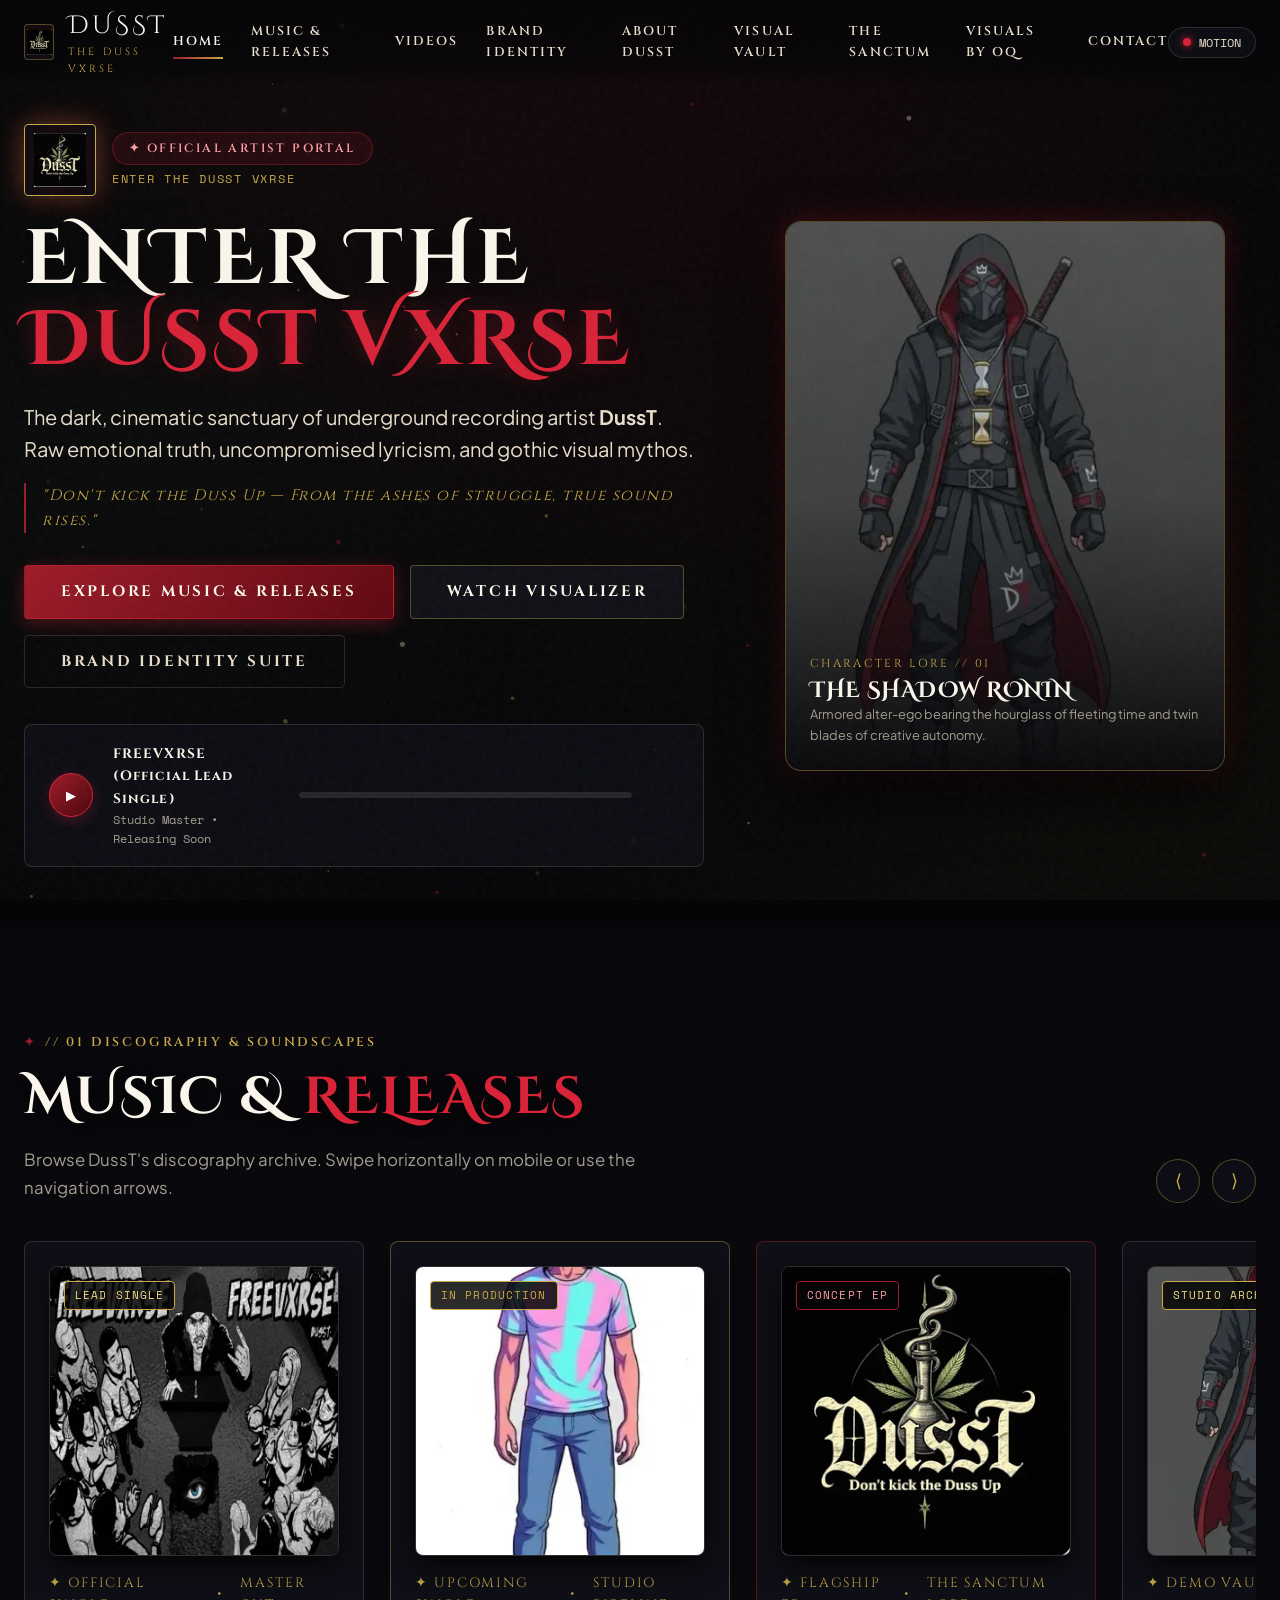
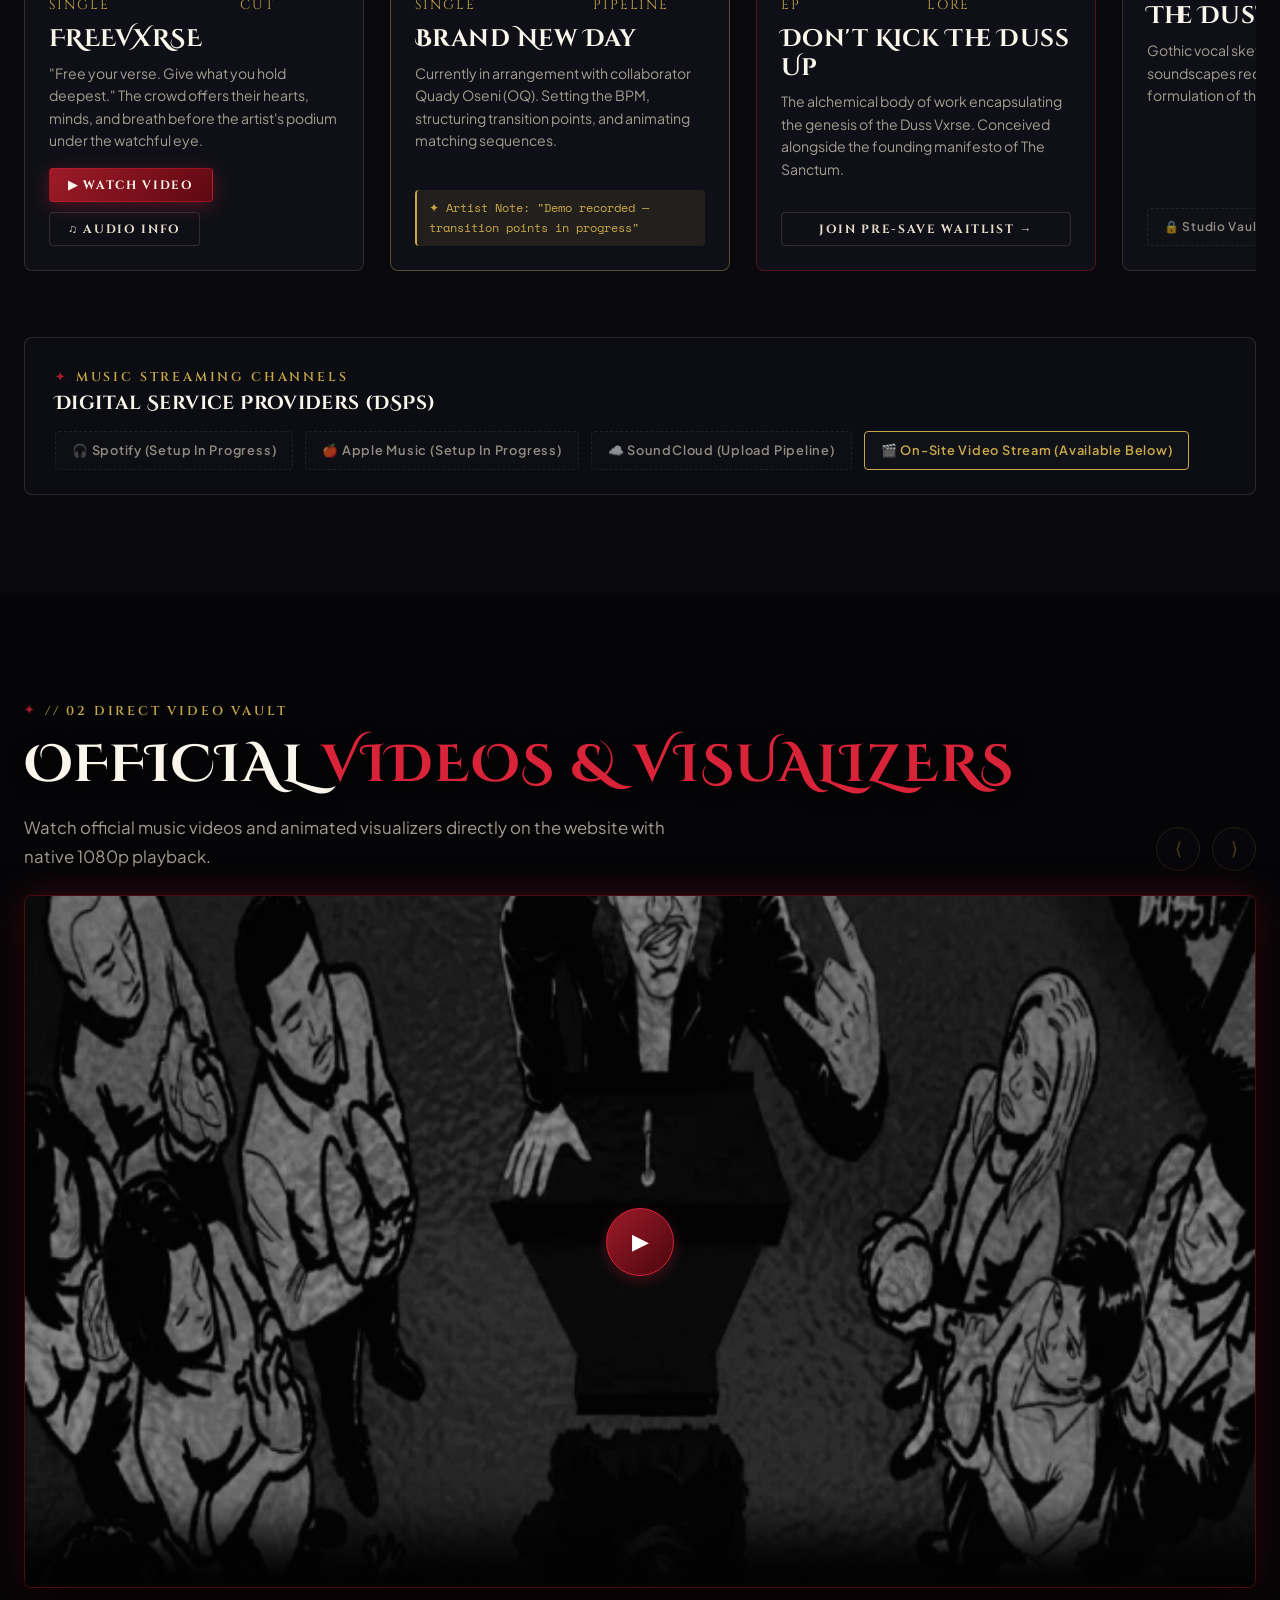
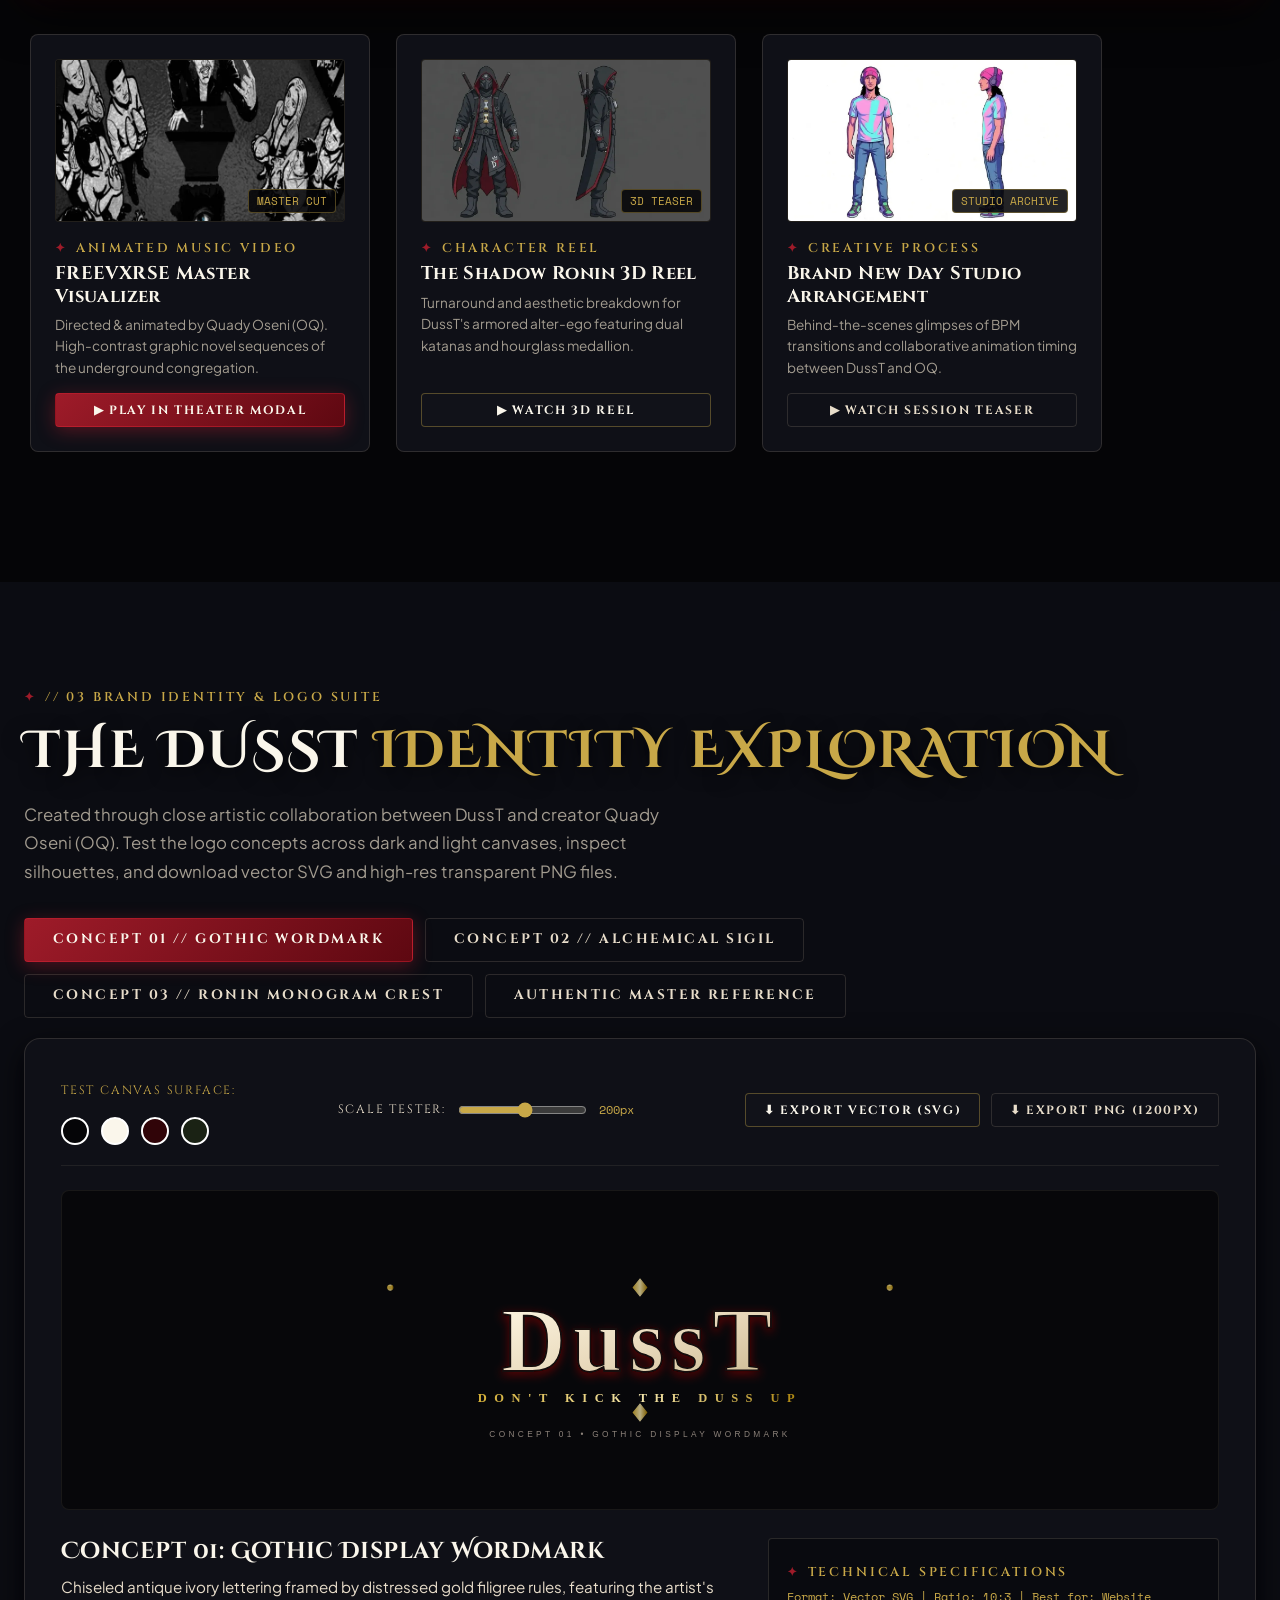
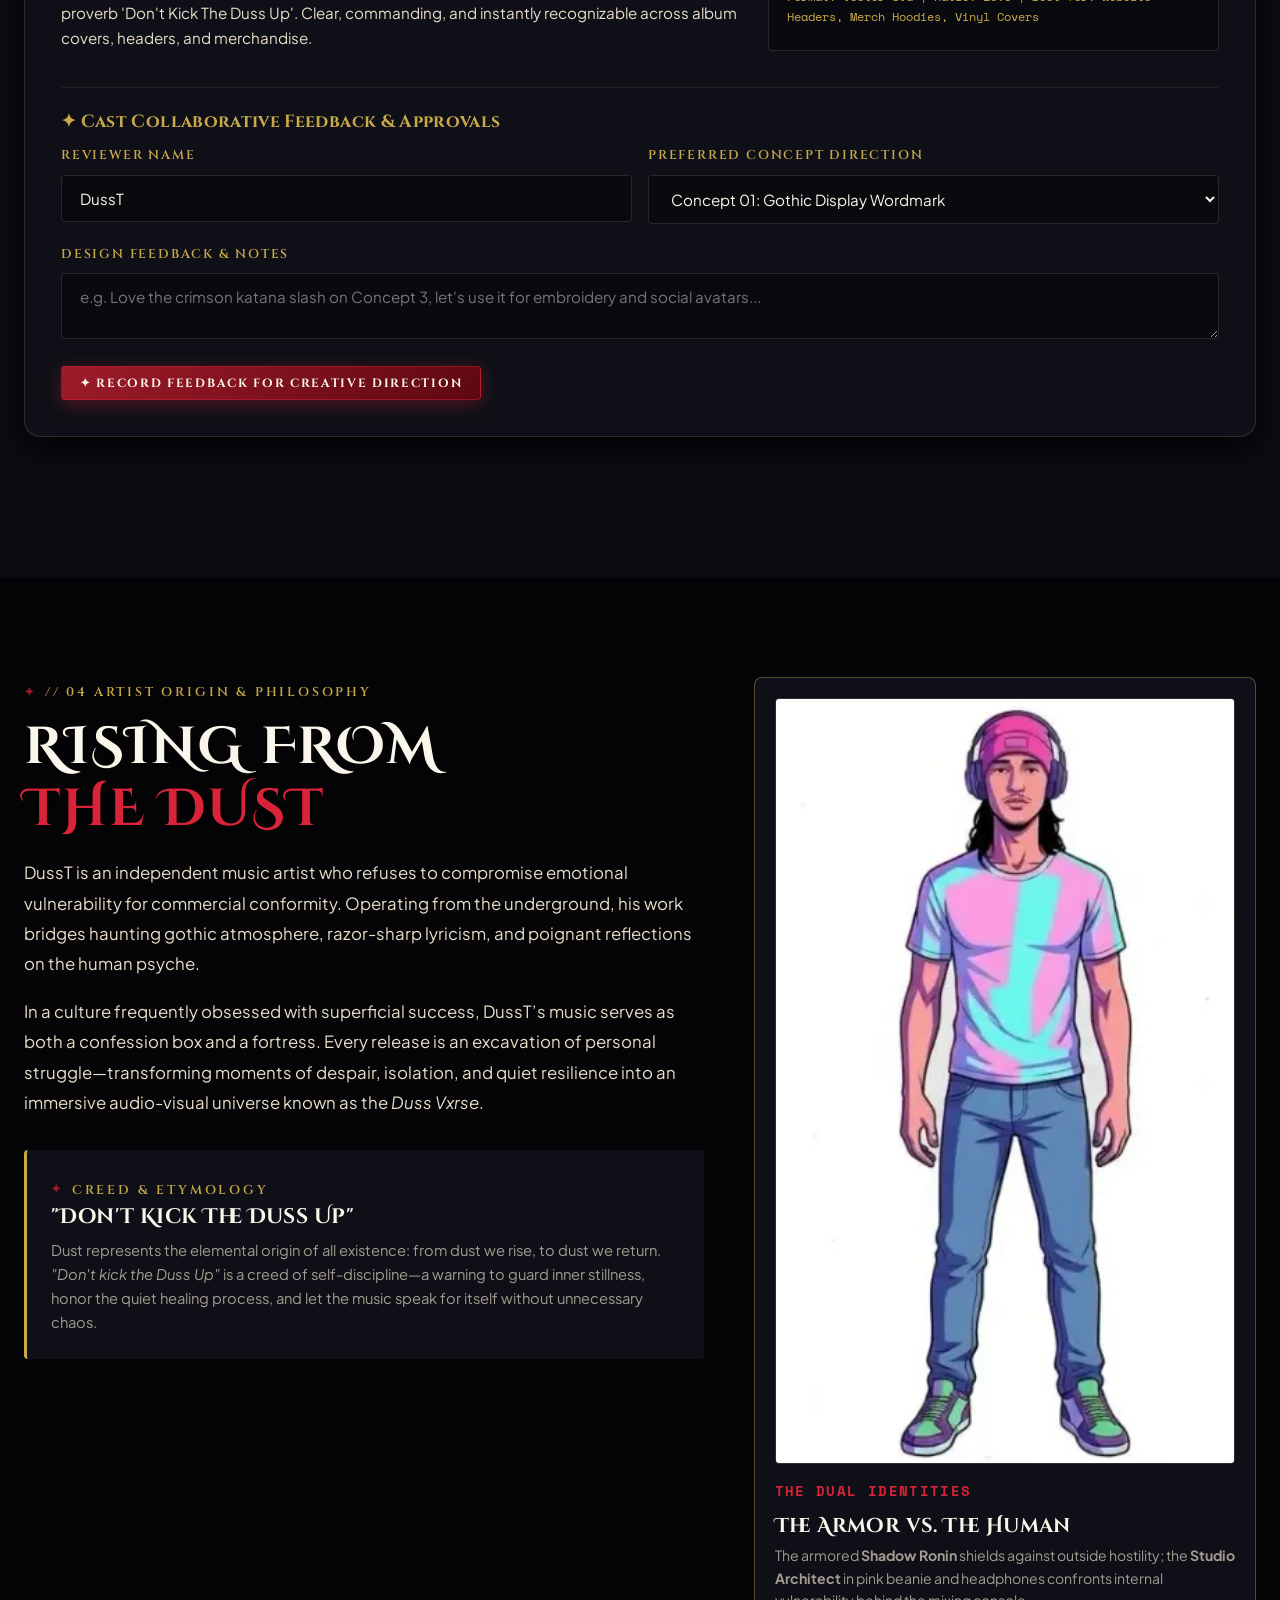
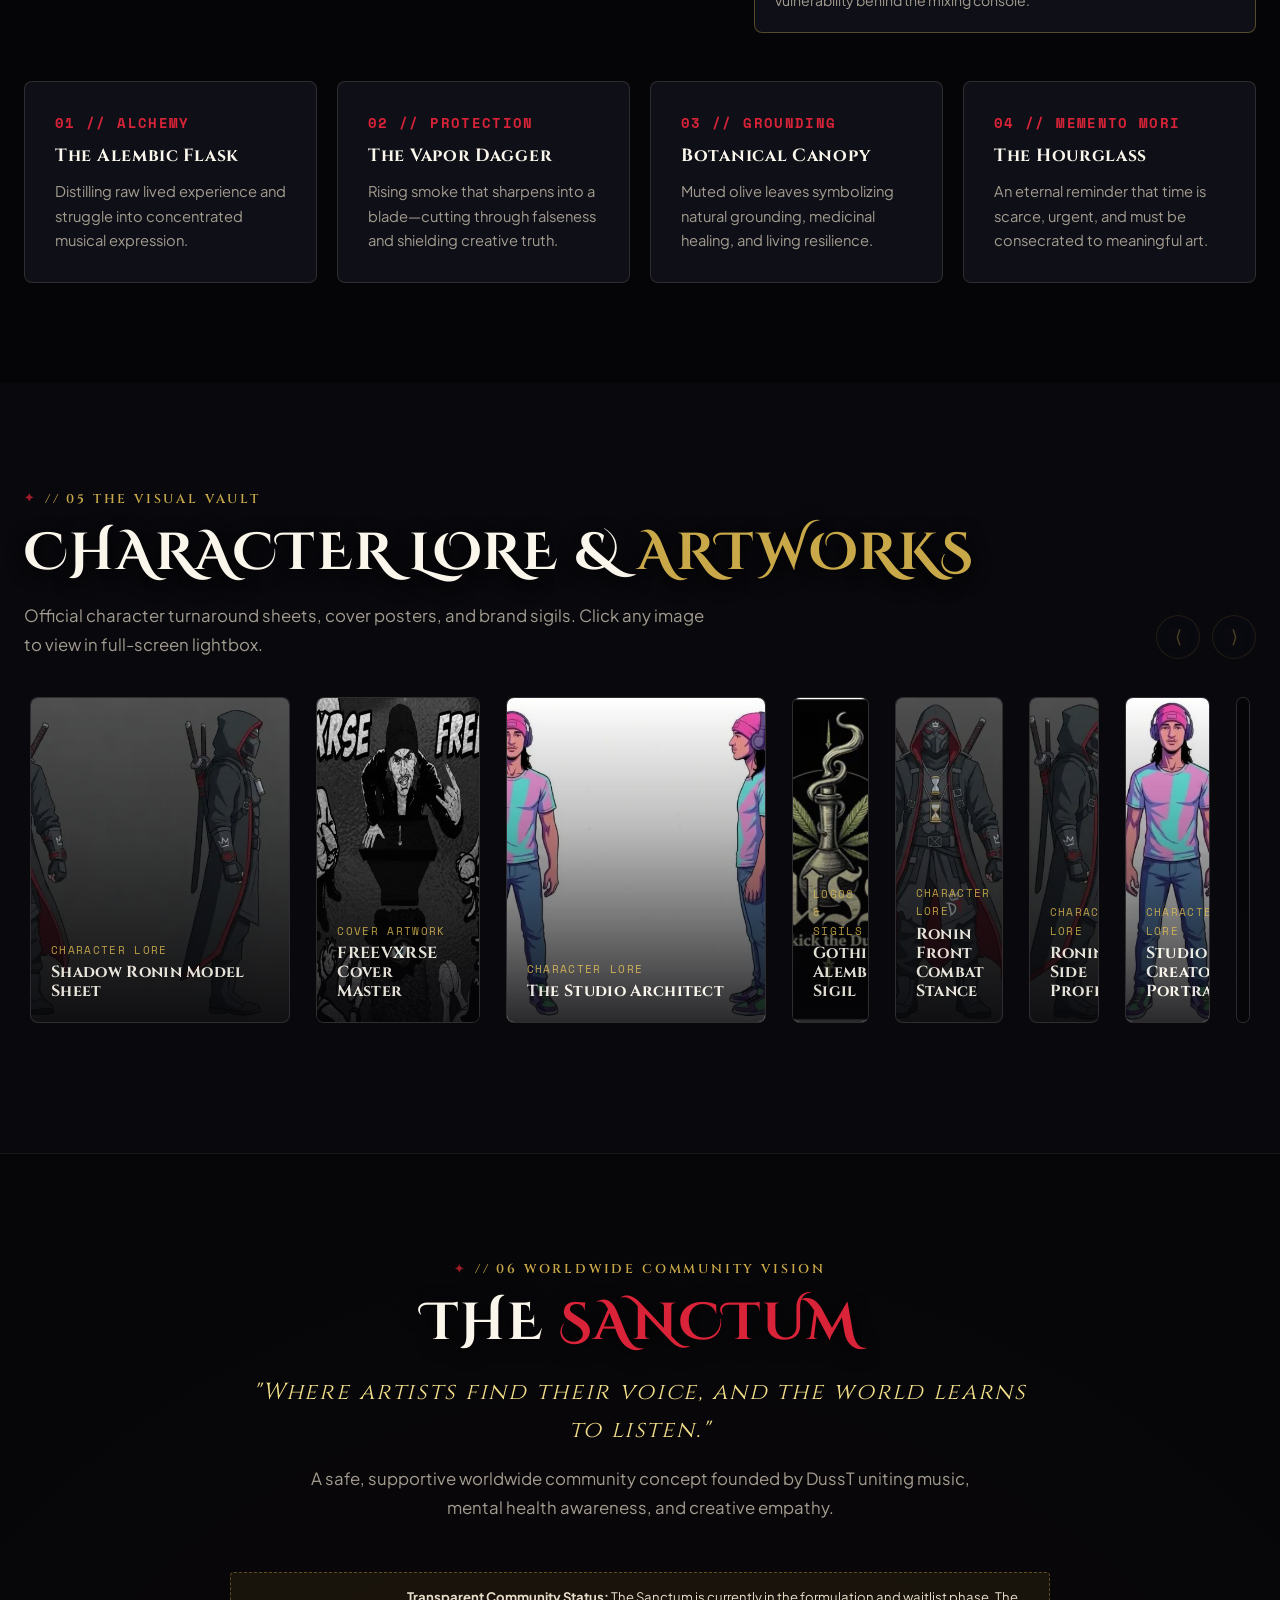
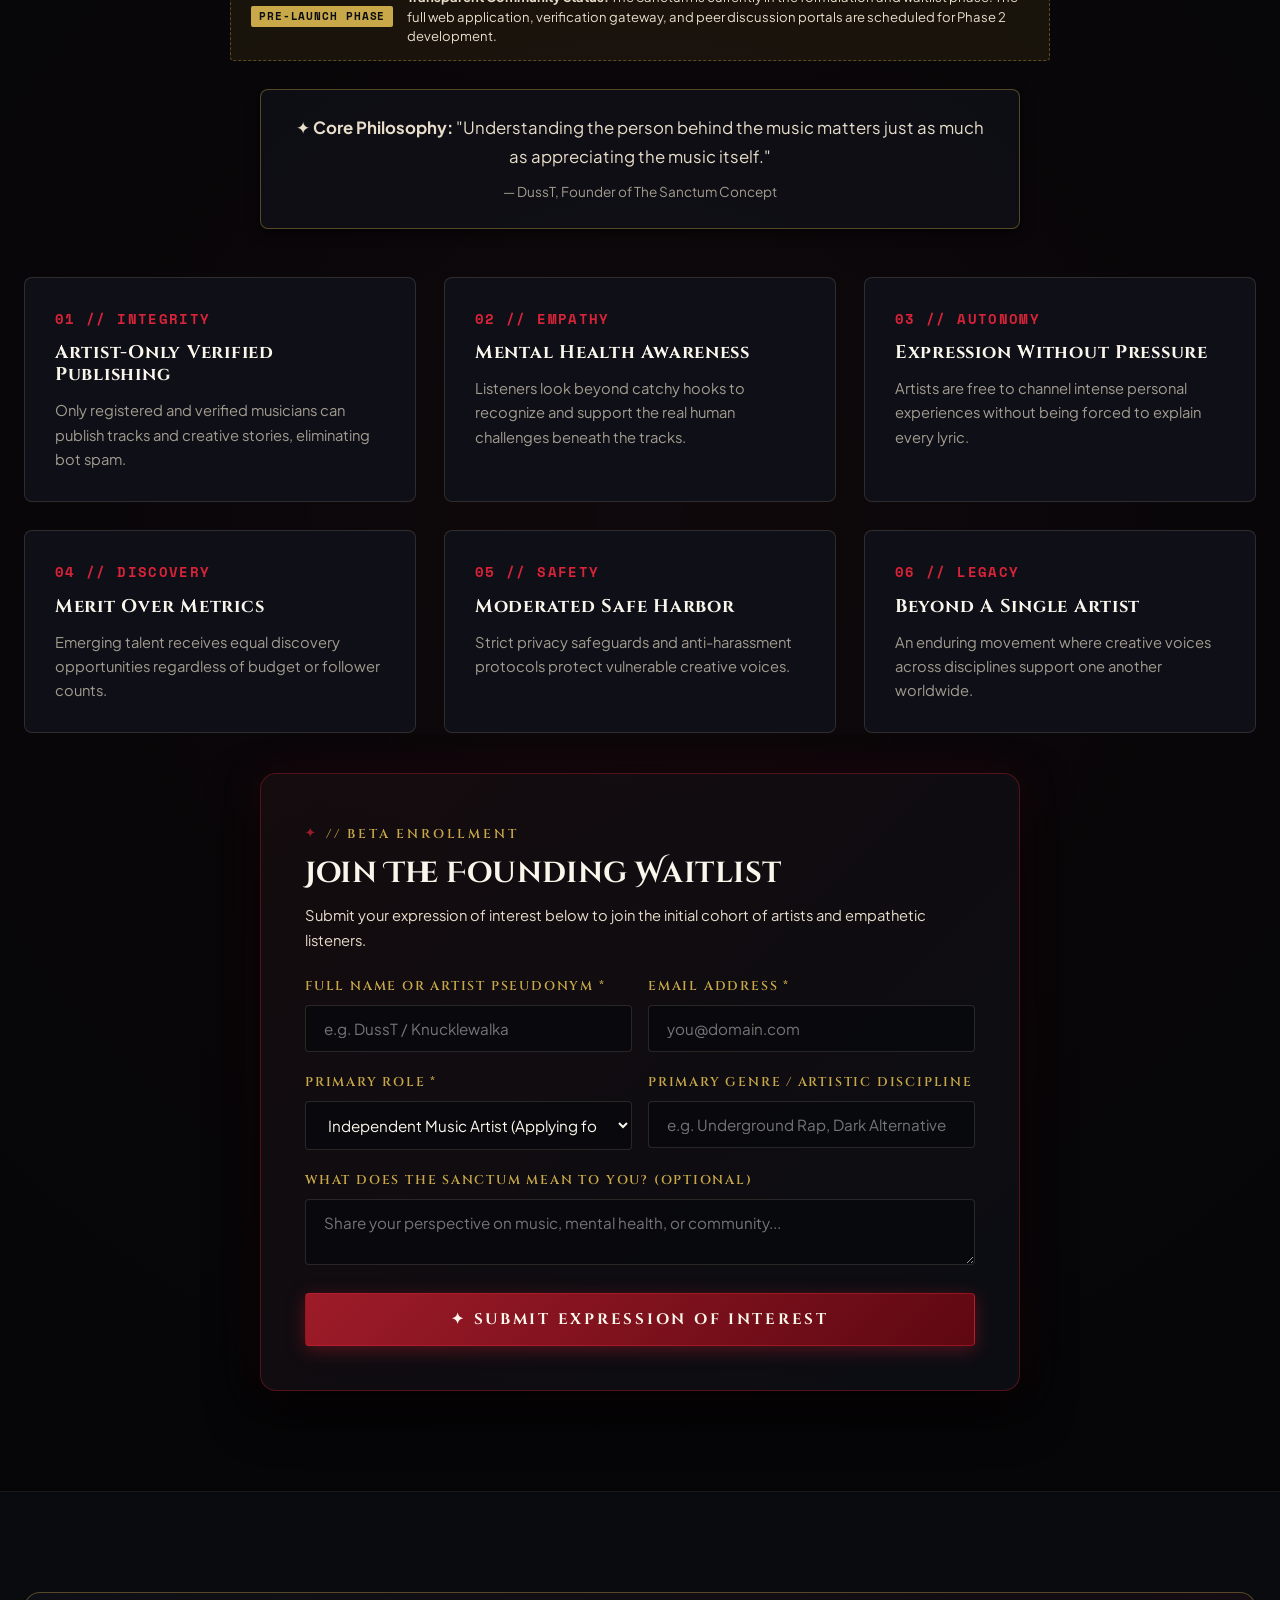
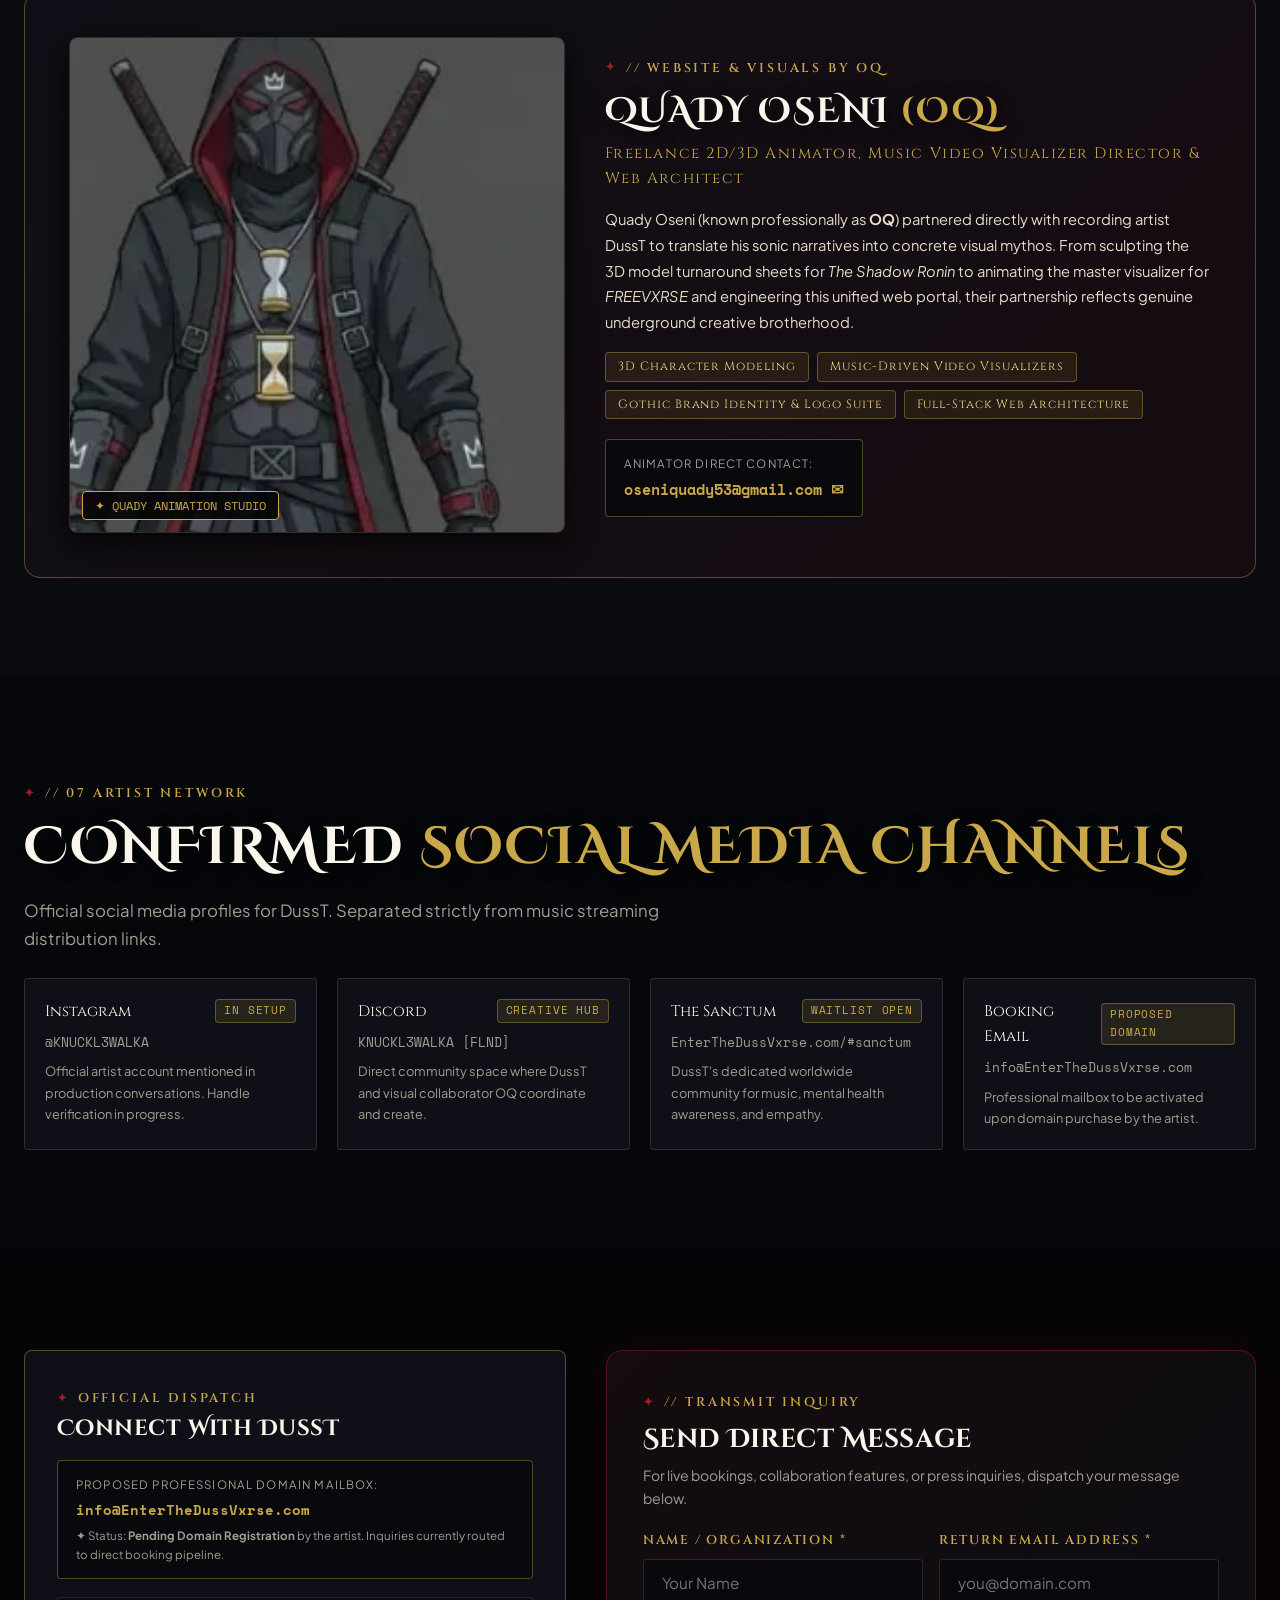
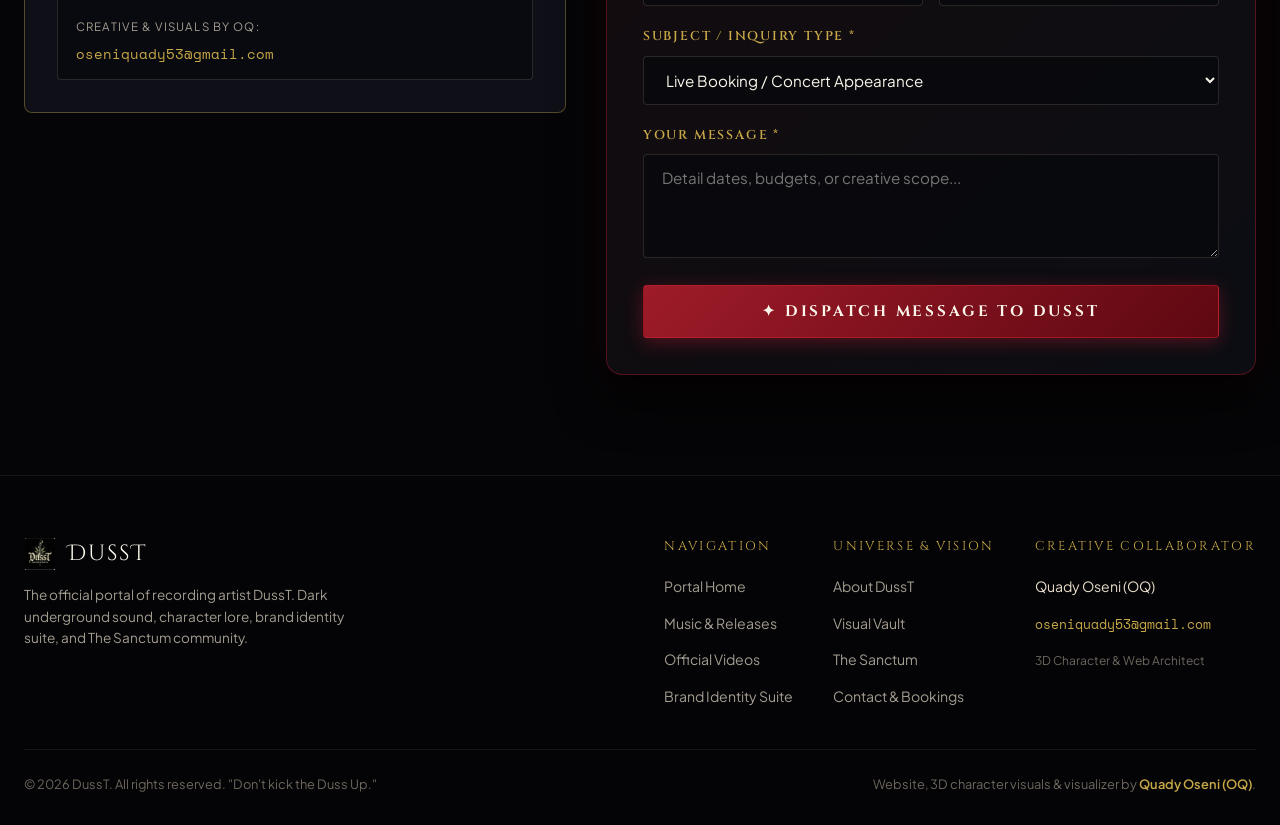
==== index.html @ 06e44403 "feat: complete unified official DussT artist website - Enter The Duss Vxrse v1.0.0" ====
<!DOCTYPE html>
<html lang="en">
<head>
  <meta charset="UTF-8">
  <meta name="viewport" content="width=device-width, initial-scale=1.0">
  <title>DussT — Enter The Duss Vxrse | Official Artist Website</title>
  
  <!-- SEO & Social Meta Tags -->
  <meta name="description" content="Official website of underground recording artist DussT. Enter the Duss Vxrse to explore dark gothic hip-hop, official single FREEVXRSE, visual character lore, brand identity suite, and The Sanctum community.">
  <meta name="keywords" content="DussT, Enter The Duss Vxrse, FREEVXRSE, The Sanctum, underground hip-hop, gothic rap, alternative music, Quady Oseni, OQ animator, DussT logo">
  <meta name="author" content="DussT & Quady Oseni (OQ)">
  
  <!-- Open Graph / Social Sharing -->
  <meta property="og:type" content="music.musician">
  <meta property="og:title" content="DussT — Enter The Duss Vxrse | Official Website">
  <meta property="og:description" content="Official home of underground music artist DussT. Stream FREEVXRSE, explore character lore and logo suite, and join The Sanctum community.">
  <meta property="og:image" content="assets/images/dusst-freevxrse-art.png">
  <meta property="og:url" content="https://enterthedussvxrse.com">
  
  <!-- Favicon -->
  <link rel="icon" type="image/svg+xml" href="assets/logos/dusst-logo-concept-3-monogram.svg">

  <!-- Google Fonts: Cinzel Decorative, Cinzel, Plus Jakarta Sans, Space Mono -->
  <link rel="preconnect" href="https://fonts.googleapis.com">
  <link rel="preconnect" href="https://fonts.gstatic.com" crossorigin>
  <link href="https://fonts.googleapis.com/css2?family=Cinzel+Decorative:wght@700;900&family=Cinzel:wght@500;600;700&family=Plus+Jakarta+Sans:wght@300;400;500;600;700&family=Space+Mono:wght@400;700&display=swap" rel="stylesheet">

  <!-- Master Stylesheets -->
  <link rel="stylesheet" href="css/style.css">
  <link rel="stylesheet" href="css/animations.css">

  <!-- Structured Data (JSON-LD) for Search Engines -->
  <script type="application/ld+json">
  {
    "@context": "https://schema.org",
    "@type": "MusicGroup",
    "name": "DussT",
    "alternateName": "Enter The Duss Vxrse",
    "description": "Independent underground recording artist blending dark gothic aesthetics with raw lyricism.",
    "genre": "Underground / Gothic Hip-Hop / Alternative Rap",
    "url": "https://enterthedussvxrse.com",
    "image": "assets/images/dusst-freevxrse-art.png",
    "logo": "assets/images/dusst-logo-concept-alembic.png",
    "track": [
      {
        "@type": "MusicRecording",
        "name": "FREEVXRSE",
        "url": "https://enterthedussvxrse.com/#music"
      }
    ]
  }
  </script>
</head>
<body class="page-home">
  <!-- Accessibility Skip Link -->
  <a href="#main-content" class="skip-link">Skip to main content</a>

  <!-- Atmospheric Background Canvas (Active in Motion mode) -->
  <canvas id="dusstCanvas" aria-hidden="true"></canvas>

  <!-- Site Header & Navigation -->
  <header class="site-header" role="banner">
    <div class="container nav-container">
      <!-- Unified Brand Logo -->
      <a href="index.html" class="brand-wrapper" aria-label="DussT Home">
        <div class="brand-icon">
          <img src="assets/images/dusst-logo-concept-alembic.png" alt="Official DussT Alembic Emblem">
        </div>
        <div>
          <span class="brand-title">DussT</span>
          <span class="brand-sub">The Duss Vxrse</span>
        </div>
      </a>

      <!-- Navigation Links (One Unified Website) -->
      <nav id="navLinks" class="nav-links" role="navigation" aria-label="Main Navigation">
        <a href="#hero" class="nav-link active">Home</a>
        <a href="#music" class="nav-link">Music &amp; Releases</a>
        <a href="#videos" class="nav-link">Videos</a>
        <a href="#brand-identity" class="nav-link">Brand Identity</a>
        <a href="#about" class="nav-link">About DussT</a>
        <a href="#gallery" class="nav-link">Visual Vault</a>
        <a href="#sanctum" class="nav-link">The Sanctum</a>
        <a href="#creator" class="nav-link">Visuals by OQ</a>
        <a href="#contact" class="nav-link">Contact</a>
      </nav>

      <!-- Header Controls: Motion Switcher -->
      <div class="nav-controls">
        <button id="modeToggleBtn" class="mode-toggle-btn" aria-label="Toggle motion or static mode" title="Switch experience mode">
          <span class="mode-toggle-indicator"></span>
          <span id="modeToggleText">MOTION</span>
        </button>

        <button id="mobileToggle" class="mobile-toggle" aria-label="Toggle Navigation Menu" aria-expanded="false">
          ☰
        </button>
      </div>
    </div>
  </header>

  <!-- Main Content Landmark -->
  <main id="main-content" class="main-content">

    <!-- 1. CINEMATIC HERO SECTION WITH LOGO REVEAL -->
    <section id="hero" class="hero-section" aria-label="Hero Section">
      <div class="container">
        <div class="hero-grid">
          <!-- Hero Text -->
          <div class="hero-content reveal-on-scroll">
            
            <!-- Prominent Logo Reveal -->
            <div class="hero-logo-reveal">
              <div class="hero-logo-crest">
                <img src="assets/images/dusst-logo-concept-alembic.png" alt="Official DussT Logo Alembic Sigil">
              </div>
              <div>
                <span class="hero-badge" style="margin-bottom: 0;">✦ OFFICIAL ARTIST PORTAL</span>
                <div style="font-family: var(--font-mono); font-size: 0.72rem; color: var(--color-gold); letter-spacing: 0.15em; margin-top: 4px;">
                  ENTER THE DUSST VXRSE
                </div>
              </div>
            </div>

            <h1 class="hero-title">
              ENTER THE <br>
              <span class="highlight-crimson">DUSST VXRSE</span>
            </h1>
            <p class="hero-subtitle">
              The dark, cinematic sanctuary of underground recording artist <strong>DussT</strong>. Raw emotional truth, uncompromised lyricism, and gothic visual mythos.
            </p>
            <div class="hero-quote">
              "Don't kick the Duss Up — From the ashes of struggle, true sound rises."
            </div>

            <!-- Primary Actions -->
            <div class="hero-actions">
              <a href="#music" class="btn btn-primary btn-lg">EXPLORE MUSIC &amp; RELEASES</a>
              <a href="#videos" class="btn btn-secondary btn-lg">WATCH VISUALIZER</a>
              <a href="#brand-identity" class="btn btn-outline btn-lg">BRAND IDENTITY SUITE</a>
            </div>

            <!-- Polished Audio Status HUD (Zero Autoplay, Clean State) -->
            <div class="audio-player-bar">
              <div class="player-controls">
                <button id="playerPlayBtn" class="play-toggle-btn" aria-label="Audio player information">
                  <span id="playerPlayIcon">▶</span>
                </button>
              </div>
              <div class="player-track-info">
                <div id="playerTrackTitle" class="player-track-name">FREEVXRSE (Official Lead Single)</div>
                <div id="playerTimeDisplay" class="player-track-time">Studio Master • Releasing Soon</div>
              </div>
              <div class="player-timeline-wrapper">
                <div id="playerTimeline" class="timeline-bar" role="progressbar" aria-valuemin="0" aria-valuemax="100" aria-valuenow="0">
                  <div id="playerTimelineFill" class="timeline-fill"></div>
                </div>
              </div>
              <div class="waveform-indicator" aria-hidden="true" style="display: flex; gap: 3px; align-items: flex-end; height: 18px;">
                <span class="waveform-anim-bar"></span>
                <span class="waveform-anim-bar"></span>
                <span class="waveform-anim-bar"></span>
                <span class="waveform-anim-bar"></span>
                <span class="waveform-anim-bar"></span>
              </div>
            </div>
            <audio id="mainAudio" preload="none"></audio>
          </div>

          <!-- Hero Visual: Character Showcase Card -->
          <div class="hero-visual-card reveal-on-scroll delay-1">
            <div class="hero-card-frame anim-breathe">
              <img 
                src="assets/images/dusst-shadow-ronin-front.png" 
                alt="DussT hooded ninja assassin character with dual katanas and red trim" 
                class="hero-character-img"
              >
              <div class="hero-card-overlay">
                <span class="hero-card-tag">CHARACTER LORE // 01</span>
                <h2 class="hero-card-name">THE SHADOW RONIN</h2>
                <p class="hero-card-desc">Armored alter-ego bearing the hourglass of fleeting time and twin blades of creative autonomy.</p>
              </div>
            </div>
          </div>
        </div>
      </div>
    </section>

    <!-- 2. MUSIC RELEASES — HORIZONTAL MOTION CAROUSEL -->
    <section id="music" class="section" style="background: rgba(10, 11, 16, 0.7);" aria-label="Music Releases">
      <div class="container">
        <div class="carousel-section-header">
          <div>
            <div class="section-tag">// 01 DISCOGRAPHY &amp; SOUNDSCAPES</div>
            <h2 class="section-title">MUSIC &amp; <span class="text-crimson">RELEASES</span></h2>
            <p class="section-desc">
              Browse DussT's discography archive. Swipe horizontally on mobile or use the navigation arrows.
            </p>
          </div>
          <div class="carousel-header-controls">
            <button class="carousel-arrow-btn prev-btn" data-carousel-prev="releasesCarousel" aria-label="Previous Release">⟨</button>
            <button class="carousel-arrow-btn next-btn" data-carousel-next="releasesCarousel" aria-label="Next Release">⟩</button>
          </div>
        </div>

        <!-- Horizontal Carousel Track -->
        <div class="horizontal-carousel-wrapper" data-carousel-id="releasesCarousel">
          <div class="horizontal-carousel-track" id="releasesCarousel">
            
            <!-- Release 1: FREEVXRSE -->
            <div class="carousel-card">
              <div class="release-art-wrapper" style="aspect-ratio: 1; margin-bottom: 16px;">
                <img src="assets/images/dusst-freevxrse-art.png" alt="FREEVXRSE official cover artwork">
                <span class="release-status-badge">LEAD SINGLE</span>
              </div>
              <div class="release-meta" style="margin-bottom: 8px;">
                <span>✦ OFFICIAL SINGLE</span> • <span class="text-gold">MASTER CUT</span>
              </div>
              <h3 style="font-family: var(--font-gothic); font-size: 1.5rem; color: var(--color-text-ivory); margin-bottom: 8px;">
                FREEVXRSE
              </h3>
              <p style="font-size: 0.88rem; color: var(--color-text-muted); line-height: 1.6; margin-bottom: 16px; flex: 1;">
                "Free your verse. Give what you hold deepest." The crowd offers their hearts, minds, and breath before the artist's podium under the watchful eye.
              </p>
              <div style="display: flex; gap: 10px; flex-wrap: wrap;">
                <button class="btn btn-primary btn-sm" data-open-visualizer data-video-url="assets/videos/dusst-visualizer.mp4">
                  ▶ WATCH VIDEO
                </button>
                <button class="btn btn-outline btn-sm" data-play-track data-track-name="FREEVXRSE">
                  ♫ AUDIO INFO
                </button>
              </div>
            </div>

            <!-- Release 2: Brand New Day -->
            <div class="carousel-card" style="border-color: var(--border-gold);">
              <div class="release-art-wrapper" style="aspect-ratio: 1; margin-bottom: 16px;">
                <img src="assets/images/dusst-casual-avatar-front.png" alt="Brand New Day studio visual">
                <span class="release-status-badge" style="border-color: var(--color-gold); color: var(--color-gold);">IN PRODUCTION</span>
              </div>
              <div class="release-meta" style="margin-bottom: 8px;">
                <span>✦ UPCOMING SINGLE</span> • <span class="text-gold">STUDIO PIPELINE</span>
              </div>
              <h3 style="font-family: var(--font-gothic); font-size: 1.5rem; color: var(--color-text-ivory); margin-bottom: 8px;">
                Brand New Day
              </h3>
              <p style="font-size: 0.88rem; color: var(--color-text-muted); line-height: 1.6; margin-bottom: 16px; flex: 1;">
                Currently in arrangement with collaborator Quady Oseni (OQ). Setting the BPM, structuring transition points, and animating matching sequences.
              </p>
              <div style="padding: 8px 12px; background: rgba(200, 168, 72, 0.1); border-radius: var(--radius-sm); border-left: 2px solid var(--color-gold); font-family: var(--font-mono); font-size: 0.75rem; color: var(--color-gold);">
                ✦ Artist Note: "Demo recorded — transition points in progress"
              </div>
            </div>

            <!-- Release 3: Don't Kick The Duss Up EP -->
            <div class="carousel-card" style="border-color: var(--border-crimson);">
              <div class="release-art-wrapper" style="aspect-ratio: 1; margin-bottom: 16px;">
                <img src="assets/images/dusst-logo-concept-alembic.png" alt="Don't Kick The Duss Up EP concept">
                <span class="release-status-badge" style="border-color: var(--color-crimson); color: #ff9da6;">CONCEPT EP</span>
              </div>
              <div class="release-meta" style="margin-bottom: 8px;">
                <span>✦ FLAGSHIP EP</span> • <span class="text-gold">THE SANCTUM LORE</span>
              </div>
              <h3 style="font-family: var(--font-gothic); font-size: 1.5rem; color: var(--color-text-ivory); margin-bottom: 8px;">
                Don't Kick The Duss Up
              </h3>
              <p style="font-size: 0.88rem; color: var(--color-text-muted); line-height: 1.6; margin-bottom: 16px; flex: 1;">
                The alchemical body of work encapsulating the genesis of the Duss Vxrse. Conceived alongside the founding manifesto of The Sanctum.
              </p>
              <a href="#sanctum" class="btn btn-outline btn-sm">JOIN PRE-SAVE WAITLIST →</a>
            </div>

            <!-- Release 4: The Dust Rises Session -->
            <div class="carousel-card">
              <div class="release-art-wrapper" style="aspect-ratio: 1; margin-bottom: 16px;">
                <img src="assets/images/dusst-shadow-ronin-front.png" alt="The Dust Rises studio session">
                <span class="release-status-badge">STUDIO ARCHIVE</span>
              </div>
              <div class="release-meta" style="margin-bottom: 8px;">
                <span>✦ DEMO VAULT</span> • <span class="text-gold">RAW CUTS</span>
              </div>
              <h3 style="font-family: var(--font-gothic); font-size: 1.5rem; color: var(--color-text-ivory); margin-bottom: 8px;">
                The Dust Rises
              </h3>
              <p style="font-size: 0.88rem; color: var(--color-text-muted); line-height: 1.6; margin-bottom: 16px; flex: 1;">
                Gothic vocal sketches and dark atmospheric soundscapes recorded during early formulation of the Duss Vxrse mythos.
              </p>
              <span class="stream-btn disabled" style="font-size: 0.75rem;">🔒 Studio Vault</span>
            </div>

          </div>
        </div>

        <!-- Music Streaming Platforms Hub (Separated from Socials) -->
        <div style="margin-top: 36px; padding: 24px 30px; background: rgba(15, 16, 23, 0.7); border: 1px solid var(--border-card); border-radius: var(--radius-md);">
          <div style="display: flex; justify-content: space-between; align-items: center; flex-wrap: wrap; gap: 16px;">
            <div>
              <span class="section-tag" style="margin-bottom: 4px;">MUSIC STREAMING CHANNELS</span>
              <h4 style="font-family: var(--font-gothic); font-size: 1.2rem; color: var(--color-text-ivory);">
                Digital Service Providers (DSPs)
              </h4>
            </div>
            <div class="streaming-buttons" style="margin-top: 0;">
              <span class="stream-btn disabled" title="Spotify artist profile pending digital distribution">
                🎧 Spotify (Setup In Progress)
              </span>
              <span class="stream-btn disabled" title="Apple Music link pending upload">
                🍎 Apple Music (Setup In Progress)
              </span>
              <span class="stream-btn disabled" title="SoundCloud link pending upload">
                ☁️ SoundCloud (Upload Pipeline)
              </span>
              <span class="stream-btn" style="border-color: var(--color-gold); color: var(--color-gold);">
                🎬 On-Site Video Stream (Available Below)
              </span>
            </div>
          </div>
        </div>
      </div>
    </section>

    <!-- 3. DIRECT VIDEO SHOWCASE & HORIZONTAL CAROUSEL -->
    <section id="videos" class="section" aria-label="Official Videos">
      <div class="container">
        <div class="carousel-section-header">
          <div>
            <div class="section-tag">// 02 DIRECT VIDEO VAULT</div>
            <h2 class="section-title">OFFICIAL <span class="text-crimson">VIDEOS &amp; VISUALIZERS</span></h2>
            <p class="section-desc">
              Watch official music videos and animated visualizers directly on the website with native 1080p playback.
            </p>
          </div>
          <div class="carousel-header-controls">
            <button class="carousel-arrow-btn prev-btn" data-carousel-prev="videosCarousel" aria-label="Previous Video">⟨</button>
            <button class="carousel-arrow-btn next-btn" data-carousel-next="videosCarousel" aria-label="Next Video">⟩</button>
          </div>
        </div>

        <!-- Featured Main Video Player Frame (Direct MP4 Playback, No Google Drive Links) -->
        <div class="cinematic-video-frame" style="margin-bottom: 32px;">
          <video 
            id="featuredVisualizerVideo" 
            controls 
            preload="metadata" 
            poster="assets/images/dusst-freevxrse-art.png"
            title="FREEVXRSE Official Master Visualizer"
          >
            <source src="assets/videos/dusst-visualizer.mp4" type="video/mp4">
            Your browser does not support HTML5 video.
          </video>
          <div id="videoPlayOverlay" class="video-play-overlay">
            <button class="play-toggle-btn" style="width: 68px; height: 68px; font-size: 1.4rem;" aria-label="Play Master Visualizer">
              ▶
            </button>
          </div>
        </div>

        <!-- Horizontal Video Carousel Track -->
        <div class="horizontal-carousel-wrapper" data-carousel-id="videosCarousel">
          <div class="horizontal-carousel-track" id="videosCarousel">
            
            <!-- Video Card 1 -->
            <div class="carousel-card video-card">
              <div class="video-card-thumb">
                <img src="assets/images/dusst-freevxrse-art.png" alt="FREEVXRSE video thumb">
                <span class="video-runtime-pill">MASTER CUT</span>
              </div>
              <span class="section-tag" style="margin-bottom: 4px;">ANIMATED MUSIC VIDEO</span>
              <h3 style="font-family: var(--font-serif-clean); font-size: 1.15rem; color: var(--color-text-ivory); margin-bottom: 6px;">
                FREEVXRSE Master Visualizer
              </h3>
              <p style="font-size: 0.85rem; color: var(--color-text-muted); line-height: 1.6; margin-bottom: 14px; flex: 1;">
                Directed &amp; animated by Quady Oseni (OQ). High-contrast graphic novel sequences of the underground congregation.
              </p>
              <button class="btn btn-primary btn-sm" data-open-visualizer data-video-url="assets/videos/dusst-visualizer.mp4">
                ▶ PLAY IN THEATER MODAL
              </button>
            </div>

            <!-- Video Card 2 -->
            <div class="carousel-card video-card">
              <div class="video-card-thumb">
                <img src="assets/images/dusst-shadow-ronin.png" alt="Shadow Ronin motion reel">
                <span class="video-runtime-pill">3D TEASER</span>
              </div>
              <span class="section-tag" style="margin-bottom: 4px;">CHARACTER REEL</span>
              <h3 style="font-family: var(--font-serif-clean); font-size: 1.15rem; color: var(--color-text-ivory); margin-bottom: 6px;">
                The Shadow Ronin 3D Reel
              </h3>
              <p style="font-size: 0.85rem; color: var(--color-text-muted); line-height: 1.6; margin-bottom: 14px; flex: 1;">
                Turnaround and aesthetic breakdown for DussT's armored alter-ego featuring dual katanas and hourglass medallion.
              </p>
              <button class="btn btn-secondary btn-sm" data-open-visualizer data-video-url="assets/videos/dusst-visualizer.mp4">
                ▶ WATCH 3D REEL
              </button>
            </div>

            <!-- Video Card 3 -->
            <div class="carousel-card video-card">
              <div class="video-card-thumb">
                <img src="assets/images/dusst-casual-avatar.png" alt="Studio sessions teaser">
                <span class="video-runtime-pill">STUDIO ARCHIVE</span>
              </div>
              <span class="section-tag" style="margin-bottom: 4px;">CREATIVE PROCESS</span>
              <h3 style="font-family: var(--font-serif-clean); font-size: 1.15rem; color: var(--color-text-ivory); margin-bottom: 6px;">
                Brand New Day Studio Arrangement
              </h3>
              <p style="font-size: 0.85rem; color: var(--color-text-muted); line-height: 1.6; margin-bottom: 14px; flex: 1;">
                Behind-the-scenes glimpses of BPM transitions and collaborative animation timing between DussT and OQ.
              </p>
              <button class="btn btn-outline btn-sm" data-open-visualizer data-video-url="assets/videos/dusst-visualizer.mp4">
                ▶ WATCH SESSION TEASER
              </button>
            </div>

          </div>
        </div>
      </div>
    </section>

    <!-- 4. INTEGRATED BRAND IDENTITY & LOGO SUITE (Woven Seamlessly Into Main Site) -->
    <section id="brand-identity" class="section" style="background: rgba(14, 15, 23, 0.75);" aria-label="Brand Identity Studio">
      <div class="container">
        <div class="section-tag">// 03 BRAND IDENTITY &amp; LOGO SUITE</div>
        <h2 class="section-title">THE DUSST <span class="text-gold">IDENTITY EXPLORATION</span></h2>
        <p class="section-desc">
          Created through close artistic collaboration between DussT and creator Quady Oseni (OQ). Test the logo concepts across dark and light canvases, inspect silhouettes, and download vector SVG and high-res transparent PNG files.
        </p>

        <!-- Concept Selection Tabs -->
        <div style="display: flex; gap: 12px; flex-wrap: wrap; margin: 32px 0 20px 0;">
          <button class="btn btn-primary concept-tab-btn active" data-concept="concept-1">
            CONCEPT 01 // GOTHIC WORDMARK
          </button>
          <button class="btn btn-outline concept-tab-btn" data-concept="concept-2">
            CONCEPT 02 // ALCHEMICAL SIGIL
          </button>
          <button class="btn btn-outline concept-tab-btn" data-concept="concept-3">
            CONCEPT 03 // RONIN MONOGRAM CREST
          </button>
          <button class="btn btn-outline concept-tab-btn" data-concept="reference">
            AUTHENTIC MASTER REFERENCE
          </button>
        </div>

        <!-- Integrated Studio Card -->
        <div class="logo-studio-card">
          <!-- Toolbar -->
          <div style="display: flex; justify-content: space-between; align-items: center; flex-wrap: wrap; gap: 20px; padding-bottom: 20px; border-bottom: 1px solid var(--border-subtle); margin-bottom: 24px;">
            <!-- Surface Switcher -->
            <div>
              <span style="font-family: var(--font-serif-clean); font-size: 0.75rem; letter-spacing: 0.15em; color: var(--color-gold); text-transform: uppercase;">
                Test Canvas Surface:
              </span>
              <div class="logo-palette-toolbar">
                <button class="palette-swatch active" data-bg="stage-bg-dark" style="background: #050507;" title="Pitch Black (Dark Mode)"></button>
                <button class="palette-swatch" data-bg="stage-bg-cream" style="background: #faf6eb;" title="Antique Parchment (Light Mode)"></button>
                <button class="palette-swatch" data-bg="stage-bg-crimson" style="background: #300408;" title="Burgundy Crimson Velvet"></button>
                <button class="palette-swatch" data-bg="stage-bg-olive" style="background: #1a2214;" title="Muted Olive Green"></button>
              </div>
            </div>

            <!-- Scale Slider -->
            <div style="display: flex; align-items: center; gap: 12px;">
              <label for="logoSizeSlider" style="font-family: var(--font-serif-clean); font-size: 0.75rem; letter-spacing: 0.15em; color: var(--color-text-cream); text-transform: uppercase;">
                Scale Tester:
              </label>
              <input type="range" id="logoSizeSlider" min="70" max="320" value="200" style="cursor: pointer; accent-color: var(--color-gold);">
              <span id="logoSizeValue" style="font-family: var(--font-mono); font-size: 0.75rem; color: var(--color-gold); width: 45px;">200px</span>
            </div>

            <!-- Export Buttons -->
            <div style="display: flex; gap: 10px; flex-wrap: wrap;">
              <a id="downloadSvgBtn" href="assets/logos/dusst-logo-concept-1-wordmark.svg" download="concept-1-dusst.svg" class="btn btn-secondary btn-sm">
                ⬇ EXPORT VECTOR (SVG)
              </a>
              <button id="downloadPngBtn" class="btn btn-outline btn-sm">
                ⬇ EXPORT PNG (1200px)
              </button>
            </div>
          </div>

          <!-- Active Stage -->
          <div id="logoStage" class="logo-display-stage stage-bg-dark">
            <img id="logoStageImg" src="assets/logos/dusst-logo-concept-1-wordmark.svg" alt="Active Logo Display" style="max-height: 200px;">
          </div>

          <!-- Notes & Specs Grid -->
          <div style="margin-top: 28px; display: grid; grid-template-columns: 1.2fr 0.8fr; gap: 30px;">
            <div>
              <h3 id="activeConceptTitle" style="font-family: var(--font-gothic); font-size: 1.45rem; color: var(--color-text-ivory); margin-bottom: 8px;">
                Concept 01: Gothic Display Wordmark
              </h3>
              <p id="activeConceptDesc" style="font-size: 0.95rem; color: var(--color-text-cream); line-height: 1.7;">
                Chiseled antique ivory lettering framed by distressed gold filigree rules, featuring the artist's proverb 'Don't Kick The Duss Up'. Clear, commanding, and instantly recognizable across album covers, headers, and merchandise.
              </p>
            </div>
            <div style="background: rgba(8, 9, 13, 0.7); border: 1px solid var(--border-card); border-radius: var(--radius-sm); padding: 18px;">
              <span class="section-tag" style="margin-bottom: 4px;">TECHNICAL SPECIFICATIONS</span>
              <p id="activeConceptSpecs" style="font-family: var(--font-mono); font-size: 0.78rem; color: var(--color-gold); line-height: 1.6;">
                Format: Vector SVG | Ratio: 10:3 | Best for: Website Headers, Merch Hoodies, Vinyl Covers
              </p>
            </div>
          </div>

          <!-- Feedback Form directly on page -->
          <div style="margin-top: 36px; padding-top: 24px; border-top: 1px solid var(--border-subtle);">
            <h4 style="font-family: var(--font-serif-clean); font-size: 1.1rem; color: var(--color-gold); margin-bottom: 12px;">
              ✦ Cast Collaborative Feedback &amp; Approvals
            </h4>
            <form id="logoFeedbackForm">
              <div class="grid" style="grid-template-columns: 1fr 1fr; gap: 16px;">
                <div class="form-group">
                  <label for="reviewerName" class="form-label">Reviewer Name</label>
                  <input type="text" id="reviewerName" name="reviewerName" class="form-input" value="DussT">
                </div>
                <div class="form-group">
                  <label for="preferredConcept" class="form-label">Preferred Concept Direction</label>
                  <select id="preferredConcept" name="preferredConcept" class="form-select">
                    <option value="Concept 01: Gothic Display Wordmark">Concept 01: Gothic Display Wordmark</option>
                    <option value="Concept 02: Alchemical Alembic Sigil">Concept 02: Alchemical Alembic Sigil</option>
                    <option value="Concept 03: The Ronin Monogram Crest">Concept 03: The Ronin Monogram Crest</option>
                    <option value="Combine Wordmark with Monogram">Combine Wordmark with Monogram</option>
                  </select>
                </div>
              </div>
              <div class="form-group">
                <label for="designNotes" class="form-label">Design Feedback &amp; Notes</label>
                <textarea id="designNotes" name="designNotes" class="form-textarea" rows="2" placeholder="e.g. Love the crimson katana slash on Concept 3, let's use it for embroidery and social avatars..."></textarea>
              </div>
              <button type="submit" class="btn btn-primary btn-sm">
                ✦ RECORD FEEDBACK FOR CREATIVE DIRECTION
              </button>
              <div id="logoFeedbackMsg" class="form-feedback-box" style="display: none; margin-top: 14px;"></div>
            </form>
          </div>
        </div>
      </div>
    </section>

    <!-- 5. ABOUT DUSST & SYMBOLIC LORE -->
    <section id="about" class="section" aria-label="About DussT">
      <div class="container">
        <div class="grid" style="grid-template-columns: 1.15fr 0.85fr; gap: 50px; align-items: start;">
          <div>
            <div class="section-tag">// 04 ARTIST ORIGIN &amp; PHILOSOPHY</div>
            <h2 class="section-title">RISING FROM <br><span class="text-crimson">THE DUST</span></h2>
            <div style="font-size: 1.05rem; line-height: 1.8; color: var(--color-text-cream); display: flex; flex-direction: column; gap: 18px;">
              <p>
                DussT is an independent music artist who refuses to compromise emotional vulnerability for commercial conformity. Operating from the underground, his work bridges haunting gothic atmosphere, razor-sharp lyricism, and poignant reflections on the human psyche.
              </p>
              <p>
                In a culture frequently obsessed with superficial success, DussT’s music serves as both a confession box and a fortress. Every release is an excavation of personal struggle—transforming moments of despair, isolation, and quiet resilience into an immersive audio-visual universe known as the <em>Duss Vxrse</em>.
              </p>
            </div>

            <!-- Proverb breakdown -->
            <div style="margin-top: 32px; padding: 24px; background: var(--color-bg-card); border-left: 3px solid var(--color-gold); border-radius: var(--radius-sm);">
              <div class="section-tag" style="margin-bottom: 4px;">CREED &amp; ETYMOLOGY</div>
              <h3 style="font-family: var(--font-gothic); font-size: 1.3rem; color: var(--color-text-ivory); margin-bottom: 8px;">
                "Don't Kick The Duss Up"
              </h3>
              <p style="font-size: 0.92rem; color: var(--color-text-muted); line-height: 1.65;">
                Dust represents the elemental origin of all existence: from dust we rise, to dust we return. <em>"Don't kick the Duss Up"</em> is a creed of self-discipline—a warning to guard inner stillness, honor the quiet healing process, and let the music speak for itself without unnecessary chaos.
              </p>
            </div>
          </div>

          <!-- Dual Identity Card -->
          <div>
            <div class="pillar-card" style="border-color: var(--border-gold); padding: 20px;">
              <div style="border-radius: var(--radius-sm); overflow: hidden; margin-bottom: 16px; border: 1px solid var(--border-card);">
                <img src="assets/images/dusst-casual-avatar-front.png" alt="DussT Studio Creator visual" style="width: 100%; height: auto; display: block;">
              </div>
              <span class="pillar-num">THE DUAL IDENTITIES</span>
              <h4 style="font-family: var(--font-gothic); font-size: 1.25rem; color: var(--color-text-ivory); margin-bottom: 6px;">
                The Armor vs. The Human
              </h4>
              <p style="font-size: 0.88rem; color: var(--color-text-muted); line-height: 1.6;">
                The armored <strong>Shadow Ronin</strong> shields against outside hostility; the <strong>Studio Architect</strong> in pink beanie and headphones confronts internal vulnerability behind the mixing console.
              </p>
            </div>
          </div>
        </div>

        <!-- 4 Symbols Grid -->
        <div class="grid" style="grid-template-columns: repeat(auto-fit, minmax(260px, 1fr)); gap: 20px; margin-top: 48px;">
          <div class="pillar-card">
            <span class="pillar-num">01 // ALCHEMY</span>
            <h4 class="pillar-title" style="font-size: 1.1rem;">The Alembic Flask</h4>
            <p class="pillar-text">Distilling raw lived experience and struggle into concentrated musical expression.</p>
          </div>
          <div class="pillar-card">
            <span class="pillar-num">02 // PROTECTION</span>
            <h4 class="pillar-title" style="font-size: 1.1rem;">The Vapor Dagger</h4>
            <p class="pillar-text">Rising smoke that sharpens into a blade—cutting through falseness and shielding creative truth.</p>
          </div>
          <div class="pillar-card">
            <span class="pillar-num">03 // GROUNDING</span>
            <h4 class="pillar-title" style="font-size: 1.1rem;">Botanical Canopy</h4>
            <p class="pillar-text">Muted olive leaves symbolizing natural grounding, medicinal healing, and living resilience.</p>
          </div>
          <div class="pillar-card">
            <span class="pillar-num">04 // MEMENTO MORI</span>
            <h4 class="pillar-title" style="font-size: 1.1rem;">The Hourglass</h4>
            <p class="pillar-text">An eternal reminder that time is scarce, urgent, and must be consecrated to meaningful art.</p>
          </div>
        </div>
      </div>
    </section>

    <!-- 6. VISUAL VAULT & ARTWORK — HORIZONTAL MOTION CAROUSEL -->
    <section id="gallery" class="section" style="background: rgba(10, 11, 16, 0.7);" aria-label="Visual Gallery">
      <div class="container">
        <div class="carousel-section-header">
          <div>
            <div class="section-tag">// 05 THE VISUAL VAULT</div>
            <h2 class="section-title">CHARACTER LORE &amp; <span class="text-gold">ARTWORKS</span></h2>
            <p class="section-desc">
              Official character turnaround sheets, cover posters, and brand sigils. Click any image to view in full-screen lightbox.
            </p>
          </div>
          <div class="carousel-header-controls">
            <button class="carousel-arrow-btn prev-btn" data-carousel-prev="galleryCarousel" aria-label="Previous Artwork">⟨</button>
            <button class="carousel-arrow-btn next-btn" data-carousel-next="galleryCarousel" aria-label="Next Artwork">⟩</button>
          </div>
        </div>

        <!-- Horizontal Gallery Carousel Track -->
        <div class="horizontal-carousel-wrapper" data-carousel-id="galleryCarousel">
          <div class="horizontal-carousel-track" id="galleryCarousel">
            
            <!-- Art 1 -->
            <div class="gallery-card" data-lightbox data-src="assets/images/dusst-shadow-ronin.png" data-title="Shadow Ronin Master Model Sheet" data-caption="Full front and side profile model sheet with dual katanas and hourglass. Visuals by Quady Oseni (OQ).">
              <img src="assets/images/dusst-shadow-ronin.png" alt="Shadow Ronin sheet" class="gallery-img">
              <div class="gallery-card-info">
                <span class="gallery-card-cat">Character Lore</span>
                <h3 class="gallery-card-title">Shadow Ronin Model Sheet</h3>
              </div>
            </div>

            <!-- Art 2 -->
            <div class="gallery-card" data-lightbox data-src="assets/images/dusst-freevxrse-art.png" data-title="FREEVXRSE Master Illustrated Poster" data-caption="Graphic novel poster depicting the underground congregation offering their vital organs before the artist podium.">
              <img src="assets/images/dusst-freevxrse-art.png" alt="FREEVXRSE poster" class="gallery-img">
              <div class="gallery-card-info">
                <span class="gallery-card-cat">Cover Artwork</span>
                <h3 class="gallery-card-title">FREEVXRSE Cover Master</h3>
              </div>
            </div>

            <!-- Art 3 -->
            <div class="gallery-card" data-lightbox data-src="assets/images/dusst-casual-avatar.png" data-title="The Studio Architect — Casual Identity Sheet" data-caption="Front and side view of DussT in pink beanie and monitoring headphones.">
              <img src="assets/images/dusst-casual-avatar.png" alt="Casual avatar sheet" class="gallery-img">
              <div class="gallery-card-info">
                <span class="gallery-card-cat">Character Lore</span>
                <h3 class="gallery-card-title">The Studio Architect</h3>
              </div>
            </div>

            <!-- Art 4 -->
            <div class="gallery-card" data-lightbox data-src="assets/images/dusst-logo-concept-alembic.png" data-title="Alchemical Alembic Sigil" data-caption="Original alchemical logo reference: alembic potion flask, vapor dagger, and botanical leaves on solid black.">
              <img src="assets/images/dusst-logo-concept-alembic.png" alt="Alembic sigil" class="gallery-img">
              <div class="gallery-card-info">
                <span class="gallery-card-cat">Logos &amp; Sigils</span>
                <h3 class="gallery-card-title">Gothic Alembic Sigil</h3>
              </div>
            </div>

            <!-- Art 5 -->
            <div class="gallery-card" data-lightbox data-src="assets/images/dusst-shadow-ronin-front.png" data-title="Shadow Ronin — Front Combat Stance" data-caption="Front view highlighting tactical gear, chest straps, and the royal sash cipher.">
              <img src="assets/images/dusst-shadow-ronin-front.png" alt="Ronin front stance" class="gallery-img">
              <div class="gallery-card-info">
                <span class="gallery-card-cat">Character Lore</span>
                <h3 class="gallery-card-title">Ronin Front Combat Stance</h3>
              </div>
            </div>

            <!-- Art 6 -->
            <div class="gallery-card" data-lightbox data-src="assets/images/dusst-shadow-ronin-side.png" data-title="Shadow Ronin — Side Profile" data-caption="Side profile view showing dual katana scabbards and hooded duster silhouette.">
              <img src="assets/images/dusst-shadow-ronin-side.png" alt="Ronin side view" class="gallery-img">
              <div class="gallery-card-info">
                <span class="gallery-card-cat">Character Lore</span>
                <h3 class="gallery-card-title">Ronin Side Profile</h3>
              </div>
            </div>

            <!-- Art 7 -->
            <div class="gallery-card" data-lightbox data-src="assets/images/dusst-casual-avatar-front.png" data-title="Studio Creator — Frontal Portrait" data-caption="Casual identity: graphic tee, studio headphones, and raw creative focus.">
              <img src="assets/images/dusst-casual-avatar-front.png" alt="Studio creator front" class="gallery-img">
              <div class="gallery-card-info">
                <span class="gallery-card-cat">Character Lore</span>
                <h3 class="gallery-card-title">Studio Creator Portrait</h3>
              </div>
            </div>

            <!-- Art 8 -->
            <div class="gallery-card" data-lightbox data-src="assets/logos/dusst-logo-concept-3-monogram.svg" data-title="The Ronin Monogram Crest" data-caption="Vector monogram crest: interlocking ivory D and crimson katana slash T with royal crown.">
              <div style="width: 100%; height: 100%; display: flex; align-items: center; justify-content: center; background: #050507; padding: 24px;">
                <img src="assets/logos/dusst-logo-concept-3-monogram.svg" alt="Ronin Monogram Crest" style="max-height: 85%; max-width: 85%;">
              </div>
              <div class="gallery-card-info">
                <span class="gallery-card-cat">Logos &amp; Sigils</span>
                <h3 class="gallery-card-title">Ronin Monogram Crest</h3>
              </div>
            </div>

          </div>
        </div>
      </div>
    </section>

    <!-- 7. THE SANCTUM — COMMUNITY MANIFESTO & WAITLIST -->
    <section id="sanctum" class="section sanctum-section" aria-label="The Sanctum Community">
      <div class="container">
        <div class="sanctum-header reveal-on-scroll">
          <div class="section-tag">// 06 WORLDWIDE COMMUNITY VISION</div>
          <h2 class="section-title">THE <span class="text-crimson">SANCTUM</span></h2>
          <div class="sanctum-motto">
            "Where artists find their voice, and the world learns to listen."
          </div>
          <p class="section-desc" style="margin-inline: auto;">
            A safe, supportive worldwide community concept founded by DussT uniting music, mental health awareness, and creative empathy.
          </p>
        </div>

        <!-- Honest Pre-launch status banner -->
        <div class="prelaunch-banner" style="max-width: 820px; margin-inline: auto;">
          <span class="badge-pill">PRE-LAUNCH PHASE</span>
          <div>
            <strong>Transparent Community Status:</strong> The Sanctum is currently in the formulation and waitlist phase. The full web application, verification gateway, and peer discussion portals are scheduled for Phase 2 development.
          </div>
        </div>

        <div class="sanctum-philosophy-card reveal-on-scroll" style="margin-top: 28px;">
          <p>
            ✦ <strong>Core Philosophy:</strong> "Understanding the person behind the music matters just as much as appreciating the music itself."
          </p>
          <div style="margin-top: 10px; font-size: 0.85rem; color: var(--color-text-muted);">
            — DussT, Founder of The Sanctum Concept
          </div>
        </div>

        <!-- 6 Pillars -->
        <div class="pillars-grid" style="margin: 40px 0;">
          <div class="pillar-card">
            <span class="pillar-num">01 // INTEGRITY</span>
            <h3 class="pillar-title">Artist-Only Verified Publishing</h3>
            <p class="pillar-text">Only registered and verified musicians can publish tracks and creative stories, eliminating bot spam.</p>
          </div>
          <div class="pillar-card">
            <span class="pillar-num">02 // EMPATHY</span>
            <h3 class="pillar-title">Mental Health Awareness</h3>
            <p class="pillar-text">Listeners look beyond catchy hooks to recognize and support the real human challenges beneath the tracks.</p>
          </div>
          <div class="pillar-card">
            <span class="pillar-num">03 // AUTONOMY</span>
            <h3 class="pillar-title">Expression Without Pressure</h3>
            <p class="pillar-text">Artists are free to channel intense personal experiences without being forced to explain every lyric.</p>
          </div>
          <div class="pillar-card">
            <span class="pillar-num">04 // DISCOVERY</span>
            <h3 class="pillar-title">Merit Over Metrics</h3>
            <p class="pillar-text">Emerging talent receives equal discovery opportunities regardless of budget or follower counts.</p>
          </div>
          <div class="pillar-card">
            <span class="pillar-num">05 // SAFETY</span>
            <h3 class="pillar-title">Moderated Safe Harbor</h3>
            <p class="pillar-text">Strict privacy safeguards and anti-harassment protocols protect vulnerable creative voices.</p>
          </div>
          <div class="pillar-card">
            <span class="pillar-num">06 // LEGACY</span>
            <h3 class="pillar-title">Beyond A Single Artist</h3>
            <p class="pillar-text">An enduring movement where creative voices across disciplines support one another worldwide.</p>
          </div>
        </div>

        <!-- Waitlist Form -->
        <div class="sanctum-enrollment-box">
          <div class="section-tag">// BETA ENROLLMENT</div>
          <h3 style="font-family: var(--font-gothic); font-size: 1.8rem; color: var(--color-text-ivory); margin-bottom: 12px;">
            Join The Founding Waitlist
          </h3>
          <p style="font-size: 0.92rem; color: var(--color-text-cream); margin-bottom: 24px;">
            Submit your expression of interest below to join the initial cohort of artists and empathetic listeners.
          </p>

          <form id="sanctumWaitlistForm" novalidate>
            <div class="grid" style="grid-template-columns: 1fr 1fr; gap: 16px;">
              <div class="form-group">
                <label for="fullName" class="form-label">Full Name or Artist Pseudonym *</label>
                <input type="text" id="fullName" name="fullName" class="form-input" placeholder="e.g. DussT / Knucklewalka" required>
              </div>
              <div class="form-group">
                <label for="email" class="form-label">Email Address *</label>
                <input type="email" id="email" name="email" class="form-input" placeholder="you@domain.com" required>
              </div>
            </div>
            <div class="grid" style="grid-template-columns: 1fr 1fr; gap: 16px;">
              <div class="form-group">
                <label for="role" class="form-label">Primary Role *</label>
                <select id="role" name="role" class="form-select" required>
                  <option value="Independent Music Artist">Independent Music Artist (Applying for Verification)</option>
                  <option value="Empathetic Listener">Empathetic Listener (Discover &amp; Support)</option>
                  <option value="Visual Artist / Animator">Visual Artist / Animator (Creative Collaborator)</option>
                  <option value="Audio Engineer / Producer">Audio Engineer / Music Producer</option>
                </select>
              </div>
              <div class="form-group">
                <label for="genre" class="form-label">Primary Genre / Artistic Discipline</label>
                <input type="text" id="genre" name="genre" class="form-input" placeholder="e.g. Underground Rap, Dark Alternative">
              </div>
            </div>
            <div class="form-group">
              <label for="notes" class="form-label">What Does The Sanctum Mean To You? (Optional)</label>
              <textarea id="notes" name="notes" class="form-textarea" rows="2" placeholder="Share your perspective on music, mental health, or community..."></textarea>
            </div>
            <button type="submit" class="btn btn-primary btn-lg" style="width: 100%;">
              ✦ SUBMIT EXPRESSION OF INTEREST
            </button>
            <div id="sanctumStatusMsg" class="form-feedback-box" style="display: none; margin-top: 18px;"></div>
          </form>
        </div>
      </div>
    </section>

    <!-- 8. CREATOR & COLLABORATOR SPOTLIGHT (Quady Oseni / OQ — ONLY Email Shown, No Instagram) -->
    <section id="creator" class="section" style="background: rgba(14, 15, 23, 0.6);" aria-label="Creative Collaborator">
      <div class="container">
        <div class="creator-showcase" style="border-color: var(--border-gold);">
          <div class="creator-avatar-frame">
            <img src="assets/images/dusst-shadow-ronin-bust.png" alt="Character visual designed by Quady Oseni">
            <div style="position: absolute; bottom: 12px; left: 12px; background: rgba(5, 5, 7, 0.9); border: 1px solid var(--color-gold); padding: 4px 12px; border-radius: var(--radius-sm); font-family: var(--font-mono); font-size: 0.72rem; color: var(--color-gold);">
              ✦ QUADY ANIMATION STUDIO
            </div>
          </div>
          <div>
            <div class="section-tag">// WEBSITE &amp; VISUALS BY OQ</div>
            <h2 class="section-title" style="font-size: 2.2rem; margin-bottom: 8px;">
              QUADY OSENI <span class="text-gold">(OQ)</span>
            </h2>
            <p style="font-family: var(--font-serif-clean); font-size: 0.95rem; color: var(--color-gold); letter-spacing: 0.1em; margin-bottom: 16px;">
              Freelance 2D/3D Animator, Music Video Visualizer Director &amp; Web Architect
            </p>
            <div style="font-size: 0.92rem; line-height: 1.75; color: var(--color-text-cream); display: flex; flex-direction: column; gap: 12px;">
              <p>
                Quady Oseni (known professionally as <strong>OQ</strong>) partnered directly with recording artist DussT to translate his sonic narratives into concrete visual mythos. From sculpting the 3D model turnaround sheets for <em>The Shadow Ronin</em> to animating the master visualizer for <em>FREEVXRSE</em> and engineering this unified web portal, their partnership reflects genuine underground creative brotherhood.
              </p>
            </div>
            <div class="creator-disciplines-list" style="margin: 16px 0 20px 0;">
              <span class="discipline-badge">3D Character Modeling</span>
              <span class="discipline-badge">Music-Driven Video Visualizers</span>
              <span class="discipline-badge">Gothic Brand Identity &amp; Logo Suite</span>
              <span class="discipline-badge">Full-Stack Web Architecture</span>
            </div>
            
            <!-- Contact: ONLY Email Shown as Requested -->
            <div style="padding: 14px 18px; background: rgba(8, 9, 13, 0.85); border: 1px solid var(--border-gold); border-radius: var(--radius-sm); display: inline-flex; flex-direction: column; gap: 4px;">
              <span style="font-size: 0.72rem; color: var(--color-text-muted); text-transform: uppercase; letter-spacing: 0.1em;">
                Animator Direct Contact:
              </span>
              <a href="mailto:oseniquady53@gmail.com" style="font-family: var(--font-mono); font-size: 0.95rem; color: var(--color-gold); font-weight: 700; text-decoration: none;">
                oseniquady53@gmail.com ✉
              </a>
            </div>
          </div>
        </div>
      </div>
    </section>

    <!-- 9. SEPARATED ARTIST SOCIAL MEDIA HUB -->
    <section id="social" class="section" style="background: rgba(8, 9, 13, 0.7);" aria-label="Social Media">
      <div class="container">
        <div class="section-tag">// 07 ARTIST NETWORK</div>
        <h2 class="section-title">CONFIRMED <span class="text-gold">SOCIAL MEDIA CHANNELS</span></h2>
        <p class="section-desc">
          Official social media profiles for DussT. Separated strictly from music streaming distribution links.
        </p>

        <div class="social-hub-grid">
          <!-- Instagram -->
          <div class="social-card">
            <div class="social-platform-title">
              <span>Instagram</span>
              <span class="social-status-tag">In Setup</span>
            </div>
            <div class="social-handle">@KNUCKL3WALKA</div>
            <p style="font-size: 0.8rem; color: var(--color-text-muted);">
              Official artist account mentioned in production conversations. Handle verification in progress.
            </p>
          </div>

          <!-- Discord -->
          <div class="social-card">
            <div class="social-platform-title">
              <span>Discord</span>
              <span class="social-status-tag">Creative Hub</span>
            </div>
            <div class="social-handle">KNUCKL3WALKA [FLND]</div>
            <p style="font-size: 0.8rem; color: var(--color-text-muted);">
              Direct community space where DussT and visual collaborator OQ coordinate and create.
            </p>
          </div>

          <!-- The Sanctum -->
          <div class="social-card">
            <div class="social-platform-title">
              <span>The Sanctum</span>
              <span class="social-status-tag">Waitlist Open</span>
            </div>
            <div class="social-handle">EnterTheDussVxrse.com/#sanctum</div>
            <p style="font-size: 0.8rem; color: var(--color-text-muted);">
              DussT's dedicated worldwide community for music, mental health awareness, and empathy.
            </p>
          </div>

          <!-- Booking Dispatch -->
          <div class="social-card">
            <div class="social-platform-title">
              <span>Booking Email</span>
              <span class="social-status-tag">Proposed Domain</span>
            </div>
            <div class="social-handle">info@EnterTheDussVxrse.com</div>
            <p style="font-size: 0.8rem; color: var(--color-text-muted);">
              Professional mailbox to be activated upon domain purchase by the artist.
            </p>
          </div>
        </div>
      </div>
    </section>

    <!-- 10. CONTACT & BOOKINGS DISPATCH -->
    <section id="contact" class="section" aria-label="Contact and Bookings">
      <div class="container">
        <div class="contact-grid">
          <div>
            <div class="contact-info-card" style="border-color: var(--border-gold);">
              <span class="section-tag" style="margin-bottom: 6px;">OFFICIAL DISPATCH</span>
              <h3 style="font-family: var(--font-gothic); font-size: 1.4rem; color: var(--color-text-ivory); margin-bottom: 12px;">
                Connect With DussT
              </h3>
              
              <div class="contact-email-badge">
                <span style="font-size: 0.72rem; color: var(--color-text-muted); text-transform: uppercase; letter-spacing: 0.1em;">
                  Proposed Professional Domain Mailbox:
                </span>
                <span class="contact-email-addr">info@EnterTheDussVxrse.com</span>
                <span class="contact-email-note">
                  ✦ Status: <strong>Pending Domain Registration</strong> by the artist. Inquiries currently routed to direct booking pipeline.
                </span>
              </div>

              <!-- Animator Contact: ONLY Email -->
              <div style="margin-top: 18px; padding: 14px 18px; background: rgba(8, 9, 13, 0.7); border: 1px solid var(--border-card); border-radius: var(--radius-sm);">
                <span style="font-size: 0.72rem; color: var(--color-text-muted); text-transform: uppercase; letter-spacing: 0.1em;">
                  Creative &amp; Visuals by OQ:
                </span>
                <div style="font-family: var(--font-mono); font-size: 0.88rem; color: var(--color-gold); margin-top: 4px;">
                  oseniquady53@gmail.com
                </div>
              </div>
            </div>
          </div>

          <div>
            <div class="sanctum-enrollment-box" style="padding: 36px; border-color: var(--border-crimson);">
              <div class="section-tag">// TRANSMIT INQUIRY</div>
              <h3 style="font-family: var(--font-gothic); font-size: 1.6rem; color: var(--color-text-ivory); margin-bottom: 8px;">
                Send Direct Message
              </h3>
              <p style="font-size: 0.88rem; color: var(--color-text-muted); margin-bottom: 20px;">
                For live bookings, collaboration features, or press inquiries, dispatch your message below.
              </p>

              <form id="contactForm" novalidate>
                <div class="grid" style="grid-template-columns: 1fr 1fr; gap: 16px;">
                  <div class="form-group">
                    <label for="contactName" class="form-label">Name / Organization *</label>
                    <input type="text" id="contactName" name="contactName" class="form-input" placeholder="Your Name" required>
                  </div>
                  <div class="form-group">
                    <label for="contactEmail" class="form-label">Return Email Address *</label>
                    <input type="email" id="contactEmail" name="contactEmail" class="form-input" placeholder="you@domain.com" required>
                  </div>
                </div>

                <div class="form-group">
                  <label for="subject" class="form-label">Subject / Inquiry Type *</label>
                  <select id="subject" name="subject" class="form-select" required>
                    <option value="Live Booking Inquiry">Live Booking / Concert Appearance</option>
                    <option value="Collaboration / Feature Request">Music Collaboration / Feature Verse</option>
                    <option value="Animation & Visual Inquiry (with OQ)">Animation &amp; Visuals with OQ</option>
                    <option value="Press / Media Coverage">Press &amp; Media Coverage</option>
                    <option value="General Inquiry">General Artist Management</option>
                  </select>
                </div>

                <div class="form-group">
                  <label for="message" class="form-label">Your Message *</label>
                  <textarea id="message" name="message" class="form-textarea" rows="4" placeholder="Detail dates, budgets, or creative scope..." required></textarea>
                </div>

                <button type="submit" class="btn btn-primary btn-lg" style="width: 100%;">
                  ✦ DISPATCH MESSAGE TO DUSST
                </button>
                <div id="contactStatusMsg" class="form-feedback-box" style="display: none; margin-top: 18px;"></div>
              </form>
            </div>
          </div>
        </div>
      </div>
    </section>

  </main>

  <!-- LIGHTBOX MODAL -->
  <div id="lightboxModal" class="lightbox-modal" role="dialog" aria-modal="true" aria-label="Image Lightbox">
    <div class="lightbox-container">
      <button id="lightboxClose" class="lightbox-close-btn" aria-label="Close Lightbox">✕</button>
      <div class="lightbox-img-wrapper">
        <img id="lightboxImg" src="" alt="Enlarged Artwork">
      </div>
      <div class="lightbox-caption">
        <h4 id="lightboxTitle" style="color: var(--color-gold); font-family: var(--font-serif-clean); font-size: 1.1rem;"></h4>
        <p id="lightboxCaption" style="font-size: 0.85rem; color: var(--color-text-muted); margin-top: 4px;"></p>
      </div>
    </div>
  </div>

  <!-- NATIVE DIRECT VIDEO MODAL (Zero Google Drive Links) -->
  <div id="videoModal" class="lightbox-modal" role="dialog" aria-modal="true" aria-label="Video Player">
    <div class="lightbox-container" style="max-width: 940px;">
      <button id="videoModalClose" class="lightbox-close-btn" aria-label="Close Video Player">✕</button>
      <div style="width: 100%; aspect-ratio: 16/9; border-radius: var(--radius-md); overflow: hidden; border: 1px solid var(--border-crimson); background: #000;">
        <video id="modalNativeVideo" controls playsinline style="width: 100%; height: 100%; object-fit: cover;">
          <source src="assets/videos/dusst-visualizer.mp4" type="video/mp4">
          Your browser does not support HTML5 video.
        </video>
      </div>
      <div style="margin-top: 14px; text-align: center;">
        <h4 style="color: var(--color-gold); font-family: var(--font-serif-clean);">FREEVXRSE — Official Master Visualizer</h4>
        <p style="font-size: 0.82rem; color: var(--color-text-muted); margin-top: 4px;">
          Music by DussT • Directed &amp; Animated by Quady Oseni (OQ)
        </p>
      </div>
    </div>
  </div>

  <!-- SITE FOOTER -->
  <footer class="site-footer" role="contentinfo">
    <div class="container">
      <div class="footer-top">
        <div class="footer-brand">
          <div style="display: flex; align-items: center; gap: 12px; margin-bottom: 12px;">
            <img src="assets/images/dusst-logo-concept-alembic.png" alt="Official DussT Logo" style="width: 32px; height: 32px; object-fit: contain;">
            <span style="font-family: var(--font-gothic); font-size: 1.35rem; letter-spacing: 0.1em; color: var(--color-text-ivory);">DussT</span>
          </div>
          <p style="font-size: 0.85rem; color: var(--color-text-muted); line-height: 1.6;">
            The official portal of recording artist DussT. Dark underground sound, character lore, brand identity suite, and The Sanctum community.
          </p>
        </div>

        <div class="footer-nav">
          <div>
            <div class="footer-col-title">Navigation</div>
            <ul class="footer-links-list">
              <li><a href="#hero">Portal Home</a></li>
              <li><a href="#music">Music &amp; Releases</a></li>
              <li><a href="#videos">Official Videos</a></li>
              <li><a href="#brand-identity">Brand Identity Suite</a></li>
            </ul>
          </div>
          <div>
            <div class="footer-col-title">Universe &amp; Vision</div>
            <ul class="footer-links-list">
              <li><a href="#about">About DussT</a></li>
              <li><a href="#gallery">Visual Vault</a></li>
              <li><a href="#sanctum">The Sanctum</a></li>
              <li><a href="#contact">Contact &amp; Bookings</a></li>
            </ul>
          </div>
          <div>
            <div class="footer-col-title">Creative Collaborator</div>
            <ul class="footer-links-list">
              <li><span style="color: var(--color-text-cream); font-size: 0.88rem;">Quady Oseni (OQ)</span></li>
              <li><a href="mailto:oseniquady53@gmail.com" style="color: var(--color-gold); font-family: var(--font-mono); font-size: 0.8rem;">oseniquady53@gmail.com</a></li>
              <li><span style="color: var(--color-text-dim); font-size: 0.75rem;">3D Character &amp; Web Architect</span></li>
            </ul>
          </div>
        </div>
      </div>

      <div class="footer-bottom">
        <div>
          &copy; <span id="currentYear">2026</span> DussT. All rights reserved. "Don't kick the Duss Up."
        </div>
        <div>
          Website, 3D character visuals &amp; visualizer by <a href="#creator" style="color: var(--color-gold); font-weight: 600;">Quady Oseni (OQ)</a>.
        </div>
      </div>
    </div>
  </footer>

  <!-- Scripts -->
  <script src="js/content-config.js"></script>
  <script src="js/main.js"></script>
  <script src="js/audio-player.js"></script>
</body>
</html>
---- css/style.css ----
/* ==========================================================================
   ENTER THE DUSST VXRSE — GOTHIC ARTIST DESIGN SYSTEM
   Official Website for Recording Artist DussT
   Co-created with Quady Oseni / OQ
   ========================================================================== */

/* --- 1. CSS VARIABLES & THEME ENGINE --- */
:root {
  /* Dark Cosmic Gothic Palette — Refined Cinematic Spectrum */
  --color-bg-base: #050507;
  --color-bg-surface: #0a0b10;
  --color-bg-card: #0f1017;
  --color-bg-card-hover: #161822;
  --color-bg-card-glass: rgba(15, 16, 23, 0.82);
  --color-bg-elevated: #1a1c28;

  /* Typography Colors — Antique Ivory & Distressed Cream */
  --color-text-ivory: #faf6eb;
  --color-text-cream: #e8ddca;
  --color-text-muted: #a39c90;
  --color-text-dim: #6d675e;

  /* Gothic Accents — Deep Burgundy & Vivid Crimson */
  --color-burgundy: #520810;
  --color-burgundy-deep: #300408;
  --color-crimson: #9e1b29;
  --color-crimson-bright: #d92338;
  --color-crimson-glow: rgba(217, 35, 56, 0.28);

  /* Botanical & Earth Accents — Muted Olive */
  --color-olive: #5b6b46;
  --color-olive-light: #7c9160;
  --color-olive-deep: #2e3623;
  --color-olive-glow: rgba(91, 107, 70, 0.25);

  /* Gold Filigree — Antique Gold */
  --color-gold: #c8a848;
  --color-gold-light: #f0dc88;
  --color-gold-dark: #78601c;
  --color-gold-glow: rgba(200, 168, 72, 0.24);

  /* Borders & Rules */
  --border-subtle: rgba(240, 220, 190, 0.08);
  --border-card: rgba(240, 220, 190, 0.14);
  --border-gold: rgba(200, 168, 72, 0.38);
  --border-crimson: rgba(158, 27, 41, 0.48);
  --border-olive: rgba(91, 107, 70, 0.4);

  /* Typography Families */
  --font-gothic: 'Cinzel Decorative', 'UnifrakturMaguntia', 'Pirata One', 'MedievalSharp', 'Georgia', serif;
  --font-serif-clean: 'Cinzel', 'Trajan Pro', 'Georgia', serif;
  --font-sans: 'Plus Jakarta Sans', -apple-system, BlinkMacSystemFont, 'Segoe UI', Roboto, sans-serif;
  --font-mono: 'Space Mono', 'Consolas', monospace;

  /* Elevation Shadows */
  --shadow-sm: 0 4px 12px rgba(0, 0, 0, 0.6);
  --shadow-md: 0 10px 30px rgba(0, 0, 0, 0.8);
  --shadow-lg: 0 20px 50px rgba(0, 0, 0, 0.92);
  --shadow-crimson: 0 0 30px var(--color-crimson-glow);
  --shadow-gold: 0 0 25px var(--color-gold-glow);

  /* Layout Spacing */
  --container-max: 1280px;
  --nav-height: 84px;
  --radius-sm: 4px;
  --radius-md: 8px;
  --radius-lg: 16px;
  --radius-full: 9999px;

  /* Transitions */
  --transition-fast: 0.18s cubic-bezier(0.4, 0, 0.2, 1);
  --transition-normal: 0.35s cubic-bezier(0.16, 1, 0.3, 1);
  --transition-slow: 0.65s cubic-bezier(0.16, 1, 0.3, 1);
}

/* --- 2. GLOBAL RESET & BASE STYLES --- */
*, *::before, *::after {
  box-sizing: border-box;
  margin: 0;
  padding: 0;
}

html {
  font-size: 16px;
  scroll-behavior: smooth;
  background-color: var(--color-bg-base);
  color: var(--color-text-cream);
  font-family: var(--font-sans);
  -webkit-font-smoothing: antialiased;
  -moz-osx-font-smoothing: grayscale;
  overflow-x: hidden;
}

body {
  min-height: 100vh;
  position: relative;
  line-height: 1.65;
  background-color: var(--color-bg-base);
  background-image: 
    radial-gradient(circle at 50% 0%, rgba(166, 28, 44, 0.09) 0%, transparent 60%),
    radial-gradient(circle at 10% 50%, rgba(101, 117, 81, 0.05) 0%, transparent 50%),
    radial-gradient(circle at 90% 80%, rgba(212, 175, 55, 0.04) 0%, transparent 50%);
  background-attachment: fixed;
}

/* Subtle Film Grain Texture Overlay */
body::before {
  content: '';
  position: fixed;
  inset: 0;
  pointer-events: none;
  z-index: 999;
  opacity: 0.035;
  background-image: url("data:image/svg+xml,%3Csvg viewBox='0 0 200 200' xmlns='http://www.w3.org/2000/svg'%3E%3Cfilter id='noiseFilter'%3E%3CfeTurbulence type='fractalNoise' baseFrequency='0.8' numOctaves='3' stitchTiles='stitch'/%3E%3C/filter%3E%3Crect width='100%25' height='100%25' filter='url(%23noiseFilter)'/%3E%3C/svg%3E");
}

/* Canvas Particle Backdrop (Active in Motion Mode) */
#dusstCanvas {
  position: fixed;
  inset: 0;
  width: 100%;
  height: 100%;
  pointer-events: none;
  z-index: 0;
  opacity: 0.85;
}

/* --- 3. ACCESSIBILITY & FOCUS STYLES --- */
:focus-visible {
  outline: 2px solid var(--color-gold);
  outline-offset: 3px;
}

.skip-link {
  position: absolute;
  top: -60px;
  left: 20px;
  background: var(--color-crimson);
  color: var(--color-text-ivory);
  padding: 10px 18px;
  z-index: 10000;
  border-radius: var(--radius-sm);
  font-weight: 600;
  transition: top var(--transition-fast);
}
.skip-link:focus {
  top: 15px;
}

/* --- 4. TYPOGRAPHY HIERARCHY --- */
h1, h2, h3, h4, h5, h6 {
  color: var(--color-text-ivory);
  font-weight: 700;
  line-height: 1.2;
  letter-spacing: 0.02em;
}

.font-gothic {
  font-family: var(--font-gothic);
}

.font-serif {
  font-family: var(--font-serif-clean);
}

.section-tag {
  display: inline-flex;
  align-items: center;
  gap: 8px;
  font-family: var(--font-serif-clean);
  font-size: 0.8rem;
  font-weight: 600;
  letter-spacing: 0.22em;
  text-transform: uppercase;
  color: var(--color-gold);
  margin-bottom: 12px;
}

.section-tag::before {
  content: '✦';
  font-size: 0.75rem;
  color: var(--color-crimson);
}

.section-title {
  font-family: var(--font-gothic);
  font-size: clamp(2rem, 4.5vw, 3.25rem);
  letter-spacing: 0.04em;
  margin-bottom: 18px;
  text-shadow: 0 4px 18px rgba(0, 0, 0, 0.8);
}

.section-desc {
  font-size: 1.05rem;
  color: var(--color-text-muted);
  max-width: 680px;
  line-height: 1.7;
}

.text-gold { color: var(--color-gold); }
.text-crimson { color: var(--color-crimson-bright); }
.text-olive { color: var(--color-olive-light); }
.text-cream { color: var(--color-text-cream); }
.text-ivory { color: var(--color-text-ivory); }

/* --- 5. CONTAINER & LAYOUT UTILITIES --- */
.container {
  width: 100%;
  max-width: var(--container-max);
  margin-inline: auto;
  padding-inline: 24px;
  position: relative;
  z-index: 1;
}

.section {
  padding: 100px 0;
  position: relative;
  z-index: 1;
}

@media (max-width: 768px) {
  .section {
    padding: 64px 0;
  }
}

.grid {
  display: grid;
  gap: 32px;
}

/* --- 6. BUTTONS & INTERACTIVE ELEMENTS --- */
.btn {
  display: inline-flex;
  align-items: center;
  justify-content: center;
  gap: 10px;
  padding: 14px 28px;
  font-family: var(--font-serif-clean);
  font-size: 0.85rem;
  font-weight: 700;
  letter-spacing: 0.18em;
  text-transform: uppercase;
  text-decoration: none;
  border-radius: var(--radius-sm);
  cursor: pointer;
  border: 1px solid transparent;
  transition: all var(--transition-normal);
  position: relative;
  overflow: hidden;
  line-height: 1;
  white-space: nowrap;
}

.btn-primary {
  background: linear-gradient(135deg, var(--color-crimson) 0%, #5e0811 100%);
  color: var(--color-text-ivory);
  border-color: rgba(230, 35, 53, 0.4);
  box-shadow: 0 4px 18px rgba(166, 28, 44, 0.45);
}

.btn-primary:hover {
  background: linear-gradient(135deg, var(--color-crimson-bright) 0%, #7d0d17 100%);
  border-color: var(--color-gold);
  box-shadow: 0 6px 24px var(--color-crimson-glow);
  transform: translateY(-2px);
  color: #fff;
}

.btn-secondary {
  background: rgba(18, 19, 26, 0.85);
  color: var(--color-text-ivory);
  border-color: var(--border-gold);
  backdrop-filter: blur(8px);
}

.btn-secondary:hover {
  background: rgba(212, 175, 55, 0.12);
  border-color: var(--color-gold);
  box-shadow: var(--shadow-gold);
  transform: translateY(-2px);
  color: var(--color-gold-light);
}

.btn-outline {
  background: transparent;
  color: var(--color-text-cream);
  border-color: var(--border-card);
}

.btn-outline:hover {
  border-color: var(--color-text-ivory);
  background: rgba(255, 255, 255, 0.05);
  color: var(--color-text-ivory);
  transform: translateY(-2px);
}

.btn-sm {
  padding: 10px 18px;
  font-size: 0.75rem;
  letter-spacing: 0.14em;
}

.btn-lg {
  padding: 18px 36px;
  font-size: 0.95rem;
}

/* --- 7. SITE HEADER & NAVIGATION --- */
.site-header {
  position: fixed;
  top: 0;
  left: 0;
  width: 100%;
  height: var(--nav-height);
  z-index: 1000;
  transition: all var(--transition-normal);
  background: linear-gradient(to bottom, rgba(6, 6, 8, 0.92) 0%, rgba(6, 6, 8, 0.7) 80%, transparent 100%);
}

.site-header.scrolled {
  background: rgba(8, 9, 13, 0.94);
  backdrop-filter: blur(16px);
  border-bottom: 1px solid var(--border-subtle);
  height: 72px;
  box-shadow: 0 4px 20px rgba(0, 0, 0, 0.6);
}

.nav-container {
  display: flex;
  align-items: center;
  justify-content: space-between;
  height: 100%;
}

.brand-wrapper {
  display: flex;
  align-items: center;
  gap: 14px;
  text-decoration: none;
}

.brand-icon {
  width: 36px;
  height: 36px;
  border-radius: var(--radius-sm);
  background: radial-gradient(circle, #25070a 0%, #0c0d12 100%);
  border: 1px solid var(--border-gold);
  display: flex;
  align-items: center;
  justify-content: center;
  overflow: hidden;
  transition: all var(--transition-normal);
}

.brand-icon svg, .brand-icon img {
  width: 26px;
  height: 26px;
  object-fit: contain;
}

.brand-wrapper:hover .brand-icon {
  border-color: var(--color-crimson-bright);
  box-shadow: 0 0 15px var(--color-crimson-glow);
}

.brand-title {
  font-family: var(--font-gothic);
  font-size: 1.55rem;
  letter-spacing: 0.12em;
  color: var(--color-text-ivory);
  text-transform: uppercase;
}

.brand-sub {
  display: block;
  font-family: var(--font-serif-clean);
  font-size: 0.65rem;
  letter-spacing: 0.28em;
  color: var(--color-gold);
  text-transform: uppercase;
  margin-top: -3px;
}

.nav-links {
  display: flex;
  align-items: center;
  gap: 28px;
  list-style: none;
}

.nav-link {
  font-family: var(--font-serif-clean);
  font-size: 0.8rem;
  font-weight: 600;
  letter-spacing: 0.16em;
  text-transform: uppercase;
  color: var(--color-text-cream);
  text-decoration: none;
  position: relative;
  padding: 6px 0;
  transition: color var(--transition-fast);
}

.nav-link::after {
  content: '';
  position: absolute;
  bottom: 0;
  left: 0;
  width: 0%;
  height: 2px;
  background: linear-gradient(90deg, var(--color-crimson) 0%, var(--color-gold) 100%);
  transition: width var(--transition-normal);
}

.nav-link:hover, .nav-link.active {
  color: var(--color-text-ivory);
}

.nav-link:hover::after, .nav-link.active::after {
  width: 100%;
}

.nav-controls {
  display: flex;
  align-items: center;
  gap: 14px;
}

/* Experience Mode Switcher (Motion vs Static) */
.mode-toggle-btn {
  display: inline-flex;
  align-items: center;
  gap: 8px;
  padding: 6px 14px;
  background: rgba(18, 19, 26, 0.7);
  border: 1px solid var(--border-card);
  border-radius: var(--radius-full);
  color: var(--color-text-cream);
  font-family: var(--font-mono);
  font-size: 0.72rem;
  cursor: pointer;
  transition: all var(--transition-normal);
}

.mode-toggle-btn:hover {
  border-color: var(--color-gold);
  color: var(--color-gold-light);
}

.mode-toggle-indicator {
  width: 8px;
  height: 8px;
  border-radius: 50%;
  background: var(--color-crimson-bright);
  box-shadow: 0 0 8px var(--color-crimson-bright);
  transition: background var(--transition-fast);
}

.mode-static .mode-toggle-indicator {
  background: var(--color-olive-light);
  box-shadow: 0 0 8px var(--color-olive-light);
}

/* Ambient Audio Soundscape Toggle */
.ambient-sound-btn {
  display: inline-flex;
  align-items: center;
  justify-content: center;
  width: 36px;
  height: 36px;
  border-radius: 50%;
  background: rgba(18, 19, 26, 0.7);
  border: 1px solid var(--border-card);
  color: var(--color-text-cream);
  cursor: pointer;
  transition: all var(--transition-fast);
}

.ambient-sound-btn:hover {
  border-color: var(--color-gold);
  color: var(--color-gold);
}

.ambient-sound-btn.playing {
  border-color: var(--color-crimson-bright);
  color: var(--color-crimson-bright);
  box-shadow: 0 0 12px var(--color-crimson-glow);
}

/* Mobile Nav Hamburger */
.mobile-toggle {
  display: none;
  background: transparent;
  border: none;
  color: var(--color-text-ivory);
  font-size: 1.5rem;
  cursor: pointer;
  padding: 6px;
}

@media (max-width: 1024px) {
  .mobile-toggle {
    display: block;
  }
  .nav-links {
    position: fixed;
    top: var(--nav-height);
    right: -100%;
    width: 300px;
    height: calc(100vh - var(--nav-height));
    background: rgba(10, 11, 16, 0.98);
    backdrop-filter: blur(20px);
    border-left: 1px solid var(--border-card);
    flex-direction: column;
    align-items: flex-start;
    padding: 36px 28px;
    gap: 20px;
    transition: right var(--transition-normal);
  }
  .nav-links.open {
    right: 0;
  }
}

/* --- 8. HERO SECTION --- */
.hero-section {
  min-height: 100vh;
  display: flex;
  align-items: center;
  padding-top: calc(var(--nav-height) + 40px);
  padding-bottom: 60px;
  position: relative;
  overflow: hidden;
}

.hero-grid {
  display: grid;
  grid-template-columns: 1.15fr 0.85fr;
  align-items: center;
  gap: 50px;
}

@media (max-width: 960px) {
  .hero-grid {
    grid-template-columns: 1fr;
    text-align: center;
    gap: 40px;
  }
}

.hero-content {
  position: relative;
  z-index: 2;
}

.hero-badge {
  display: inline-flex;
  align-items: center;
  gap: 10px;
  padding: 6px 16px;
  border-radius: var(--radius-full);
  background: rgba(166, 28, 44, 0.15);
  border: 1px solid var(--border-crimson);
  font-family: var(--font-serif-clean);
  font-size: 0.75rem;
  font-weight: 600;
  letter-spacing: 0.2em;
  text-transform: uppercase;
  color: #ff9da6;
  margin-bottom: 24px;
}

.hero-title {
  font-family: var(--font-gothic);
  font-size: clamp(2.8rem, 6.5vw, 4.8rem);
  line-height: 1.05;
  letter-spacing: 0.05em;
  margin-bottom: 20px;
  text-transform: uppercase;
  color: var(--color-text-ivory);
  text-shadow: 0 4px 30px rgba(0, 0, 0, 0.9);
}

.hero-title .highlight-crimson {
  color: var(--color-crimson-bright);
  text-shadow: 0 0 25px var(--color-crimson-glow);
}

.hero-subtitle {
  font-size: clamp(1.05rem, 1.8vw, 1.25rem);
  color: var(--color-text-cream);
  margin-bottom: 18px;
  line-height: 1.6;
  font-weight: 400;
}

.hero-quote {
  font-family: var(--font-serif-clean);
  font-size: 0.95rem;
  color: var(--color-gold);
  letter-spacing: 0.1em;
  margin-bottom: 32px;
  padding-left: 16px;
  border-left: 2px solid var(--color-crimson);
  font-style: italic;
}

@media (max-width: 960px) {
  .hero-quote {
    padding-left: 0;
    border-left: none;
    border-bottom: 1px solid var(--border-crimson);
    padding-bottom: 12px;
    display: inline-block;
  }
}

.hero-actions {
  display: flex;
  align-items: center;
  gap: 16px;
  flex-wrap: wrap;
  margin-bottom: 36px;
}

@media (max-width: 960px) {
  .hero-actions {
    justify-content: center;
  }
}

/* Hero Character Showcase Card */
.hero-visual-card {
  position: relative;
  display: flex;
  justify-content: center;
  align-items: center;
}

.hero-card-frame {
  position: relative;
  width: 100%;
  max-width: 440px;
  aspect-ratio: 4 / 5;
  border-radius: var(--radius-lg);
  overflow: hidden;
  background: radial-gradient(circle at 50% 30%, #20070b 0%, #0c0d12 70%);
  border: 1px solid var(--border-gold);
  box-shadow: 0 25px 60px rgba(0, 0, 0, 0.9), 0 0 30px var(--color-crimson-glow);
  transition: transform var(--transition-normal);
}

.hero-card-frame:hover {
  transform: translateY(-6px);
  border-color: var(--color-crimson-bright);
}

.hero-character-img {
  width: 100%;
  height: 100%;
  object-fit: cover;
  object-position: top center;
  transition: transform var(--transition-slow);
}

.hero-card-frame:hover .hero-character-img {
  transform: scale(1.04);
}

.hero-card-overlay {
  position: absolute;
  inset: 0;
  background: linear-gradient(to top, rgba(6, 6, 8, 0.95) 0%, rgba(6, 6, 8, 0.2) 50%, transparent 100%);
  display: flex;
  flex-direction: column;
  justify-content: flex-end;
  padding: 24px;
}

.hero-card-tag {
  font-family: var(--font-serif-clean);
  font-size: 0.72rem;
  letter-spacing: 0.2em;
  color: var(--color-gold);
  text-transform: uppercase;
  margin-bottom: 4px;
}

.hero-card-name {
  font-family: var(--font-gothic);
  font-size: 1.4rem;
  color: var(--color-text-ivory);
}

.hero-card-desc {
  font-size: 0.8rem;
  color: var(--color-text-muted);
}

/* --- 9. MUSIC & RELEASE CARDS --- */
.release-featured-card {
  background: linear-gradient(135deg, rgba(22, 14, 18, 0.8) 0%, rgba(12, 13, 18, 0.9) 100%);
  border: 1px solid var(--border-crimson);
  border-radius: var(--radius-lg);
  padding: 36px;
  display: grid;
  grid-template-columns: 340px 1fr;
  gap: 40px;
  align-items: center;
  box-shadow: var(--shadow-lg), 0 0 40px rgba(166, 28, 44, 0.15);
  position: relative;
  overflow: hidden;
}

@media (max-width: 900px) {
  .release-featured-card {
    grid-template-columns: 1fr;
    padding: 24px;
  }
}

.release-art-wrapper {
  position: relative;
  border-radius: var(--radius-md);
  overflow: hidden;
  aspect-ratio: 1;
  box-shadow: var(--shadow-md);
  border: 1px solid var(--border-card);
}

.release-art-wrapper img {
  width: 100%;
  height: 100%;
  object-fit: cover;
  transition: transform var(--transition-normal);
}

.release-art-wrapper:hover img {
  transform: scale(1.05);
}

.release-status-badge {
  position: absolute;
  top: 14px;
  left: 14px;
  background: rgba(6, 6, 8, 0.85);
  border: 1px solid var(--color-gold);
  color: var(--color-gold-light);
  padding: 4px 10px;
  border-radius: var(--radius-sm);
  font-family: var(--font-mono);
  font-size: 0.7rem;
  letter-spacing: 0.1em;
  text-transform: uppercase;
}

.release-details h3 {
  font-family: var(--font-gothic);
  font-size: clamp(1.8rem, 3.5vw, 2.6rem);
  letter-spacing: 0.05em;
  color: var(--color-text-ivory);
  margin-bottom: 8px;
}

.release-meta {
  display: flex;
  align-items: center;
  gap: 16px;
  font-family: var(--font-serif-clean);
  font-size: 0.85rem;
  color: var(--color-gold);
  letter-spacing: 0.14em;
  text-transform: uppercase;
  margin-bottom: 16px;
}

.release-desc {
  font-size: 0.95rem;
  color: var(--color-text-cream);
  line-height: 1.7;
  margin-bottom: 24px;
}

/* Streaming Links Hub */
.streaming-buttons {
  display: flex;
  align-items: center;
  gap: 12px;
  flex-wrap: wrap;
  margin-top: 20px;
}

.stream-btn {
  display: inline-flex;
  align-items: center;
  gap: 8px;
  padding: 8px 16px;
  border-radius: var(--radius-sm);
  background: rgba(18, 19, 26, 0.8);
  border: 1px solid var(--border-card);
  color: var(--color-text-cream);
  text-decoration: none;
  font-size: 0.8rem;
  font-weight: 600;
  letter-spacing: 0.06em;
  transition: all var(--transition-fast);
}

.stream-btn:hover {
  border-color: var(--color-gold);
  background: rgba(212, 175, 55, 0.1);
  color: var(--color-text-ivory);
}

.stream-btn.disabled {
  opacity: 0.6;
  cursor: help;
  border-style: dashed;
}

/* --- 10. INTERACTIVE AUDIO PLAYER --- */
.audio-player-bar {
  background: rgba(14, 15, 22, 0.9);
  border: 1px solid var(--border-card);
  border-radius: var(--radius-md);
  padding: 18px 24px;
  margin-top: 24px;
  display: flex;
  align-items: center;
  gap: 20px;
  backdrop-filter: blur(12px);
}

@media (max-width: 640px) {
  .audio-player-bar {
    flex-direction: column;
    align-items: stretch;
    gap: 14px;
  }
}

.player-controls {
  display: flex;
  align-items: center;
  gap: 12px;
}

.play-toggle-btn {
  width: 44px;
  height: 44px;
  border-radius: 50%;
  background: linear-gradient(135deg, var(--color-crimson) 0%, #4a060d 100%);
  border: 1px solid var(--color-crimson-bright);
  color: #fff;
  display: flex;
  align-items: center;
  justify-content: center;
  cursor: pointer;
  transition: all var(--transition-fast);
  box-shadow: 0 4px 14px var(--color-crimson-glow);
}

.play-toggle-btn:hover {
  transform: scale(1.08);
  border-color: var(--color-gold);
}

.player-track-info {
  flex: 1;
}

.player-track-name {
  font-family: var(--font-serif-clean);
  font-size: 0.85rem;
  font-weight: 700;
  color: var(--color-text-ivory);
  letter-spacing: 0.08em;
}

.player-track-time {
  font-family: var(--font-mono);
  font-size: 0.72rem;
  color: var(--color-text-muted);
}

.player-timeline-wrapper {
  flex: 2;
  display: flex;
  align-items: center;
  gap: 10px;
}

.timeline-bar {
  flex: 1;
  height: 6px;
  background: rgba(255, 255, 255, 0.1);
  border-radius: 3px;
  position: relative;
  cursor: pointer;
  overflow: hidden;
}

.timeline-fill {
  position: absolute;
  top: 0;
  left: 0;
  height: 100%;
  width: 0%;
  background: linear-gradient(90deg, var(--color-crimson) 0%, var(--color-gold) 100%);
  transition: width 0.1s linear;
}

/* --- 11. THE SANCTUM COMMUNITY SECTION --- */
.sanctum-section {
  position: relative;
  background: radial-gradient(circle at 50% 50%, rgba(20, 10, 14, 0.7) 0%, rgba(6, 6, 8, 0.98) 80%);
  border-top: 1px solid var(--border-subtle);
  border-bottom: 1px solid var(--border-subtle);
}

.sanctum-header {
  text-align: center;
  max-width: 800px;
  margin-inline: auto;
  margin-bottom: 50px;
}

.sanctum-motto {
  font-family: var(--font-serif-clean);
  font-size: clamp(1.1rem, 2.2vw, 1.45rem);
  color: var(--color-gold-light);
  font-style: italic;
  letter-spacing: 0.08em;
  margin-top: 12px;
  margin-bottom: 16px;
}

.sanctum-philosophy-card {
  background: rgba(18, 20, 28, 0.6);
  border: 1px solid var(--border-gold);
  border-radius: var(--radius-md);
  padding: 24px 32px;
  max-width: 760px;
  margin-inline: auto;
  text-align: center;
  box-shadow: var(--shadow-sm);
  margin-bottom: 48px;
}

.sanctum-philosophy-card p {
  font-size: 1.05rem;
  color: var(--color-text-cream);
  line-height: 1.7;
}

.pillars-grid {
  display: grid;
  grid-template-columns: repeat(auto-fit, minmax(320px, 1fr));
  gap: 28px;
  margin-bottom: 60px;
}

.pillar-card {
  background: var(--color-bg-card);
  border: 1px solid var(--border-card);
  border-radius: var(--radius-md);
  padding: 30px;
  position: relative;
  transition: all var(--transition-normal);
  display: flex;
  flex-direction: column;
}

.pillar-card:hover {
  transform: translateY(-4px);
  border-color: var(--border-gold);
  background: var(--color-bg-card-hover);
  box-shadow: var(--shadow-md);
}

.pillar-num {
  font-family: var(--font-mono);
  font-size: 0.85rem;
  color: var(--color-crimson-bright);
  font-weight: 700;
  margin-bottom: 12px;
  letter-spacing: 0.1em;
}

.pillar-title {
  font-family: var(--font-serif-clean);
  font-size: 1.15rem;
  color: var(--color-text-ivory);
  margin-bottom: 12px;
  letter-spacing: 0.04em;
}

.pillar-text {
  font-size: 0.92rem;
  color: var(--color-text-muted);
  line-height: 1.65;
}

/* Sanctum Waitlist Form */
.sanctum-enrollment-box {
  background: linear-gradient(135deg, rgba(22, 13, 16, 0.9) 0%, rgba(12, 14, 20, 0.95) 100%);
  border: 1px solid var(--border-crimson);
  border-radius: var(--radius-lg);
  padding: 44px;
  max-width: 760px;
  margin-inline: auto;
  box-shadow: var(--shadow-lg), 0 0 40px rgba(166, 28, 44, 0.15);
}

@media (max-width: 640px) {
  .sanctum-enrollment-box {
    padding: 24px;
  }
}

.form-group {
  margin-bottom: 20px;
}

.form-label {
  display: block;
  font-family: var(--font-serif-clean);
  font-size: 0.8rem;
  font-weight: 600;
  letter-spacing: 0.14em;
  text-transform: uppercase;
  color: var(--color-gold);
  margin-bottom: 8px;
}

.form-input, .form-select, .form-textarea {
  width: 100%;
  padding: 13px 18px;
  background: rgba(8, 9, 13, 0.8);
  border: 1px solid var(--border-card);
  border-radius: var(--radius-sm);
  color: var(--color-text-ivory);
  font-family: var(--font-sans);
  font-size: 0.95rem;
  transition: all var(--transition-fast);
}

.form-input:focus, .form-select:focus, .form-textarea:focus {
  border-color: var(--color-gold);
  background: rgba(14, 15, 22, 0.95);
  box-shadow: 0 0 12px var(--color-gold-glow);
  outline: none;
}

.form-select {
  cursor: pointer;
}
.form-select option {
  background: #0d0e14;
  color: #fff;
}

/* Status Banner (Clarifies pre-launch phase) */
.prelaunch-banner {
  display: flex;
  align-items: center;
  gap: 14px;
  background: rgba(212, 175, 55, 0.08);
  border: 1px dashed var(--border-gold);
  border-radius: var(--radius-sm);
  padding: 14px 20px;
  margin-bottom: 24px;
  font-size: 0.82rem;
  color: var(--color-text-cream);
  line-height: 1.5;
}

.prelaunch-banner .badge-pill {
  background: var(--color-gold);
  color: #0c0d12;
  font-weight: 800;
  padding: 2px 8px;
  border-radius: 2px;
  font-family: var(--font-mono);
  font-size: 0.7rem;
  letter-spacing: 0.08em;
  white-space: nowrap;
}

/* --- 12. VISUAL GALLERY & LIGHTBOX --- */
.gallery-grid {
  display: grid;
  grid-template-columns: repeat(auto-fill, minmax(280px, 1fr));
  gap: 24px;
}

.gallery-card {
  position: relative;
  border-radius: var(--radius-md);
  overflow: hidden;
  background: var(--color-bg-card);
  border: 1px solid var(--border-card);
  cursor: pointer;
  aspect-ratio: 4 / 5;
  transition: all var(--transition-normal);
}

.gallery-card:hover {
  transform: translateY(-5px);
  border-color: var(--color-gold);
  box-shadow: var(--shadow-md), 0 0 20px rgba(212, 175, 55, 0.15);
}

.gallery-img {
  width: 100%;
  height: 100%;
  object-fit: cover;
  transition: transform var(--transition-slow);
}

.gallery-card:hover .gallery-img {
  transform: scale(1.05);
}

.gallery-card-info {
  position: absolute;
  inset: 0;
  background: linear-gradient(to top, rgba(6, 6, 8, 0.95) 0%, rgba(6, 6, 8, 0.3) 60%, transparent 100%);
  display: flex;
  flex-direction: column;
  justify-content: flex-end;
  padding: 20px;
  opacity: 0.9;
  transition: opacity var(--transition-fast);
}

.gallery-card:hover .gallery-card-info {
  opacity: 1;
}

.gallery-card-cat {
  font-family: var(--font-mono);
  font-size: 0.7rem;
  letter-spacing: 0.12em;
  color: var(--color-gold);
  text-transform: uppercase;
}

.gallery-card-title {
  font-family: var(--font-serif-clean);
  font-size: 1rem;
  color: var(--color-text-ivory);
  margin-top: 4px;
}

/* Lightbox Modal */
.lightbox-modal {
  position: fixed;
  inset: 0;
  z-index: 10000;
  background: rgba(4, 5, 7, 0.94);
  backdrop-filter: blur(16px);
  display: none;
  align-items: center;
  justify-content: center;
  padding: 30px;
}

.lightbox-modal.active {
  display: flex;
}

.lightbox-container {
  max-width: 1000px;
  width: 100%;
  max-height: 90vh;
  display: flex;
  flex-direction: column;
  align-items: center;
  position: relative;
}

.lightbox-img-wrapper {
  max-width: 100%;
  max-height: 70vh;
  border-radius: var(--radius-md);
  overflow: hidden;
  border: 1px solid var(--border-gold);
  box-shadow: var(--shadow-lg);
  background: #000;
}

.lightbox-img-wrapper img {
  max-width: 100%;
  max-height: 70vh;
  object-fit: contain;
  display: block;
}

.lightbox-caption {
  margin-top: 18px;
  text-align: center;
  color: var(--color-text-cream);
  max-width: 650px;
  font-size: 0.9rem;
}

.lightbox-close-btn {
  position: absolute;
  top: -45px;
  right: 0;
  background: transparent;
  border: none;
  color: var(--color-text-ivory);
  font-size: 1.8rem;
  cursor: pointer;
}

/* --- 13. LOGO EXPLORATION STUDIO --- */
.logo-studio-card {
  background: var(--color-bg-card);
  border: 1px solid var(--border-card);
  border-radius: var(--radius-lg);
  padding: 36px;
  box-shadow: var(--shadow-md);
  margin-bottom: 40px;
}

.logo-display-stage {
  min-height: 320px;
  border-radius: var(--radius-md);
  border: 1px solid var(--border-subtle);
  display: flex;
  align-items: center;
  justify-content: center;
  padding: 40px;
  transition: background-color var(--transition-normal);
  position: relative;
}

.logo-display-stage svg, .logo-display-stage img {
  max-width: 80%;
  max-height: 240px;
  transition: transform var(--transition-normal);
}

.stage-bg-dark { background: #07070a; }
.stage-bg-cream { background: #fbf5e6; }
.stage-bg-crimson { background: #26050a; }
.stage-bg-olive { background: #192014; }

.logo-palette-toolbar {
  display: flex;
  align-items: center;
  gap: 12px;
  margin-top: 16px;
}

.palette-swatch {
  width: 28px;
  height: 28px;
  border-radius: 50%;
  border: 2px solid #fff;
  cursor: pointer;
  transition: transform var(--transition-fast);
}

.palette-swatch:hover {
  transform: scale(1.15);
}

/* --- 14. CREATOR & COLLABORATOR SECTION --- */
.creator-showcase {
  background: linear-gradient(135deg, rgba(16, 17, 24, 0.9) 0%, rgba(26, 12, 17, 0.8) 100%);
  border: 1px solid var(--border-gold);
  border-radius: var(--radius-lg);
  padding: 44px;
  display: grid;
  grid-template-columns: 0.9fr 1.1fr;
  gap: 40px;
  align-items: center;
}

@media (max-width: 860px) {
  .creator-showcase {
    grid-template-columns: 1fr;
    padding: 24px;
  }
}

.creator-avatar-frame {
  position: relative;
  border-radius: var(--radius-md);
  overflow: hidden;
  aspect-ratio: 1;
  border: 1px solid var(--border-card);
  box-shadow: var(--shadow-md);
}

.creator-avatar-frame img {
  width: 100%;
  height: 100%;
  object-fit: cover;
}

.creator-disciplines-list {
  display: flex;
  flex-wrap: wrap;
  gap: 8px;
  margin: 18px 0 24px 0;
}

.discipline-badge {
  background: rgba(212, 175, 55, 0.1);
  border: 1px solid var(--border-gold);
  color: var(--color-gold-light);
  font-family: var(--font-serif-clean);
  font-size: 0.75rem;
  padding: 4px 12px;
  border-radius: var(--radius-sm);
  letter-spacing: 0.08em;
}

/* --- 15. CONTACT & BOOKING --- */
.contact-grid {
  display: grid;
  grid-template-columns: 1fr 1.2fr;
  gap: 40px;
}

@media (max-width: 860px) {
  .contact-grid {
    grid-template-columns: 1fr;
  }
}

.contact-info-card {
  background: var(--color-bg-card);
  border: 1px solid var(--border-card);
  border-radius: var(--radius-md);
  padding: 32px;
}

.contact-email-badge {
  background: rgba(8, 9, 13, 0.9);
  border: 1px solid var(--border-gold);
  border-radius: var(--radius-sm);
  padding: 14px 18px;
  margin-top: 18px;
  display: flex;
  flex-direction: column;
  gap: 4px;
}

.contact-email-addr {
  font-family: var(--font-mono);
  font-size: 0.9rem;
  color: var(--color-gold);
  font-weight: 700;
}

.contact-email-note {
  font-size: 0.72rem;
  color: var(--color-text-muted);
}

/* --- 16. FOOTER --- */
.site-footer {
  background: #040406;
  border-top: 1px solid var(--border-subtle);
  padding: 60px 0 30px 0;
  position: relative;
  z-index: 1;
}

.footer-top {
  display: flex;
  justify-content: space-between;
  align-items: flex-start;
  flex-wrap: wrap;
  gap: 40px;
  padding-bottom: 40px;
  border-bottom: 1px solid var(--border-subtle);
}

.footer-brand {
  max-width: 320px;
}

.footer-nav {
  display: flex;
  gap: 40px;
  flex-wrap: wrap;
}

.footer-col-title {
  font-family: var(--font-serif-clean);
  font-size: 0.8rem;
  letter-spacing: 0.18em;
  color: var(--color-gold);
  text-transform: uppercase;
  margin-bottom: 16px;
}

.footer-links-list {
  list-style: none;
  display: flex;
  flex-direction: column;
  gap: 10px;
}

.footer-links-list a {
  color: var(--color-text-muted);
  text-decoration: none;
  font-size: 0.88rem;
  transition: color var(--transition-fast);
}

.footer-links-list a:hover {
  color: var(--color-text-ivory);
}

.footer-bottom {
  display: flex;
  justify-content: space-between;
  align-items: center;
  padding-top: 24px;
  font-size: 0.8rem;
  color: var(--color-text-dim);
  flex-wrap: wrap;
  gap: 16px;
}

.footer-bottom a {
  color: var(--color-text-muted);
  text-decoration: none;
}
.footer-bottom a:hover {
  color: var(--color-gold);
}

/* Form Feedback Notifications */
.form-feedback-box {
  padding: 16px 20px;
  border-radius: var(--radius-sm);
  font-size: 0.9rem;
  line-height: 1.6;
  margin-top: 18px;
  animation: fadeInUp 0.4s ease forwards;
}

.form-feedback-box.success {
  background: rgba(101, 117, 81, 0.15);
  border: 1px solid var(--color-olive-light);
  color: #d8e6c5;
}

.form-feedback-box.error {
  background: rgba(166, 28, 44, 0.18);
  border: 1px solid var(--color-crimson-bright);
  color: #ffd6da;
}

/* --- 17. STATIC EDITORIAL MODE OVERRIDES --- */
body.mode-static {
  background-image: none !important;
  background-color: #060608 !important;
}

body.mode-static #dusstCanvas {
  display: none !important;
}

body.mode-static * {
  animation: none !important;
  transition: color 0.1s linear, background-color 0.1s linear, border-color 0.1s linear !important;
  box-shadow: none !important;
  text-shadow: none !important;
}

body.mode-static .hero-card-frame,
body.mode-static .release-featured-card,
body.mode-static .sanctum-enrollment-box,
body.mode-static .creator-showcase {
  border: 1px solid rgba(230, 219, 202, 0.25) !important;
  box-shadow: none !important;
}

/* Reduced Motion system query */
@media (prefers-reduced-motion: reduce) {
  * {
    animation-duration: 0.01ms !important;
    animation-iteration-count: 1 !important;
    transition-duration: 0.01ms !important;
    scroll-behavior: auto !important;
  }
  #dusstCanvas {
    display: none !important;
  }
}

/* ==========================================================================
   HORIZONTAL MOTION CAROUSELS & TOUCH-SWIPE ENGINE
   Smooth horizontal sliding for releases, videos, and visual vault.
   Natural vertical page scrolling is 100% preserved.
   ========================================================================== */

.carousel-section-header {
  display: flex;
  justify-content: space-between;
  align-items: flex-end;
  flex-wrap: wrap;
  gap: 20px;
  margin-bottom: 24px;
}

.carousel-header-controls {
  display: flex;
  align-items: center;
  gap: 12px;
}

.carousel-arrow-btn {
  width: 44px;
  height: 44px;
  border-radius: 50%;
  background: rgba(14, 15, 23, 0.9);
  border: 1px solid var(--border-gold);
  color: var(--color-gold);
  font-size: 1.15rem;
  display: inline-flex;
  align-items: center;
  justify-content: center;
  cursor: pointer;
  transition: all var(--transition-fast);
  backdrop-filter: blur(8px);
  user-select: none;
}

.carousel-arrow-btn:hover {
  background: var(--color-crimson);
  color: #fff;
  border-color: var(--color-gold-light);
  box-shadow: 0 0 16px var(--color-crimson-glow);
  transform: translateY(-2px);
}

.carousel-arrow-btn:active {
  transform: translateY(0);
}

.carousel-arrow-btn:disabled {
  opacity: 0.35;
  cursor: not-allowed;
  pointer-events: none;
}

.horizontal-carousel-wrapper {
  position: relative;
  width: 100%;
  margin-top: 10px;
}

.horizontal-carousel-track {
  display: flex;
  gap: 26px;
  overflow-x: auto;
  overflow-y: hidden;
  scroll-snap-type: x mandatory;
  scroll-behavior: smooth;
  -webkit-overflow-scrolling: touch;
  scrollbar-width: none;
  padding: 14px 6px 30px 6px;
  cursor: grab;
}

.horizontal-carousel-track::-webkit-scrollbar {
  display: none;
}

.horizontal-carousel-track.is-dragging {
  cursor: grabbing;
  scroll-snap-type: none;
  scroll-behavior: auto;
}

.carousel-card {
  flex: 0 0 340px;
  max-width: 380px;
  scroll-snap-align: start;
  background: var(--color-bg-card);
  border: 1px solid var(--border-card);
  border-radius: var(--radius-md);
  padding: 24px;
  display: flex;
  flex-direction: column;
  transition: all var(--transition-normal);
  position: relative;
}

.carousel-card:hover {
  transform: translateY(-5px);
  border-color: var(--border-gold);
  background: var(--color-bg-card-hover);
  box-shadow: var(--shadow-md), 0 0 24px rgba(200, 168, 72, 0.12);
}

@media (max-width: 768px) {
  .carousel-card {
    flex: 0 0 84vw;
    max-width: 320px;
    padding: 20px;
  }
}

/* Video Player Showcase */
.cinematic-video-frame {
  position: relative;
  width: 100%;
  aspect-ratio: 16 / 9;
  border-radius: var(--radius-md);
  overflow: hidden;
  background: #000;
  border: 1px solid var(--border-crimson);
  box-shadow: var(--shadow-lg), 0 0 35px var(--color-crimson-glow);
}

.cinematic-video-frame video {
  width: 100%;
  height: 100%;
  object-fit: cover;
  display: block;
}

.video-play-overlay {
  position: absolute;
  inset: 0;
  background: rgba(5, 5, 7, 0.45);
  display: flex;
  align-items: center;
  justify-content: center;
  cursor: pointer;
  transition: opacity var(--transition-normal);
}

.cinematic-video-frame:hover .video-play-overlay {
  background: rgba(5, 5, 7, 0.25);
}

.cinematic-video-frame.is-playing .video-play-overlay {
  opacity: 0;
  pointer-events: none;
}

.video-card-thumb {
  position: relative;
  aspect-ratio: 16 / 9;
  border-radius: var(--radius-sm);
  overflow: hidden;
  margin-bottom: 16px;
  border: 1px solid var(--border-card);
  background: #000;
}

.video-card-thumb img {
  width: 100%;
  height: 100%;
  object-fit: cover;
  transition: transform var(--transition-normal);
}

.video-card:hover .video-card-thumb img {
  transform: scale(1.05);
}

.video-runtime-pill {
  position: absolute;
  bottom: 8px;
  right: 8px;
  background: rgba(5, 5, 7, 0.88);
  border: 1px solid var(--border-gold);
  color: var(--color-gold);
  font-family: var(--font-mono);
  font-size: 0.7rem;
  padding: 2px 8px;
  border-radius: var(--radius-sm);
}

/* Tasteful Hero Logo Reveal */
.hero-logo-reveal {
  display: flex;
  align-items: center;
  gap: 16px;
  margin-bottom: 24px;
}

.hero-logo-crest {
  width: 72px;
  height: 72px;
  border-radius: var(--radius-sm);
  background: radial-gradient(circle, #25060b 0%, #0a0b10 100%);
  border: 1.5px solid var(--color-gold);
  padding: 8px;
  box-shadow: 0 0 25px var(--color-gold-glow), 0 0 35px var(--color-crimson-glow);
  display: flex;
  align-items: center;
  justify-content: center;
  animation: dussFloat 6s ease-in-out infinite;
}

.hero-logo-crest img {
  width: 100%;
  height: 100%;
  object-fit: contain;
}

/* Separated Social Media & Streaming Sections */
.social-hub-grid {
  display: grid;
  grid-template-columns: repeat(auto-fit, minmax(260px, 1fr));
  gap: 20px;
  margin-top: 24px;
}

.social-card {
  background: var(--color-bg-card);
  border: 1px solid var(--border-card);
  border-radius: var(--radius-sm);
  padding: 20px;
  display: flex;
  flex-direction: column;
  gap: 8px;
  transition: all var(--transition-fast);
}

.social-card:hover {
  border-color: var(--color-gold);
  background: var(--color-bg-card-hover);
  transform: translateY(-3px);
}

.social-platform-title {
  display: flex;
  align-items: center;
  justify-content: space-between;
  font-family: var(--font-serif-clean);
  font-size: 0.95rem;
  color: var(--color-text-ivory);
}

.social-status-tag {
  font-family: var(--font-mono);
  font-size: 0.68rem;
  padding: 2px 8px;
  border-radius: var(--radius-sm);
  text-transform: uppercase;
  letter-spacing: 0.08em;
  background: rgba(200, 168, 72, 0.12);
  border: 1px solid var(--border-gold);
  color: var(--color-gold);
}

.social-handle {
  font-family: var(--font-mono);
  font-size: 0.82rem;
  color: var(--color-text-muted);
}
---- css/animations.css ----
/* ==========================================================================
   ENTER THE DUSST VXRSE — GOTHIC ANIMATION & MOTION SYSTEM
   Crafted for Cinematic Atmospheric Visuals
   ========================================================================== */

/* Keyframe: Ambient Breathing Glow for Crimson and Gold Accents */
@keyframes dussBreathe {
  0%, 100% {
    filter: drop-shadow(0 0 12px rgba(166, 28, 44, 0.35)) drop-shadow(0 0 24px rgba(212, 175, 55, 0.15));
  }
  50% {
    filter: drop-shadow(0 0 20px rgba(230, 35, 53, 0.6)) drop-shadow(0 0 35px rgba(212, 175, 55, 0.3));
  }
}

/* Keyframe: Floating Ethereal Elevation */
@keyframes dussFloat {
  0%, 100% {
    transform: translateY(0px) rotate(0deg);
  }
  50% {
    transform: translateY(-8px) rotate(0.4deg);
  }
}

/* Keyframe: Smoke Vapor Ascent */
@keyframes smokeRise {
  0% {
    opacity: 0.3;
    transform: translateY(0) scale(1);
  }
  50% {
    opacity: 0.7;
    transform: translateY(-15px) scale(1.05);
  }
  100% {
    opacity: 0.3;
    transform: translateY(-30px) scale(1.1);
  }
}

/* Keyframe: Subtle Pulse for Status Dots */
@keyframes pulseDot {
  0%, 100% {
    opacity: 1;
    transform: scale(1);
  }
  50% {
    opacity: 0.45;
    transform: scale(0.85);
  }
}

/* Keyframe: Reveal Fade In Up */
@keyframes fadeInUp {
  from {
    opacity: 0;
    transform: translateY(28px);
  }
  to {
    opacity: 1;
    transform: translateY(0);
  }
}

/* Utility Animation Classes (Active in Motion Mode) */
.anim-breathe {
  animation: dussBreathe 6s ease-in-out infinite;
}

.anim-float {
  animation: dussFloat 7s ease-in-out infinite;
}

.anim-pulse {
  animation: pulseDot 2.2s ease-in-out infinite;
}

/* Reveal On Scroll Utility */
.reveal-on-scroll {
  opacity: 0;
  transform: translateY(24px);
  transition: opacity 0.7s cubic-bezier(0.16, 1, 0.3, 1), transform 0.7s cubic-bezier(0.16, 1, 0.3, 1);
  will-change: opacity, transform;
}

.reveal-on-scroll.is-revealed {
  opacity: 1;
  transform: translateY(0);
}

/* Staggered Delay Helpers */
.delay-1 { transition-delay: 0.1s; }
.delay-2 { transition-delay: 0.2s; }
.delay-3 { transition-delay: 0.3s; }
.delay-4 { transition-delay: 0.4s; }

/* Interactive Waveform Visualizer Animation */
@keyframes waveBar {
  0%, 100% {
    height: 18%;
  }
  50% {
    height: 90%;
  }
}

.waveform-anim-bar {
  width: 3px;
  background: var(--color-crimson-bright);
  border-radius: 2px;
  display: inline-block;
  animation: waveBar 1.2s ease-in-out infinite;
}

.waveform-anim-bar:nth-child(2) { animation-delay: 0.15s; background: var(--color-gold); }
.waveform-anim-bar:nth-child(3) { animation-delay: 0.3s; }
.waveform-anim-bar:nth-child(4) { animation-delay: 0.45s; background: var(--color-gold); }
.waveform-anim-bar:nth-child(5) { animation-delay: 0.6s; }
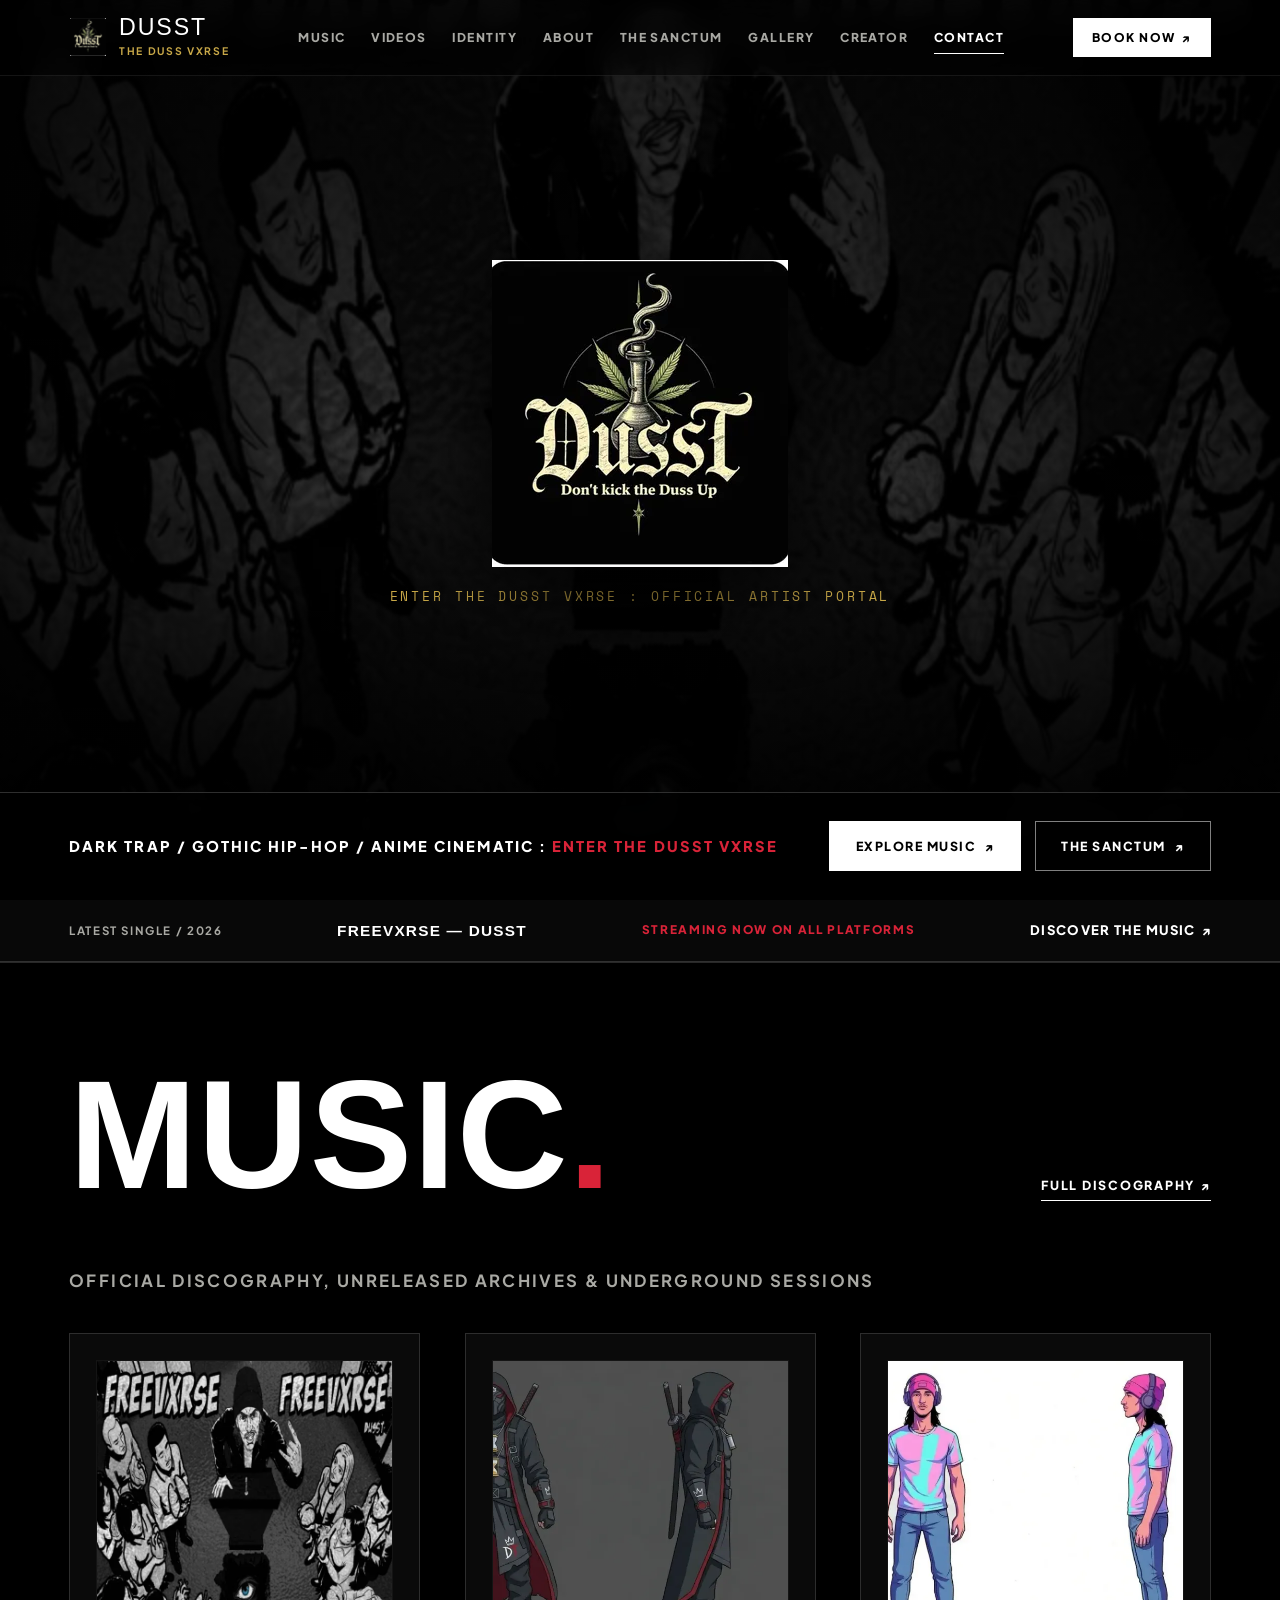
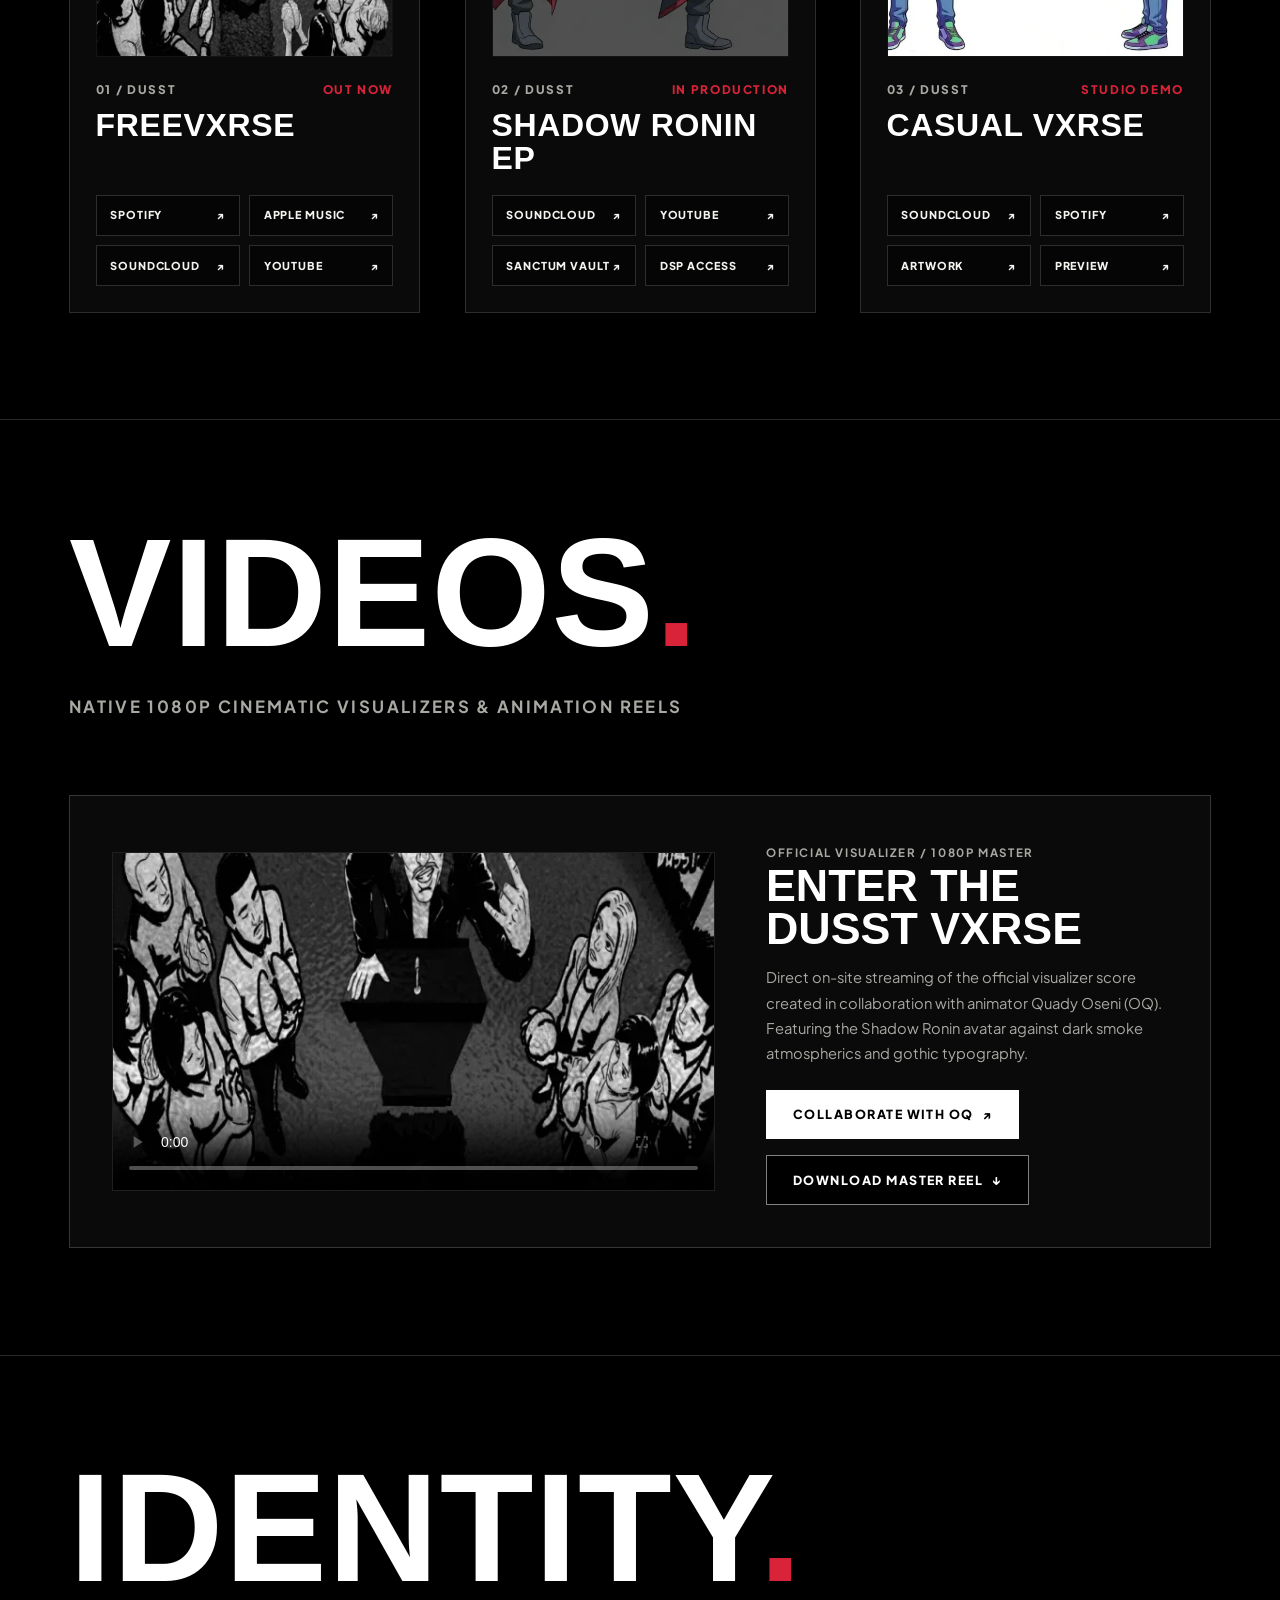
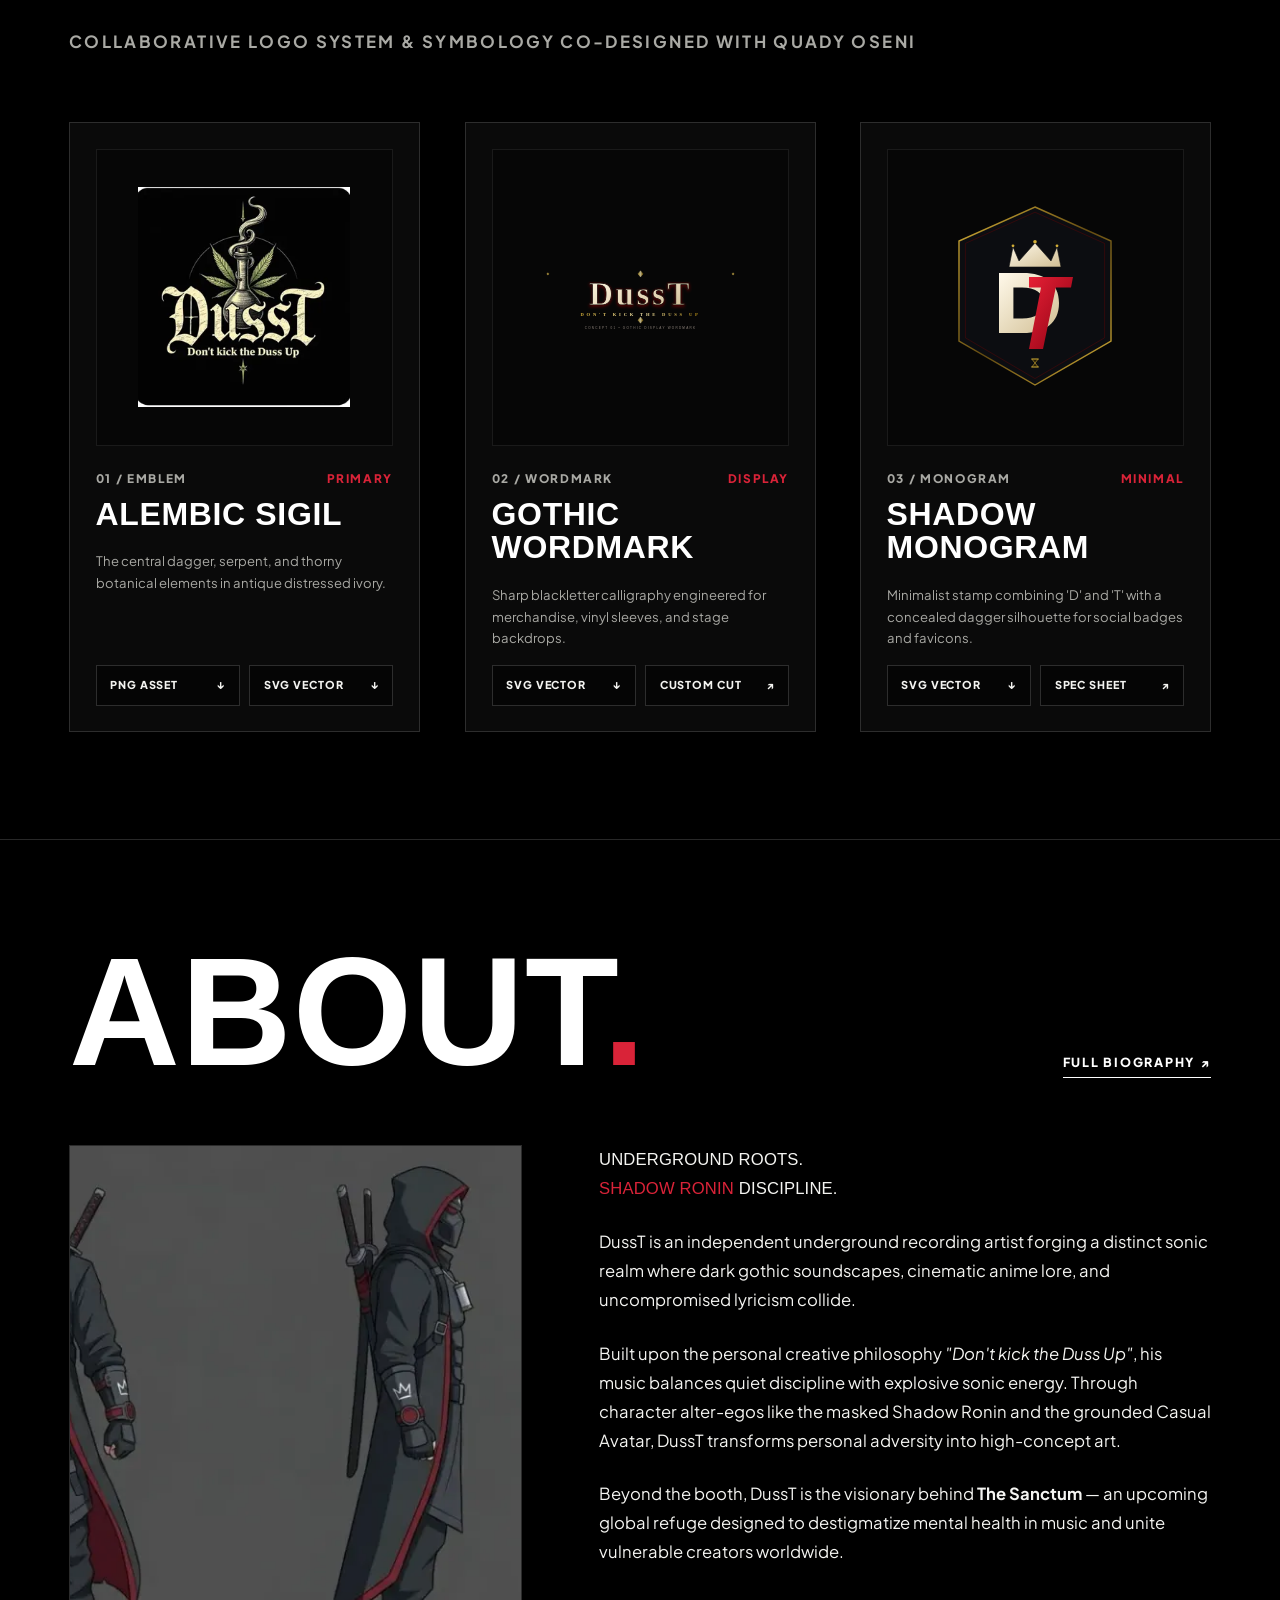
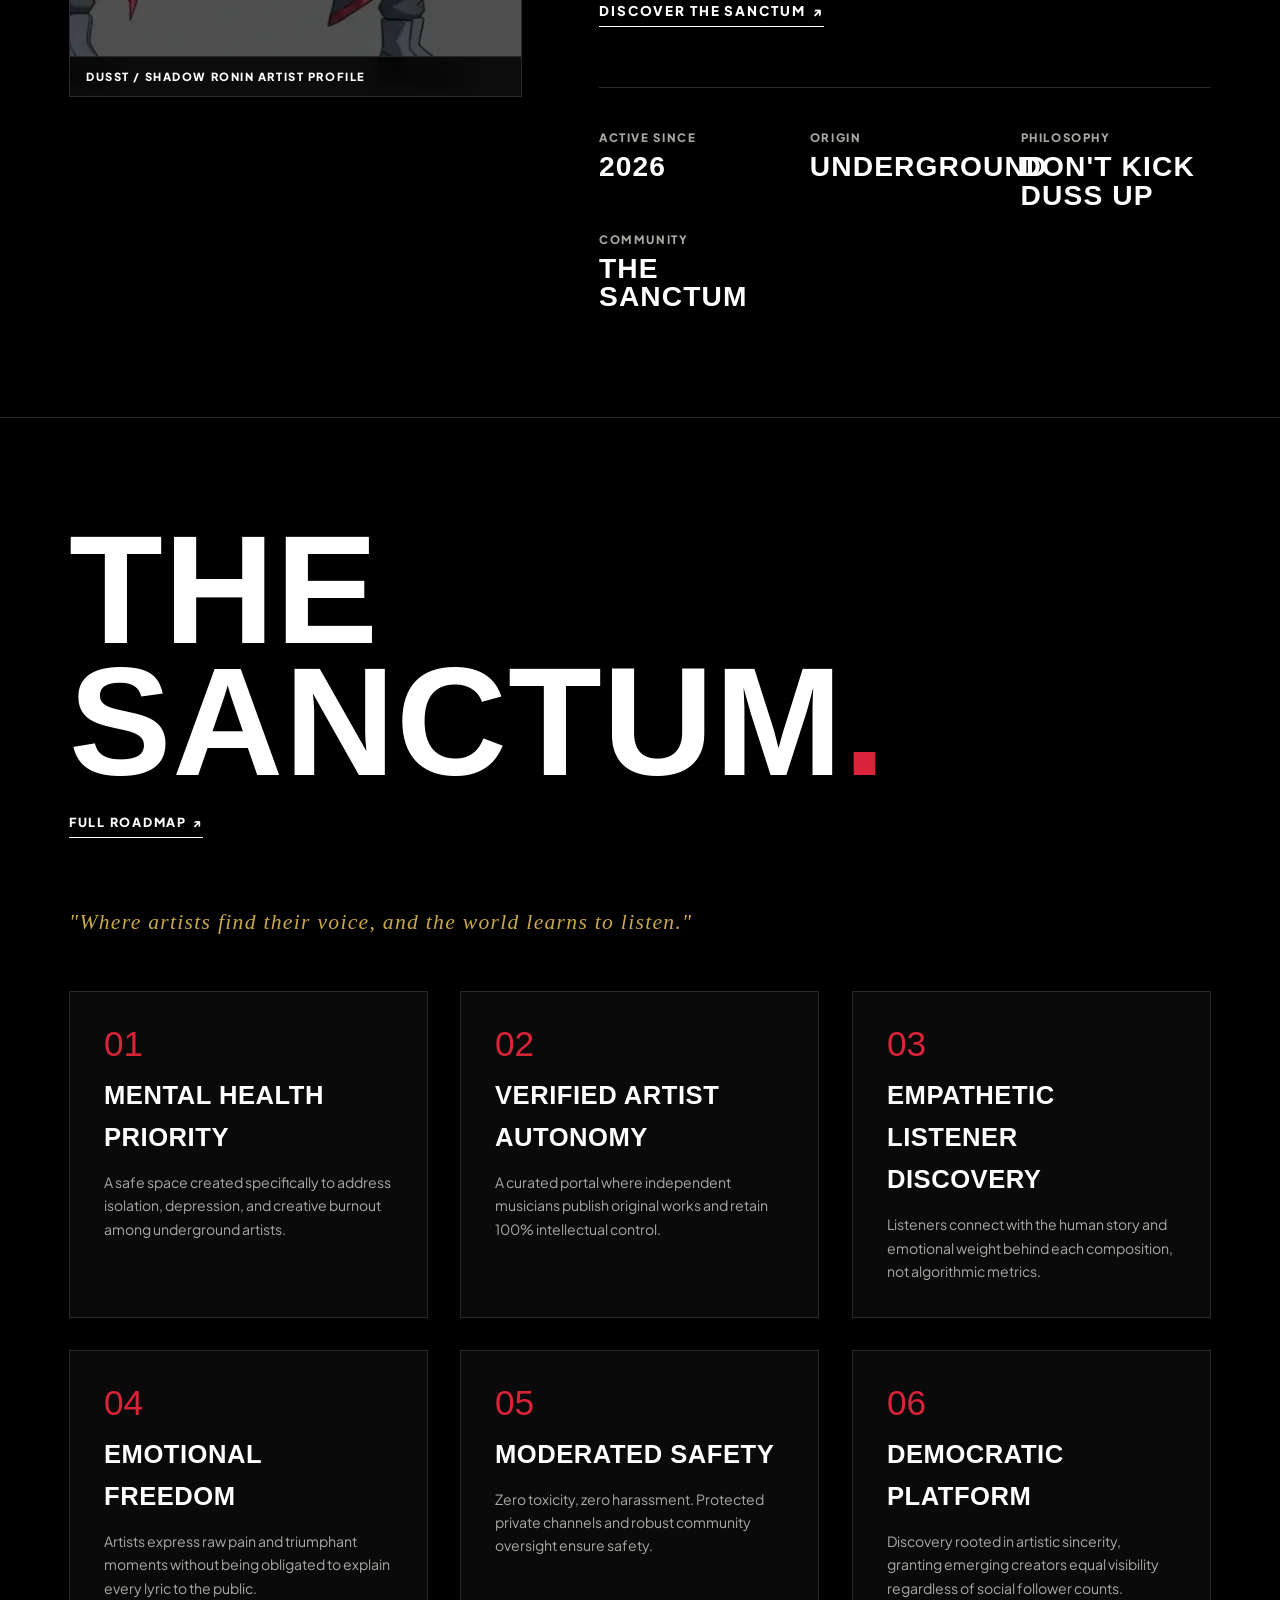
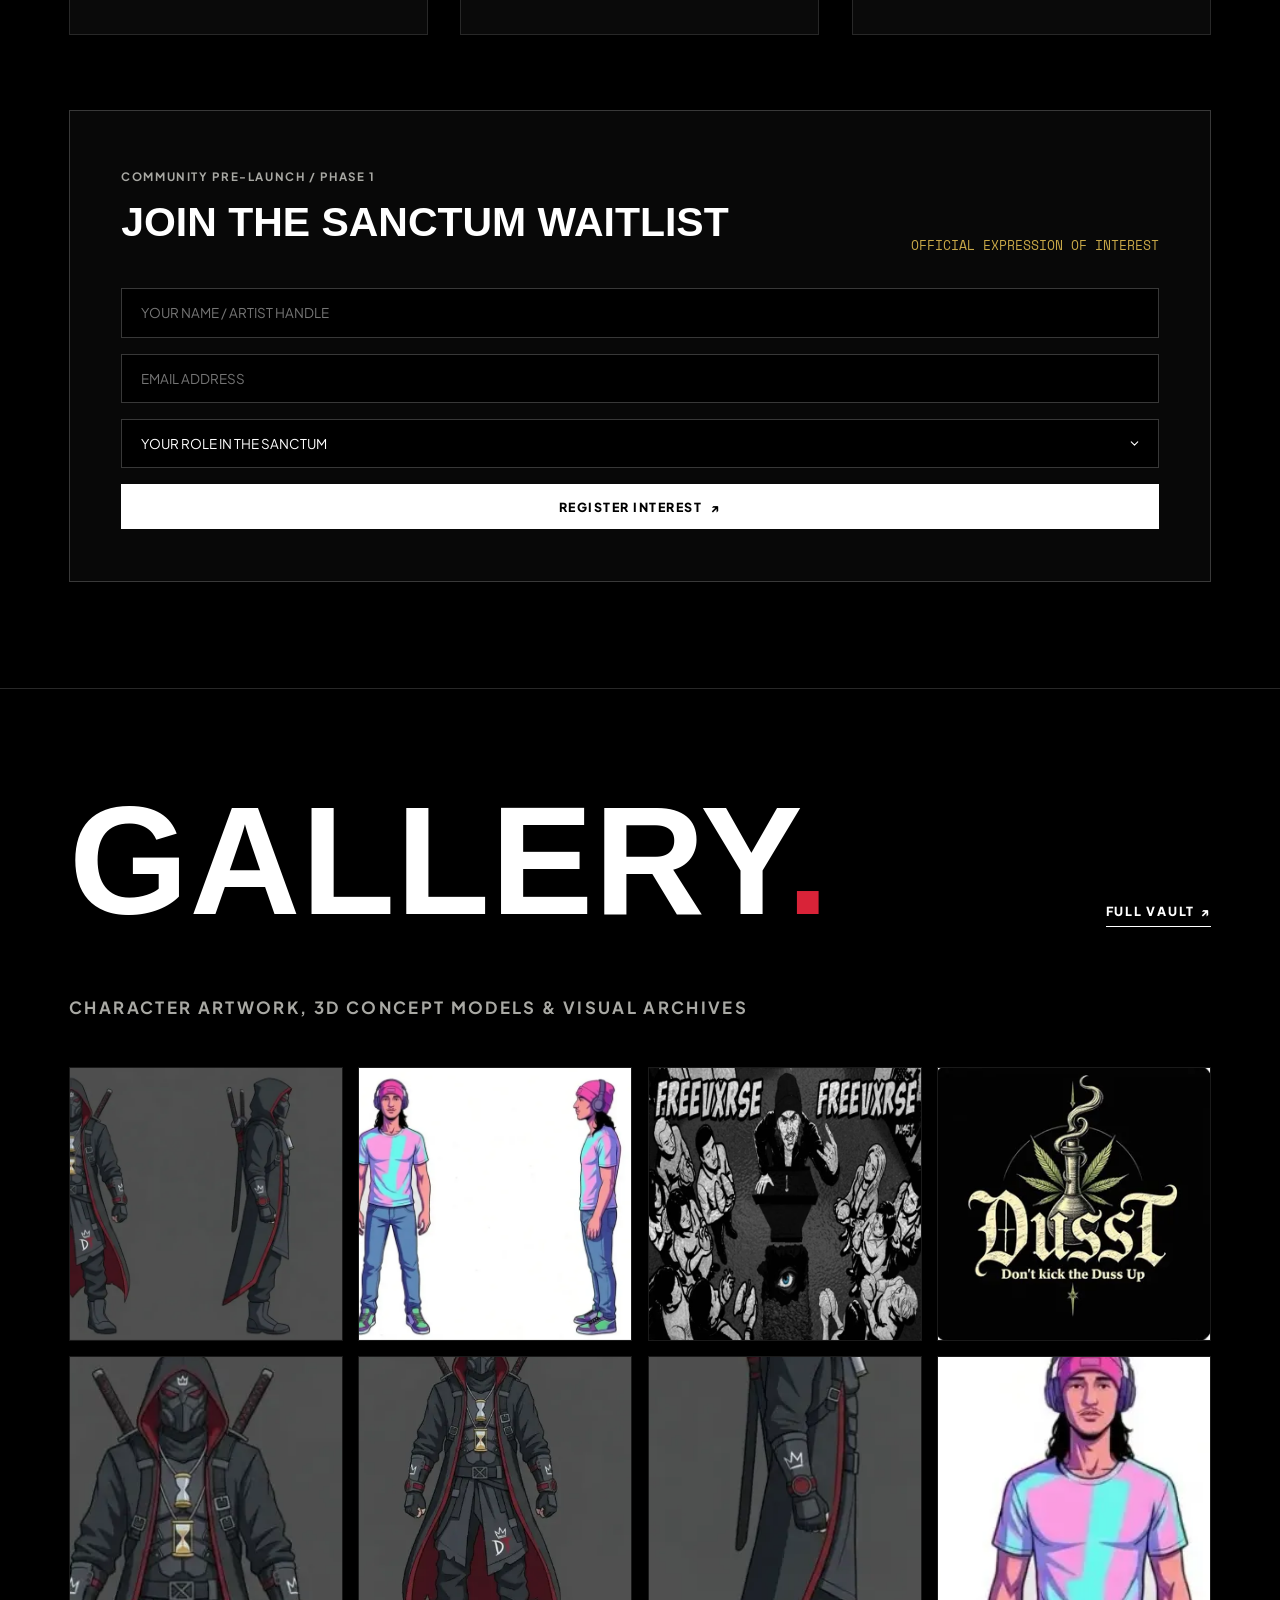
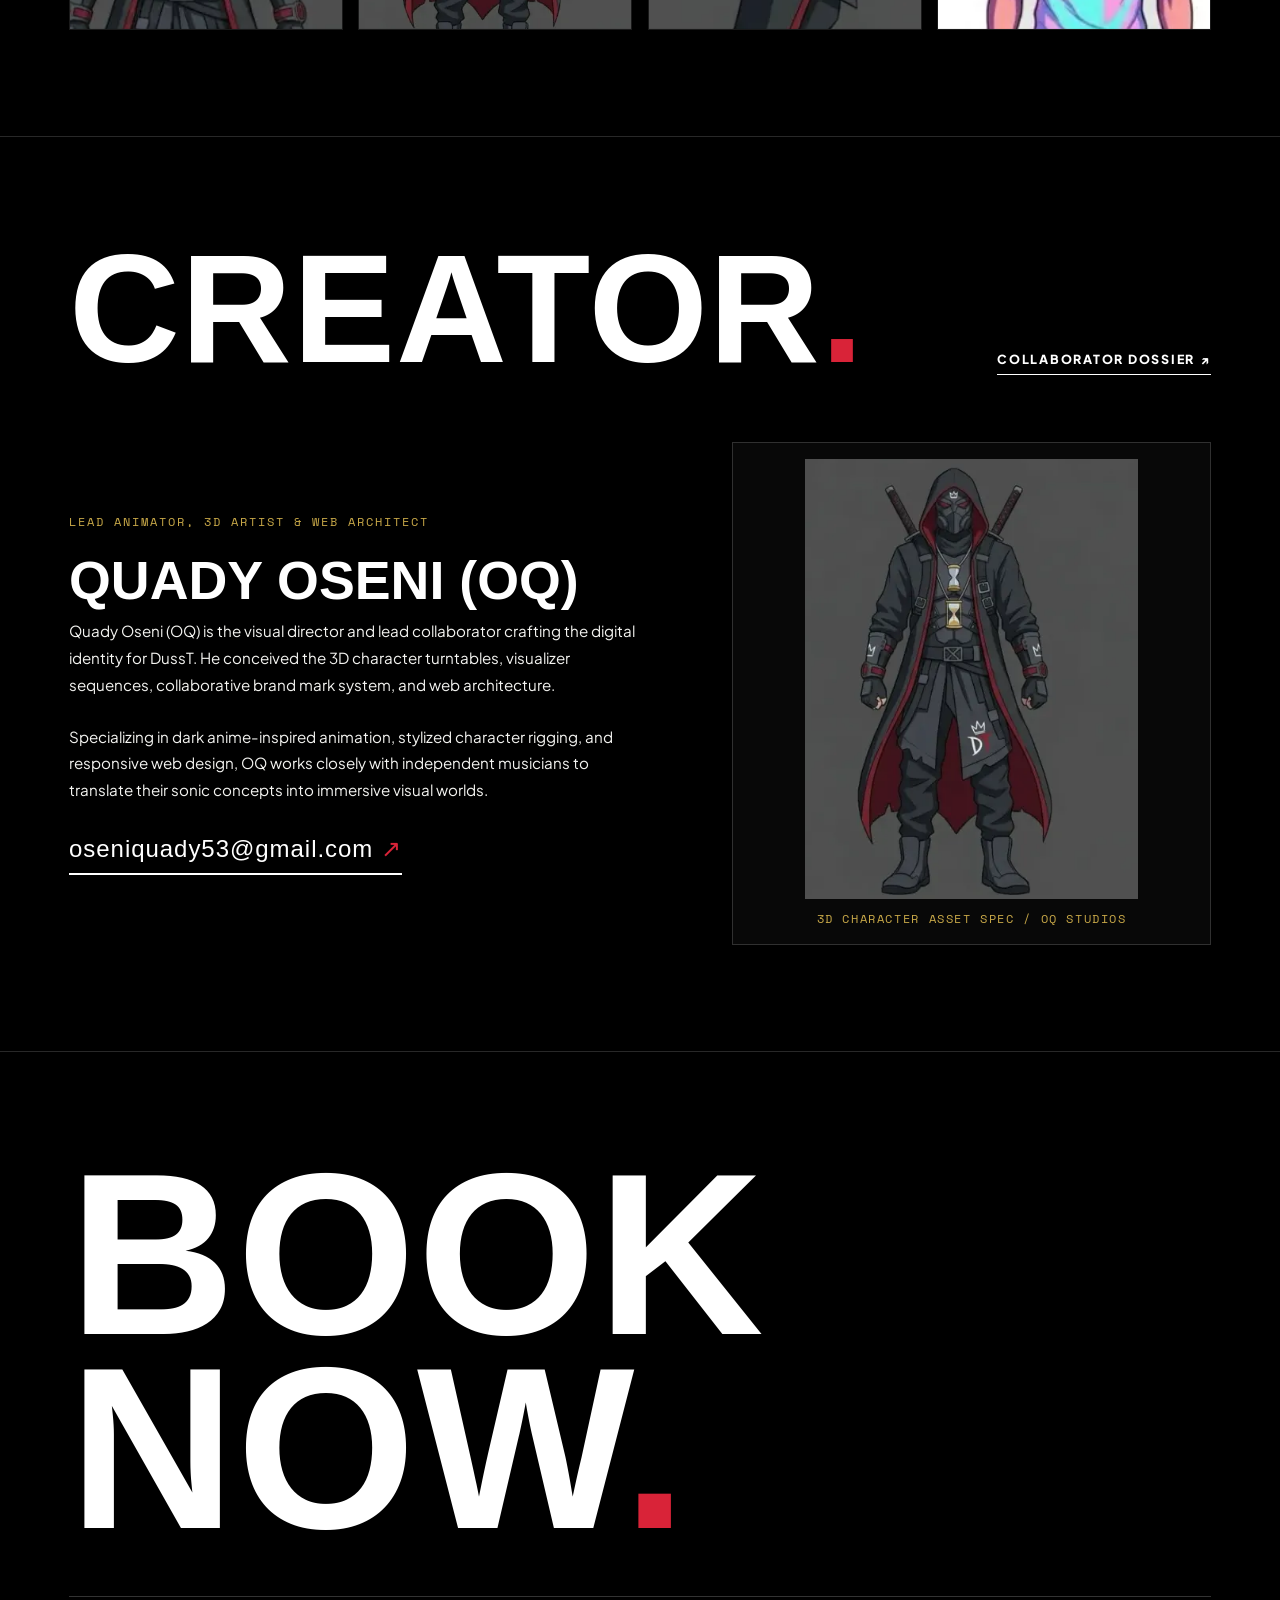
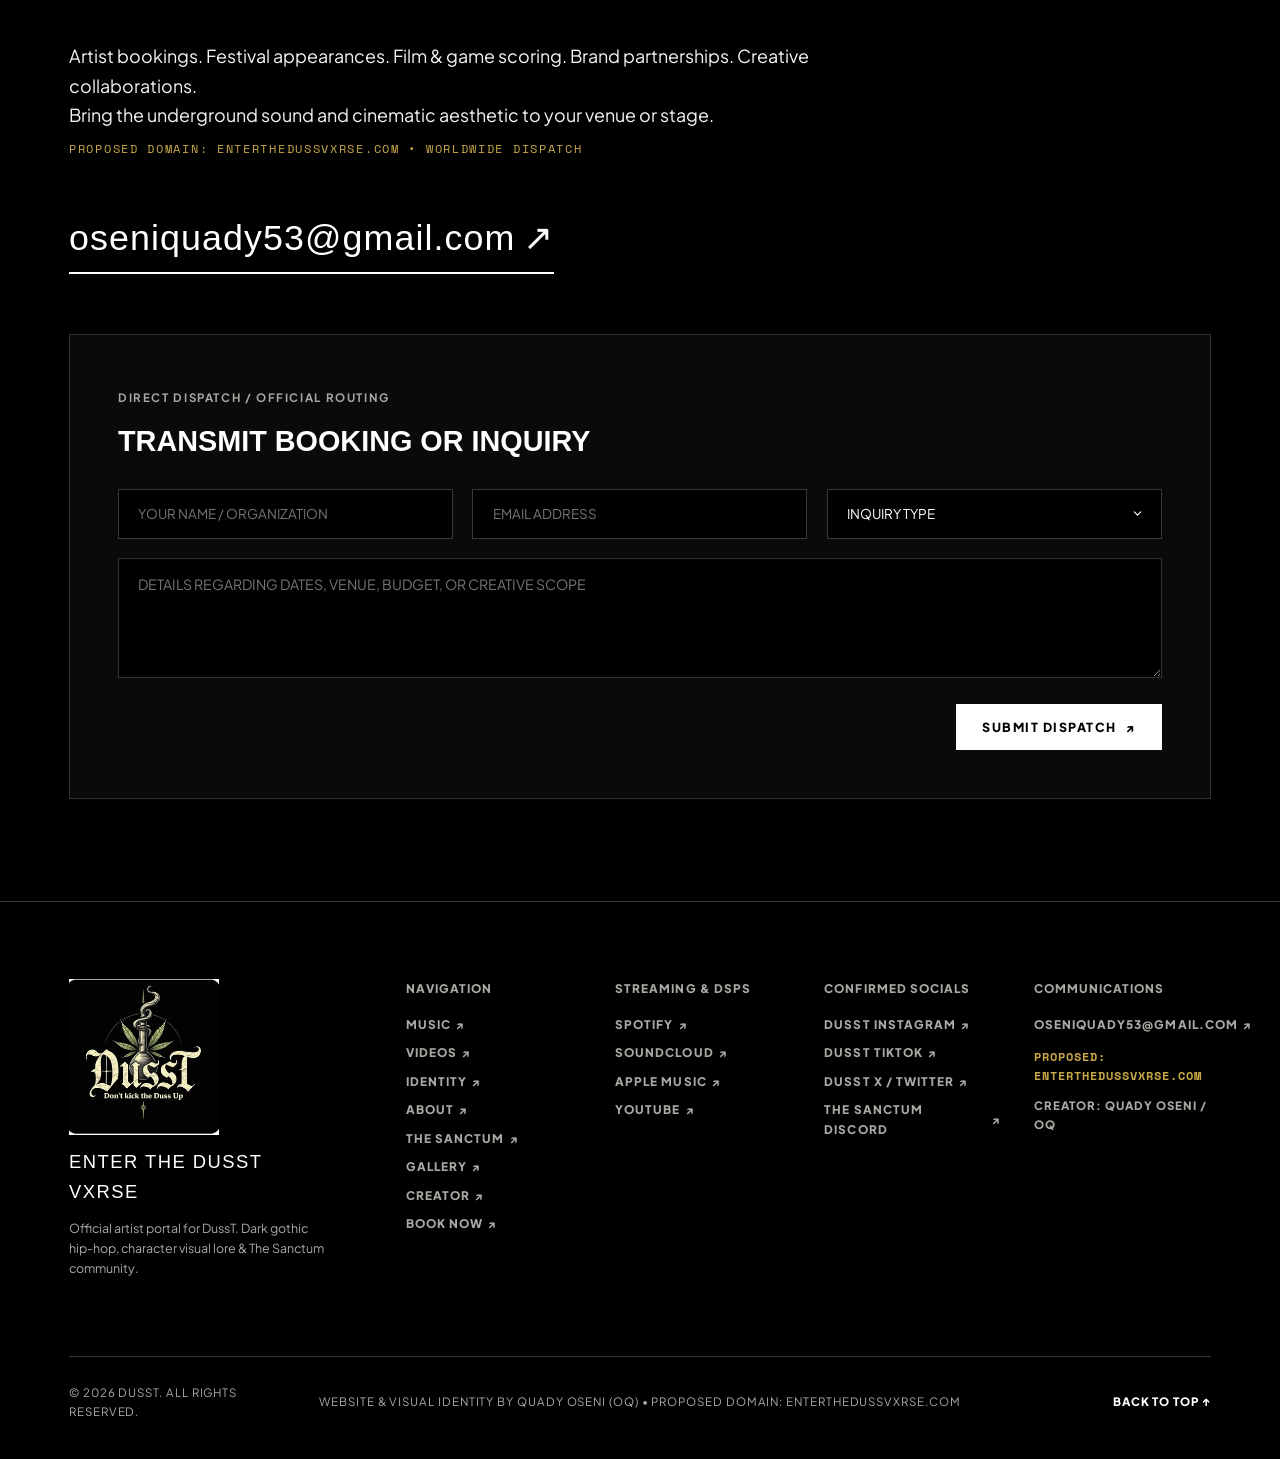
==== commit d32c4a94: "feat: implement Klein (UK) editorial design architecture and motion system across all pages" ====
--- a/index.html
+++ b/index.html
@@ -3,33 +3,32 @@
 <head>
   <meta charset="UTF-8">
   <meta name="viewport" content="width=device-width, initial-scale=1.0">
-  <title>DussT — Enter The Duss Vxrse | Official Artist Website</title>
+  <title>DussT | Official Underground Artist Website | Enter The Duss Vxrse</title>
   
   <!-- SEO & Social Meta Tags -->
-  <meta name="description" content="Official website of underground recording artist DussT. Enter the Duss Vxrse to explore dark gothic hip-hop, official single FREEVXRSE, visual character lore, brand identity suite, and The Sanctum community.">
-  <meta name="keywords" content="DussT, Enter The Duss Vxrse, FREEVXRSE, The Sanctum, underground hip-hop, gothic rap, alternative music, Quady Oseni, OQ animator, DussT logo">
+  <meta name="description" content="Official website of underground recording artist DussT. Enter the Duss Vxrse to explore dark gothic hip-hop, official release FREEVXRSE, visual character lore, and The Sanctum worldwide community.">
+  <meta name="keywords" content="DussT, Enter The Duss Vxrse, FREEVXRSE, The Sanctum, underground hip-hop, gothic rap, Quady Oseni, OQ animator, DussT logo">
   <meta name="author" content="DussT & Quady Oseni (OQ)">
   
   <!-- Open Graph / Social Sharing -->
   <meta property="og:type" content="music.musician">
-  <meta property="og:title" content="DussT — Enter The Duss Vxrse | Official Website">
-  <meta property="og:description" content="Official home of underground music artist DussT. Stream FREEVXRSE, explore character lore and logo suite, and join The Sanctum community.">
+  <meta property="og:title" content="DussT | Enter The Duss Vxrse">
+  <meta property="og:description" content="Official home of underground music artist DussT. Stream FREEVXRSE, explore character lore, and join The Sanctum community.">
   <meta property="og:image" content="assets/images/dusst-freevxrse-art.png">
   <meta property="og:url" content="https://enterthedussvxrse.com">
   
   <!-- Favicon -->
   <link rel="icon" type="image/svg+xml" href="assets/logos/dusst-logo-concept-3-monogram.svg">
 
-  <!-- Google Fonts: Cinzel Decorative, Cinzel, Plus Jakarta Sans, Space Mono -->
+  <!-- Typography: Plus Jakarta Sans & Space Mono -->
   <link rel="preconnect" href="https://fonts.googleapis.com">
   <link rel="preconnect" href="https://fonts.gstatic.com" crossorigin>
-  <link href="https://fonts.googleapis.com/css2?family=Cinzel+Decorative:wght@700;900&family=Cinzel:wght@500;600;700&family=Plus+Jakarta+Sans:wght@300;400;500;600;700&family=Space+Mono:wght@400;700&display=swap" rel="stylesheet">
-
-  <!-- Master Stylesheets -->
+  <link href="https://fonts.googleapis.com/css2?family=Plus+Jakarta+Sans:wght@300;400;500;600;700;800&family=Space+Mono:wght@400;700&display=swap" rel="stylesheet">
+
+  <!-- Master Stylesheet (Klein Editorial Architecture) -->
   <link rel="stylesheet" href="css/style.css">
-  <link rel="stylesheet" href="css/animations.css">
-
-  <!-- Structured Data (JSON-LD) for Search Engines -->
+
+  <!-- Structured Data (JSON-LD) -->
   <script type="application/ld+json">
   {
     "@context": "https://schema.org",
@@ -40,1069 +39,691 @@
     "genre": "Underground / Gothic Hip-Hop / Alternative Rap",
     "url": "https://enterthedussvxrse.com",
     "image": "assets/images/dusst-freevxrse-art.png",
-    "logo": "assets/images/dusst-logo-concept-alembic.png",
-    "track": [
-      {
-        "@type": "MusicRecording",
-        "name": "FREEVXRSE",
-        "url": "https://enterthedussvxrse.com/#music"
-      }
-    ]
+    "logo": "assets/images/dusst-logo-concept-alembic.png"
   }
   </script>
 </head>
-<body class="page-home">
-  <!-- Accessibility Skip Link -->
-  <a href="#main-content" class="skip-link">Skip to main content</a>
-
-  <!-- Atmospheric Background Canvas (Active in Motion mode) -->
-  <canvas id="dusstCanvas" aria-hidden="true"></canvas>
-
-  <!-- Site Header & Navigation -->
+<body class="editorial-v7">
+  <!-- Skip Navigation -->
+  <a href="#main" class="visually-hidden">Skip to main content</a>
+
+  <!-- SITE HEADER (KLEIN STICKY NAV) -->
   <header class="site-header" role="banner">
-    <div class="container nav-container">
-      <!-- Unified Brand Logo -->
-      <a href="index.html" class="brand-wrapper" aria-label="DussT Home">
-        <div class="brand-icon">
-          <img src="assets/images/dusst-logo-concept-alembic.png" alt="Official DussT Alembic Emblem">
-        </div>
-        <div>
-          <span class="brand-title">DussT</span>
-          <span class="brand-sub">The Duss Vxrse</span>
-        </div>
-      </a>
-
-      <!-- Navigation Links (One Unified Website) -->
-      <nav id="navLinks" class="nav-links" role="navigation" aria-label="Main Navigation">
-        <a href="#hero" class="nav-link active">Home</a>
-        <a href="#music" class="nav-link">Music &amp; Releases</a>
-        <a href="#videos" class="nav-link">Videos</a>
-        <a href="#brand-identity" class="nav-link">Brand Identity</a>
-        <a href="#about" class="nav-link">About DussT</a>
-        <a href="#gallery" class="nav-link">Visual Vault</a>
-        <a href="#sanctum" class="nav-link">The Sanctum</a>
-        <a href="#creator" class="nav-link">Visuals by OQ</a>
-        <a href="#contact" class="nav-link">Contact</a>
-      </nav>
-
-      <!-- Header Controls: Motion Switcher -->
-      <div class="nav-controls">
-        <button id="modeToggleBtn" class="mode-toggle-btn" aria-label="Toggle motion or static mode" title="Switch experience mode">
-          <span class="mode-toggle-indicator"></span>
-          <span id="modeToggleText">MOTION</span>
-        </button>
-
-        <button id="mobileToggle" class="mobile-toggle" aria-label="Toggle Navigation Menu" aria-expanded="false">
-          ☰
-        </button>
-      </div>
-    </div>
+    <a aria-label="DussT | back to home" class="brand-wordmark" href="#top">
+      <img alt="DussT Alembic Sigil" class="header-vector-logo" height="38" width="38" src="assets/images/dusst-logo-concept-alembic.png">
+      <div>
+        <span class="brand-title-text">DUSST</span>
+        <span class="brand-title-sub">THE DUSS VXRSE</span>
+      </div>
+    </a>
+
+    <nav aria-label="Primary" class="desktop-nav">
+      <a href="#releases">MUSIC</a>
+      <a href="#videos">VIDEOS</a>
+      <a href="#brand-identity">IDENTITY</a>
+      <a href="#about">ABOUT</a>
+      <a href="#sanctum">THE SANCTUM</a>
+      <a href="#gallery">GALLERY</a>
+      <a href="#creator">CREATOR</a>
+      <a href="#contact">CONTACT</a>
+    </nav>
+
+    <a class="header-cta" href="#contact">
+      BOOK NOW <span>↗</span>
+    </a>
+
+    <button aria-controls="mobile-menu" aria-expanded="false" class="menu-toggle" type="button">
+      Menu
+    </button>
   </header>
 
-  <!-- Main Content Landmark -->
-  <main id="main-content" class="main-content">
-
-    <!-- 1. CINEMATIC HERO SECTION WITH LOGO REVEAL -->
-    <section id="hero" class="hero-section" aria-label="Hero Section">
-      <div class="container">
-        <div class="hero-grid">
-          <!-- Hero Text -->
-          <div class="hero-content reveal-on-scroll">
-            
-            <!-- Prominent Logo Reveal -->
-            <div class="hero-logo-reveal">
-              <div class="hero-logo-crest">
-                <img src="assets/images/dusst-logo-concept-alembic.png" alt="Official DussT Logo Alembic Sigil">
-              </div>
-              <div>
-                <span class="hero-badge" style="margin-bottom: 0;">✦ OFFICIAL ARTIST PORTAL</span>
-                <div style="font-family: var(--font-mono); font-size: 0.72rem; color: var(--color-gold); letter-spacing: 0.15em; margin-top: 4px;">
-                  ENTER THE DUSST VXRSE
-                </div>
-              </div>
-            </div>
-
-            <h1 class="hero-title">
-              ENTER THE <br>
-              <span class="highlight-crimson">DUSST VXRSE</span>
-            </h1>
-            <p class="hero-subtitle">
-              The dark, cinematic sanctuary of underground recording artist <strong>DussT</strong>. Raw emotional truth, uncompromised lyricism, and gothic visual mythos.
-            </p>
-            <div class="hero-quote">
-              "Don't kick the Duss Up — From the ashes of struggle, true sound rises."
-            </div>
-
-            <!-- Primary Actions -->
-            <div class="hero-actions">
-              <a href="#music" class="btn btn-primary btn-lg">EXPLORE MUSIC &amp; RELEASES</a>
-              <a href="#videos" class="btn btn-secondary btn-lg">WATCH VISUALIZER</a>
-              <a href="#brand-identity" class="btn btn-outline btn-lg">BRAND IDENTITY SUITE</a>
-            </div>
-
-            <!-- Polished Audio Status HUD (Zero Autoplay, Clean State) -->
-            <div class="audio-player-bar">
-              <div class="player-controls">
-                <button id="playerPlayBtn" class="play-toggle-btn" aria-label="Audio player information">
-                  <span id="playerPlayIcon">▶</span>
-                </button>
-              </div>
-              <div class="player-track-info">
-                <div id="playerTrackTitle" class="player-track-name">FREEVXRSE (Official Lead Single)</div>
-                <div id="playerTimeDisplay" class="player-track-time">Studio Master • Releasing Soon</div>
-              </div>
-              <div class="player-timeline-wrapper">
-                <div id="playerTimeline" class="timeline-bar" role="progressbar" aria-valuemin="0" aria-valuemax="100" aria-valuenow="0">
-                  <div id="playerTimelineFill" class="timeline-fill"></div>
-                </div>
-              </div>
-              <div class="waveform-indicator" aria-hidden="true" style="display: flex; gap: 3px; align-items: flex-end; height: 18px;">
-                <span class="waveform-anim-bar"></span>
-                <span class="waveform-anim-bar"></span>
-                <span class="waveform-anim-bar"></span>
-                <span class="waveform-anim-bar"></span>
-                <span class="waveform-anim-bar"></span>
-              </div>
-            </div>
-            <audio id="mainAudio" preload="none"></audio>
-          </div>
-
-          <!-- Hero Visual: Character Showcase Card -->
-          <div class="hero-visual-card reveal-on-scroll delay-1">
-            <div class="hero-card-frame anim-breathe">
-              <img 
-                src="assets/images/dusst-shadow-ronin-front.png" 
-                alt="DussT hooded ninja assassin character with dual katanas and red trim" 
-                class="hero-character-img"
-              >
-              <div class="hero-card-overlay">
-                <span class="hero-card-tag">CHARACTER LORE // 01</span>
-                <h2 class="hero-card-name">THE SHADOW RONIN</h2>
-                <p class="hero-card-desc">Armored alter-ego bearing the hourglass of fleeting time and twin blades of creative autonomy.</p>
-              </div>
-            </div>
-          </div>
-        </div>
-      </div>
-    </section>
-
-    <!-- 2. MUSIC RELEASES — HORIZONTAL MOTION CAROUSEL -->
-    <section id="music" class="section" style="background: rgba(10, 11, 16, 0.7);" aria-label="Music Releases">
-      <div class="container">
-        <div class="carousel-section-header">
-          <div>
-            <div class="section-tag">// 01 DISCOGRAPHY &amp; SOUNDSCAPES</div>
-            <h2 class="section-title">MUSIC &amp; <span class="text-crimson">RELEASES</span></h2>
-            <p class="section-desc">
-              Browse DussT's discography archive. Swipe horizontally on mobile or use the navigation arrows.
-            </p>
-          </div>
-          <div class="carousel-header-controls">
-            <button class="carousel-arrow-btn prev-btn" data-carousel-prev="releasesCarousel" aria-label="Previous Release">⟨</button>
-            <button class="carousel-arrow-btn next-btn" data-carousel-next="releasesCarousel" aria-label="Next Release">⟩</button>
-          </div>
-        </div>
-
-        <!-- Horizontal Carousel Track -->
-        <div class="horizontal-carousel-wrapper" data-carousel-id="releasesCarousel">
-          <div class="horizontal-carousel-track" id="releasesCarousel">
-            
-            <!-- Release 1: FREEVXRSE -->
-            <div class="carousel-card">
-              <div class="release-art-wrapper" style="aspect-ratio: 1; margin-bottom: 16px;">
-                <img src="assets/images/dusst-freevxrse-art.png" alt="FREEVXRSE official cover artwork">
-                <span class="release-status-badge">LEAD SINGLE</span>
-              </div>
-              <div class="release-meta" style="margin-bottom: 8px;">
-                <span>✦ OFFICIAL SINGLE</span> • <span class="text-gold">MASTER CUT</span>
-              </div>
-              <h3 style="font-family: var(--font-gothic); font-size: 1.5rem; color: var(--color-text-ivory); margin-bottom: 8px;">
-                FREEVXRSE
-              </h3>
-              <p style="font-size: 0.88rem; color: var(--color-text-muted); line-height: 1.6; margin-bottom: 16px; flex: 1;">
-                "Free your verse. Give what you hold deepest." The crowd offers their hearts, minds, and breath before the artist's podium under the watchful eye.
-              </p>
-              <div style="display: flex; gap: 10px; flex-wrap: wrap;">
-                <button class="btn btn-primary btn-sm" data-open-visualizer data-video-url="assets/videos/dusst-visualizer.mp4">
-                  ▶ WATCH VIDEO
-                </button>
-                <button class="btn btn-outline btn-sm" data-play-track data-track-name="FREEVXRSE">
-                  ♫ AUDIO INFO
-                </button>
-              </div>
-            </div>
-
-            <!-- Release 2: Brand New Day -->
-            <div class="carousel-card" style="border-color: var(--border-gold);">
-              <div class="release-art-wrapper" style="aspect-ratio: 1; margin-bottom: 16px;">
-                <img src="assets/images/dusst-casual-avatar-front.png" alt="Brand New Day studio visual">
-                <span class="release-status-badge" style="border-color: var(--color-gold); color: var(--color-gold);">IN PRODUCTION</span>
-              </div>
-              <div class="release-meta" style="margin-bottom: 8px;">
-                <span>✦ UPCOMING SINGLE</span> • <span class="text-gold">STUDIO PIPELINE</span>
-              </div>
-              <h3 style="font-family: var(--font-gothic); font-size: 1.5rem; color: var(--color-text-ivory); margin-bottom: 8px;">
-                Brand New Day
-              </h3>
-              <p style="font-size: 0.88rem; color: var(--color-text-muted); line-height: 1.6; margin-bottom: 16px; flex: 1;">
-                Currently in arrangement with collaborator Quady Oseni (OQ). Setting the BPM, structuring transition points, and animating matching sequences.
-              </p>
-              <div style="padding: 8px 12px; background: rgba(200, 168, 72, 0.1); border-radius: var(--radius-sm); border-left: 2px solid var(--color-gold); font-family: var(--font-mono); font-size: 0.75rem; color: var(--color-gold);">
-                ✦ Artist Note: "Demo recorded — transition points in progress"
-              </div>
-            </div>
-
-            <!-- Release 3: Don't Kick The Duss Up EP -->
-            <div class="carousel-card" style="border-color: var(--border-crimson);">
-              <div class="release-art-wrapper" style="aspect-ratio: 1; margin-bottom: 16px;">
-                <img src="assets/images/dusst-logo-concept-alembic.png" alt="Don't Kick The Duss Up EP concept">
-                <span class="release-status-badge" style="border-color: var(--color-crimson); color: #ff9da6;">CONCEPT EP</span>
-              </div>
-              <div class="release-meta" style="margin-bottom: 8px;">
-                <span>✦ FLAGSHIP EP</span> • <span class="text-gold">THE SANCTUM LORE</span>
-              </div>
-              <h3 style="font-family: var(--font-gothic); font-size: 1.5rem; color: var(--color-text-ivory); margin-bottom: 8px;">
-                Don't Kick The Duss Up
-              </h3>
-              <p style="font-size: 0.88rem; color: var(--color-text-muted); line-height: 1.6; margin-bottom: 16px; flex: 1;">
-                The alchemical body of work encapsulating the genesis of the Duss Vxrse. Conceived alongside the founding manifesto of The Sanctum.
-              </p>
-              <a href="#sanctum" class="btn btn-outline btn-sm">JOIN PRE-SAVE WAITLIST →</a>
-            </div>
-
-            <!-- Release 4: The Dust Rises Session -->
-            <div class="carousel-card">
-              <div class="release-art-wrapper" style="aspect-ratio: 1; margin-bottom: 16px;">
-                <img src="assets/images/dusst-shadow-ronin-front.png" alt="The Dust Rises studio session">
-                <span class="release-status-badge">STUDIO ARCHIVE</span>
-              </div>
-              <div class="release-meta" style="margin-bottom: 8px;">
-                <span>✦ DEMO VAULT</span> • <span class="text-gold">RAW CUTS</span>
-              </div>
-              <h3 style="font-family: var(--font-gothic); font-size: 1.5rem; color: var(--color-text-ivory); margin-bottom: 8px;">
-                The Dust Rises
-              </h3>
-              <p style="font-size: 0.88rem; color: var(--color-text-muted); line-height: 1.6; margin-bottom: 16px; flex: 1;">
-                Gothic vocal sketches and dark atmospheric soundscapes recorded during early formulation of the Duss Vxrse mythos.
-              </p>
-              <span class="stream-btn disabled" style="font-size: 0.75rem;">🔒 Studio Vault</span>
-            </div>
-
-          </div>
-        </div>
-
-        <!-- Music Streaming Platforms Hub (Separated from Socials) -->
-        <div style="margin-top: 36px; padding: 24px 30px; background: rgba(15, 16, 23, 0.7); border: 1px solid var(--border-card); border-radius: var(--radius-md);">
-          <div style="display: flex; justify-content: space-between; align-items: center; flex-wrap: wrap; gap: 16px;">
-            <div>
-              <span class="section-tag" style="margin-bottom: 4px;">MUSIC STREAMING CHANNELS</span>
-              <h4 style="font-family: var(--font-gothic); font-size: 1.2rem; color: var(--color-text-ivory);">
-                Digital Service Providers (DSPs)
-              </h4>
-            </div>
-            <div class="streaming-buttons" style="margin-top: 0;">
-              <span class="stream-btn disabled" title="Spotify artist profile pending digital distribution">
-                🎧 Spotify (Setup In Progress)
-              </span>
-              <span class="stream-btn disabled" title="Apple Music link pending upload">
-                🍎 Apple Music (Setup In Progress)
-              </span>
-              <span class="stream-btn disabled" title="SoundCloud link pending upload">
-                ☁️ SoundCloud (Upload Pipeline)
-              </span>
-              <span class="stream-btn" style="border-color: var(--color-gold); color: var(--color-gold);">
-                🎬 On-Site Video Stream (Available Below)
-              </span>
-            </div>
-          </div>
-        </div>
-      </div>
-    </section>
-
-    <!-- 3. DIRECT VIDEO SHOWCASE & HORIZONTAL CAROUSEL -->
-    <section id="videos" class="section" aria-label="Official Videos">
-      <div class="container">
-        <div class="carousel-section-header">
-          <div>
-            <div class="section-tag">// 02 DIRECT VIDEO VAULT</div>
-            <h2 class="section-title">OFFICIAL <span class="text-crimson">VIDEOS &amp; VISUALIZERS</span></h2>
-            <p class="section-desc">
-              Watch official music videos and animated visualizers directly on the website with native 1080p playback.
-            </p>
-          </div>
-          <div class="carousel-header-controls">
-            <button class="carousel-arrow-btn prev-btn" data-carousel-prev="videosCarousel" aria-label="Previous Video">⟨</button>
-            <button class="carousel-arrow-btn next-btn" data-carousel-next="videosCarousel" aria-label="Next Video">⟩</button>
-          </div>
-        </div>
-
-        <!-- Featured Main Video Player Frame (Direct MP4 Playback, No Google Drive Links) -->
-        <div class="cinematic-video-frame" style="margin-bottom: 32px;">
-          <video 
-            id="featuredVisualizerVideo" 
-            controls 
-            preload="metadata" 
-            poster="assets/images/dusst-freevxrse-art.png"
-            title="FREEVXRSE Official Master Visualizer"
-          >
-            <source src="assets/videos/dusst-visualizer.mp4" type="video/mp4">
-            Your browser does not support HTML5 video.
-          </video>
-          <div id="videoPlayOverlay" class="video-play-overlay">
-            <button class="play-toggle-btn" style="width: 68px; height: 68px; font-size: 1.4rem;" aria-label="Play Master Visualizer">
-              ▶
-            </button>
-          </div>
-        </div>
-
-        <!-- Horizontal Video Carousel Track -->
-        <div class="horizontal-carousel-wrapper" data-carousel-id="videosCarousel">
-          <div class="horizontal-carousel-track" id="videosCarousel">
-            
-            <!-- Video Card 1 -->
-            <div class="carousel-card video-card">
-              <div class="video-card-thumb">
-                <img src="assets/images/dusst-freevxrse-art.png" alt="FREEVXRSE video thumb">
-                <span class="video-runtime-pill">MASTER CUT</span>
-              </div>
-              <span class="section-tag" style="margin-bottom: 4px;">ANIMATED MUSIC VIDEO</span>
-              <h3 style="font-family: var(--font-serif-clean); font-size: 1.15rem; color: var(--color-text-ivory); margin-bottom: 6px;">
-                FREEVXRSE Master Visualizer
-              </h3>
-              <p style="font-size: 0.85rem; color: var(--color-text-muted); line-height: 1.6; margin-bottom: 14px; flex: 1;">
-                Directed &amp; animated by Quady Oseni (OQ). High-contrast graphic novel sequences of the underground congregation.
-              </p>
-              <button class="btn btn-primary btn-sm" data-open-visualizer data-video-url="assets/videos/dusst-visualizer.mp4">
-                ▶ PLAY IN THEATER MODAL
-              </button>
-            </div>
-
-            <!-- Video Card 2 -->
-            <div class="carousel-card video-card">
-              <div class="video-card-thumb">
-                <img src="assets/images/dusst-shadow-ronin.png" alt="Shadow Ronin motion reel">
-                <span class="video-runtime-pill">3D TEASER</span>
-              </div>
-              <span class="section-tag" style="margin-bottom: 4px;">CHARACTER REEL</span>
-              <h3 style="font-family: var(--font-serif-clean); font-size: 1.15rem; color: var(--color-text-ivory); margin-bottom: 6px;">
-                The Shadow Ronin 3D Reel
-              </h3>
-              <p style="font-size: 0.85rem; color: var(--color-text-muted); line-height: 1.6; margin-bottom: 14px; flex: 1;">
-                Turnaround and aesthetic breakdown for DussT's armored alter-ego featuring dual katanas and hourglass medallion.
-              </p>
-              <button class="btn btn-secondary btn-sm" data-open-visualizer data-video-url="assets/videos/dusst-visualizer.mp4">
-                ▶ WATCH 3D REEL
-              </button>
-            </div>
-
-            <!-- Video Card 3 -->
-            <div class="carousel-card video-card">
-              <div class="video-card-thumb">
-                <img src="assets/images/dusst-casual-avatar.png" alt="Studio sessions teaser">
-                <span class="video-runtime-pill">STUDIO ARCHIVE</span>
-              </div>
-              <span class="section-tag" style="margin-bottom: 4px;">CREATIVE PROCESS</span>
-              <h3 style="font-family: var(--font-serif-clean); font-size: 1.15rem; color: var(--color-text-ivory); margin-bottom: 6px;">
-                Brand New Day Studio Arrangement
-              </h3>
-              <p style="font-size: 0.85rem; color: var(--color-text-muted); line-height: 1.6; margin-bottom: 14px; flex: 1;">
-                Behind-the-scenes glimpses of BPM transitions and collaborative animation timing between DussT and OQ.
-              </p>
-              <button class="btn btn-outline btn-sm" data-open-visualizer data-video-url="assets/videos/dusst-visualizer.mp4">
-                ▶ WATCH SESSION TEASER
-              </button>
-            </div>
-
-          </div>
-        </div>
-      </div>
-    </section>
-
-    <!-- 4. INTEGRATED BRAND IDENTITY & LOGO SUITE (Woven Seamlessly Into Main Site) -->
-    <section id="brand-identity" class="section" style="background: rgba(14, 15, 23, 0.75);" aria-label="Brand Identity Studio">
-      <div class="container">
-        <div class="section-tag">// 03 BRAND IDENTITY &amp; LOGO SUITE</div>
-        <h2 class="section-title">THE DUSST <span class="text-gold">IDENTITY EXPLORATION</span></h2>
-        <p class="section-desc">
-          Created through close artistic collaboration between DussT and creator Quady Oseni (OQ). Test the logo concepts across dark and light canvases, inspect silhouettes, and download vector SVG and high-res transparent PNG files.
-        </p>
-
-        <!-- Concept Selection Tabs -->
-        <div style="display: flex; gap: 12px; flex-wrap: wrap; margin: 32px 0 20px 0;">
-          <button class="btn btn-primary concept-tab-btn active" data-concept="concept-1">
-            CONCEPT 01 // GOTHIC WORDMARK
-          </button>
-          <button class="btn btn-outline concept-tab-btn" data-concept="concept-2">
-            CONCEPT 02 // ALCHEMICAL SIGIL
-          </button>
-          <button class="btn btn-outline concept-tab-btn" data-concept="concept-3">
-            CONCEPT 03 // RONIN MONOGRAM CREST
-          </button>
-          <button class="btn btn-outline concept-tab-btn" data-concept="reference">
-            AUTHENTIC MASTER REFERENCE
-          </button>
-        </div>
-
-        <!-- Integrated Studio Card -->
-        <div class="logo-studio-card">
-          <!-- Toolbar -->
-          <div style="display: flex; justify-content: space-between; align-items: center; flex-wrap: wrap; gap: 20px; padding-bottom: 20px; border-bottom: 1px solid var(--border-subtle); margin-bottom: 24px;">
-            <!-- Surface Switcher -->
-            <div>
-              <span style="font-family: var(--font-serif-clean); font-size: 0.75rem; letter-spacing: 0.15em; color: var(--color-gold); text-transform: uppercase;">
-                Test Canvas Surface:
-              </span>
-              <div class="logo-palette-toolbar">
-                <button class="palette-swatch active" data-bg="stage-bg-dark" style="background: #050507;" title="Pitch Black (Dark Mode)"></button>
-                <button class="palette-swatch" data-bg="stage-bg-cream" style="background: #faf6eb;" title="Antique Parchment (Light Mode)"></button>
-                <button class="palette-swatch" data-bg="stage-bg-crimson" style="background: #300408;" title="Burgundy Crimson Velvet"></button>
-                <button class="palette-swatch" data-bg="stage-bg-olive" style="background: #1a2214;" title="Muted Olive Green"></button>
-              </div>
-            </div>
-
-            <!-- Scale Slider -->
-            <div style="display: flex; align-items: center; gap: 12px;">
-              <label for="logoSizeSlider" style="font-family: var(--font-serif-clean); font-size: 0.75rem; letter-spacing: 0.15em; color: var(--color-text-cream); text-transform: uppercase;">
-                Scale Tester:
-              </label>
-              <input type="range" id="logoSizeSlider" min="70" max="320" value="200" style="cursor: pointer; accent-color: var(--color-gold);">
-              <span id="logoSizeValue" style="font-family: var(--font-mono); font-size: 0.75rem; color: var(--color-gold); width: 45px;">200px</span>
-            </div>
-
-            <!-- Export Buttons -->
-            <div style="display: flex; gap: 10px; flex-wrap: wrap;">
-              <a id="downloadSvgBtn" href="assets/logos/dusst-logo-concept-1-wordmark.svg" download="concept-1-dusst.svg" class="btn btn-secondary btn-sm">
-                ⬇ EXPORT VECTOR (SVG)
-              </a>
-              <button id="downloadPngBtn" class="btn btn-outline btn-sm">
-                ⬇ EXPORT PNG (1200px)
-              </button>
-            </div>
-          </div>
-
-          <!-- Active Stage -->
-          <div id="logoStage" class="logo-display-stage stage-bg-dark">
-            <img id="logoStageImg" src="assets/logos/dusst-logo-concept-1-wordmark.svg" alt="Active Logo Display" style="max-height: 200px;">
-          </div>
-
-          <!-- Notes & Specs Grid -->
-          <div style="margin-top: 28px; display: grid; grid-template-columns: 1.2fr 0.8fr; gap: 30px;">
-            <div>
-              <h3 id="activeConceptTitle" style="font-family: var(--font-gothic); font-size: 1.45rem; color: var(--color-text-ivory); margin-bottom: 8px;">
-                Concept 01: Gothic Display Wordmark
-              </h3>
-              <p id="activeConceptDesc" style="font-size: 0.95rem; color: var(--color-text-cream); line-height: 1.7;">
-                Chiseled antique ivory lettering framed by distressed gold filigree rules, featuring the artist's proverb 'Don't Kick The Duss Up'. Clear, commanding, and instantly recognizable across album covers, headers, and merchandise.
-              </p>
-            </div>
-            <div style="background: rgba(8, 9, 13, 0.7); border: 1px solid var(--border-card); border-radius: var(--radius-sm); padding: 18px;">
-              <span class="section-tag" style="margin-bottom: 4px;">TECHNICAL SPECIFICATIONS</span>
-              <p id="activeConceptSpecs" style="font-family: var(--font-mono); font-size: 0.78rem; color: var(--color-gold); line-height: 1.6;">
-                Format: Vector SVG | Ratio: 10:3 | Best for: Website Headers, Merch Hoodies, Vinyl Covers
-              </p>
-            </div>
-          </div>
-
-          <!-- Feedback Form directly on page -->
-          <div style="margin-top: 36px; padding-top: 24px; border-top: 1px solid var(--border-subtle);">
-            <h4 style="font-family: var(--font-serif-clean); font-size: 1.1rem; color: var(--color-gold); margin-bottom: 12px;">
-              ✦ Cast Collaborative Feedback &amp; Approvals
-            </h4>
-            <form id="logoFeedbackForm">
-              <div class="grid" style="grid-template-columns: 1fr 1fr; gap: 16px;">
-                <div class="form-group">
-                  <label for="reviewerName" class="form-label">Reviewer Name</label>
-                  <input type="text" id="reviewerName" name="reviewerName" class="form-input" value="DussT">
-                </div>
-                <div class="form-group">
-                  <label for="preferredConcept" class="form-label">Preferred Concept Direction</label>
-                  <select id="preferredConcept" name="preferredConcept" class="form-select">
-                    <option value="Concept 01: Gothic Display Wordmark">Concept 01: Gothic Display Wordmark</option>
-                    <option value="Concept 02: Alchemical Alembic Sigil">Concept 02: Alchemical Alembic Sigil</option>
-                    <option value="Concept 03: The Ronin Monogram Crest">Concept 03: The Ronin Monogram Crest</option>
-                    <option value="Combine Wordmark with Monogram">Combine Wordmark with Monogram</option>
-                  </select>
-                </div>
-              </div>
-              <div class="form-group">
-                <label for="designNotes" class="form-label">Design Feedback &amp; Notes</label>
-                <textarea id="designNotes" name="designNotes" class="form-textarea" rows="2" placeholder="e.g. Love the crimson katana slash on Concept 3, let's use it for embroidery and social avatars..."></textarea>
-              </div>
-              <button type="submit" class="btn btn-primary btn-sm">
-                ✦ RECORD FEEDBACK FOR CREATIVE DIRECTION
-              </button>
-              <div id="logoFeedbackMsg" class="form-feedback-box" style="display: none; margin-top: 14px;"></div>
-            </form>
-          </div>
-        </div>
-      </div>
-    </section>
-
-    <!-- 5. ABOUT DUSST & SYMBOLIC LORE -->
-    <section id="about" class="section" aria-label="About DussT">
-      <div class="container">
-        <div class="grid" style="grid-template-columns: 1.15fr 0.85fr; gap: 50px; align-items: start;">
-          <div>
-            <div class="section-tag">// 04 ARTIST ORIGIN &amp; PHILOSOPHY</div>
-            <h2 class="section-title">RISING FROM <br><span class="text-crimson">THE DUST</span></h2>
-            <div style="font-size: 1.05rem; line-height: 1.8; color: var(--color-text-cream); display: flex; flex-direction: column; gap: 18px;">
-              <p>
-                DussT is an independent music artist who refuses to compromise emotional vulnerability for commercial conformity. Operating from the underground, his work bridges haunting gothic atmosphere, razor-sharp lyricism, and poignant reflections on the human psyche.
-              </p>
-              <p>
-                In a culture frequently obsessed with superficial success, DussT’s music serves as both a confession box and a fortress. Every release is an excavation of personal struggle—transforming moments of despair, isolation, and quiet resilience into an immersive audio-visual universe known as the <em>Duss Vxrse</em>.
-              </p>
-            </div>
-
-            <!-- Proverb breakdown -->
-            <div style="margin-top: 32px; padding: 24px; background: var(--color-bg-card); border-left: 3px solid var(--color-gold); border-radius: var(--radius-sm);">
-              <div class="section-tag" style="margin-bottom: 4px;">CREED &amp; ETYMOLOGY</div>
-              <h3 style="font-family: var(--font-gothic); font-size: 1.3rem; color: var(--color-text-ivory); margin-bottom: 8px;">
-                "Don't Kick The Duss Up"
-              </h3>
-              <p style="font-size: 0.92rem; color: var(--color-text-muted); line-height: 1.65;">
-                Dust represents the elemental origin of all existence: from dust we rise, to dust we return. <em>"Don't kick the Duss Up"</em> is a creed of self-discipline—a warning to guard inner stillness, honor the quiet healing process, and let the music speak for itself without unnecessary chaos.
-              </p>
-            </div>
-          </div>
-
-          <!-- Dual Identity Card -->
-          <div>
-            <div class="pillar-card" style="border-color: var(--border-gold); padding: 20px;">
-              <div style="border-radius: var(--radius-sm); overflow: hidden; margin-bottom: 16px; border: 1px solid var(--border-card);">
-                <img src="assets/images/dusst-casual-avatar-front.png" alt="DussT Studio Creator visual" style="width: 100%; height: auto; display: block;">
-              </div>
-              <span class="pillar-num">THE DUAL IDENTITIES</span>
-              <h4 style="font-family: var(--font-gothic); font-size: 1.25rem; color: var(--color-text-ivory); margin-bottom: 6px;">
-                The Armor vs. The Human
-              </h4>
-              <p style="font-size: 0.88rem; color: var(--color-text-muted); line-height: 1.6;">
-                The armored <strong>Shadow Ronin</strong> shields against outside hostility; the <strong>Studio Architect</strong> in pink beanie and headphones confronts internal vulnerability behind the mixing console.
-              </p>
-            </div>
-          </div>
-        </div>
-
-        <!-- 4 Symbols Grid -->
-        <div class="grid" style="grid-template-columns: repeat(auto-fit, minmax(260px, 1fr)); gap: 20px; margin-top: 48px;">
-          <div class="pillar-card">
-            <span class="pillar-num">01 // ALCHEMY</span>
-            <h4 class="pillar-title" style="font-size: 1.1rem;">The Alembic Flask</h4>
-            <p class="pillar-text">Distilling raw lived experience and struggle into concentrated musical expression.</p>
-          </div>
-          <div class="pillar-card">
-            <span class="pillar-num">02 // PROTECTION</span>
-            <h4 class="pillar-title" style="font-size: 1.1rem;">The Vapor Dagger</h4>
-            <p class="pillar-text">Rising smoke that sharpens into a blade—cutting through falseness and shielding creative truth.</p>
-          </div>
-          <div class="pillar-card">
-            <span class="pillar-num">03 // GROUNDING</span>
-            <h4 class="pillar-title" style="font-size: 1.1rem;">Botanical Canopy</h4>
-            <p class="pillar-text">Muted olive leaves symbolizing natural grounding, medicinal healing, and living resilience.</p>
-          </div>
-          <div class="pillar-card">
-            <span class="pillar-num">04 // MEMENTO MORI</span>
-            <h4 class="pillar-title" style="font-size: 1.1rem;">The Hourglass</h4>
-            <p class="pillar-text">An eternal reminder that time is scarce, urgent, and must be consecrated to meaningful art.</p>
-          </div>
-        </div>
-      </div>
-    </section>
-
-    <!-- 6. VISUAL VAULT & ARTWORK — HORIZONTAL MOTION CAROUSEL -->
-    <section id="gallery" class="section" style="background: rgba(10, 11, 16, 0.7);" aria-label="Visual Gallery">
-      <div class="container">
-        <div class="carousel-section-header">
-          <div>
-            <div class="section-tag">// 05 THE VISUAL VAULT</div>
-            <h2 class="section-title">CHARACTER LORE &amp; <span class="text-gold">ARTWORKS</span></h2>
-            <p class="section-desc">
-              Official character turnaround sheets, cover posters, and brand sigils. Click any image to view in full-screen lightbox.
-            </p>
-          </div>
-          <div class="carousel-header-controls">
-            <button class="carousel-arrow-btn prev-btn" data-carousel-prev="galleryCarousel" aria-label="Previous Artwork">⟨</button>
-            <button class="carousel-arrow-btn next-btn" data-carousel-next="galleryCarousel" aria-label="Next Artwork">⟩</button>
-          </div>
-        </div>
-
-        <!-- Horizontal Gallery Carousel Track -->
-        <div class="horizontal-carousel-wrapper" data-carousel-id="galleryCarousel">
-          <div class="horizontal-carousel-track" id="galleryCarousel">
-            
-            <!-- Art 1 -->
-            <div class="gallery-card" data-lightbox data-src="assets/images/dusst-shadow-ronin.png" data-title="Shadow Ronin Master Model Sheet" data-caption="Full front and side profile model sheet with dual katanas and hourglass. Visuals by Quady Oseni (OQ).">
-              <img src="assets/images/dusst-shadow-ronin.png" alt="Shadow Ronin sheet" class="gallery-img">
-              <div class="gallery-card-info">
-                <span class="gallery-card-cat">Character Lore</span>
-                <h3 class="gallery-card-title">Shadow Ronin Model Sheet</h3>
-              </div>
-            </div>
-
-            <!-- Art 2 -->
-            <div class="gallery-card" data-lightbox data-src="assets/images/dusst-freevxrse-art.png" data-title="FREEVXRSE Master Illustrated Poster" data-caption="Graphic novel poster depicting the underground congregation offering their vital organs before the artist podium.">
-              <img src="assets/images/dusst-freevxrse-art.png" alt="FREEVXRSE poster" class="gallery-img">
-              <div class="gallery-card-info">
-                <span class="gallery-card-cat">Cover Artwork</span>
-                <h3 class="gallery-card-title">FREEVXRSE Cover Master</h3>
-              </div>
-            </div>
-
-            <!-- Art 3 -->
-            <div class="gallery-card" data-lightbox data-src="assets/images/dusst-casual-avatar.png" data-title="The Studio Architect — Casual Identity Sheet" data-caption="Front and side view of DussT in pink beanie and monitoring headphones.">
-              <img src="assets/images/dusst-casual-avatar.png" alt="Casual avatar sheet" class="gallery-img">
-              <div class="gallery-card-info">
-                <span class="gallery-card-cat">Character Lore</span>
-                <h3 class="gallery-card-title">The Studio Architect</h3>
-              </div>
-            </div>
-
-            <!-- Art 4 -->
-            <div class="gallery-card" data-lightbox data-src="assets/images/dusst-logo-concept-alembic.png" data-title="Alchemical Alembic Sigil" data-caption="Original alchemical logo reference: alembic potion flask, vapor dagger, and botanical leaves on solid black.">
-              <img src="assets/images/dusst-logo-concept-alembic.png" alt="Alembic sigil" class="gallery-img">
-              <div class="gallery-card-info">
-                <span class="gallery-card-cat">Logos &amp; Sigils</span>
-                <h3 class="gallery-card-title">Gothic Alembic Sigil</h3>
-              </div>
-            </div>
-
-            <!-- Art 5 -->
-            <div class="gallery-card" data-lightbox data-src="assets/images/dusst-shadow-ronin-front.png" data-title="Shadow Ronin — Front Combat Stance" data-caption="Front view highlighting tactical gear, chest straps, and the royal sash cipher.">
-              <img src="assets/images/dusst-shadow-ronin-front.png" alt="Ronin front stance" class="gallery-img">
-              <div class="gallery-card-info">
-                <span class="gallery-card-cat">Character Lore</span>
-                <h3 class="gallery-card-title">Ronin Front Combat Stance</h3>
-              </div>
-            </div>
-
-            <!-- Art 6 -->
-            <div class="gallery-card" data-lightbox data-src="assets/images/dusst-shadow-ronin-side.png" data-title="Shadow Ronin — Side Profile" data-caption="Side profile view showing dual katana scabbards and hooded duster silhouette.">
-              <img src="assets/images/dusst-shadow-ronin-side.png" alt="Ronin side view" class="gallery-img">
-              <div class="gallery-card-info">
-                <span class="gallery-card-cat">Character Lore</span>
-                <h3 class="gallery-card-title">Ronin Side Profile</h3>
-              </div>
-            </div>
-
-            <!-- Art 7 -->
-            <div class="gallery-card" data-lightbox data-src="assets/images/dusst-casual-avatar-front.png" data-title="Studio Creator — Frontal Portrait" data-caption="Casual identity: graphic tee, studio headphones, and raw creative focus.">
-              <img src="assets/images/dusst-casual-avatar-front.png" alt="Studio creator front" class="gallery-img">
-              <div class="gallery-card-info">
-                <span class="gallery-card-cat">Character Lore</span>
-                <h3 class="gallery-card-title">Studio Creator Portrait</h3>
-              </div>
-            </div>
-
-            <!-- Art 8 -->
-            <div class="gallery-card" data-lightbox data-src="assets/logos/dusst-logo-concept-3-monogram.svg" data-title="The Ronin Monogram Crest" data-caption="Vector monogram crest: interlocking ivory D and crimson katana slash T with royal crown.">
-              <div style="width: 100%; height: 100%; display: flex; align-items: center; justify-content: center; background: #050507; padding: 24px;">
-                <img src="assets/logos/dusst-logo-concept-3-monogram.svg" alt="Ronin Monogram Crest" style="max-height: 85%; max-width: 85%;">
-              </div>
-              <div class="gallery-card-info">
-                <span class="gallery-card-cat">Logos &amp; Sigils</span>
-                <h3 class="gallery-card-title">Ronin Monogram Crest</h3>
-              </div>
-            </div>
-
-          </div>
-        </div>
-      </div>
-    </section>
-
-    <!-- 7. THE SANCTUM — COMMUNITY MANIFESTO & WAITLIST -->
-    <section id="sanctum" class="section sanctum-section" aria-label="The Sanctum Community">
-      <div class="container">
-        <div class="sanctum-header reveal-on-scroll">
-          <div class="section-tag">// 06 WORLDWIDE COMMUNITY VISION</div>
-          <h2 class="section-title">THE <span class="text-crimson">SANCTUM</span></h2>
-          <div class="sanctum-motto">
-            "Where artists find their voice, and the world learns to listen."
-          </div>
-          <p class="section-desc" style="margin-inline: auto;">
-            A safe, supportive worldwide community concept founded by DussT uniting music, mental health awareness, and creative empathy.
-          </p>
-        </div>
-
-        <!-- Honest Pre-launch status banner -->
-        <div class="prelaunch-banner" style="max-width: 820px; margin-inline: auto;">
-          <span class="badge-pill">PRE-LAUNCH PHASE</span>
-          <div>
-            <strong>Transparent Community Status:</strong> The Sanctum is currently in the formulation and waitlist phase. The full web application, verification gateway, and peer discussion portals are scheduled for Phase 2 development.
-          </div>
-        </div>
-
-        <div class="sanctum-philosophy-card reveal-on-scroll" style="margin-top: 28px;">
-          <p>
-            ✦ <strong>Core Philosophy:</strong> "Understanding the person behind the music matters just as much as appreciating the music itself."
-          </p>
-          <div style="margin-top: 10px; font-size: 0.85rem; color: var(--color-text-muted);">
-            — DussT, Founder of The Sanctum Concept
-          </div>
-        </div>
-
-        <!-- 6 Pillars -->
-        <div class="pillars-grid" style="margin: 40px 0;">
-          <div class="pillar-card">
-            <span class="pillar-num">01 // INTEGRITY</span>
-            <h3 class="pillar-title">Artist-Only Verified Publishing</h3>
-            <p class="pillar-text">Only registered and verified musicians can publish tracks and creative stories, eliminating bot spam.</p>
-          </div>
-          <div class="pillar-card">
-            <span class="pillar-num">02 // EMPATHY</span>
-            <h3 class="pillar-title">Mental Health Awareness</h3>
-            <p class="pillar-text">Listeners look beyond catchy hooks to recognize and support the real human challenges beneath the tracks.</p>
-          </div>
-          <div class="pillar-card">
-            <span class="pillar-num">03 // AUTONOMY</span>
-            <h3 class="pillar-title">Expression Without Pressure</h3>
-            <p class="pillar-text">Artists are free to channel intense personal experiences without being forced to explain every lyric.</p>
-          </div>
-          <div class="pillar-card">
-            <span class="pillar-num">04 // DISCOVERY</span>
-            <h3 class="pillar-title">Merit Over Metrics</h3>
-            <p class="pillar-text">Emerging talent receives equal discovery opportunities regardless of budget or follower counts.</p>
-          </div>
-          <div class="pillar-card">
-            <span class="pillar-num">05 // SAFETY</span>
-            <h3 class="pillar-title">Moderated Safe Harbor</h3>
-            <p class="pillar-text">Strict privacy safeguards and anti-harassment protocols protect vulnerable creative voices.</p>
-          </div>
-          <div class="pillar-card">
-            <span class="pillar-num">06 // LEGACY</span>
-            <h3 class="pillar-title">Beyond A Single Artist</h3>
-            <p class="pillar-text">An enduring movement where creative voices across disciplines support one another worldwide.</p>
-          </div>
-        </div>
-
-        <!-- Waitlist Form -->
-        <div class="sanctum-enrollment-box">
-          <div class="section-tag">// BETA ENROLLMENT</div>
-          <h3 style="font-family: var(--font-gothic); font-size: 1.8rem; color: var(--color-text-ivory); margin-bottom: 12px;">
-            Join The Founding Waitlist
-          </h3>
-          <p style="font-size: 0.92rem; color: var(--color-text-cream); margin-bottom: 24px;">
-            Submit your expression of interest below to join the initial cohort of artists and empathetic listeners.
-          </p>
-
-          <form id="sanctumWaitlistForm" novalidate>
-            <div class="grid" style="grid-template-columns: 1fr 1fr; gap: 16px;">
-              <div class="form-group">
-                <label for="fullName" class="form-label">Full Name or Artist Pseudonym *</label>
-                <input type="text" id="fullName" name="fullName" class="form-input" placeholder="e.g. DussT / Knucklewalka" required>
-              </div>
-              <div class="form-group">
-                <label for="email" class="form-label">Email Address *</label>
-                <input type="email" id="email" name="email" class="form-input" placeholder="you@domain.com" required>
-              </div>
-            </div>
-            <div class="grid" style="grid-template-columns: 1fr 1fr; gap: 16px;">
-              <div class="form-group">
-                <label for="role" class="form-label">Primary Role *</label>
-                <select id="role" name="role" class="form-select" required>
-                  <option value="Independent Music Artist">Independent Music Artist (Applying for Verification)</option>
-                  <option value="Empathetic Listener">Empathetic Listener (Discover &amp; Support)</option>
-                  <option value="Visual Artist / Animator">Visual Artist / Animator (Creative Collaborator)</option>
-                  <option value="Audio Engineer / Producer">Audio Engineer / Music Producer</option>
-                </select>
-              </div>
-              <div class="form-group">
-                <label for="genre" class="form-label">Primary Genre / Artistic Discipline</label>
-                <input type="text" id="genre" name="genre" class="form-input" placeholder="e.g. Underground Rap, Dark Alternative">
-              </div>
-            </div>
-            <div class="form-group">
-              <label for="notes" class="form-label">What Does The Sanctum Mean To You? (Optional)</label>
-              <textarea id="notes" name="notes" class="form-textarea" rows="2" placeholder="Share your perspective on music, mental health, or community..."></textarea>
-            </div>
-            <button type="submit" class="btn btn-primary btn-lg" style="width: 100%;">
-              ✦ SUBMIT EXPRESSION OF INTEREST
-            </button>
-            <div id="sanctumStatusMsg" class="form-feedback-box" style="display: none; margin-top: 18px;"></div>
-          </form>
-        </div>
-      </div>
-    </section>
-
-    <!-- 8. CREATOR & COLLABORATOR SPOTLIGHT (Quady Oseni / OQ — ONLY Email Shown, No Instagram) -->
-    <section id="creator" class="section" style="background: rgba(14, 15, 23, 0.6);" aria-label="Creative Collaborator">
-      <div class="container">
-        <div class="creator-showcase" style="border-color: var(--border-gold);">
-          <div class="creator-avatar-frame">
-            <img src="assets/images/dusst-shadow-ronin-bust.png" alt="Character visual designed by Quady Oseni">
-            <div style="position: absolute; bottom: 12px; left: 12px; background: rgba(5, 5, 7, 0.9); border: 1px solid var(--color-gold); padding: 4px 12px; border-radius: var(--radius-sm); font-family: var(--font-mono); font-size: 0.72rem; color: var(--color-gold);">
-              ✦ QUADY ANIMATION STUDIO
-            </div>
-          </div>
-          <div>
-            <div class="section-tag">// WEBSITE &amp; VISUALS BY OQ</div>
-            <h2 class="section-title" style="font-size: 2.2rem; margin-bottom: 8px;">
-              QUADY OSENI <span class="text-gold">(OQ)</span>
-            </h2>
-            <p style="font-family: var(--font-serif-clean); font-size: 0.95rem; color: var(--color-gold); letter-spacing: 0.1em; margin-bottom: 16px;">
-              Freelance 2D/3D Animator, Music Video Visualizer Director &amp; Web Architect
-            </p>
-            <div style="font-size: 0.92rem; line-height: 1.75; color: var(--color-text-cream); display: flex; flex-direction: column; gap: 12px;">
-              <p>
-                Quady Oseni (known professionally as <strong>OQ</strong>) partnered directly with recording artist DussT to translate his sonic narratives into concrete visual mythos. From sculpting the 3D model turnaround sheets for <em>The Shadow Ronin</em> to animating the master visualizer for <em>FREEVXRSE</em> and engineering this unified web portal, their partnership reflects genuine underground creative brotherhood.
-              </p>
-            </div>
-            <div class="creator-disciplines-list" style="margin: 16px 0 20px 0;">
-              <span class="discipline-badge">3D Character Modeling</span>
-              <span class="discipline-badge">Music-Driven Video Visualizers</span>
-              <span class="discipline-badge">Gothic Brand Identity &amp; Logo Suite</span>
-              <span class="discipline-badge">Full-Stack Web Architecture</span>
-            </div>
-            
-            <!-- Contact: ONLY Email Shown as Requested -->
-            <div style="padding: 14px 18px; background: rgba(8, 9, 13, 0.85); border: 1px solid var(--border-gold); border-radius: var(--radius-sm); display: inline-flex; flex-direction: column; gap: 4px;">
-              <span style="font-size: 0.72rem; color: var(--color-text-muted); text-transform: uppercase; letter-spacing: 0.1em;">
-                Animator Direct Contact:
-              </span>
-              <a href="mailto:oseniquady53@gmail.com" style="font-family: var(--font-mono); font-size: 0.95rem; color: var(--color-gold); font-weight: 700; text-decoration: none;">
-                oseniquady53@gmail.com ✉
-              </a>
-            </div>
-          </div>
-        </div>
-      </div>
-    </section>
-
-    <!-- 9. SEPARATED ARTIST SOCIAL MEDIA HUB -->
-    <section id="social" class="section" style="background: rgba(8, 9, 13, 0.7);" aria-label="Social Media">
-      <div class="container">
-        <div class="section-tag">// 07 ARTIST NETWORK</div>
-        <h2 class="section-title">CONFIRMED <span class="text-gold">SOCIAL MEDIA CHANNELS</span></h2>
-        <p class="section-desc">
-          Official social media profiles for DussT. Separated strictly from music streaming distribution links.
-        </p>
-
-        <div class="social-hub-grid">
-          <!-- Instagram -->
-          <div class="social-card">
-            <div class="social-platform-title">
-              <span>Instagram</span>
-              <span class="social-status-tag">In Setup</span>
-            </div>
-            <div class="social-handle">@KNUCKL3WALKA</div>
-            <p style="font-size: 0.8rem; color: var(--color-text-muted);">
-              Official artist account mentioned in production conversations. Handle verification in progress.
-            </p>
-          </div>
-
-          <!-- Discord -->
-          <div class="social-card">
-            <div class="social-platform-title">
-              <span>Discord</span>
-              <span class="social-status-tag">Creative Hub</span>
-            </div>
-            <div class="social-handle">KNUCKL3WALKA [FLND]</div>
-            <p style="font-size: 0.8rem; color: var(--color-text-muted);">
-              Direct community space where DussT and visual collaborator OQ coordinate and create.
-            </p>
-          </div>
-
-          <!-- The Sanctum -->
-          <div class="social-card">
-            <div class="social-platform-title">
-              <span>The Sanctum</span>
-              <span class="social-status-tag">Waitlist Open</span>
-            </div>
-            <div class="social-handle">EnterTheDussVxrse.com/#sanctum</div>
-            <p style="font-size: 0.8rem; color: var(--color-text-muted);">
-              DussT's dedicated worldwide community for music, mental health awareness, and empathy.
-            </p>
-          </div>
-
-          <!-- Booking Dispatch -->
-          <div class="social-card">
-            <div class="social-platform-title">
-              <span>Booking Email</span>
-              <span class="social-status-tag">Proposed Domain</span>
-            </div>
-            <div class="social-handle">info@EnterTheDussVxrse.com</div>
-            <p style="font-size: 0.8rem; color: var(--color-text-muted);">
-              Professional mailbox to be activated upon domain purchase by the artist.
-            </p>
-          </div>
-        </div>
-      </div>
-    </section>
-
-    <!-- 10. CONTACT & BOOKINGS DISPATCH -->
-    <section id="contact" class="section" aria-label="Contact and Bookings">
-      <div class="container">
-        <div class="contact-grid">
-          <div>
-            <div class="contact-info-card" style="border-color: var(--border-gold);">
-              <span class="section-tag" style="margin-bottom: 6px;">OFFICIAL DISPATCH</span>
-              <h3 style="font-family: var(--font-gothic); font-size: 1.4rem; color: var(--color-text-ivory); margin-bottom: 12px;">
-                Connect With DussT
-              </h3>
-              
-              <div class="contact-email-badge">
-                <span style="font-size: 0.72rem; color: var(--color-text-muted); text-transform: uppercase; letter-spacing: 0.1em;">
-                  Proposed Professional Domain Mailbox:
-                </span>
-                <span class="contact-email-addr">info@EnterTheDussVxrse.com</span>
-                <span class="contact-email-note">
-                  ✦ Status: <strong>Pending Domain Registration</strong> by the artist. Inquiries currently routed to direct booking pipeline.
-                </span>
-              </div>
-
-              <!-- Animator Contact: ONLY Email -->
-              <div style="margin-top: 18px; padding: 14px 18px; background: rgba(8, 9, 13, 0.7); border: 1px solid var(--border-card); border-radius: var(--radius-sm);">
-                <span style="font-size: 0.72rem; color: var(--color-text-muted); text-transform: uppercase; letter-spacing: 0.1em;">
-                  Creative &amp; Visuals by OQ:
-                </span>
-                <div style="font-family: var(--font-mono); font-size: 0.88rem; color: var(--color-gold); margin-top: 4px;">
-                  oseniquady53@gmail.com
-                </div>
-              </div>
-            </div>
-          </div>
-
-          <div>
-            <div class="sanctum-enrollment-box" style="padding: 36px; border-color: var(--border-crimson);">
-              <div class="section-tag">// TRANSMIT INQUIRY</div>
-              <h3 style="font-family: var(--font-gothic); font-size: 1.6rem; color: var(--color-text-ivory); margin-bottom: 8px;">
-                Send Direct Message
-              </h3>
-              <p style="font-size: 0.88rem; color: var(--color-text-muted); margin-bottom: 20px;">
-                For live bookings, collaboration features, or press inquiries, dispatch your message below.
-              </p>
-
-              <form id="contactForm" novalidate>
-                <div class="grid" style="grid-template-columns: 1fr 1fr; gap: 16px;">
-                  <div class="form-group">
-                    <label for="contactName" class="form-label">Name / Organization *</label>
-                    <input type="text" id="contactName" name="contactName" class="form-input" placeholder="Your Name" required>
-                  </div>
-                  <div class="form-group">
-                    <label for="contactEmail" class="form-label">Return Email Address *</label>
-                    <input type="email" id="contactEmail" name="contactEmail" class="form-input" placeholder="you@domain.com" required>
-                  </div>
-                </div>
-
-                <div class="form-group">
-                  <label for="subject" class="form-label">Subject / Inquiry Type *</label>
-                  <select id="subject" name="subject" class="form-select" required>
-                    <option value="Live Booking Inquiry">Live Booking / Concert Appearance</option>
-                    <option value="Collaboration / Feature Request">Music Collaboration / Feature Verse</option>
-                    <option value="Animation & Visual Inquiry (with OQ)">Animation &amp; Visuals with OQ</option>
-                    <option value="Press / Media Coverage">Press &amp; Media Coverage</option>
-                    <option value="General Inquiry">General Artist Management</option>
-                  </select>
-                </div>
-
-                <div class="form-group">
-                  <label for="message" class="form-label">Your Message *</label>
-                  <textarea id="message" name="message" class="form-textarea" rows="4" placeholder="Detail dates, budgets, or creative scope..." required></textarea>
-                </div>
-
-                <button type="submit" class="btn btn-primary btn-lg" style="width: 100%;">
-                  ✦ DISPATCH MESSAGE TO DUSST
-                </button>
-                <div id="contactStatusMsg" class="form-feedback-box" style="display: none; margin-top: 18px;"></div>
-              </form>
-            </div>
-          </div>
-        </div>
-      </div>
-    </section>
-
-  </main>
-
-  <!-- LIGHTBOX MODAL -->
-  <div id="lightboxModal" class="lightbox-modal" role="dialog" aria-modal="true" aria-label="Image Lightbox">
-    <div class="lightbox-container">
-      <button id="lightboxClose" class="lightbox-close-btn" aria-label="Close Lightbox">✕</button>
-      <div class="lightbox-img-wrapper">
-        <img id="lightboxImg" src="" alt="Enlarged Artwork">
-      </div>
-      <div class="lightbox-caption">
-        <h4 id="lightboxTitle" style="color: var(--color-gold); font-family: var(--font-serif-clean); font-size: 1.1rem;"></h4>
-        <p id="lightboxCaption" style="font-size: 0.85rem; color: var(--color-text-muted); margin-top: 4px;"></p>
-      </div>
+  <!-- MOBILE MENU DRAWER -->
+  <div class="mobile-menu" id="mobile-menu" aria-hidden="true">
+    <nav aria-label="Mobile Navigation">
+      <a href="#top">HOME <span>↗</span></a>
+      <a href="#releases">MUSIC <span>↗</span></a>
+      <a href="#videos">VIDEOS <span>↗</span></a>
+      <a href="#brand-identity">IDENTITY <span>↗</span></a>
+      <a href="#about">ABOUT <span>↗</span></a>
+      <a href="#sanctum">THE SANCTUM <span>↗</span></a>
+      <a href="#gallery">GALLERY <span>↗</span></a>
+      <a href="#creator">CREATOR <span>↗</span></a>
+      <a href="#contact">BOOK NOW <span>↗</span></a>
+    </nav>
+    <div class="mobile-menu-meta">
+      <span>DUSST OFFICIAL</span>
+      <a href="mailto:oseniquady53@gmail.com">oseniquady53@gmail.com ↗</a>
     </div>
   </div>
 
-  <!-- NATIVE DIRECT VIDEO MODAL (Zero Google Drive Links) -->
-  <div id="videoModal" class="lightbox-modal" role="dialog" aria-modal="true" aria-label="Video Player">
-    <div class="lightbox-container" style="max-width: 940px;">
-      <button id="videoModalClose" class="lightbox-close-btn" aria-label="Close Video Player">✕</button>
-      <div style="width: 100%; aspect-ratio: 16/9; border-radius: var(--radius-md); overflow: hidden; border: 1px solid var(--border-crimson); background: #000;">
-        <video id="modalNativeVideo" controls playsinline style="width: 100%; height: 100%; object-fit: cover;">
+  <!-- MAIN CONTENT -->
+  <main id="main">
+
+    <!-- HERO SECTION (KLEIN BRAND HERO WITH CINEMATIC VIDEO) -->
+    <section aria-labelledby="hero-title" class="hero brand-hero brand-hero--video" id="top">
+      <div aria-hidden="true" class="brand-hero__media">
+        <video loop muted playsinline poster="assets/images/dusst-freevxrse-art.png">
           <source src="assets/videos/dusst-visualizer.mp4" type="video/mp4">
-          Your browser does not support HTML5 video.
         </video>
-      </div>
-      <div style="margin-top: 14px; text-align: center;">
-        <h4 style="color: var(--color-gold); font-family: var(--font-serif-clean);">FREEVXRSE — Official Master Visualizer</h4>
-        <p style="font-size: 0.82rem; color: var(--color-text-muted); margin-top: 4px;">
-          Music by DussT • Directed &amp; Animated by Quady Oseni (OQ)
+        <div class="brand-hero__film-overlay"></div>
+      </div>
+
+      <div class="brand-hero__brand">
+        <h1 class="brand-hero__title" id="hero-title">
+          <span class="visually-hidden">DussT — Enter The Duss Vxrse</span>
+          <img alt="DussT Official Emblem" class="hero-vector-logo" height="420" width="420" src="assets/images/dusst-logo-concept-alembic.png">
+        </h1>
+        <p class="hero-logo-caption">ENTER THE DUSST VXRSE : OFFICIAL ARTIST PORTAL</p>
+      </div>
+
+      <div class="brand-hero__meta">
+        <p class="brand-hero__entity">
+          DARK TRAP / GOTHIC HIP-HOP / ANIME CINEMATIC : <span>ENTER THE DUSST VXRSE</span>
         </p>
-      </div>
+        <div class="brand-hero__actions">
+          <a class="button button--solid" href="#releases">
+            EXPLORE MUSIC <span>↗</span>
+          </a>
+          <a class="button" href="#sanctum">
+            THE SANCTUM <span>↗</span>
+          </a>
+        </div>
+      </div>
+    </section>
+
+    <!-- FORTHCOMING / LATEST RELEASE PROMO BAR (KLEIN EDITORIAL) -->
+    <aside aria-label="Latest release announcement" class="release-promo">
+      <div class="release-promo-inner">
+        <span class="release-promo-eyebrow">
+          LATEST SINGLE / 2026
+        </span>
+        <strong>
+          FREEVXRSE — DUSST
+        </strong>
+        <span class="release-promo-status">
+          STREAMING NOW ON ALL PLATFORMS
+        </span>
+        <a aria-label="See latest release by DussT" href="#releases">
+          DISCOVER THE MUSIC <span>↗</span>
+        </a>
+      </div>
+    </aside>
+
+    <!-- SECTION 1: MUSIC & DISCOGRAPHY (KLEIN NEW-MUSIC-GRID) -->
+    <section aria-labelledby="music-title" class="section music-section v7-home-music" id="releases">
+      <div class="section-inner">
+        <div class="editorial-heading">
+          <h2 id="music-title">
+            MUSIC<span class="punctuation">.</span>
+          </h2>
+          <a class="section-header-link" href="music.html">
+            FULL DISCOGRAPHY <span>↗</span>
+          </a>
+        </div>
+        <p class="section-lead">OFFICIAL DISCOGRAPHY, UNRELEASED ARCHIVES &amp; UNDERGROUND SESSIONS</p>
+
+        <div class="new-music-grid">
+          <!-- Release 01: FREEVXRSE -->
+          <article class="new-music-card">
+            <div class="new-music-art">
+              <img alt="Cover artwork for FREEVXRSE by DussT" decoding="async" height="640" width="640" loading="lazy" src="assets/images/dusst-freevxrse-art.png">
+            </div>
+            <div class="new-music-meta">
+              <span>01 / DUSST</span>
+              <span class="status-tag">OUT NOW</span>
+            </div>
+            <h3>FREEVXRSE</h3>
+            <div aria-label="Streaming and artist profiles" class="stream-links">
+              <a href="https://open.spotify.com" rel="noopener noreferrer" target="_blank">
+                SPOTIFY <span>↗</span>
+              </a>
+              <a href="https://music.apple.com" rel="noopener noreferrer" target="_blank">
+                APPLE MUSIC <span>↗</span>
+              </a>
+              <a href="https://soundcloud.com" rel="noopener noreferrer" target="_blank">
+                SOUNDCLOUD <span>↗</span>
+              </a>
+              <a href="https://youtube.com" rel="noopener noreferrer" target="_blank">
+                YOUTUBE <span>↗</span>
+              </a>
+            </div>
+          </article>
+
+          <!-- Release 02: SHADOW RONIN EP -->
+          <article class="new-music-card">
+            <div class="new-music-art">
+              <img alt="Character concept art for Shadow Ronin EP by DussT" decoding="async" height="640" width="640" loading="lazy" src="assets/images/dusst-shadow-ronin.png">
+            </div>
+            <div class="new-music-meta">
+              <span>02 / DUSST</span>
+              <span class="status-tag">IN PRODUCTION</span>
+            </div>
+            <h3>SHADOW RONIN EP</h3>
+            <div aria-label="Streaming and artist profiles" class="stream-links">
+              <a href="https://soundcloud.com" rel="noopener noreferrer" target="_blank">
+                SOUNDCLOUD <span>↗</span>
+              </a>
+              <a href="https://youtube.com" rel="noopener noreferrer" target="_blank">
+                YOUTUBE <span>↗</span>
+              </a>
+              <a href="#sanctum">
+                SANCTUM VAULT <span>↗</span>
+              </a>
+              <a href="#contact">
+                DSP ACCESS <span>↗</span>
+              </a>
+            </div>
+          </article>
+
+          <!-- Release 03: CASUAL VXRSE -->
+          <article class="new-music-card">
+            <div class="new-music-art">
+              <img alt="Casual DussT character artwork for Casual Vxrse demo" decoding="async" height="640" width="640" loading="lazy" src="assets/images/dusst-casual-avatar.png">
+            </div>
+            <div class="new-music-meta">
+              <span>03 / DUSST</span>
+              <span class="status-tag">STUDIO DEMO</span>
+            </div>
+            <h3>CASUAL VXRSE</h3>
+            <div aria-label="Streaming and artist profiles" class="stream-links">
+              <a href="https://soundcloud.com" rel="noopener noreferrer" target="_blank">
+                SOUNDCLOUD <span>↗</span>
+              </a>
+              <a href="https://open.spotify.com" rel="noopener noreferrer" target="_blank">
+                SPOTIFY <span>↗</span>
+              </a>
+              <a href="#gallery">
+                ARTWORK <span>↗</span>
+              </a>
+              <a href="#sanctum">
+                PREVIEW <span>↗</span>
+              </a>
+            </div>
+          </article>
+        </div>
+      </div>
+    </section>
+
+    <!-- SECTION 2: VIDEOS & VISUALIZERS -->
+    <section aria-labelledby="videos-title" class="section video-section" id="videos">
+      <div class="section-inner">
+        <div class="editorial-heading">
+          <h2 id="videos-title">
+            VIDEOS<span class="punctuation">.</span>
+          </h2>
+          <span class="section-lead">NATIVE 1080P CINEMATIC VISUALIZERS &amp; ANIMATION REELS</span>
+        </div>
+
+        <div class="video-feature-card">
+          <div class="video-container">
+            <video controls playsinline preload="metadata" poster="assets/images/dusst-freevxrse-art.png">
+              <source src="assets/videos/dusst-visualizer.mp4" type="video/mp4">
+              Your browser does not support the video tag.
+            </video>
+          </div>
+          <div class="video-feature-info">
+            <span class="release-promo-eyebrow">OFFICIAL VISUALIZER / 1080P MASTER</span>
+            <h3>ENTER THE DUSST VXRSE</h3>
+            <p>
+              Direct on-site streaming of the official visualizer score created in collaboration with animator Quady Oseni (OQ). Featuring the Shadow Ronin avatar against dark smoke atmospherics and gothic typography.
+            </p>
+            <div style="display: flex; gap: 1rem; flex-wrap: wrap;">
+              <a class="button button--solid" href="#contact">
+                COLLABORATE WITH OQ <span>↗</span>
+              </a>
+              <a class="button" href="assets/videos/dusst-visualizer.mp4" download>
+                DOWNLOAD MASTER REEL <span>↓</span>
+              </a>
+            </div>
+          </div>
+        </div>
+      </div>
+    </section>
+
+    <!-- SECTION 3: BRAND IDENTITY & LOGO SUITE -->
+    <section aria-labelledby="brand-title" class="section brand-section" id="brand-identity">
+      <div class="section-inner">
+        <div class="editorial-heading">
+          <h2 id="brand-title">
+            IDENTITY<span class="punctuation">.</span>
+          </h2>
+          <span class="section-lead">COLLABORATIVE LOGO SYSTEM &amp; SYMBOLOGY CO-DESIGNED WITH QUADY OSENI</span>
+        </div>
+
+        <div class="new-music-grid">
+          <!-- Logo 1: Alembic Sigil -->
+          <article class="new-music-card">
+            <div class="new-music-art" style="padding: 1.5rem; display: grid; place-items: center; background: #060606;">
+              <img alt="DussT Alembic Sigil with Dagger, Snake, and Botanical Filigree" src="assets/images/dusst-logo-concept-alembic.png" style="max-height: 220px; width: auto; object-fit: contain;">
+            </div>
+            <div class="new-music-meta">
+              <span>01 / EMBLEM</span>
+              <span class="status-tag">PRIMARY</span>
+            </div>
+            <h3>ALEMBIC SIGIL</h3>
+            <p style="color: var(--muted); font-size: 0.82rem; margin-bottom: 1rem;">
+              The central dagger, serpent, and thorny botanical elements in antique distressed ivory.
+            </p>
+            <div class="stream-links">
+              <a href="assets/images/dusst-logo-concept-alembic.png" download>
+                PNG ASSET <span>↓</span>
+              </a>
+              <a href="assets/logos/dusst-logo-concept-2-sigil.svg" download>
+                SVG VECTOR <span>↓</span>
+              </a>
+            </div>
+          </article>
+
+          <!-- Logo 2: Gothic Wordmark -->
+          <article class="new-music-card">
+            <div class="new-music-art" style="padding: 1.5rem; display: grid; place-items: center; background: #060606;">
+              <img alt="DussT Gothic Wordmark Vector" src="assets/logos/dusst-logo-concept-1-wordmark.svg" style="max-height: 200px; width: auto; object-fit: contain;">
+            </div>
+            <div class="new-music-meta">
+              <span>02 / WORDMARK</span>
+              <span class="status-tag">DISPLAY</span>
+            </div>
+            <h3>GOTHIC WORDMARK</h3>
+            <p style="color: var(--muted); font-size: 0.82rem; margin-bottom: 1rem;">
+              Sharp blackletter calligraphy engineered for merchandise, vinyl sleeves, and stage backdrops.
+            </p>
+            <div class="stream-links">
+              <a href="assets/logos/dusst-logo-concept-1-wordmark.svg" download>
+                SVG VECTOR <span>↓</span>
+              </a>
+              <a href="#contact">
+                CUSTOM CUT <span>↗</span>
+              </a>
+            </div>
+          </article>
+
+          <!-- Logo 3: Monogram -->
+          <article class="new-music-card">
+            <div class="new-music-art" style="padding: 1.5rem; display: grid; place-items: center; background: #060606;">
+              <img alt="DussT Character Monogram" src="assets/logos/dusst-logo-concept-3-monogram.svg" style="max-height: 200px; width: auto; object-fit: contain;">
+            </div>
+            <div class="new-music-meta">
+              <span>03 / MONOGRAM</span>
+              <span class="status-tag">MINIMAL</span>
+            </div>
+            <h3>SHADOW MONOGRAM</h3>
+            <p style="color: var(--muted); font-size: 0.82rem; margin-bottom: 1rem;">
+              Minimalist stamp combining 'D' and 'T' with a concealed dagger silhouette for social badges and favicons.
+            </p>
+            <div class="stream-links">
+              <a href="assets/logos/dusst-logo-concept-3-monogram.svg" download>
+                SVG VECTOR <span>↓</span>
+              </a>
+              <a href="#contact">
+                SPEC SHEET <span>↗</span>
+              </a>
+            </div>
+          </article>
+        </div>
+      </div>
+    </section>
+
+    <!-- SECTION 4: ABOUT DUSST (KLEIN 2-COLUMN EDITORIAL) -->
+    <section aria-labelledby="about-title" class="section about-section v7-home-about" id="about">
+      <div class="section-inner">
+        <div class="editorial-heading">
+          <h2 id="about-title">
+            ABOUT<span class="punctuation">.</span>
+          </h2>
+          <a class="section-header-link" href="about.html">
+            FULL BIOGRAPHY <span>↗</span>
+          </a>
+        </div>
+
+        <div class="about-editorial">
+          <div class="about-image">
+            <img alt="Editorial portrait of DussT in Shadow Ronin attire" decoding="async" height="1448" width="1086" loading="lazy" src="assets/images/dusst-shadow-ronin.png">
+            <span class="image-notation">
+              DUSST / SHADOW RONIN ARTIST PROFILE
+            </span>
+          </div>
+
+          <div class="about-statement">
+            <p class="about-lead">
+              UNDERGROUND ROOTS.<br>
+              <span>SHADOW RONIN</span> DISCIPLINE.
+            </p>
+            <p>
+              DussT is an independent underground recording artist forging a distinct sonic realm where dark gothic soundscapes, cinematic anime lore, and uncompromised lyricism collide.
+            </p>
+            <p>
+              Built upon the personal creative philosophy <em>"Don't kick the Duss Up"</em>, his music balances quiet discipline with explosive sonic energy. Through character alter-egos like the masked Shadow Ronin and the grounded Casual Avatar, DussT transforms personal adversity into high-concept art.
+            </p>
+            <p>
+              Beyond the booth, DussT is the visionary behind <strong>The Sanctum</strong> — an upcoming global refuge designed to destigmatize mental health in music and unite vulnerable creators worldwide.
+            </p>
+
+            <a class="text-arrow" href="#sanctum">
+              DISCOVER THE SANCTUM <span>↗</span>
+            </a>
+
+            <div class="about-stats">
+              <span>
+                ACTIVE SINCE
+                <strong>2026</strong>
+              </span>
+              <span>
+                ORIGIN
+                <strong>UNDERGROUND</strong>
+              </span>
+              <span>
+                PHILOSOPHY
+                <strong>DON'T KICK DUSS UP</strong>
+              </span>
+              <span>
+                COMMUNITY
+                <strong>THE SANCTUM</strong>
+              </span>
+            </div>
+          </div>
+        </div>
+      </div>
+    </section>
+
+    <!-- SECTION 5: THE SANCTUM (COMMUNITY MANIFESTO & WAITLIST) -->
+    <section aria-labelledby="sanctum-title" class="section sanctum-section v7-home-sanctum" id="sanctum">
+      <div class="section-inner">
+        <div class="editorial-heading">
+          <h2 id="sanctum-title">
+            THE SANCTUM<span class="punctuation">.</span>
+          </h2>
+          <a class="section-header-link" href="sanctum.html">
+            FULL ROADMAP <span>↗</span>
+          </a>
+        </div>
+        <p class="section-motto">"Where artists find their voice, and the world learns to listen."</p>
+
+        <!-- 6 Pillars Grid -->
+        <div class="sanctum-pillars-grid">
+          <div class="sanctum-pillar-card">
+            <span class="pillar-number">01</span>
+            <h3>MENTAL HEALTH PRIORITY</h3>
+            <p>A safe space created specifically to address isolation, depression, and creative burnout among underground artists.</p>
+          </div>
+          <div class="sanctum-pillar-card">
+            <span class="pillar-number">02</span>
+            <h3>VERIFIED ARTIST AUTONOMY</h3>
+            <p>A curated portal where independent musicians publish original works and retain 100% intellectual control.</p>
+          </div>
+          <div class="sanctum-pillar-card">
+            <span class="pillar-number">03</span>
+            <h3>EMPATHETIC LISTENER DISCOVERY</h3>
+            <p>Listeners connect with the human story and emotional weight behind each composition, not algorithmic metrics.</p>
+          </div>
+          <div class="sanctum-pillar-card">
+            <span class="pillar-number">04</span>
+            <h3>EMOTIONAL FREEDOM</h3>
+            <p>Artists express raw pain and triumphant moments without being obligated to explain every lyric to the public.</p>
+          </div>
+          <div class="sanctum-pillar-card">
+            <span class="pillar-number">05</span>
+            <h3>MODERATED SAFETY</h3>
+            <p>Zero toxicity, zero harassment. Protected private channels and robust community oversight ensure safety.</p>
+          </div>
+          <div class="sanctum-pillar-card">
+            <span class="pillar-number">06</span>
+            <h3>DEMOCRATIC PLATFORM</h3>
+            <p>Discovery rooted in artistic sincerity, granting emerging creators equal visibility regardless of social follower counts.</p>
+          </div>
+        </div>
+
+        <!-- Pre-Launch Waitlist Action Box -->
+        <div class="sanctum-waitlist-box">
+          <div class="sanctum-waitlist-header">
+            <div>
+              <span class="release-promo-eyebrow">COMMUNITY PRE-LAUNCH / PHASE 1</span>
+              <h3>JOIN THE SANCTUM WAITLIST</h3>
+            </div>
+            <span style="font-size: 0.8rem; color: var(--gold); font-family: var(--mono);">OFFICIAL EXPRESSION OF INTEREST</span>
+          </div>
+
+          <form id="sanctumWaitlistForm" class="waitlist-form-grid">
+            <input type="text" class="form-input" placeholder="YOUR NAME / ARTIST HANDLE" required>
+            <input type="email" class="form-input" placeholder="EMAIL ADDRESS" required>
+            <select class="form-input form-select" required>
+              <option value="" disabled selected>YOUR ROLE IN THE SANCTUM</option>
+              <option value="Artist">Independent Recording Artist</option>
+              <option value="Listener">Empathetic Listener &amp; Supporter</option>
+              <option value="Collaborator">Visual Artist / Producer</option>
+            </select>
+            <button type="submit" class="button button--solid">
+              REGISTER INTEREST <span>↗</span>
+            </button>
+          </form>
+          <div id="waitlistStatus" style="display: none; margin-top: 1rem; font-size: 0.84rem;"></div>
+        </div>
+      </div>
+    </section>
+
+    <!-- SECTION 6: VISUAL GALLERY -->
+    <section aria-labelledby="gallery-title" class="section gallery-section v7-home-gallery" id="gallery">
+      <div class="section-inner">
+        <div class="editorial-heading">
+          <h2 id="gallery-title">
+            GALLERY<span class="punctuation">.</span>
+          </h2>
+          <a class="section-header-link" href="gallery.html">
+            FULL VAULT <span>↗</span>
+          </a>
+        </div>
+        <p class="section-lead">CHARACTER ARTWORK, 3D CONCEPT MODELS &amp; VISUAL ARCHIVES</p>
+
+        <div class="gallery-grid">
+          <div class="gallery-item" tabindex="0">
+            <img alt="DussT Shadow Ronin Full Body Avatar" src="assets/images/dusst-shadow-ronin.png">
+            <div class="gallery-item-caption">SHADOW RONIN / FULL MODEL ↗</div>
+          </div>
+          <div class="gallery-item" tabindex="0">
+            <img alt="DussT Casual Avatar Portrait" src="assets/images/dusst-casual-avatar.png">
+            <div class="gallery-item-caption">CASUAL AVATAR / PROFILE ↗</div>
+          </div>
+          <div class="gallery-item" tabindex="0">
+            <img alt="FREEVXRSE Master Single Artwork" src="assets/images/dusst-freevxrse-art.png">
+            <div class="gallery-item-caption">FREEVXRSE / COVER ART ↗</div>
+          </div>
+          <div class="gallery-item" tabindex="0">
+            <img alt="DussT Official Alembic Emblem on Black" src="assets/images/dusst-logo-concept-alembic.png">
+            <div class="gallery-item-caption">ALEMBIC SIGIL / VECTOR ↗</div>
+          </div>
+          <div class="gallery-item" tabindex="0">
+            <img alt="Shadow Ronin Bust Character Model" src="assets/images/dusst-shadow-ronin-bust.png">
+            <div class="gallery-item-caption">RONIN BUST / 3D SCULPT ↗</div>
+          </div>
+          <div class="gallery-item" tabindex="0">
+            <img alt="Shadow Ronin Front View Model" src="assets/images/dusst-shadow-ronin-front.png">
+            <div class="gallery-item-caption">RONIN ORTHOGRAPHIC / FRONT ↗</div>
+          </div>
+          <div class="gallery-item" tabindex="0">
+            <img alt="Shadow Ronin Side View Profile" src="assets/images/dusst-shadow-ronin-side.png">
+            <div class="gallery-item-caption">RONIN PROFILE / LATERAL ↗</div>
+          </div>
+          <div class="gallery-item" tabindex="0">
+            <img alt="DussT Casual Avatar Bust Closeup" src="assets/images/dusst-casual-avatar-bust.png">
+            <div class="gallery-item-caption">CASUAL BUST / CLOSEUP ↗</div>
+          </div>
+        </div>
+      </div>
+    </section>
+
+    <!-- SECTION 7: CREATOR / COLLABORATOR (OQ) -->
+    <section aria-labelledby="creator-title" class="section creator-section v7-home-creator" id="creator">
+      <div class="section-inner">
+        <div class="editorial-heading">
+          <h2 id="creator-title">
+            CREATOR<span class="punctuation">.</span>
+          </h2>
+          <a class="section-header-link" href="creator.html">
+            COLLABORATOR DOSSIER <span>↗</span>
+          </a>
+        </div>
+
+        <div class="creator-editorial">
+          <div class="creator-info">
+            <span class="creator-role">LEAD ANIMATOR, 3D ARTIST &amp; WEB ARCHITECT</span>
+            <h3>QUADY OSENI (OQ)</h3>
+            <p>
+              Quady Oseni (OQ) is the visual director and lead collaborator crafting the digital identity for DussT. He conceived the 3D character turntables, visualizer sequences, collaborative brand mark system, and web architecture.
+            </p>
+            <p>
+              Specializing in dark anime-inspired animation, stylized character rigging, and responsive web design, OQ works closely with independent musicians to translate their sonic concepts into immersive visual worlds.
+            </p>
+
+            <a class="creator-contact-mail" href="mailto:oseniquady53@gmail.com?subject=Creative%20Collaboration%20Enquiry%20via%20DussT%20Website">
+              oseniquady53@gmail.com <span>↗</span>
+            </a>
+          </div>
+
+          <div class="creator-media" style="border: 1px solid rgba(255, 255, 255, 0.16); background: #080808; padding: 1rem;">
+            <img alt="3D character turntable showcase created by Quady Oseni (OQ)" src="assets/images/dusst-shadow-ronin-front.png" style="width: 100%; max-height: 440px; object-fit: contain;">
+            <div style="font-size: 0.72rem; letter-spacing: 0.14em; color: var(--gold); text-align: center; margin-top: 10px; font-family: var(--mono); text-transform: uppercase;">
+              3D CHARACTER ASSET SPEC / OQ STUDIOS
+            </div>
+          </div>
+        </div>
+      </div>
+    </section>
+
+    <!-- SECTION 8: BOOKING & CONTACT (KLEIN TYPOGRAPHIC LAYOUT) -->
+    <section aria-labelledby="booking-title" class="section booking-section v7-home-booking" id="contact">
+      <div class="section-inner booking-inner">
+        <h2 id="booking-title">
+          BOOK<br>
+          NOW<span class="punctuation">.</span>
+        </h2>
+
+        <div class="booking-bottom">
+          <p>
+            Artist bookings. Festival appearances. Film &amp; game scoring. Brand partnerships. Creative collaborations.<br>
+            Bring the underground sound and cinematic aesthetic to your venue or stage.<br>
+            <span class="booking-location-hint">PROPOSED DOMAIN: ENTERTHEDUSSVXRSE.COM • WORLDWIDE DISPATCH</span>
+          </p>
+
+          <a aria-label="Email DussT and Quady Oseni for bookings" class="booking-mail" href="mailto:oseniquady53@gmail.com?subject=DussT%20Booking%20%26%20Creative%20Enquiry">
+            oseniquady53@gmail.com <span>↗</span>
+          </a>
+        </div>
+
+        <div class="booking-form-box">
+          <span class="release-promo-eyebrow">DIRECT DISPATCH / OFFICIAL ROUTING</span>
+          <h3 style="font-family: var(--display); font-size: 1.8rem; color: #fff; margin: 0.5rem 0 1.5rem; text-transform: uppercase;">
+            TRANSMIT BOOKING OR INQUIRY
+          </h3>
+
+          <form id="bookingForm">
+            <div class="booking-form-grid">
+              <input type="text" class="form-input" placeholder="YOUR NAME / ORGANIZATION" required>
+              <input type="email" class="form-input" placeholder="EMAIL ADDRESS" required>
+              <select class="form-input form-select" required>
+                <option value="" disabled selected>INQUIRY TYPE</option>
+                <option value="Live Booking">Live Performance / Festival Booking</option>
+                <option value="Music Collaboration">Music Feature / Production Collaboration</option>
+                <option value="Visual Direction">Animation / Visuals (Quady Oseni)</option>
+                <option value="Sanctum Project">The Sanctum Community Partnership</option>
+                <option value="Press / Media">Press / Interview / Media</option>
+              </select>
+            </div>
+            <textarea class="booking-textarea" placeholder="DETAILS REGARDING DATES, VENUE, BUDGET, OR CREATIVE SCOPE" required></textarea>
+            <div style="margin-top: 1.2rem; display: flex; justify-content: flex-end;">
+              <button type="submit" class="button button--solid">
+                SUBMIT DISPATCH <span>↗</span>
+              </button>
+            </div>
+          </form>
+          <div id="bookingStatus" style="display: none; margin-top: 1rem; font-size: 0.85rem;"></div>
+        </div>
+      </div>
+    </section>
+
+  </main>
+
+  <!-- SITE FOOTER (KLEIN EDITORIAL DIRECTORY) -->
+  <footer class="site-footer" role="contentinfo">
+    <div class="footer-top">
+      <div class="footer-brand">
+        <img src="assets/images/dusst-logo-concept-alembic.png" alt="DussT Emblem" width="130" height="130">
+        <span class="footer-brand-title">ENTER THE DUSST VXRSE</span>
+        <p class="footer-brand-tagline">
+          Official artist portal for DussT. Dark gothic hip-hop, character visual lore &amp; The Sanctum community.
+        </p>
+      </div>
+
+      <div class="footer-navs">
+        <!-- Col 1: Navigation -->
+        <div class="footer-col">
+          <span class="footer-col-title">NAVIGATION</span>
+          <nav>
+            <a href="#releases">MUSIC <span>↗</span></a>
+            <a href="#videos">VIDEOS <span>↗</span></a>
+            <a href="#brand-identity">IDENTITY <span>↗</span></a>
+            <a href="#about">ABOUT <span>↗</span></a>
+            <a href="#sanctum">THE SANCTUM <span>↗</span></a>
+            <a href="#gallery">GALLERY <span>↗</span></a>
+            <a href="#creator">CREATOR <span>↗</span></a>
+            <a href="#contact">BOOK NOW <span>↗</span></a>
+          </nav>
+        </div>
+
+        <!-- Col 2: Streaming DSPs -->
+        <div class="footer-col">
+          <span class="footer-col-title">STREAMING &amp; DSPs</span>
+          <nav>
+            <a href="https://open.spotify.com" target="_blank" rel="noopener">SPOTIFY <span>↗</span></a>
+            <a href="https://soundcloud.com" target="_blank" rel="noopener">SOUNDCLOUD <span>↗</span></a>
+            <a href="https://music.apple.com" target="_blank" rel="noopener">APPLE MUSIC <span>↗</span></a>
+            <a href="https://youtube.com" target="_blank" rel="noopener">YOUTUBE <span>↗</span></a>
+          </nav>
+        </div>
+
+        <!-- Col 3: Confirmed Socials -->
+        <div class="footer-col">
+          <span class="footer-col-title">CONFIRMED SOCIALS</span>
+          <nav>
+            <a href="https://instagram.com" target="_blank" rel="noopener">DUSST INSTAGRAM <span>↗</span></a>
+            <a href="https://tiktok.com" target="_blank" rel="noopener">DUSST TIKTOK <span>↗</span></a>
+            <a href="https://twitter.com" target="_blank" rel="noopener">DUSST X / TWITTER <span>↗</span></a>
+            <a href="https://discord.com" target="_blank" rel="noopener">THE SANCTUM DISCORD <span>↗</span></a>
+          </nav>
+        </div>
+
+        <!-- Col 4: Contact & Creator -->
+        <div class="footer-col">
+          <span class="footer-col-title">COMMUNICATIONS</span>
+          <nav>
+            <a href="mailto:oseniquady53@gmail.com">oseniquady53@gmail.com <span>↗</span></a>
+            <span style="font-size: 0.72rem; color: var(--gold); font-family: var(--mono); margin-top: 4px;">
+              PROPOSED: EnterTheDussVxrse.com
+            </span>
+            <span style="font-size: 0.72rem; color: var(--muted); margin-top: 2px;">
+              CREATOR: QUADY OSENI / OQ
+            </span>
+          </nav>
+        </div>
+      </div>
+    </div>
+
+    <div class="footer-bottom">
+      <span>© 2026 DUSST. ALL RIGHTS RESERVED.</span>
+      <p>
+        WEBSITE &amp; VISUAL IDENTITY BY QUADY OSENI (OQ) • PROPOSED DOMAIN: ENTERTHEDUSSVXRSE.COM
+      </p>
+      <a href="#top">BACK TO TOP ↑</a>
+    </div>
+  </footer>
+
+  <!-- LIGHTBOX MODAL -->
+  <div class="lightbox-modal" id="galleryLightbox" role="dialog" aria-modal="true" aria-label="Visual Vault Lightbox">
+    <button class="modal-close-btn" aria-label="Close Lightbox">✕</button>
+    <div class="lightbox-content">
+      <img src="" alt="Enlarged Visual Preview">
     </div>
   </div>
 
-  <!-- SITE FOOTER -->
-  <footer class="site-footer" role="contentinfo">
-    <div class="container">
-      <div class="footer-top">
-        <div class="footer-brand">
-          <div style="display: flex; align-items: center; gap: 12px; margin-bottom: 12px;">
-            <img src="assets/images/dusst-logo-concept-alembic.png" alt="Official DussT Logo" style="width: 32px; height: 32px; object-fit: contain;">
-            <span style="font-family: var(--font-gothic); font-size: 1.35rem; letter-spacing: 0.1em; color: var(--color-text-ivory);">DussT</span>
-          </div>
-          <p style="font-size: 0.85rem; color: var(--color-text-muted); line-height: 1.6;">
-            The official portal of recording artist DussT. Dark underground sound, character lore, brand identity suite, and The Sanctum community.
-          </p>
-        </div>
-
-        <div class="footer-nav">
-          <div>
-            <div class="footer-col-title">Navigation</div>
-            <ul class="footer-links-list">
-              <li><a href="#hero">Portal Home</a></li>
-              <li><a href="#music">Music &amp; Releases</a></li>
-              <li><a href="#videos">Official Videos</a></li>
-              <li><a href="#brand-identity">Brand Identity Suite</a></li>
-            </ul>
-          </div>
-          <div>
-            <div class="footer-col-title">Universe &amp; Vision</div>
-            <ul class="footer-links-list">
-              <li><a href="#about">About DussT</a></li>
-              <li><a href="#gallery">Visual Vault</a></li>
-              <li><a href="#sanctum">The Sanctum</a></li>
-              <li><a href="#contact">Contact &amp; Bookings</a></li>
-            </ul>
-          </div>
-          <div>
-            <div class="footer-col-title">Creative Collaborator</div>
-            <ul class="footer-links-list">
-              <li><span style="color: var(--color-text-cream); font-size: 0.88rem;">Quady Oseni (OQ)</span></li>
-              <li><a href="mailto:oseniquady53@gmail.com" style="color: var(--color-gold); font-family: var(--font-mono); font-size: 0.8rem;">oseniquady53@gmail.com</a></li>
-              <li><span style="color: var(--color-text-dim); font-size: 0.75rem;">3D Character &amp; Web Architect</span></li>
-            </ul>
-          </div>
-        </div>
-      </div>
-
-      <div class="footer-bottom">
-        <div>
-          &copy; <span id="currentYear">2026</span> DussT. All rights reserved. "Don't kick the Duss Up."
-        </div>
-        <div>
-          Website, 3D character visuals &amp; visualizer by <a href="#creator" style="color: var(--color-gold); font-weight: 600;">Quady Oseni (OQ)</a>.
-        </div>
-      </div>
-    </div>
-  </footer>
-
-  <!-- Scripts -->
-  <script src="js/content-config.js"></script>
-  <script src="js/main.js"></script>
-  <script src="js/audio-player.js"></script>
+  <!-- EDITORIAL MOTION SCRIPT -->
+  <script src="js/editorial-motion.js"></script>
 </body>
 </html>
--- a/css/style.css
+++ b/css/style.css
@@ -1,79 +1,53 @@
 /* ==========================================================================
-   ENTER THE DUSST VXRSE — GOTHIC ARTIST DESIGN SYSTEM
-   Official Website for Recording Artist DussT
-   Co-created with Quady Oseni / OQ
+   DUSST — ENTER THE DUSST VXRSE
+   EDITORIAL MOTION & DESIGN SYSTEM
+   Inspired by Klein (UK) Architectural Framework
+   Integrated with DussT Gothic Underground Identity
+   Co-Created with Quady Oseni / OQ
    ========================================================================== */
 
-/* --- 1. CSS VARIABLES & THEME ENGINE --- */
+/* --- 1. DESIGN TOKENS & ROOT VARIABLES --- */
 :root {
-  /* Dark Cosmic Gothic Palette — Refined Cinematic Spectrum */
-  --color-bg-base: #050507;
-  --color-bg-surface: #0a0b10;
-  --color-bg-card: #0f1017;
-  --color-bg-card-hover: #161822;
-  --color-bg-card-glass: rgba(15, 16, 23, 0.82);
-  --color-bg-elevated: #1a1c28;
-
-  /* Typography Colors — Antique Ivory & Distressed Cream */
-  --color-text-ivory: #faf6eb;
-  --color-text-cream: #e8ddca;
-  --color-text-muted: #a39c90;
-  --color-text-dim: #6d675e;
-
-  /* Gothic Accents — Deep Burgundy & Vivid Crimson */
-  --color-burgundy: #520810;
-  --color-burgundy-deep: #300408;
-  --color-crimson: #9e1b29;
-  --color-crimson-bright: #d92338;
-  --color-crimson-glow: rgba(217, 35, 56, 0.28);
-
-  /* Botanical & Earth Accents — Muted Olive */
-  --color-olive: #5b6b46;
-  --color-olive-light: #7c9160;
-  --color-olive-deep: #2e3623;
-  --color-olive-glow: rgba(91, 107, 70, 0.25);
-
-  /* Gold Filigree — Antique Gold */
-  --color-gold: #c8a848;
-  --color-gold-light: #f0dc88;
-  --color-gold-dark: #78601c;
-  --color-gold-glow: rgba(200, 168, 72, 0.24);
+  /* Editorial Palette: Pure Inks, Antique Ivory & Gothic Accents */
+  --ink: #000000;
+  --black: #050505;
+  --surface: #0a0a0a;
+  --panel: #101010;
+  --panel-card: #141414;
+  --panel-hover: #1b1b1b;
+
+  --white: #ffffff;
+  --ivory: #faf6eb;
+  --cream: #f4f4f1;
+  --muted: #a9a9a4;
+  --dim: #5c5c58;
+
+  /* Signature DussT Accents */
+  --crimson: #d92338;
+  --burgundy: #660f1b;
+  --gold: #c8a848;
+  --gold-glow: rgba(200, 168, 72, 0.22);
+  --olive: #5b6b46;
 
   /* Borders & Rules */
-  --border-subtle: rgba(240, 220, 190, 0.08);
-  --border-card: rgba(240, 220, 190, 0.14);
-  --border-gold: rgba(200, 168, 72, 0.38);
-  --border-crimson: rgba(158, 27, 41, 0.48);
-  --border-olive: rgba(91, 107, 70, 0.4);
-
-  /* Typography Families */
-  --font-gothic: 'Cinzel Decorative', 'UnifrakturMaguntia', 'Pirata One', 'MedievalSharp', 'Georgia', serif;
-  --font-serif-clean: 'Cinzel', 'Trajan Pro', 'Georgia', serif;
-  --font-sans: 'Plus Jakarta Sans', -apple-system, BlinkMacSystemFont, 'Segoe UI', Roboto, sans-serif;
-  --font-mono: 'Space Mono', 'Consolas', monospace;
-
-  /* Elevation Shadows */
-  --shadow-sm: 0 4px 12px rgba(0, 0, 0, 0.6);
-  --shadow-md: 0 10px 30px rgba(0, 0, 0, 0.8);
-  --shadow-lg: 0 20px 50px rgba(0, 0, 0, 0.92);
-  --shadow-crimson: 0 0 30px var(--color-crimson-glow);
-  --shadow-gold: 0 0 25px var(--color-gold-glow);
-
-  /* Layout Spacing */
-  --container-max: 1280px;
-  --nav-height: 84px;
-  --radius-sm: 4px;
-  --radius-md: 8px;
-  --radius-lg: 16px;
-  --radius-full: 9999px;
-
-  /* Transitions */
-  --transition-fast: 0.18s cubic-bezier(0.4, 0, 0.2, 1);
-  --transition-normal: 0.35s cubic-bezier(0.16, 1, 0.3, 1);
-  --transition-slow: 0.65s cubic-bezier(0.16, 1, 0.3, 1);
-}
-
-/* --- 2. GLOBAL RESET & BASE STYLES --- */
+  --line: rgba(255, 255, 255, 0.14);
+  --line-strong: rgba(255, 255, 255, 0.28);
+  --line-crimson: rgba(217, 35, 56, 0.4);
+
+  /* Container & Layout */
+  --max: 1320px;
+  --pad: clamp(20px, 5.4vw, 86px);
+  --space-section: clamp(74px, 8.3vw, 132px);
+  --header-height: 76px;
+
+  /* Typography */
+  --display: Impact, "Arial Narrow Bold", "Helvetica Neue Condensed Black", "Cinzel Decorative", sans-serif;
+  --body: "Plus Jakarta Sans", "Helvetica Neue", Helvetica, Arial, sans-serif;
+  --mono: "Space Mono", monospace;
+  --gothic: "Cinzel Decorative", "Cinzel", serif;
+}
+
+/* --- 2. GLOBAL RESET & BASE RULES --- */
 *, *::before, *::after {
   box-sizing: border-box;
   margin: 0;
@@ -83,9 +57,9 @@
 html {
   font-size: 16px;
   scroll-behavior: smooth;
-  background-color: var(--color-bg-base);
-  color: var(--color-text-cream);
-  font-family: var(--font-sans);
+  background-color: var(--ink);
+  color: var(--cream);
+  font-family: var(--body);
   -webkit-font-smoothing: antialiased;
   -moz-osx-font-smoothing: grayscale;
   overflow-x: hidden;
@@ -94,1676 +68,1407 @@
 body {
   min-height: 100vh;
   position: relative;
+  background-color: var(--ink);
+  color: var(--cream);
   line-height: 1.65;
-  background-color: var(--color-bg-base);
-  background-image: 
-    radial-gradient(circle at 50% 0%, rgba(166, 28, 44, 0.09) 0%, transparent 60%),
-    radial-gradient(circle at 10% 50%, rgba(101, 117, 81, 0.05) 0%, transparent 50%),
-    radial-gradient(circle at 90% 80%, rgba(212, 175, 55, 0.04) 0%, transparent 50%);
-  background-attachment: fixed;
-}
-
-/* Subtle Film Grain Texture Overlay */
-body::before {
-  content: '';
-  position: fixed;
-  inset: 0;
-  pointer-events: none;
-  z-index: 999;
-  opacity: 0.035;
-  background-image: url("data:image/svg+xml,%3Csvg viewBox='0 0 200 200' xmlns='http://www.w3.org/2000/svg'%3E%3Cfilter id='noiseFilter'%3E%3CfeTurbulence type='fractalNoise' baseFrequency='0.8' numOctaves='3' stitchTiles='stitch'/%3E%3C/filter%3E%3Crect width='100%25' height='100%25' filter='url(%23noiseFilter)'/%3E%3C/svg%3E");
-}
-
-/* Canvas Particle Backdrop (Active in Motion Mode) */
-#dusstCanvas {
-  position: fixed;
-  inset: 0;
-  width: 100%;
-  height: 100%;
-  pointer-events: none;
-  z-index: 0;
-  opacity: 0.85;
-}
-
-/* --- 3. ACCESSIBILITY & FOCUS STYLES --- */
-:focus-visible {
-  outline: 2px solid var(--color-gold);
-  outline-offset: 3px;
-}
-
-.skip-link {
+  overflow-x: hidden;
+}
+
+body.menu-open {
+  overflow: hidden;
+}
+
+a {
+  color: inherit;
+  text-decoration: none;
+  -webkit-tap-highlight-color: transparent;
+}
+
+img, video {
+  max-width: 100%;
+  height: auto;
+  display: block;
+}
+
+button {
+  font-family: inherit;
+  cursor: pointer;
+  border: none;
+  background: none;
+  color: inherit;
+  -webkit-tap-highlight-color: transparent;
+}
+
+.visually-hidden {
   position: absolute;
-  top: -60px;
-  left: 20px;
-  background: var(--color-crimson);
-  color: var(--color-text-ivory);
-  padding: 10px 18px;
-  z-index: 10000;
-  border-radius: var(--radius-sm);
-  font-weight: 600;
-  transition: top var(--transition-fast);
-}
-.skip-link:focus {
-  top: 15px;
-}
-
-/* --- 4. TYPOGRAPHY HIERARCHY --- */
-h1, h2, h3, h4, h5, h6 {
-  color: var(--color-text-ivory);
-  font-weight: 700;
-  line-height: 1.2;
-  letter-spacing: 0.02em;
-}
-
-.font-gothic {
-  font-family: var(--font-gothic);
-}
-
-.font-serif {
-  font-family: var(--font-serif-clean);
-}
-
-.section-tag {
-  display: inline-flex;
-  align-items: center;
-  gap: 8px;
-  font-family: var(--font-serif-clean);
-  font-size: 0.8rem;
-  font-weight: 600;
-  letter-spacing: 0.22em;
-  text-transform: uppercase;
-  color: var(--color-gold);
-  margin-bottom: 12px;
-}
-
-.section-tag::before {
-  content: '✦';
-  font-size: 0.75rem;
-  color: var(--color-crimson);
-}
-
-.section-title {
-  font-family: var(--font-gothic);
-  font-size: clamp(2rem, 4.5vw, 3.25rem);
-  letter-spacing: 0.04em;
-  margin-bottom: 18px;
-  text-shadow: 0 4px 18px rgba(0, 0, 0, 0.8);
-}
-
-.section-desc {
-  font-size: 1.05rem;
-  color: var(--color-text-muted);
-  max-width: 680px;
-  line-height: 1.7;
-}
-
-.text-gold { color: var(--color-gold); }
-.text-crimson { color: var(--color-crimson-bright); }
-.text-olive { color: var(--color-olive-light); }
-.text-cream { color: var(--color-text-cream); }
-.text-ivory { color: var(--color-text-ivory); }
-
-/* --- 5. CONTAINER & LAYOUT UTILITIES --- */
-.container {
-  width: 100%;
-  max-width: var(--container-max);
-  margin-inline: auto;
-  padding-inline: 24px;
-  position: relative;
-  z-index: 1;
-}
-
-.section {
-  padding: 100px 0;
-  position: relative;
-  z-index: 1;
-}
-
-@media (max-width: 768px) {
-  .section {
-    padding: 64px 0;
-  }
-}
-
-.grid {
-  display: grid;
-  gap: 32px;
-}
-
-/* --- 6. BUTTONS & INTERACTIVE ELEMENTS --- */
-.btn {
-  display: inline-flex;
-  align-items: center;
-  justify-content: center;
-  gap: 10px;
-  padding: 14px 28px;
-  font-family: var(--font-serif-clean);
-  font-size: 0.85rem;
-  font-weight: 700;
-  letter-spacing: 0.18em;
-  text-transform: uppercase;
-  text-decoration: none;
-  border-radius: var(--radius-sm);
-  cursor: pointer;
-  border: 1px solid transparent;
-  transition: all var(--transition-normal);
-  position: relative;
+  width: 1px;
+  height: 1px;
+  padding: 0;
+  margin: -1px;
   overflow: hidden;
-  line-height: 1;
+  clip: rect(0, 0, 0, 0);
   white-space: nowrap;
-}
-
-.btn-primary {
-  background: linear-gradient(135deg, var(--color-crimson) 0%, #5e0811 100%);
-  color: var(--color-text-ivory);
-  border-color: rgba(230, 35, 53, 0.4);
-  box-shadow: 0 4px 18px rgba(166, 28, 44, 0.45);
-}
-
-.btn-primary:hover {
-  background: linear-gradient(135deg, var(--color-crimson-bright) 0%, #7d0d17 100%);
-  border-color: var(--color-gold);
-  box-shadow: 0 6px 24px var(--color-crimson-glow);
-  transform: translateY(-2px);
-  color: #fff;
-}
-
-.btn-secondary {
-  background: rgba(18, 19, 26, 0.85);
-  color: var(--color-text-ivory);
-  border-color: var(--border-gold);
-  backdrop-filter: blur(8px);
-}
-
-.btn-secondary:hover {
-  background: rgba(212, 175, 55, 0.12);
-  border-color: var(--color-gold);
-  box-shadow: var(--shadow-gold);
-  transform: translateY(-2px);
-  color: var(--color-gold-light);
-}
-
-.btn-outline {
-  background: transparent;
-  color: var(--color-text-cream);
-  border-color: var(--border-card);
-}
-
-.btn-outline:hover {
-  border-color: var(--color-text-ivory);
-  background: rgba(255, 255, 255, 0.05);
-  color: var(--color-text-ivory);
-  transform: translateY(-2px);
-}
-
-.btn-sm {
-  padding: 10px 18px;
-  font-size: 0.75rem;
-  letter-spacing: 0.14em;
-}
-
-.btn-lg {
-  padding: 18px 36px;
-  font-size: 0.95rem;
-}
-
-/* --- 7. SITE HEADER & NAVIGATION --- */
+  border: 0;
+}
+
+/* --- 3. SITE HEADER & NAVIGATION (KLEIN ARCHITECTURE) --- */
 .site-header {
   position: fixed;
   top: 0;
   left: 0;
-  width: 100%;
-  height: var(--nav-height);
+  right: 0;
+  height: var(--header-height);
   z-index: 1000;
-  transition: all var(--transition-normal);
-  background: linear-gradient(to bottom, rgba(6, 6, 8, 0.92) 0%, rgba(6, 6, 8, 0.7) 80%, transparent 100%);
-}
-
-.site-header.scrolled {
-  background: rgba(8, 9, 13, 0.94);
-  backdrop-filter: blur(16px);
-  border-bottom: 1px solid var(--border-subtle);
-  height: 72px;
-  box-shadow: 0 4px 20px rgba(0, 0, 0, 0.6);
-}
-
-.nav-container {
   display: flex;
   align-items: center;
   justify-content: space-between;
-  height: 100%;
-}
-
-.brand-wrapper {
-  display: flex;
-  align-items: center;
-  gap: 14px;
+  padding: 0 var(--pad);
+  background: rgba(0, 0, 0, 0.45);
+  backdrop-filter: blur(14px);
+  -webkit-backdrop-filter: blur(14px);
+  border-bottom: 1px solid rgba(255, 255, 255, 0.08);
+  transition: background-color 0.3s ease, border-color 0.3s ease, height 0.3s ease;
+}
+
+.site-header.is-scrolled {
+  background: rgba(0, 0, 0, 0.92);
+  border-bottom-color: rgba(255, 255, 255, 0.16);
+  height: 68px;
+}
+
+/* Brand Wordmark */
+.brand-wordmark {
+  display: inline-flex;
+  align-items: center;
+  gap: 12px;
   text-decoration: none;
 }
 
-.brand-icon {
-  width: 36px;
-  height: 36px;
-  border-radius: var(--radius-sm);
-  background: radial-gradient(circle, #25070a 0%, #0c0d12 100%);
-  border: 1px solid var(--border-gold);
-  display: flex;
-  align-items: center;
-  justify-content: center;
-  overflow: hidden;
-  transition: all var(--transition-normal);
-}
-
-.brand-icon svg, .brand-icon img {
-  width: 26px;
-  height: 26px;
+.header-vector-logo {
+  width: 38px;
+  height: 38px;
   object-fit: contain;
-}
-
-.brand-wrapper:hover .brand-icon {
-  border-color: var(--color-crimson-bright);
-  box-shadow: 0 0 15px var(--color-crimson-glow);
-}
-
-.brand-title {
-  font-family: var(--font-gothic);
-  font-size: 1.55rem;
+  transition: transform 0.3s ease;
+}
+
+.brand-wordmark:hover .header-vector-logo {
+  transform: rotate(6deg) scale(1.08);
+}
+
+.brand-title-text {
+  font-family: var(--display);
+  font-size: 1.45rem;
+  letter-spacing: 0.08em;
+  color: var(--white);
+  line-height: 1;
+}
+
+.brand-title-sub {
+  display: block;
+  font-size: 0.65rem;
+  font-weight: 700;
+  letter-spacing: 0.16em;
+  color: var(--gold);
+  text-transform: uppercase;
+}
+
+/* Desktop Navigation */
+.desktop-nav {
+  display: flex;
+  align-items: center;
+  gap: clamp(16px, 2vw, 32px);
+}
+
+.desktop-nav a {
+  font-size: 0.76rem;
+  font-weight: 800;
   letter-spacing: 0.12em;
-  color: var(--color-text-ivory);
-  text-transform: uppercase;
-}
-
-.brand-sub {
-  display: block;
-  font-family: var(--font-serif-clean);
-  font-size: 0.65rem;
-  letter-spacing: 0.28em;
-  color: var(--color-gold);
-  text-transform: uppercase;
-  margin-top: -3px;
-}
-
-.nav-links {
-  display: flex;
-  align-items: center;
-  gap: 28px;
-  list-style: none;
-}
-
-.nav-link {
-  font-family: var(--font-serif-clean);
-  font-size: 0.8rem;
-  font-weight: 600;
-  letter-spacing: 0.16em;
-  text-transform: uppercase;
-  color: var(--color-text-cream);
-  text-decoration: none;
+  text-transform: uppercase;
+  color: var(--muted);
   position: relative;
   padding: 6px 0;
-  transition: color var(--transition-fast);
-}
-
-.nav-link::after {
+  transition: color 0.2s ease;
+}
+
+.desktop-nav a:hover,
+.desktop-nav a[aria-current="true"] {
+  color: var(--white);
+}
+
+.desktop-nav a::after {
   content: '';
   position: absolute;
   bottom: 0;
   left: 0;
-  width: 0%;
-  height: 2px;
-  background: linear-gradient(90deg, var(--color-crimson) 0%, var(--color-gold) 100%);
-  transition: width var(--transition-normal);
-}
-
-.nav-link:hover, .nav-link.active {
-  color: var(--color-text-ivory);
-}
-
-.nav-link:hover::after, .nav-link.active::after {
+  width: 0;
+  height: 1px;
+  background: var(--white);
+  transition: width 0.25s ease;
+}
+
+.desktop-nav a:hover::after,
+.desktop-nav a[aria-current="true"]::after {
   width: 100%;
 }
 
-.nav-controls {
-  display: flex;
-  align-items: center;
-  gap: 14px;
-}
-
-/* Experience Mode Switcher (Motion vs Static) */
-.mode-toggle-btn {
+/* Header CTA Button */
+.header-cta {
   display: inline-flex;
   align-items: center;
-  gap: 8px;
-  padding: 6px 14px;
-  background: rgba(18, 19, 26, 0.7);
-  border: 1px solid var(--border-card);
-  border-radius: var(--radius-full);
-  color: var(--color-text-cream);
-  font-family: var(--font-mono);
-  font-size: 0.72rem;
-  cursor: pointer;
-  transition: all var(--transition-normal);
-}
-
-.mode-toggle-btn:hover {
-  border-color: var(--color-gold);
-  color: var(--color-gold-light);
-}
-
-.mode-toggle-indicator {
-  width: 8px;
-  height: 8px;
-  border-radius: 50%;
-  background: var(--color-crimson-bright);
-  box-shadow: 0 0 8px var(--color-crimson-bright);
-  transition: background var(--transition-fast);
-}
-
-.mode-static .mode-toggle-indicator {
-  background: var(--color-olive-light);
-  box-shadow: 0 0 8px var(--color-olive-light);
-}
-
-/* Ambient Audio Soundscape Toggle */
-.ambient-sound-btn {
-  display: inline-flex;
-  align-items: center;
   justify-content: center;
-  width: 36px;
-  height: 36px;
-  border-radius: 50%;
-  background: rgba(18, 19, 26, 0.7);
-  border: 1px solid var(--border-card);
-  color: var(--color-text-cream);
-  cursor: pointer;
-  transition: all var(--transition-fast);
-}
-
-.ambient-sound-btn:hover {
-  border-color: var(--color-gold);
-  color: var(--color-gold);
-}
-
-.ambient-sound-btn.playing {
-  border-color: var(--color-crimson-bright);
-  color: var(--color-crimson-bright);
-  box-shadow: 0 0 12px var(--color-crimson-glow);
-}
-
-/* Mobile Nav Hamburger */
-.mobile-toggle {
+  gap: 6px;
+  padding: 9px 18px;
+  background: var(--white);
+  color: var(--ink);
+  font-size: 0.75rem;
+  font-weight: 800;
+  letter-spacing: 0.12em;
+  text-transform: uppercase;
+  border: 1px solid var(--white);
+  transition: all 0.25s ease;
+}
+
+.header-cta:hover {
+  background: var(--ink);
+  color: var(--white);
+  transform: translateY(-2px);
+}
+
+/* Mobile Menu Toggle */
+.menu-toggle {
   display: none;
+  font-size: 0.82rem;
+  font-weight: 800;
+  letter-spacing: 0.14em;
+  text-transform: uppercase;
+  padding: 8px 14px;
+  border: 1px solid var(--line-strong);
+  color: var(--white);
   background: transparent;
-  border: none;
-  color: var(--color-text-ivory);
+  transition: all 0.2s ease;
+}
+
+.menu-toggle:hover {
+  background: var(--white);
+  color: var(--ink);
+}
+
+/* Mobile Navigation Drawer */
+.mobile-menu {
+  position: fixed;
+  inset: var(--header-height) 0 0 0;
+  background: rgba(0, 0, 0, 0.98);
+  backdrop-filter: blur(20px);
+  -webkit-backdrop-filter: blur(20px);
+  z-index: 999;
+  display: flex;
+  flex-direction: column;
+  justify-content: space-between;
+  padding: clamp(2rem, 6vw, 4rem) var(--pad);
+  opacity: 0;
+  pointer-events: none;
+  transform: translateY(-16px);
+  transition: opacity 0.3s ease, transform 0.3s ease;
+}
+
+.mobile-menu.open {
+  opacity: 1;
+  pointer-events: auto;
+  transform: translateY(0);
+}
+
+.mobile-menu nav {
+  display: flex;
+  flex-direction: column;
+  gap: 1.4rem;
+}
+
+.mobile-menu nav a {
+  font-family: var(--display);
+  font-size: clamp(2rem, 7vw, 3.2rem);
+  line-height: 0.95;
+  color: var(--white);
+  display: flex;
+  align-items: center;
+  justify-content: space-between;
+  border-bottom: 1px solid rgba(255, 255, 255, 0.1);
+  padding-bottom: 0.6rem;
+}
+
+.mobile-menu nav a span {
   font-size: 1.5rem;
-  cursor: pointer;
-  padding: 6px;
-}
-
-@media (max-width: 1024px) {
-  .mobile-toggle {
-    display: block;
-  }
-  .nav-links {
-    position: fixed;
-    top: var(--nav-height);
-    right: -100%;
-    width: 300px;
-    height: calc(100vh - var(--nav-height));
-    background: rgba(10, 11, 16, 0.98);
-    backdrop-filter: blur(20px);
-    border-left: 1px solid var(--border-card);
-    flex-direction: column;
-    align-items: flex-start;
-    padding: 36px 28px;
-    gap: 20px;
-    transition: right var(--transition-normal);
-  }
-  .nav-links.open {
-    right: 0;
-  }
-}
-
-/* --- 8. HERO SECTION --- */
-.hero-section {
-  min-height: 100vh;
-  display: flex;
-  align-items: center;
-  padding-top: calc(var(--nav-height) + 40px);
-  padding-bottom: 60px;
+  color: var(--crimson);
+}
+
+.mobile-menu-meta {
+  display: flex;
+  justify-content: space-between;
+  align-items: center;
+  padding-top: 1.5rem;
+  border-top: 1px solid var(--line);
+  font-size: 0.78rem;
+  letter-spacing: 0.1em;
+  color: var(--muted);
+}
+
+.mobile-menu-meta a {
+  color: var(--white);
+}
+
+/* --- 4. BRAND HERO SECTION (KLEIN IMMERSIVE VIDEO) --- */
+.hero.brand-hero {
+  min-height: 100svh;
+  display: grid;
+  grid-template-rows: minmax(0, 1fr) auto;
+  background: var(--ink);
+  padding-top: var(--header-height);
   position: relative;
   overflow: hidden;
 }
 
-.hero-grid {
-  display: grid;
-  grid-template-columns: 1.15fr 0.85fr;
-  align-items: center;
-  gap: 50px;
-}
-
-@media (max-width: 960px) {
-  .hero-grid {
-    grid-template-columns: 1fr;
-    text-align: center;
-    gap: 40px;
-  }
-}
-
-.hero-content {
-  position: relative;
-  z-index: 2;
-}
-
-.hero-badge {
-  display: inline-flex;
-  align-items: center;
-  gap: 10px;
-  padding: 6px 16px;
-  border-radius: var(--radius-full);
-  background: rgba(166, 28, 44, 0.15);
-  border: 1px solid var(--border-crimson);
-  font-family: var(--font-serif-clean);
-  font-size: 0.75rem;
-  font-weight: 600;
-  letter-spacing: 0.2em;
-  text-transform: uppercase;
-  color: #ff9da6;
-  margin-bottom: 24px;
-}
-
-.hero-title {
-  font-family: var(--font-gothic);
-  font-size: clamp(2.8rem, 6.5vw, 4.8rem);
-  line-height: 1.05;
-  letter-spacing: 0.05em;
-  margin-bottom: 20px;
-  text-transform: uppercase;
-  color: var(--color-text-ivory);
-  text-shadow: 0 4px 30px rgba(0, 0, 0, 0.9);
-}
-
-.hero-title .highlight-crimson {
-  color: var(--color-crimson-bright);
-  text-shadow: 0 0 25px var(--color-crimson-glow);
-}
-
-.hero-subtitle {
-  font-size: clamp(1.05rem, 1.8vw, 1.25rem);
-  color: var(--color-text-cream);
-  margin-bottom: 18px;
-  line-height: 1.6;
-  font-weight: 400;
-}
-
-.hero-quote {
-  font-family: var(--font-serif-clean);
-  font-size: 0.95rem;
-  color: var(--color-gold);
-  letter-spacing: 0.1em;
-  margin-bottom: 32px;
-  padding-left: 16px;
-  border-left: 2px solid var(--color-crimson);
-  font-style: italic;
-}
-
-@media (max-width: 960px) {
-  .hero-quote {
-    padding-left: 0;
-    border-left: none;
-    border-bottom: 1px solid var(--border-crimson);
-    padding-bottom: 12px;
-    display: inline-block;
-  }
-}
-
-.hero-actions {
-  display: flex;
-  align-items: center;
-  gap: 16px;
-  flex-wrap: wrap;
-  margin-bottom: 36px;
-}
-
-@media (max-width: 960px) {
-  .hero-actions {
-    justify-content: center;
-  }
-}
-
-/* Hero Character Showcase Card */
-.hero-visual-card {
-  position: relative;
-  display: flex;
-  justify-content: center;
-  align-items: center;
-}
-
-.hero-card-frame {
-  position: relative;
-  width: 100%;
-  max-width: 440px;
-  aspect-ratio: 4 / 5;
-  border-radius: var(--radius-lg);
+.brand-hero__media {
+  position: absolute;
+  inset: 0;
   overflow: hidden;
-  background: radial-gradient(circle at 50% 30%, #20070b 0%, #0c0d12 70%);
-  border: 1px solid var(--border-gold);
-  box-shadow: 0 25px 60px rgba(0, 0, 0, 0.9), 0 0 30px var(--color-crimson-glow);
-  transition: transform var(--transition-normal);
-}
-
-.hero-card-frame:hover {
-  transform: translateY(-6px);
-  border-color: var(--color-crimson-bright);
-}
-
-.hero-character-img {
+  z-index: 1;
+}
+
+.brand-hero__media video {
   width: 100%;
   height: 100%;
   object-fit: cover;
-  object-position: top center;
-  transition: transform var(--transition-slow);
-}
-
-.hero-card-frame:hover .hero-character-img {
-  transform: scale(1.04);
-}
-
-.hero-card-overlay {
+  opacity: 0.44;
+}
+
+.brand-hero__film-overlay {
   position: absolute;
   inset: 0;
-  background: linear-gradient(to top, rgba(6, 6, 8, 0.95) 0%, rgba(6, 6, 8, 0.2) 50%, transparent 100%);
+  background: 
+    radial-gradient(circle at center, rgba(0, 0, 0, 0.15) 0%, rgba(0, 0, 0, 0.85) 100%),
+    linear-gradient(180deg, rgba(0, 0, 0, 0.5) 0%, rgba(0, 0, 0, 0.2) 50%, var(--ink) 98%);
+  pointer-events: none;
+}
+
+.brand-hero__brand {
+  position: relative;
+  z-index: 2;
   display: flex;
   flex-direction: column;
-  justify-content: flex-end;
-  padding: 24px;
-}
-
-.hero-card-tag {
-  font-family: var(--font-serif-clean);
+  align-items: center;
+  justify-content: center;
+  padding: clamp(2rem, 5vw, 4rem) var(--pad);
+  text-align: center;
+}
+
+.hero-vector-logo {
+  max-width: min(88vw, 720px);
+  max-height: 46vh;
+  width: auto;
+  height: auto;
+  display: block;
+  margin: 0 auto;
+  filter: drop-shadow(0 20px 45px rgba(0, 0, 0, 0.95));
+}
+
+.hero-logo-caption {
+  font-family: var(--mono);
+  font-size: clamp(0.68rem, 1.2vw, 0.82rem);
+  letter-spacing: 0.22em;
+  color: var(--gold);
+  text-transform: uppercase;
+  margin-top: 1.2rem;
+}
+
+.brand-hero__meta {
+  position: relative;
+  z-index: 2;
+  display: flex;
+  align-items: center;
+  justify-content: space-between;
+  flex-wrap: wrap;
+  gap: 1.5rem;
+  padding: 1.8rem var(--pad);
+  border-top: 1px solid rgba(255, 255, 255, 0.18);
+  background: rgba(0, 0, 0, 0.65);
+  backdrop-filter: blur(12px);
+  -webkit-backdrop-filter: blur(12px);
+}
+
+.brand-hero__entity {
+  font-family: var(--body);
+  font-weight: 800;
+  font-size: clamp(0.72rem, 1.3vw, 0.92rem);
+  letter-spacing: 0.14em;
+  text-transform: uppercase;
+  color: var(--white);
+  margin: 0;
+}
+
+.brand-hero__entity span {
+  color: var(--crimson);
+}
+
+.brand-hero__actions {
+  display: flex;
+  gap: 0.85rem;
+  align-items: center;
+  flex-wrap: wrap;
+}
+
+/* Buttons System */
+.button {
+  display: inline-flex;
+  align-items: center;
+  justify-content: center;
+  gap: 0.5rem;
+  padding: 0.85rem 1.6rem;
+  font-family: var(--body);
+  font-size: 0.78rem;
+  font-weight: 800;
+  letter-spacing: 0.12em;
+  text-transform: uppercase;
+  text-decoration: none;
+  background: #000000;
+  color: #ffffff;
+  border: 1px solid rgba(255, 255, 255, 0.5);
+  transition: background-color 0.25s ease, color 0.25s ease, border-color 0.25s ease, transform 0.2s ease;
+  cursor: pointer;
+  white-space: nowrap;
+}
+
+.button--solid {
+  background: #ffffff;
+  color: #000000;
+  border-color: #ffffff;
+}
+
+.button--solid:hover {
+  background: #000000;
+  color: #ffffff;
+  border-color: #ffffff;
+  transform: translateY(-2px);
+}
+
+.button:hover {
+  background: #ffffff;
+  color: #000000;
+  border-color: #ffffff;
+  transform: translateY(-2px);
+}
+
+/* --- 5. LATEST RELEASE PROMO STRIP (KLEIN EDITORIAL) --- */
+.release-promo {
+  border-bottom: 1px solid rgba(255, 255, 255, 0.16);
+  background: #080808;
+  padding: 1.1rem var(--pad);
+}
+
+.release-promo-inner {
+  max-width: var(--max);
+  margin: 0 auto;
+  display: flex;
+  align-items: center;
+  justify-content: space-between;
+  gap: 1.5rem;
+  flex-wrap: wrap;
+  font-size: 0.82rem;
+  letter-spacing: 0.1em;
+  text-transform: uppercase;
+}
+
+.release-promo-eyebrow {
+  color: var(--muted);
+  font-weight: 700;
   font-size: 0.72rem;
-  letter-spacing: 0.2em;
-  color: var(--color-gold);
-  text-transform: uppercase;
-  margin-bottom: 4px;
-}
-
-.hero-card-name {
-  font-family: var(--font-gothic);
-  font-size: 1.4rem;
-  color: var(--color-text-ivory);
-}
-
-.hero-card-desc {
-  font-size: 0.8rem;
-  color: var(--color-text-muted);
-}
-
-/* --- 9. MUSIC & RELEASE CARDS --- */
-.release-featured-card {
-  background: linear-gradient(135deg, rgba(22, 14, 18, 0.8) 0%, rgba(12, 13, 18, 0.9) 100%);
-  border: 1px solid var(--border-crimson);
-  border-radius: var(--radius-lg);
-  padding: 36px;
+  letter-spacing: 0.14em;
+}
+
+.release-promo strong {
+  font-size: 0.96rem;
+  font-family: var(--display);
+  letter-spacing: 0.08em;
+  color: var(--white);
+}
+
+.release-promo-status {
+  color: var(--crimson);
+  font-weight: 800;
+  font-size: 0.74rem;
+  letter-spacing: 0.14em;
+}
+
+.release-promo a {
+  color: var(--white);
+  text-decoration: none;
+  font-weight: 800;
+  display: inline-flex;
+  align-items: center;
+  gap: 5px;
+  transition: opacity 0.2s ease;
+}
+
+.release-promo a:hover {
+  opacity: 0.75;
+}
+
+.release-promo a span {
+  transition: transform 0.2s ease;
+}
+
+.release-promo a:hover span {
+  transform: translate(3px, -3px);
+}
+
+/* --- 6. SECTION FOUNDATIONS & EDITORIAL HEADINGS --- */
+.section {
+  padding: var(--space-section) var(--pad);
+  border-top: 1px solid #282828;
+  position: relative;
+}
+
+.section-inner {
+  width: 100%;
+  max-width: var(--max);
+  margin-inline: auto;
+}
+
+.editorial-heading {
+  margin-bottom: clamp(40px, 5.2vw, 74px);
+  display: flex;
+  justify-content: space-between;
+  align-items: flex-end;
+  flex-wrap: wrap;
+  gap: 1.5rem;
+}
+
+.editorial-heading h2 {
+  font-family: var(--display);
+  font-size: clamp(68px, 12vw, 172px);
+  line-height: 0.86;
+  letter-spacing: 0.006em;
+  margin: 0;
+  color: var(--white);
+  text-transform: uppercase;
+}
+
+.editorial-heading .punctuation {
+  color: var(--crimson);
+}
+
+.section-header-link {
+  font-size: 0.78rem;
+  font-weight: 800;
+  letter-spacing: 0.14em;
+  text-transform: uppercase;
+  color: var(--white);
+  display: inline-flex;
+  align-items: center;
+  gap: 5px;
+  padding-bottom: 4px;
+  border-bottom: 1px solid var(--white);
+  transition: opacity 0.2s ease, transform 0.2s ease;
+}
+
+.section-header-link:hover {
+  opacity: 0.7;
+  transform: translateX(3px);
+}
+
+.section-lead {
+  font-size: clamp(0.85rem, 1.4vw, 1.05rem);
+  font-weight: 700;
+  letter-spacing: 0.14em;
+  color: var(--muted);
+  text-transform: uppercase;
+  margin-top: 10px;
+}
+
+.section-motto {
+  font-family: var(--gothic);
+  font-size: clamp(1rem, 2vw, 1.35rem);
+  color: var(--gold);
+  letter-spacing: 0.06em;
+  font-style: italic;
+  margin-top: 12px;
+}
+
+/* --- 7. MUSIC SECTION & EDITORIAL CARDS (KLEIN NEW-MUSIC-GRID) --- */
+.new-music-grid {
   display: grid;
-  grid-template-columns: 340px 1fr;
-  gap: 40px;
-  align-items: center;
-  box-shadow: var(--shadow-lg), 0 0 40px rgba(166, 28, 44, 0.15);
+  grid-template-columns: repeat(auto-fit, minmax(310px, 1fr));
+  gap: clamp(24px, 3.5vw, 48px);
+  margin-top: clamp(25px, 3vw, 45px);
+}
+
+.new-music-card {
+  border: 1px solid rgba(255, 255, 255, 0.14);
+  background: var(--surface);
+  padding: clamp(16px, 2vw, 26px);
+  display: flex;
+  flex-direction: column;
+  transition: border-color 0.3s ease, transform 0.3s ease;
+}
+
+.new-music-card:hover {
+  border-color: rgba(255, 255, 255, 0.38);
+  transform: translateY(-4px);
+}
+
+.new-music-art {
+  aspect-ratio: 1 / 1;
+  overflow: hidden;
+  background: #000;
+  margin-bottom: 1.4rem;
   position: relative;
-  overflow: hidden;
-}
-
-@media (max-width: 900px) {
-  .release-featured-card {
-    grid-template-columns: 1fr;
-    padding: 24px;
-  }
-}
-
-.release-art-wrapper {
-  position: relative;
-  border-radius: var(--radius-md);
-  overflow: hidden;
-  aspect-ratio: 1;
-  box-shadow: var(--shadow-md);
-  border: 1px solid var(--border-card);
-}
-
-.release-art-wrapper img {
+  border: 1px solid rgba(255, 255, 255, 0.08);
+}
+
+.new-music-art img {
   width: 100%;
   height: 100%;
   object-fit: cover;
-  transition: transform var(--transition-normal);
-}
-
-.release-art-wrapper:hover img {
-  transform: scale(1.05);
-}
-
-.release-status-badge {
-  position: absolute;
-  top: 14px;
-  left: 14px;
-  background: rgba(6, 6, 8, 0.85);
-  border: 1px solid var(--color-gold);
-  color: var(--color-gold-light);
-  padding: 4px 10px;
-  border-radius: var(--radius-sm);
-  font-family: var(--font-mono);
-  font-size: 0.7rem;
-  letter-spacing: 0.1em;
-  text-transform: uppercase;
-}
-
-.release-details h3 {
-  font-family: var(--font-gothic);
-  font-size: clamp(1.8rem, 3.5vw, 2.6rem);
-  letter-spacing: 0.05em;
-  color: var(--color-text-ivory);
-  margin-bottom: 8px;
-}
-
-.release-meta {
-  display: flex;
-  align-items: center;
-  gap: 16px;
-  font-family: var(--font-serif-clean);
-  font-size: 0.85rem;
-  color: var(--color-gold);
+  transition: transform 0.8s cubic-bezier(0.2, 0.75, 0.2, 1);
+}
+
+.new-music-card:hover .new-music-art img {
+  transform: scale(1.04);
+}
+
+.new-music-meta {
+  display: flex;
+  justify-content: space-between;
+  align-items: center;
+  font-size: 0.74rem;
   letter-spacing: 0.14em;
   text-transform: uppercase;
-  margin-bottom: 16px;
-}
-
-.release-desc {
-  font-size: 0.95rem;
-  color: var(--color-text-cream);
-  line-height: 1.7;
-  margin-bottom: 24px;
-}
-
-/* Streaming Links Hub */
-.streaming-buttons {
-  display: flex;
-  align-items: center;
-  gap: 12px;
-  flex-wrap: wrap;
-  margin-top: 20px;
-}
-
-.stream-btn {
+  color: var(--muted);
+  margin-bottom: 0.6rem;
+  font-weight: 800;
+}
+
+.new-music-meta .status-tag {
+  color: var(--crimson);
+}
+
+.new-music-card h3 {
+  font-family: var(--display);
+  font-size: clamp(1.6rem, 2.5vw, 2.2rem);
+  letter-spacing: 0.02em;
+  color: var(--white);
+  margin: 0 0 1.2rem;
+  line-height: 1.05;
+  text-transform: uppercase;
+}
+
+.stream-links {
+  display: grid;
+  grid-template-columns: repeat(2, 1fr);
+  gap: 0.6rem;
+  margin-top: auto;
+}
+
+.stream-links a {
   display: inline-flex;
   align-items: center;
-  gap: 8px;
-  padding: 8px 16px;
-  border-radius: var(--radius-sm);
-  background: rgba(18, 19, 26, 0.8);
-  border: 1px solid var(--border-card);
-  color: var(--color-text-cream);
+  justify-content: space-between;
+  padding: 0.65rem 0.85rem;
+  background: #050505;
+  border: 1px solid rgba(255, 255, 255, 0.16);
+  color: var(--cream);
+  font-size: 0.68rem;
+  font-weight: 800;
+  letter-spacing: 0.08em;
+  text-transform: uppercase;
   text-decoration: none;
-  font-size: 0.8rem;
-  font-weight: 600;
-  letter-spacing: 0.06em;
-  transition: all var(--transition-fast);
-}
-
-.stream-btn:hover {
-  border-color: var(--color-gold);
-  background: rgba(212, 175, 55, 0.1);
-  color: var(--color-text-ivory);
-}
-
-.stream-btn.disabled {
-  opacity: 0.6;
-  cursor: help;
-  border-style: dashed;
-}
-
-/* --- 10. INTERACTIVE AUDIO PLAYER --- */
-.audio-player-bar {
-  background: rgba(14, 15, 22, 0.9);
-  border: 1px solid var(--border-card);
-  border-radius: var(--radius-md);
-  padding: 18px 24px;
-  margin-top: 24px;
-  display: flex;
-  align-items: center;
-  gap: 20px;
-  backdrop-filter: blur(12px);
-}
-
-@media (max-width: 640px) {
-  .audio-player-bar {
-    flex-direction: column;
-    align-items: stretch;
-    gap: 14px;
-  }
-}
-
-.player-controls {
-  display: flex;
-  align-items: center;
-  gap: 12px;
-}
-
-.play-toggle-btn {
-  width: 44px;
-  height: 44px;
-  border-radius: 50%;
-  background: linear-gradient(135deg, var(--color-crimson) 0%, #4a060d 100%);
-  border: 1px solid var(--color-crimson-bright);
-  color: #fff;
-  display: flex;
-  align-items: center;
-  justify-content: center;
-  cursor: pointer;
-  transition: all var(--transition-fast);
-  box-shadow: 0 4px 14px var(--color-crimson-glow);
-}
-
-.play-toggle-btn:hover {
-  transform: scale(1.08);
-  border-color: var(--color-gold);
-}
-
-.player-track-info {
-  flex: 1;
-}
-
-.player-track-name {
-  font-family: var(--font-serif-clean);
-  font-size: 0.85rem;
-  font-weight: 700;
-  color: var(--color-text-ivory);
-  letter-spacing: 0.08em;
-}
-
-.player-track-time {
-  font-family: var(--font-mono);
-  font-size: 0.72rem;
-  color: var(--color-text-muted);
-}
-
-.player-timeline-wrapper {
-  flex: 2;
-  display: flex;
-  align-items: center;
-  gap: 10px;
-}
-
-.timeline-bar {
-  flex: 1;
-  height: 6px;
-  background: rgba(255, 255, 255, 0.1);
-  border-radius: 3px;
+  transition: background-color 0.2s ease, color 0.2s ease, border-color 0.2s ease;
+}
+
+.stream-links a:hover {
+  background: var(--white);
+  color: var(--ink);
+  border-color: var(--white);
+}
+
+.stream-links a span {
+  transition: transform 0.2s ease;
+}
+
+.stream-links a:hover span {
+  transform: translate(2px, -2px);
+}
+
+/* On-Site Video Visualizer Showcase */
+.video-feature-card {
+  margin-top: clamp(40px, 6vw, 75px);
+  border: 1px solid rgba(255, 255, 255, 0.18);
+  background: var(--surface);
+  padding: clamp(20px, 3.5vw, 42px);
+  display: grid;
+  grid-template-columns: minmax(0, 1.2fr) minmax(0, 0.8fr);
+  gap: clamp(24px, 4vw, 55px);
+  align-items: center;
+}
+
+.video-container {
   position: relative;
-  cursor: pointer;
+  aspect-ratio: 16 / 9;
+  background: #000;
   overflow: hidden;
-}
-
-.timeline-fill {
-  position: absolute;
-  top: 0;
-  left: 0;
-  height: 100%;
-  width: 0%;
-  background: linear-gradient(90deg, var(--color-crimson) 0%, var(--color-gold) 100%);
-  transition: width 0.1s linear;
-}
-
-/* --- 11. THE SANCTUM COMMUNITY SECTION --- */
-.sanctum-section {
-  position: relative;
-  background: radial-gradient(circle at 50% 50%, rgba(20, 10, 14, 0.7) 0%, rgba(6, 6, 8, 0.98) 80%);
-  border-top: 1px solid var(--border-subtle);
-  border-bottom: 1px solid var(--border-subtle);
-}
-
-.sanctum-header {
-  text-align: center;
-  max-width: 800px;
-  margin-inline: auto;
-  margin-bottom: 50px;
-}
-
-.sanctum-motto {
-  font-family: var(--font-serif-clean);
-  font-size: clamp(1.1rem, 2.2vw, 1.45rem);
-  color: var(--color-gold-light);
-  font-style: italic;
-  letter-spacing: 0.08em;
-  margin-top: 12px;
-  margin-bottom: 16px;
-}
-
-.sanctum-philosophy-card {
-  background: rgba(18, 20, 28, 0.6);
-  border: 1px solid var(--border-gold);
-  border-radius: var(--radius-md);
-  padding: 24px 32px;
-  max-width: 760px;
-  margin-inline: auto;
-  text-align: center;
-  box-shadow: var(--shadow-sm);
-  margin-bottom: 48px;
-}
-
-.sanctum-philosophy-card p {
-  font-size: 1.05rem;
-  color: var(--color-text-cream);
-  line-height: 1.7;
-}
-
-.pillars-grid {
-  display: grid;
-  grid-template-columns: repeat(auto-fit, minmax(320px, 1fr));
-  gap: 28px;
-  margin-bottom: 60px;
-}
-
-.pillar-card {
-  background: var(--color-bg-card);
-  border: 1px solid var(--border-card);
-  border-radius: var(--radius-md);
-  padding: 30px;
-  position: relative;
-  transition: all var(--transition-normal);
-  display: flex;
-  flex-direction: column;
-}
-
-.pillar-card:hover {
-  transform: translateY(-4px);
-  border-color: var(--border-gold);
-  background: var(--color-bg-card-hover);
-  box-shadow: var(--shadow-md);
-}
-
-.pillar-num {
-  font-family: var(--font-mono);
-  font-size: 0.85rem;
-  color: var(--color-crimson-bright);
-  font-weight: 700;
-  margin-bottom: 12px;
-  letter-spacing: 0.1em;
-}
-
-.pillar-title {
-  font-family: var(--font-serif-clean);
-  font-size: 1.15rem;
-  color: var(--color-text-ivory);
-  margin-bottom: 12px;
-  letter-spacing: 0.04em;
-}
-
-.pillar-text {
-  font-size: 0.92rem;
-  color: var(--color-text-muted);
-  line-height: 1.65;
-}
-
-/* Sanctum Waitlist Form */
-.sanctum-enrollment-box {
-  background: linear-gradient(135deg, rgba(22, 13, 16, 0.9) 0%, rgba(12, 14, 20, 0.95) 100%);
-  border: 1px solid var(--border-crimson);
-  border-radius: var(--radius-lg);
-  padding: 44px;
-  max-width: 760px;
-  margin-inline: auto;
-  box-shadow: var(--shadow-lg), 0 0 40px rgba(166, 28, 44, 0.15);
-}
-
-@media (max-width: 640px) {
-  .sanctum-enrollment-box {
-    padding: 24px;
-  }
-}
-
-.form-group {
-  margin-bottom: 20px;
-}
-
-.form-label {
-  display: block;
-  font-family: var(--font-serif-clean);
-  font-size: 0.8rem;
-  font-weight: 600;
-  letter-spacing: 0.14em;
-  text-transform: uppercase;
-  color: var(--color-gold);
-  margin-bottom: 8px;
-}
-
-.form-input, .form-select, .form-textarea {
-  width: 100%;
-  padding: 13px 18px;
-  background: rgba(8, 9, 13, 0.8);
-  border: 1px solid var(--border-card);
-  border-radius: var(--radius-sm);
-  color: var(--color-text-ivory);
-  font-family: var(--font-sans);
-  font-size: 0.95rem;
-  transition: all var(--transition-fast);
-}
-
-.form-input:focus, .form-select:focus, .form-textarea:focus {
-  border-color: var(--color-gold);
-  background: rgba(14, 15, 22, 0.95);
-  box-shadow: 0 0 12px var(--color-gold-glow);
-  outline: none;
-}
-
-.form-select {
-  cursor: pointer;
-}
-.form-select option {
-  background: #0d0e14;
-  color: #fff;
-}
-
-/* Status Banner (Clarifies pre-launch phase) */
-.prelaunch-banner {
-  display: flex;
-  align-items: center;
-  gap: 14px;
-  background: rgba(212, 175, 55, 0.08);
-  border: 1px dashed var(--border-gold);
-  border-radius: var(--radius-sm);
-  padding: 14px 20px;
-  margin-bottom: 24px;
-  font-size: 0.82rem;
-  color: var(--color-text-cream);
-  line-height: 1.5;
-}
-
-.prelaunch-banner .badge-pill {
-  background: var(--color-gold);
-  color: #0c0d12;
-  font-weight: 800;
-  padding: 2px 8px;
-  border-radius: 2px;
-  font-family: var(--font-mono);
-  font-size: 0.7rem;
-  letter-spacing: 0.08em;
-  white-space: nowrap;
-}
-
-/* --- 12. VISUAL GALLERY & LIGHTBOX --- */
-.gallery-grid {
-  display: grid;
-  grid-template-columns: repeat(auto-fill, minmax(280px, 1fr));
-  gap: 24px;
-}
-
-.gallery-card {
-  position: relative;
-  border-radius: var(--radius-md);
-  overflow: hidden;
-  background: var(--color-bg-card);
-  border: 1px solid var(--border-card);
-  cursor: pointer;
-  aspect-ratio: 4 / 5;
-  transition: all var(--transition-normal);
-}
-
-.gallery-card:hover {
-  transform: translateY(-5px);
-  border-color: var(--color-gold);
-  box-shadow: var(--shadow-md), 0 0 20px rgba(212, 175, 55, 0.15);
-}
-
-.gallery-img {
+  border: 1px solid rgba(255, 255, 255, 0.12);
+}
+
+.video-container video {
   width: 100%;
   height: 100%;
   object-fit: cover;
-  transition: transform var(--transition-slow);
-}
-
-.gallery-card:hover .gallery-img {
-  transform: scale(1.05);
-}
-
-.gallery-card-info {
+}
+
+.video-feature-info h3 {
+  font-family: var(--display);
+  font-size: clamp(2rem, 3.5vw, 3rem);
+  line-height: 0.95;
+  color: var(--white);
+  margin-bottom: 1rem;
+  text-transform: uppercase;
+}
+
+.video-feature-info p {
+  color: var(--muted);
+  font-size: 0.92rem;
+  line-height: 1.7;
+  margin-bottom: 1.5rem;
+}
+
+/* --- 8. ABOUT EDITORIAL SECTION (KLEIN 2-COLUMN STATEMENT) --- */
+.about-editorial {
+  display: grid;
+  grid-template-columns: minmax(0, 0.85fr) minmax(0, 1.15fr);
+  gap: clamp(32px, 6vw, 100px);
+  align-items: start;
+}
+
+.about-image {
+  position: relative;
+  background: #080808;
+  border: 1px solid rgba(255, 255, 255, 0.14);
+  overflow: hidden;
+}
+
+.about-image img {
+  width: 100%;
+  aspect-ratio: 0.82;
+  object-fit: cover;
+  object-position: center 20%;
+  transition: transform 0.8s cubic-bezier(0.2, 0.75, 0.2, 1);
+}
+
+.about-image:hover img {
+  transform: scale(1.035);
+}
+
+.image-notation {
   position: absolute;
-  inset: 0;
-  background: linear-gradient(to top, rgba(6, 6, 8, 0.95) 0%, rgba(6, 6, 8, 0.3) 60%, transparent 100%);
+  bottom: 0;
+  left: 0;
+  right: 0;
+  padding: 10px 16px;
+  background: rgba(0, 0, 0, 0.85);
+  backdrop-filter: blur(8px);
+  font-size: 0.7rem;
+  font-weight: 800;
+  letter-spacing: 0.14em;
+  text-transform: uppercase;
+  color: var(--white);
+  border-top: 1px solid rgba(255, 255, 255, 0.12);
+}
+
+.about-statement {
   display: flex;
   flex-direction: column;
-  justify-content: flex-end;
-  padding: 20px;
-  opacity: 0.9;
-  transition: opacity var(--transition-fast);
-}
-
-.gallery-card:hover .gallery-card-info {
-  opacity: 1;
-}
-
-.gallery-card-cat {
-  font-family: var(--font-mono);
-  font-size: 0.7rem;
+}
+
+.about-lead {
+  font-family: var(--display);
+  font-size: clamp(2.4rem, 4.6vw, 4.2rem);
+  line-height: 0.92;
+  letter-spacing: 0.01em;
+  color: var(--white);
+  text-transform: uppercase;
+  margin-bottom: clamp(20px, 3vw, 36px);
+}
+
+.about-lead span {
+  color: var(--crimson);
+}
+
+.about-statement p {
+  font-size: clamp(0.92rem, 1.3vw, 1.05rem);
+  line-height: 1.75;
+  color: var(--cream);
+  margin-bottom: clamp(16px, 2vw, 24px);
+}
+
+.text-arrow {
+  font-size: 0.84rem;
+  font-weight: 800;
+  letter-spacing: 0.14em;
+  text-transform: uppercase;
+  color: var(--white);
+  display: inline-flex;
+  align-items: center;
+  gap: 6px;
+  margin-top: 10px;
+  width: max-content;
+  border-bottom: 1px solid var(--white);
+  padding-bottom: 4px;
+  transition: opacity 0.2s ease, transform 0.2s ease;
+}
+
+.text-arrow:hover {
+  opacity: 0.7;
+  transform: translateX(4px);
+}
+
+.about-stats {
+  display: grid;
+  grid-template-columns: repeat(auto-fit, minmax(180px, 1fr));
+  gap: 20px;
+  margin-top: clamp(34px, 5vw, 60px);
+  padding-top: clamp(24px, 3.5vw, 40px);
+  border-top: 1px solid rgba(255, 255, 255, 0.16);
+}
+
+.about-stats span {
+  display: flex;
+  flex-direction: column;
+  gap: 6px;
+  font-size: 0.72rem;
+  font-weight: 800;
+  letter-spacing: 0.14em;
+  text-transform: uppercase;
+  color: var(--muted);
+}
+
+.about-stats strong {
+  font-family: var(--display);
+  font-size: clamp(1.4rem, 2.2vw, 1.9rem);
+  letter-spacing: 0.04em;
+  color: var(--white);
+  line-height: 1;
+}
+
+/* --- 9. THE SANCTUM — COMMUNITY EDITORIAL --- */
+.sanctum-pillars-grid {
+  display: grid;
+  grid-template-columns: repeat(auto-fit, minmax(280px, 1fr));
+  gap: clamp(18px, 2.5vw, 32px);
+  margin-top: clamp(30px, 4vw, 55px);
+}
+
+.sanctum-pillar-card {
+  border: 1px solid rgba(255, 255, 255, 0.12);
+  background: var(--surface);
+  padding: clamp(20px, 2.8vw, 34px);
+  display: flex;
+  flex-direction: column;
+  transition: border-color 0.3s ease, transform 0.3s ease;
+}
+
+.sanctum-pillar-card:hover {
+  border-color: rgba(255, 255, 255, 0.32);
+  transform: translateY(-3px);
+}
+
+.pillar-number {
+  font-family: var(--display);
+  font-size: 2.2rem;
+  line-height: 1;
+  color: var(--crimson);
+  margin-bottom: 0.8rem;
+}
+
+.sanctum-pillar-card h3 {
+  font-family: var(--display);
+  font-size: clamp(1.3rem, 2vw, 1.7rem);
+  letter-spacing: 0.02em;
+  color: var(--white);
+  margin-bottom: 0.8rem;
+  text-transform: uppercase;
+}
+
+.sanctum-pillar-card p {
+  color: var(--muted);
+  font-size: 0.88rem;
+  line-height: 1.65;
+}
+
+/* Sanctum Waitlist Action Box */
+.sanctum-waitlist-box {
+  margin-top: clamp(40px, 6vw, 75px);
+  border: 1px solid rgba(255, 255, 255, 0.2);
+  background: #080808;
+  padding: clamp(24px, 4vw, 55px);
+}
+
+.sanctum-waitlist-header {
+  display: flex;
+  justify-content: space-between;
+  align-items: flex-end;
+  flex-wrap: wrap;
+  gap: 1.5rem;
+  margin-bottom: 2rem;
+}
+
+.sanctum-waitlist-header h3 {
+  font-family: var(--display);
+  font-size: clamp(1.8rem, 3.2vw, 2.8rem);
+  color: var(--white);
+  text-transform: uppercase;
+  margin: 0;
+}
+
+.waitlist-form-grid {
+  display: grid;
+  grid-template-columns: repeat(auto-fit, minmax(220px, 1fr)) auto;
+  gap: 1rem;
+  align-items: center;
+}
+
+.form-input {
+  width: 100%;
+  padding: 0.95rem 1.2rem;
+  background: #000;
+  border: 1px solid rgba(255, 255, 255, 0.22);
+  color: var(--white);
+  font-family: var(--body);
+  font-size: 0.84rem;
+  outline: none;
+  transition: border-color 0.25s ease;
+}
+
+.form-input:focus {
+  border-color: var(--white);
+}
+
+.form-select {
+  appearance: none;
+  background-image: url("data:image/svg+xml;charset=UTF-8,%3csvg xmlns='http://www.w3.org/2000/svg' viewBox='0 0 24 24' fill='none' stroke='white' stroke-width='2' stroke-linecap='round' stroke-linejoin='round'%3e%3cpolyline points='6 9 12 15 18 9'%3e%3c/polyline%3e%3c/svg%3e");
+  background-repeat: no-repeat;
+  background-position: right 1rem center;
+  background-size: 1em;
+}
+
+/* --- 10. GALLERY EDITORIAL SECTION --- */
+.gallery-grid {
+  display: grid;
+  grid-template-columns: repeat(auto-fill, minmax(260px, 1fr));
+  gap: clamp(10px, 1.2vw, 20px);
+  margin-top: clamp(25px, 3.5vw, 45px);
+}
+
+.gallery-item {
+  position: relative;
+  aspect-ratio: 1 / 1;
+  overflow: hidden;
+  background: #000;
+  border: 1px solid rgba(255, 255, 255, 0.1);
+  cursor: pointer;
+}
+
+.gallery-item img {
+  width: 100%;
+  height: 100%;
+  object-fit: cover;
+  transition: transform 0.8s cubic-bezier(0.2, 0.75, 0.2, 1);
+}
+
+.gallery-item:hover img {
+  transform: scale(1.04);
+}
+
+.gallery-item-caption {
+  position: absolute;
+  bottom: 0;
+  left: 0;
+  right: 0;
+  padding: 10px 14px;
+  background: rgba(0, 0, 0, 0.88);
+  backdrop-filter: blur(8px);
+  font-size: 0.68rem;
+  font-weight: 800;
   letter-spacing: 0.12em;
-  color: var(--color-gold);
-  text-transform: uppercase;
-}
-
-.gallery-card-title {
-  font-family: var(--font-serif-clean);
-  font-size: 1rem;
-  color: var(--color-text-ivory);
-  margin-top: 4px;
-}
-
-/* Lightbox Modal */
+  text-transform: uppercase;
+  color: var(--white);
+  transform: translateY(100%);
+  transition: transform 0.3s ease;
+}
+
+.gallery-item:hover .gallery-item-caption {
+  transform: translateY(0);
+}
+
+/* --- 11. CREATOR / COLLABORATOR (OQ) EDITORIAL --- */
+.creator-editorial {
+  display: grid;
+  grid-template-columns: minmax(0, 1.1fr) minmax(0, 0.9fr);
+  gap: clamp(32px, 6vw, 90px);
+  align-items: center;
+}
+
+.creator-info h3 {
+  font-family: var(--display);
+  font-size: clamp(2.2rem, 4.2vw, 3.8rem);
+  line-height: 0.94;
+  color: var(--white);
+  text-transform: uppercase;
+  margin-bottom: 0.8rem;
+}
+
+.creator-role {
+  font-family: var(--mono);
+  font-size: 0.78rem;
+  letter-spacing: 0.16em;
+  color: var(--gold);
+  text-transform: uppercase;
+  margin-bottom: 1.4rem;
+  display: block;
+}
+
+.creator-info p {
+  color: var(--cream);
+  font-size: 0.95rem;
+  line-height: 1.75;
+  margin-bottom: 1.6rem;
+}
+
+.creator-contact-mail {
+  display: inline-flex;
+  align-items: center;
+  gap: 8px;
+  font-size: clamp(1rem, 2vw, 1.5rem);
+  font-family: var(--display);
+  letter-spacing: 0.04em;
+  color: var(--white);
+  padding-bottom: 4px;
+  border-bottom: 2px solid var(--white);
+  transition: opacity 0.2s ease;
+}
+
+.creator-contact-mail:hover {
+  opacity: 0.7;
+}
+
+.creator-contact-mail span {
+  color: var(--crimson);
+  transition: transform 0.2s ease;
+}
+
+.creator-contact-mail:hover span {
+  transform: translate(3px, -3px);
+}
+
+/* --- 12. BOOKING / CONTACT (KLEIN TYPOGRAPHIC LAYOUT) --- */
+.booking-section {
+  padding-bottom: clamp(76px, 8vw, 125px);
+}
+
+.booking-inner h2 {
+  font-family: var(--display);
+  font-size: clamp(96px, 18vw, 260px);
+  line-height: 0.84;
+  letter-spacing: 0.005em;
+  margin: 0 0 clamp(30px, 4vw, 65px);
+  color: var(--white);
+  text-transform: uppercase;
+}
+
+.booking-inner h2 .punctuation {
+  color: var(--crimson);
+}
+
+.booking-bottom {
+  display: flex;
+  justify-content: space-between;
+  align-items: flex-end;
+  flex-wrap: wrap;
+  gap: clamp(24px, 4vw, 64px);
+  border-top: 1px solid rgba(255, 255, 255, 0.2);
+  padding-top: clamp(24px, 3.5vw, 44px);
+}
+
+.booking-bottom p {
+  font-size: clamp(0.92rem, 1.4vw, 1.15rem);
+  line-height: 1.65;
+  color: var(--cream);
+  max-width: 60ch;
+}
+
+.booking-location-hint {
+  display: block;
+  font-family: var(--mono);
+  font-size: 0.76rem;
+  letter-spacing: 0.14em;
+  color: var(--gold);
+  margin-top: 8px;
+  text-transform: uppercase;
+}
+
+.booking-mail {
+  font-family: var(--display);
+  font-size: clamp(1.4rem, 2.8vw, 2.5rem);
+  letter-spacing: 0.03em;
+  color: var(--white);
+  display: inline-flex;
+  align-items: center;
+  gap: 8px;
+  border-bottom: 2px solid var(--white);
+  padding-bottom: 4px;
+  transition: opacity 0.25s ease;
+}
+
+.booking-mail:hover {
+  opacity: 0.7;
+}
+
+.booking-mail span {
+  transition: transform 0.25s ease;
+}
+
+.booking-mail:hover span {
+  transform: translate(3px, -3px);
+}
+
+/* Dispatch Form Container */
+.booking-form-box {
+  margin-top: clamp(30px, 5vw, 60px);
+  background: var(--surface);
+  border: 1px solid rgba(255, 255, 255, 0.16);
+  padding: clamp(24px, 4vw, 48px);
+}
+
+.booking-form-grid {
+  display: grid;
+  grid-template-columns: repeat(auto-fit, minmax(240px, 1fr));
+  gap: 1.2rem;
+  margin-bottom: 1.2rem;
+}
+
+.booking-textarea {
+  width: 100%;
+  padding: 1rem 1.2rem;
+  background: #000;
+  border: 1px solid rgba(255, 255, 255, 0.2);
+  color: var(--white);
+  font-family: var(--body);
+  font-size: 0.88rem;
+  outline: none;
+  min-height: 120px;
+  resize: vertical;
+}
+
+/* --- 13. SITE FOOTER (KLEIN EDITORIAL DIRECTORY) --- */
+.site-footer {
+  border-top: 1px solid #383838;
+  background: #000;
+  padding: clamp(50px, 6vw, 90px) var(--pad) clamp(24px, 3vw, 40px);
+}
+
+.footer-top {
+  display: grid;
+  grid-template-columns: minmax(160px, 260px) minmax(0, 1fr);
+  gap: clamp(28px, 6vw, 90px);
+  align-items: start;
+  padding-bottom: clamp(45px, 6vw, 85px);
+}
+
+.footer-brand {
+  display: flex;
+  flex-direction: column;
+  gap: 12px;
+}
+
+.footer-brand img {
+  width: clamp(100px, 12vw, 150px);
+  height: auto;
+}
+
+.footer-brand-title {
+  font-family: var(--display);
+  font-size: 1.15rem;
+  letter-spacing: 0.08em;
+  color: var(--white);
+}
+
+.footer-brand-tagline {
+  font-size: 0.78rem;
+  line-height: 1.6;
+  color: var(--muted);
+}
+
+.footer-navs {
+  display: grid;
+  grid-template-columns: repeat(4, minmax(0, 1fr));
+  gap: clamp(16px, 2.5vw, 36px);
+}
+
+.footer-col {
+  display: flex;
+  flex-direction: column;
+  gap: 10px;
+}
+
+.footer-col-title {
+  font-size: 0.72rem;
+  font-weight: 800;
+  letter-spacing: 0.16em;
+  text-transform: uppercase;
+  color: var(--white);
+  margin-bottom: 6px;
+}
+
+.footer-col nav {
+  display: flex;
+  flex-direction: column;
+  gap: 9px;
+}
+
+.footer-col a,
+.footer-col span {
+  font-size: 0.74rem;
+  font-weight: 800;
+  letter-spacing: 0.09em;
+  text-transform: uppercase;
+  color: var(--muted);
+  text-decoration: none;
+  transition: color 0.2s ease, transform 0.2s ease;
+  display: inline-flex;
+  align-items: center;
+  gap: 4px;
+}
+
+.footer-col a:hover {
+  color: var(--white);
+  transform: translateX(2px);
+}
+
+.footer-bottom {
+  max-width: var(--max);
+  margin: 0 auto;
+  display: grid;
+  grid-template-columns: minmax(0, 1fr) auto minmax(0, 1fr);
+  gap: clamp(14px, 3vw, 44px);
+  align-items: center;
+  border-top: 1px solid #333333;
+  padding-top: clamp(20px, 2vw, 32px);
+}
+
+.footer-bottom span {
+  font-size: 0.72rem;
+  letter-spacing: 0.08em;
+  color: var(--muted);
+  justify-self: start;
+}
+
+.footer-bottom p {
+  font-size: 0.72rem;
+  letter-spacing: 0.08em;
+  color: var(--muted);
+  margin: 0;
+  justify-self: center;
+  text-align: center;
+}
+
+.footer-bottom a {
+  font-size: 0.72rem;
+  font-weight: 800;
+  letter-spacing: 0.08em;
+  color: var(--white);
+  justify-self: end;
+  transition: opacity 0.2s ease;
+}
+
+.footer-bottom a:hover {
+  opacity: 0.7;
+}
+
+/* --- 14. EDITORIAL MOTION ENGINE (KLEIN MOTION) --- */
+@media (prefers-reduced-motion: no-preference) {
+  html {
+    scroll-behavior: smooth;
+  }
+
+  /* Staggered scroll reveal using calculated sibling delay */
+  .editorial-enter {
+    opacity: 0;
+    transform: translate3d(0, 24px, 0);
+    transition: opacity 0.78s cubic-bezier(0.2, 0.75, 0.2, 1), transform 0.78s cubic-bezier(0.2, 0.75, 0.2, 1);
+    transition-delay: var(--editorial-delay, 0ms);
+    will-change: opacity, transform;
+  }
+
+  .editorial-enter.in-view {
+    opacity: 1;
+    transform: translate3d(0, 0, 0);
+  }
+
+  /* Micro-interactions */
+  .new-music-card .stream-links a:hover span,
+  .button:hover span,
+  .text-arrow:hover span,
+  .booking-mail:hover span {
+    transform: translate(3px, -3px);
+  }
+}
+
+/* Fallback for reduced motion */
+@media (prefers-reduced-motion: reduce) {
+  .editorial-enter {
+    opacity: 1 !important;
+    transform: none !important;
+  }
+}
+
+/* --- 15. LIGHTBOX & VIDEO MODALS --- */
 .lightbox-modal {
   position: fixed;
   inset: 0;
-  z-index: 10000;
-  background: rgba(4, 5, 7, 0.94);
+  background: rgba(0, 0, 0, 0.94);
   backdrop-filter: blur(16px);
+  z-index: 2000;
   display: none;
-  align-items: center;
-  justify-content: center;
-  padding: 30px;
-}
-
-.lightbox-modal.active {
-  display: flex;
-}
-
-.lightbox-container {
-  max-width: 1000px;
-  width: 100%;
-  max-height: 90vh;
-  display: flex;
-  flex-direction: column;
-  align-items: center;
+  place-items: center;
+  padding: 2rem;
+  opacity: 0;
+  transition: opacity 0.25s ease;
+}
+
+.lightbox-modal.open {
+  display: grid;
+  opacity: 1;
+}
+
+.lightbox-content {
+  max-width: 90vw;
+  max-height: 85vh;
   position: relative;
 }
 
-.lightbox-img-wrapper {
-  max-width: 100%;
-  max-height: 70vh;
-  border-radius: var(--radius-md);
-  overflow: hidden;
-  border: 1px solid var(--border-gold);
-  box-shadow: var(--shadow-lg);
-  background: #000;
-}
-
-.lightbox-img-wrapper img {
-  max-width: 100%;
-  max-height: 70vh;
+.lightbox-content img {
+  max-width: 90vw;
+  max-height: 85vh;
   object-fit: contain;
-  display: block;
-}
-
-.lightbox-caption {
-  margin-top: 18px;
-  text-align: center;
-  color: var(--color-text-cream);
-  max-width: 650px;
-  font-size: 0.9rem;
-}
-
-.lightbox-close-btn {
+  border: 1px solid rgba(255, 255, 255, 0.2);
+}
+
+.modal-close-btn {
   position: absolute;
-  top: -45px;
-  right: 0;
-  background: transparent;
+  top: 1.5rem;
+  right: 1.5rem;
+  font-size: 1.8rem;
+  color: #fff;
+  background: none;
   border: none;
-  color: var(--color-text-ivory);
-  font-size: 1.8rem;
   cursor: pointer;
-}
-
-/* --- 13. LOGO EXPLORATION STUDIO --- */
-.logo-studio-card {
-  background: var(--color-bg-card);
-  border: 1px solid var(--border-card);
-  border-radius: var(--radius-lg);
-  padding: 36px;
-  box-shadow: var(--shadow-md);
-  margin-bottom: 40px;
-}
-
-.logo-display-stage {
-  min-height: 320px;
-  border-radius: var(--radius-md);
-  border: 1px solid var(--border-subtle);
-  display: flex;
-  align-items: center;
-  justify-content: center;
-  padding: 40px;
-  transition: background-color var(--transition-normal);
-  position: relative;
-}
-
-.logo-display-stage svg, .logo-display-stage img {
-  max-width: 80%;
-  max-height: 240px;
-  transition: transform var(--transition-normal);
-}
-
-.stage-bg-dark { background: #07070a; }
-.stage-bg-cream { background: #fbf5e6; }
-.stage-bg-crimson { background: #26050a; }
-.stage-bg-olive { background: #192014; }
-
-.logo-palette-toolbar {
-  display: flex;
-  align-items: center;
-  gap: 12px;
-  margin-top: 16px;
-}
-
-.palette-swatch {
-  width: 28px;
-  height: 28px;
-  border-radius: 50%;
-  border: 2px solid #fff;
-  cursor: pointer;
-  transition: transform var(--transition-fast);
-}
-
-.palette-swatch:hover {
-  transform: scale(1.15);
-}
-
-/* --- 14. CREATOR & COLLABORATOR SECTION --- */
-.creator-showcase {
-  background: linear-gradient(135deg, rgba(16, 17, 24, 0.9) 0%, rgba(26, 12, 17, 0.8) 100%);
-  border: 1px solid var(--border-gold);
-  border-radius: var(--radius-lg);
-  padding: 44px;
-  display: grid;
-  grid-template-columns: 0.9fr 1.1fr;
-  gap: 40px;
-  align-items: center;
-}
-
-@media (max-width: 860px) {
-  .creator-showcase {
+  z-index: 2001;
+  padding: 8px;
+  line-height: 1;
+}
+
+/* --- 16. RESPONSIVE BREAKPOINTS (KLEIN MOBILE & TABLET SYSTEM) --- */
+@media (max-width: 1024px) {
+  .desktop-nav {
+    display: none;
+  }
+
+  .menu-toggle {
+    display: block;
+  }
+
+  .footer-top {
     grid-template-columns: 1fr;
-    padding: 24px;
-  }
-}
-
-.creator-avatar-frame {
-  position: relative;
-  border-radius: var(--radius-md);
-  overflow: hidden;
-  aspect-ratio: 1;
-  border: 1px solid var(--border-card);
-  box-shadow: var(--shadow-md);
-}
-
-.creator-avatar-frame img {
-  width: 100%;
-  height: 100%;
-  object-fit: cover;
-}
-
-.creator-disciplines-list {
-  display: flex;
-  flex-wrap: wrap;
-  gap: 8px;
-  margin: 18px 0 24px 0;
-}
-
-.discipline-badge {
-  background: rgba(212, 175, 55, 0.1);
-  border: 1px solid var(--border-gold);
-  color: var(--color-gold-light);
-  font-family: var(--font-serif-clean);
-  font-size: 0.75rem;
-  padding: 4px 12px;
-  border-radius: var(--radius-sm);
-  letter-spacing: 0.08em;
-}
-
-/* --- 15. CONTACT & BOOKING --- */
-.contact-grid {
-  display: grid;
-  grid-template-columns: 1fr 1.2fr;
-  gap: 40px;
-}
-
-@media (max-width: 860px) {
-  .contact-grid {
+    gap: 36px;
+  }
+
+  .footer-navs {
+    grid-template-columns: repeat(2, minmax(0, 1fr));
+    gap: 28px;
+  }
+
+  .video-feature-card {
     grid-template-columns: 1fr;
   }
-}
-
-.contact-info-card {
-  background: var(--color-bg-card);
-  border: 1px solid var(--border-card);
-  border-radius: var(--radius-md);
-  padding: 32px;
-}
-
-.contact-email-badge {
-  background: rgba(8, 9, 13, 0.9);
-  border: 1px solid var(--border-gold);
-  border-radius: var(--radius-sm);
-  padding: 14px 18px;
-  margin-top: 18px;
-  display: flex;
-  flex-direction: column;
-  gap: 4px;
-}
-
-.contact-email-addr {
-  font-family: var(--font-mono);
-  font-size: 0.9rem;
-  color: var(--color-gold);
-  font-weight: 700;
-}
-
-.contact-email-note {
-  font-size: 0.72rem;
-  color: var(--color-text-muted);
-}
-
-/* --- 16. FOOTER --- */
-.site-footer {
-  background: #040406;
-  border-top: 1px solid var(--border-subtle);
-  padding: 60px 0 30px 0;
-  position: relative;
-  z-index: 1;
-}
-
-.footer-top {
-  display: flex;
-  justify-content: space-between;
-  align-items: flex-start;
-  flex-wrap: wrap;
-  gap: 40px;
-  padding-bottom: 40px;
-  border-bottom: 1px solid var(--border-subtle);
-}
-
-.footer-brand {
-  max-width: 320px;
-}
-
-.footer-nav {
-  display: flex;
-  gap: 40px;
-  flex-wrap: wrap;
-}
-
-.footer-col-title {
-  font-family: var(--font-serif-clean);
-  font-size: 0.8rem;
-  letter-spacing: 0.18em;
-  color: var(--color-gold);
-  text-transform: uppercase;
-  margin-bottom: 16px;
-}
-
-.footer-links-list {
-  list-style: none;
-  display: flex;
-  flex-direction: column;
-  gap: 10px;
-}
-
-.footer-links-list a {
-  color: var(--color-text-muted);
-  text-decoration: none;
-  font-size: 0.88rem;
-  transition: color var(--transition-fast);
-}
-
-.footer-links-list a:hover {
-  color: var(--color-text-ivory);
-}
-
-.footer-bottom {
-  display: flex;
-  justify-content: space-between;
-  align-items: center;
-  padding-top: 24px;
-  font-size: 0.8rem;
-  color: var(--color-text-dim);
-  flex-wrap: wrap;
-  gap: 16px;
-}
-
-.footer-bottom a {
-  color: var(--color-text-muted);
-  text-decoration: none;
-}
-.footer-bottom a:hover {
-  color: var(--color-gold);
-}
-
-/* Form Feedback Notifications */
-.form-feedback-box {
-  padding: 16px 20px;
-  border-radius: var(--radius-sm);
-  font-size: 0.9rem;
-  line-height: 1.6;
-  margin-top: 18px;
-  animation: fadeInUp 0.4s ease forwards;
-}
-
-.form-feedback-box.success {
-  background: rgba(101, 117, 81, 0.15);
-  border: 1px solid var(--color-olive-light);
-  color: #d8e6c5;
-}
-
-.form-feedback-box.error {
-  background: rgba(166, 28, 44, 0.18);
-  border: 1px solid var(--color-crimson-bright);
-  color: #ffd6da;
-}
-
-/* --- 17. STATIC EDITORIAL MODE OVERRIDES --- */
-body.mode-static {
-  background-image: none !important;
-  background-color: #060608 !important;
-}
-
-body.mode-static #dusstCanvas {
-  display: none !important;
-}
-
-body.mode-static * {
-  animation: none !important;
-  transition: color 0.1s linear, background-color 0.1s linear, border-color 0.1s linear !important;
-  box-shadow: none !important;
-  text-shadow: none !important;
-}
-
-body.mode-static .hero-card-frame,
-body.mode-static .release-featured-card,
-body.mode-static .sanctum-enrollment-box,
-body.mode-static .creator-showcase {
-  border: 1px solid rgba(230, 219, 202, 0.25) !important;
-  box-shadow: none !important;
-}
-
-/* Reduced Motion system query */
-@media (prefers-reduced-motion: reduce) {
-  * {
-    animation-duration: 0.01ms !important;
-    animation-iteration-count: 1 !important;
-    transition-duration: 0.01ms !important;
-    scroll-behavior: auto !important;
-  }
-  #dusstCanvas {
-    display: none !important;
-  }
-}
-
-/* ==========================================================================
-   HORIZONTAL MOTION CAROUSELS & TOUCH-SWIPE ENGINE
-   Smooth horizontal sliding for releases, videos, and visual vault.
-   Natural vertical page scrolling is 100% preserved.
-   ========================================================================== */
-
-.carousel-section-header {
-  display: flex;
-  justify-content: space-between;
-  align-items: flex-end;
-  flex-wrap: wrap;
-  gap: 20px;
-  margin-bottom: 24px;
-}
-
-.carousel-header-controls {
-  display: flex;
-  align-items: center;
-  gap: 12px;
-}
-
-.carousel-arrow-btn {
-  width: 44px;
-  height: 44px;
-  border-radius: 50%;
-  background: rgba(14, 15, 23, 0.9);
-  border: 1px solid var(--border-gold);
-  color: var(--color-gold);
-  font-size: 1.15rem;
-  display: inline-flex;
-  align-items: center;
-  justify-content: center;
-  cursor: pointer;
-  transition: all var(--transition-fast);
-  backdrop-filter: blur(8px);
-  user-select: none;
-}
-
-.carousel-arrow-btn:hover {
-  background: var(--color-crimson);
-  color: #fff;
-  border-color: var(--color-gold-light);
-  box-shadow: 0 0 16px var(--color-crimson-glow);
-  transform: translateY(-2px);
-}
-
-.carousel-arrow-btn:active {
-  transform: translateY(0);
-}
-
-.carousel-arrow-btn:disabled {
-  opacity: 0.35;
-  cursor: not-allowed;
-  pointer-events: none;
-}
-
-.horizontal-carousel-wrapper {
-  position: relative;
-  width: 100%;
-  margin-top: 10px;
-}
-
-.horizontal-carousel-track {
-  display: flex;
-  gap: 26px;
-  overflow-x: auto;
-  overflow-y: hidden;
-  scroll-snap-type: x mandatory;
-  scroll-behavior: smooth;
-  -webkit-overflow-scrolling: touch;
-  scrollbar-width: none;
-  padding: 14px 6px 30px 6px;
-  cursor: grab;
-}
-
-.horizontal-carousel-track::-webkit-scrollbar {
-  display: none;
-}
-
-.horizontal-carousel-track.is-dragging {
-  cursor: grabbing;
-  scroll-snap-type: none;
-  scroll-behavior: auto;
-}
-
-.carousel-card {
-  flex: 0 0 340px;
-  max-width: 380px;
-  scroll-snap-align: start;
-  background: var(--color-bg-card);
-  border: 1px solid var(--border-card);
-  border-radius: var(--radius-md);
-  padding: 24px;
-  display: flex;
-  flex-direction: column;
-  transition: all var(--transition-normal);
-  position: relative;
-}
-
-.carousel-card:hover {
-  transform: translateY(-5px);
-  border-color: var(--border-gold);
-  background: var(--color-bg-card-hover);
-  box-shadow: var(--shadow-md), 0 0 24px rgba(200, 168, 72, 0.12);
+
+  .about-editorial {
+    grid-template-columns: 1fr;
+  }
+
+  .about-image img {
+    max-height: 480px;
+  }
+
+  .creator-editorial {
+    grid-template-columns: 1fr;
+  }
 }
 
 @media (max-width: 768px) {
-  .carousel-card {
-    flex: 0 0 84vw;
-    max-width: 320px;
-    padding: 20px;
-  }
-}
-
-/* Video Player Showcase */
-.cinematic-video-frame {
-  position: relative;
-  width: 100%;
-  aspect-ratio: 16 / 9;
-  border-radius: var(--radius-md);
-  overflow: hidden;
-  background: #000;
-  border: 1px solid var(--border-crimson);
-  box-shadow: var(--shadow-lg), 0 0 35px var(--color-crimson-glow);
-}
-
-.cinematic-video-frame video {
-  width: 100%;
-  height: 100%;
-  object-fit: cover;
-  display: block;
-}
-
-.video-play-overlay {
-  position: absolute;
-  inset: 0;
-  background: rgba(5, 5, 7, 0.45);
-  display: flex;
-  align-items: center;
-  justify-content: center;
-  cursor: pointer;
-  transition: opacity var(--transition-normal);
-}
-
-.cinematic-video-frame:hover .video-play-overlay {
-  background: rgba(5, 5, 7, 0.25);
-}
-
-.cinematic-video-frame.is-playing .video-play-overlay {
-  opacity: 0;
-  pointer-events: none;
-}
-
-.video-card-thumb {
-  position: relative;
-  aspect-ratio: 16 / 9;
-  border-radius: var(--radius-sm);
-  overflow: hidden;
-  margin-bottom: 16px;
-  border: 1px solid var(--border-card);
-  background: #000;
-}
-
-.video-card-thumb img {
-  width: 100%;
-  height: 100%;
-  object-fit: cover;
-  transition: transform var(--transition-normal);
-}
-
-.video-card:hover .video-card-thumb img {
-  transform: scale(1.05);
-}
-
-.video-runtime-pill {
-  position: absolute;
-  bottom: 8px;
-  right: 8px;
-  background: rgba(5, 5, 7, 0.88);
-  border: 1px solid var(--border-gold);
-  color: var(--color-gold);
-  font-family: var(--font-mono);
-  font-size: 0.7rem;
-  padding: 2px 8px;
-  border-radius: var(--radius-sm);
-}
-
-/* Tasteful Hero Logo Reveal */
-.hero-logo-reveal {
-  display: flex;
-  align-items: center;
-  gap: 16px;
-  margin-bottom: 24px;
-}
-
-.hero-logo-crest {
-  width: 72px;
-  height: 72px;
-  border-radius: var(--radius-sm);
-  background: radial-gradient(circle, #25060b 0%, #0a0b10 100%);
-  border: 1.5px solid var(--color-gold);
-  padding: 8px;
-  box-shadow: 0 0 25px var(--color-gold-glow), 0 0 35px var(--color-crimson-glow);
-  display: flex;
-  align-items: center;
-  justify-content: center;
-  animation: dussFloat 6s ease-in-out infinite;
-}
-
-.hero-logo-crest img {
-  width: 100%;
-  height: 100%;
-  object-fit: contain;
-}
-
-/* Separated Social Media & Streaming Sections */
-.social-hub-grid {
-  display: grid;
-  grid-template-columns: repeat(auto-fit, minmax(260px, 1fr));
-  gap: 20px;
-  margin-top: 24px;
-}
-
-.social-card {
-  background: var(--color-bg-card);
-  border: 1px solid var(--border-card);
-  border-radius: var(--radius-sm);
-  padding: 20px;
-  display: flex;
-  flex-direction: column;
-  gap: 8px;
-  transition: all var(--transition-fast);
-}
-
-.social-card:hover {
-  border-color: var(--color-gold);
-  background: var(--color-bg-card-hover);
-  transform: translateY(-3px);
-}
-
-.social-platform-title {
-  display: flex;
-  align-items: center;
-  justify-content: space-between;
-  font-family: var(--font-serif-clean);
-  font-size: 0.95rem;
-  color: var(--color-text-ivory);
-}
-
-.social-status-tag {
-  font-family: var(--font-mono);
-  font-size: 0.68rem;
-  padding: 2px 8px;
-  border-radius: var(--radius-sm);
-  text-transform: uppercase;
-  letter-spacing: 0.08em;
-  background: rgba(200, 168, 72, 0.12);
-  border: 1px solid var(--border-gold);
-  color: var(--color-gold);
-}
-
-.social-handle {
-  font-family: var(--font-mono);
-  font-size: 0.82rem;
-  color: var(--color-text-muted);
-}
+  .site-header {
+    height: 64px;
+  }
+
+  .editorial-heading {
+    flex-direction: column;
+    align-items: flex-start;
+  }
+
+  .editorial-heading h2 {
+    font-size: clamp(52px, 15vw, 84px);
+  }
+
+  .booking-inner h2 {
+    font-size: clamp(64px, 16vw, 110px);
+  }
+
+  .brand-hero__meta {
+    flex-direction: column;
+    align-items: flex-start;
+  }
+
+  .brand-hero__actions {
+    width: 100%;
+  }
+
+  .brand-hero__actions .button {
+    flex: 1;
+  }
+
+  .release-promo-inner {
+    flex-direction: column;
+    align-items: flex-start;
+    gap: 0.5rem;
+  }
+
+  .stream-links {
+    grid-template-columns: 1fr;
+  }
+
+  .footer-navs {
+    grid-template-columns: 1fr 1fr;
+  }
+
+  .footer-bottom {
+    grid-template-columns: 1fr;
+    gap: 12px;
+  }
+
+  .footer-bottom span,
+  .footer-bottom p,
+  .footer-bottom a {
+    justify-self: start;
+    text-align: left;
+  }
+
+  .waitlist-form-grid {
+    grid-template-columns: 1fr;
+  }
+}
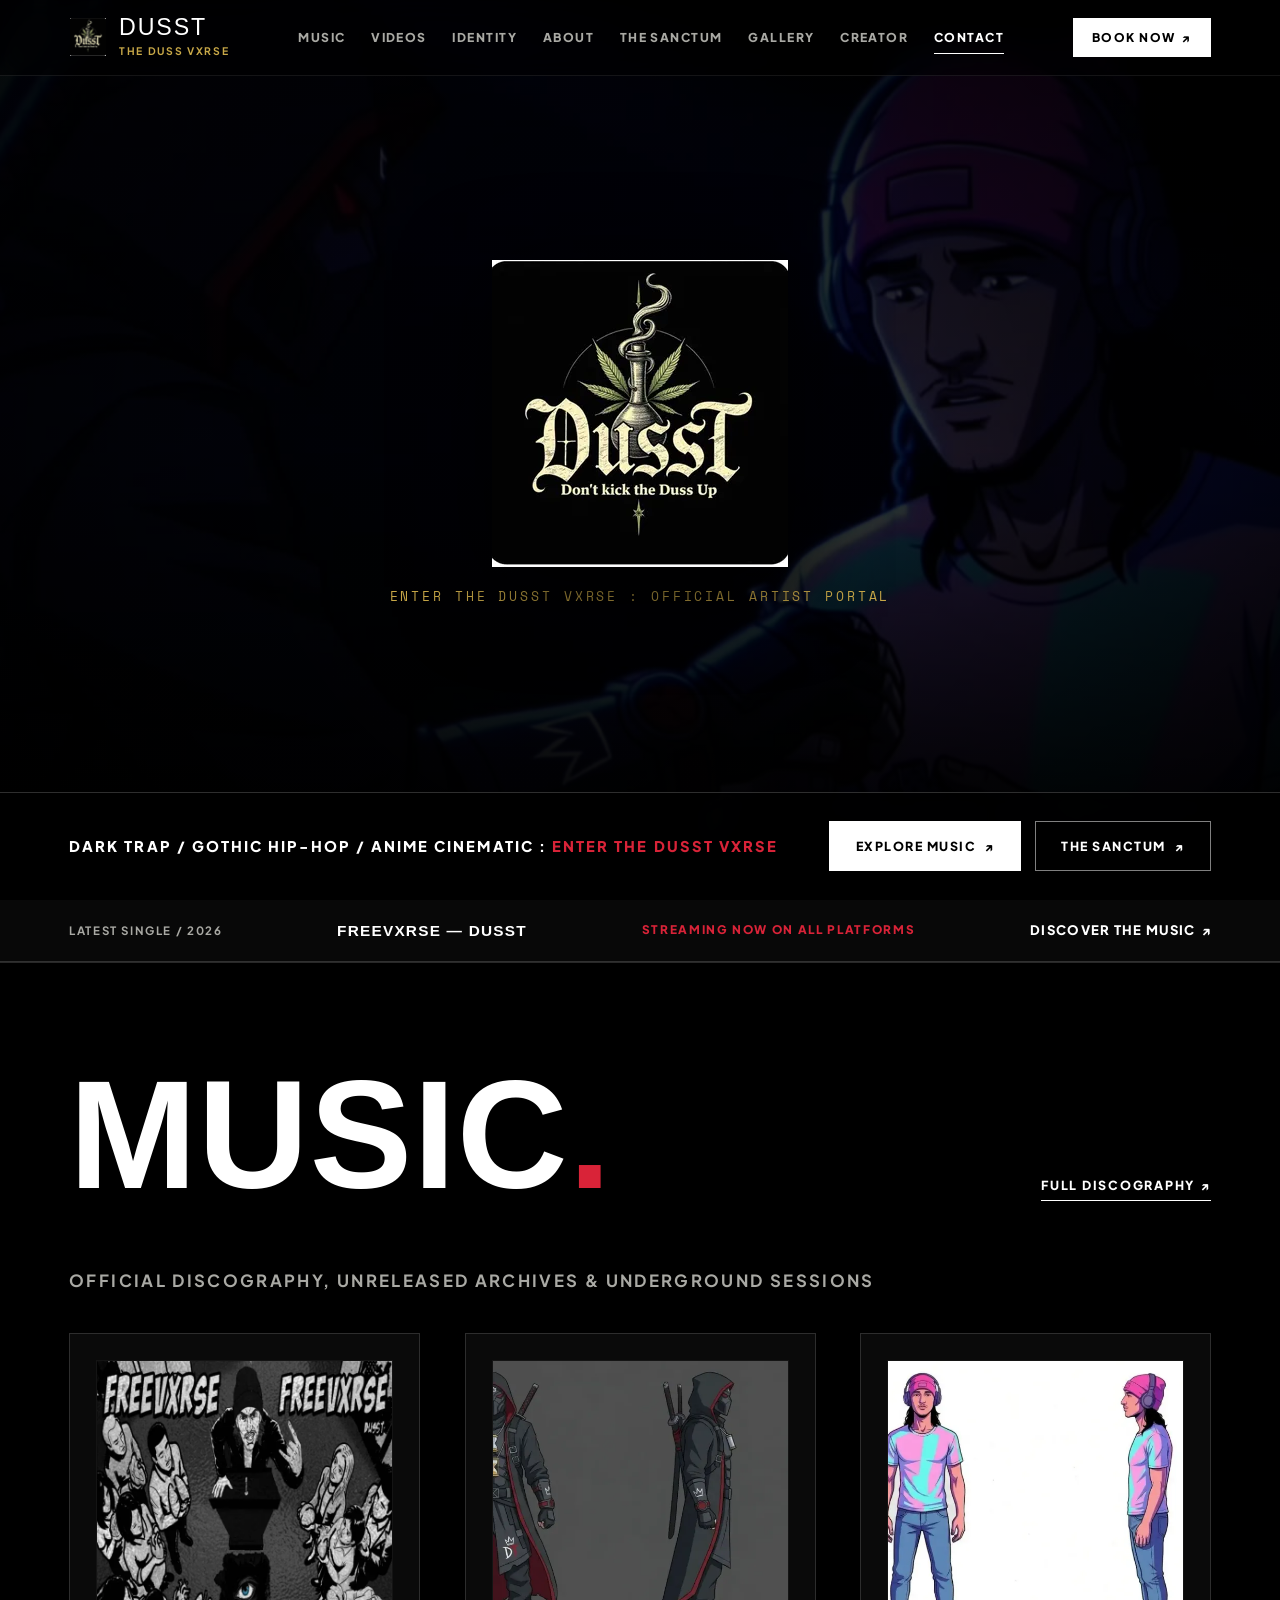
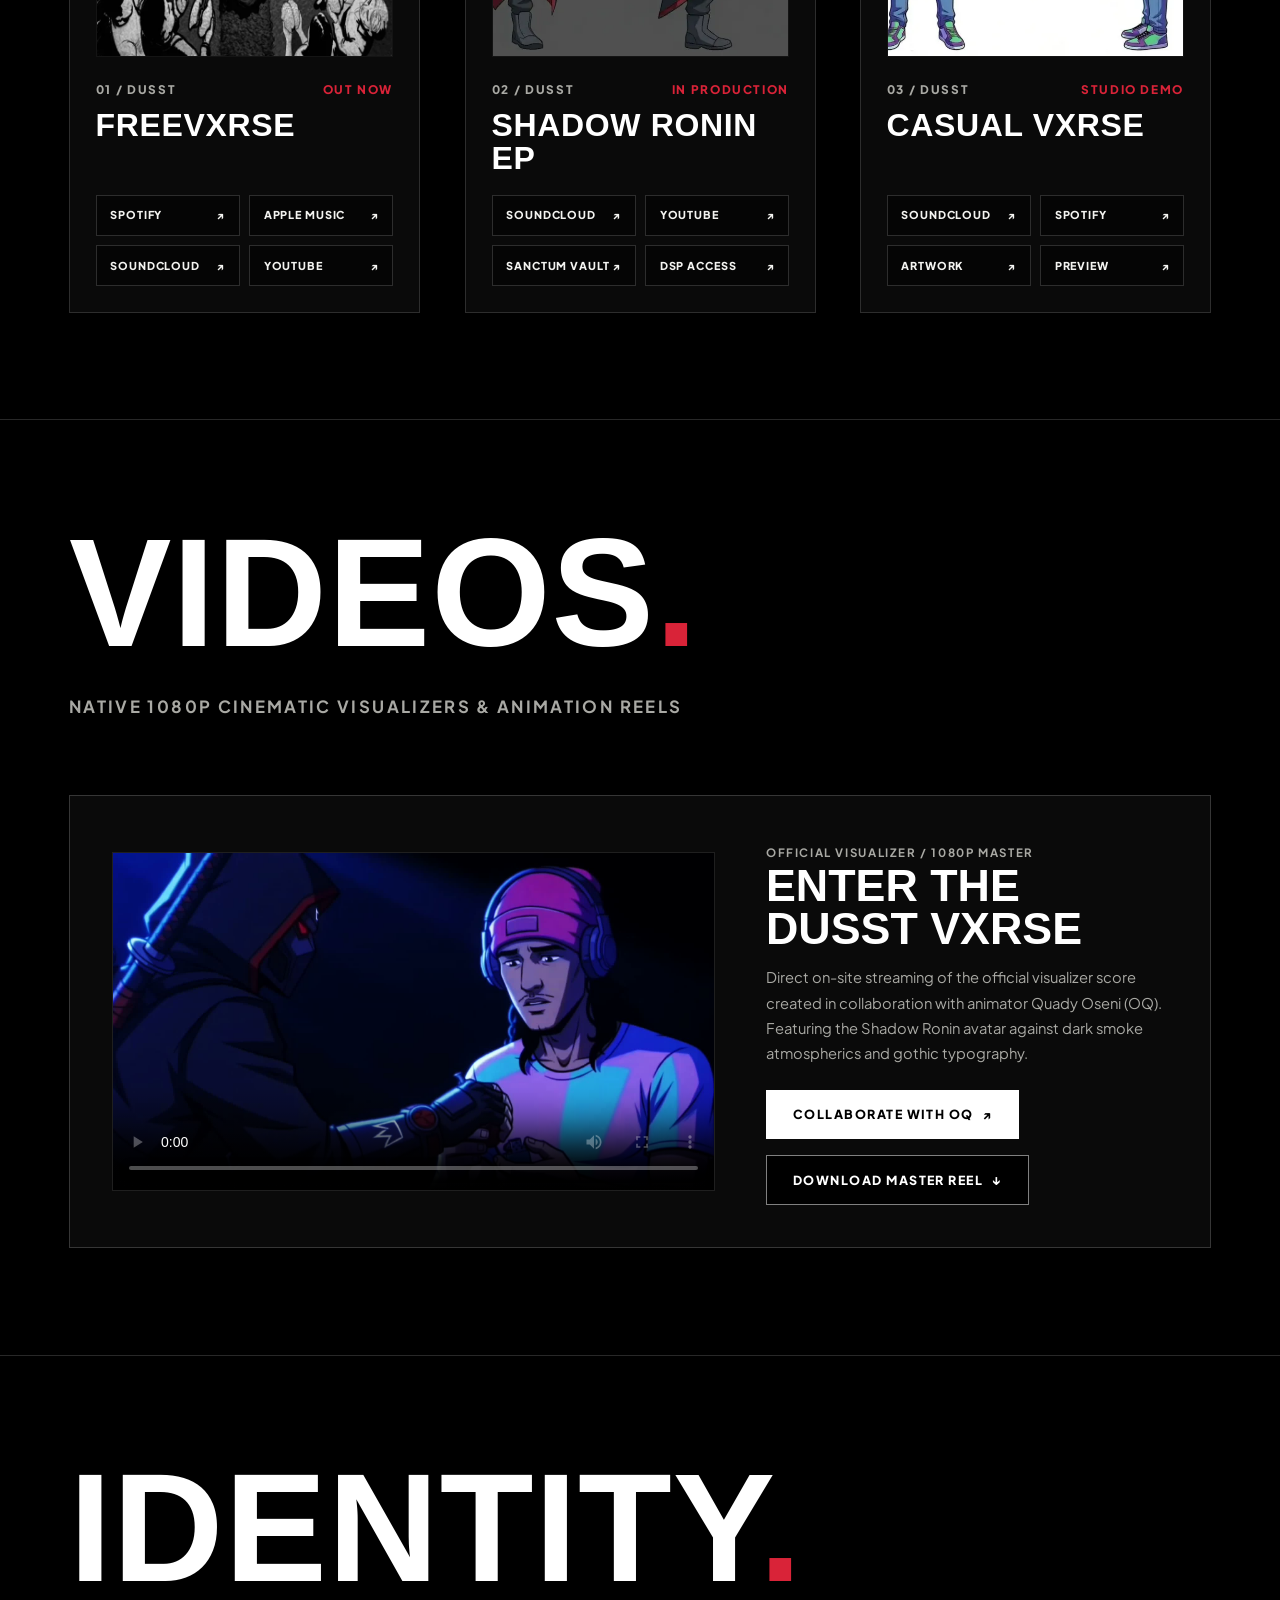
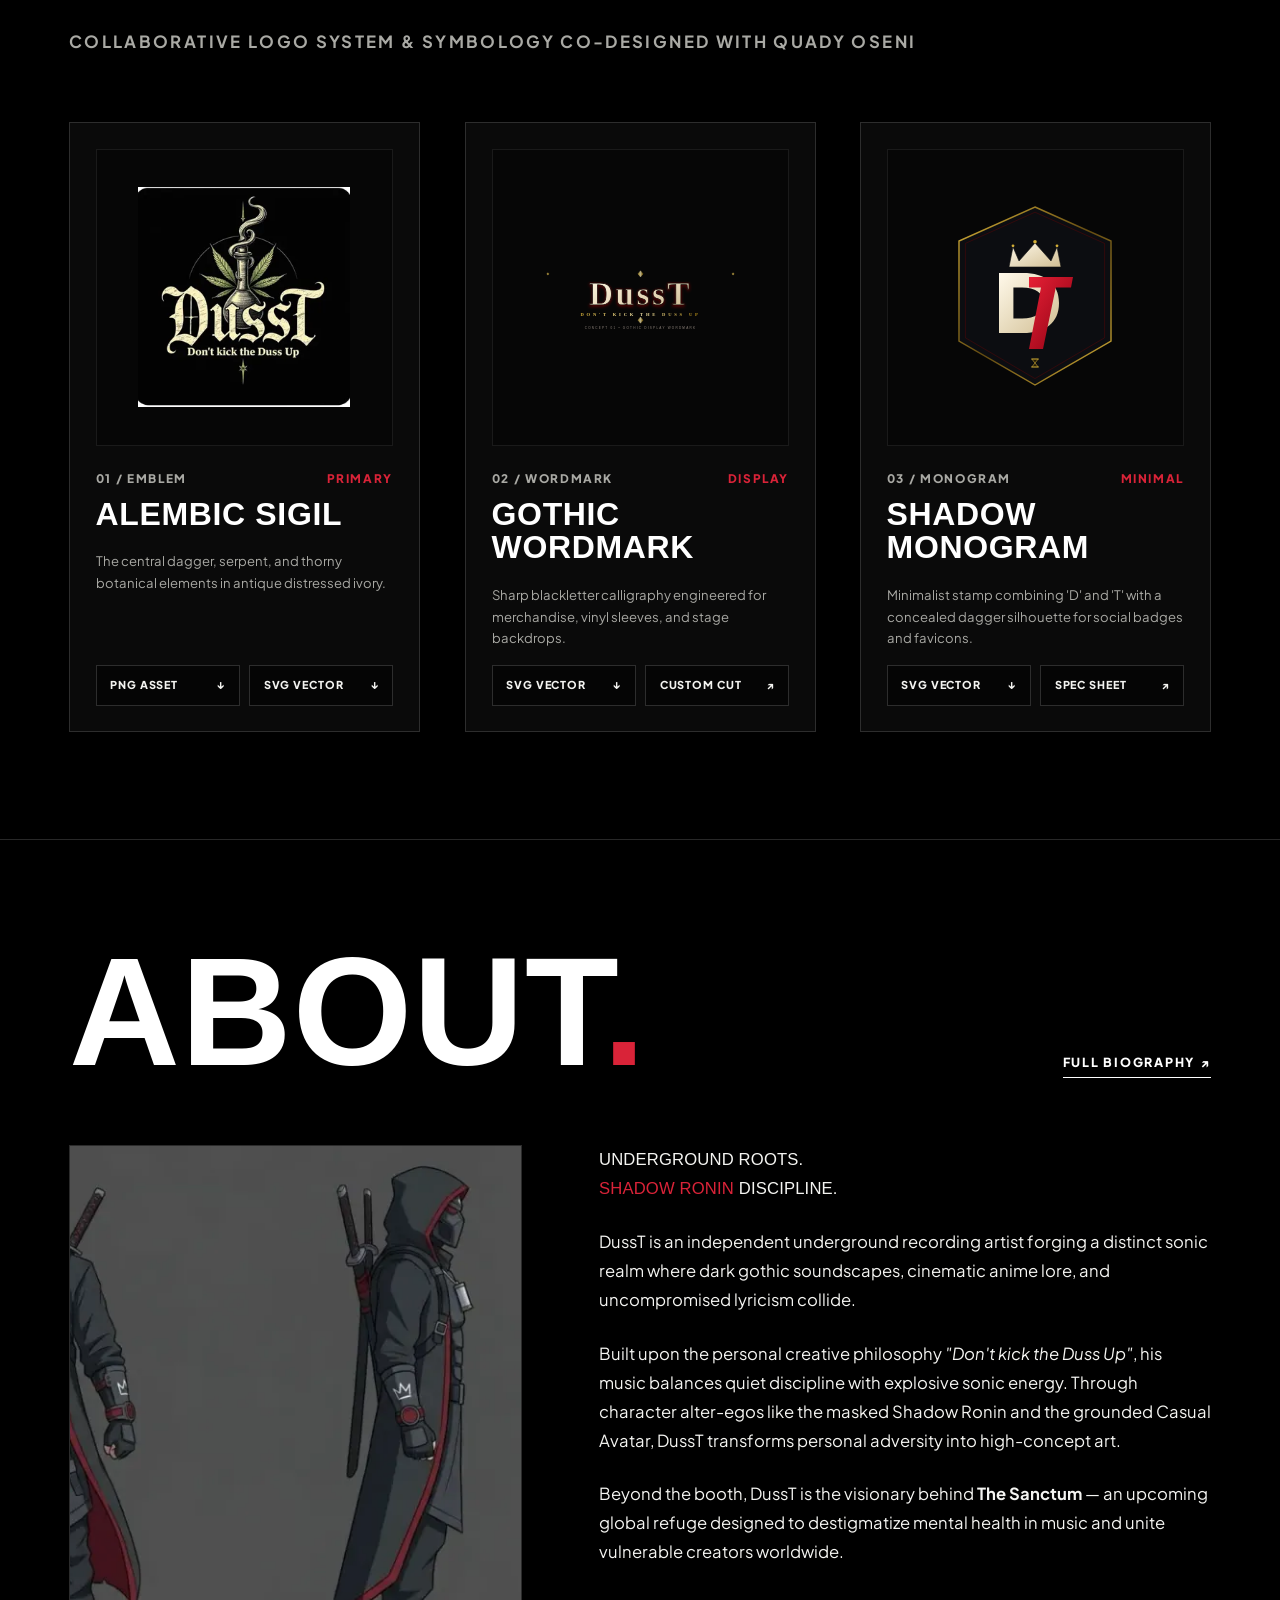
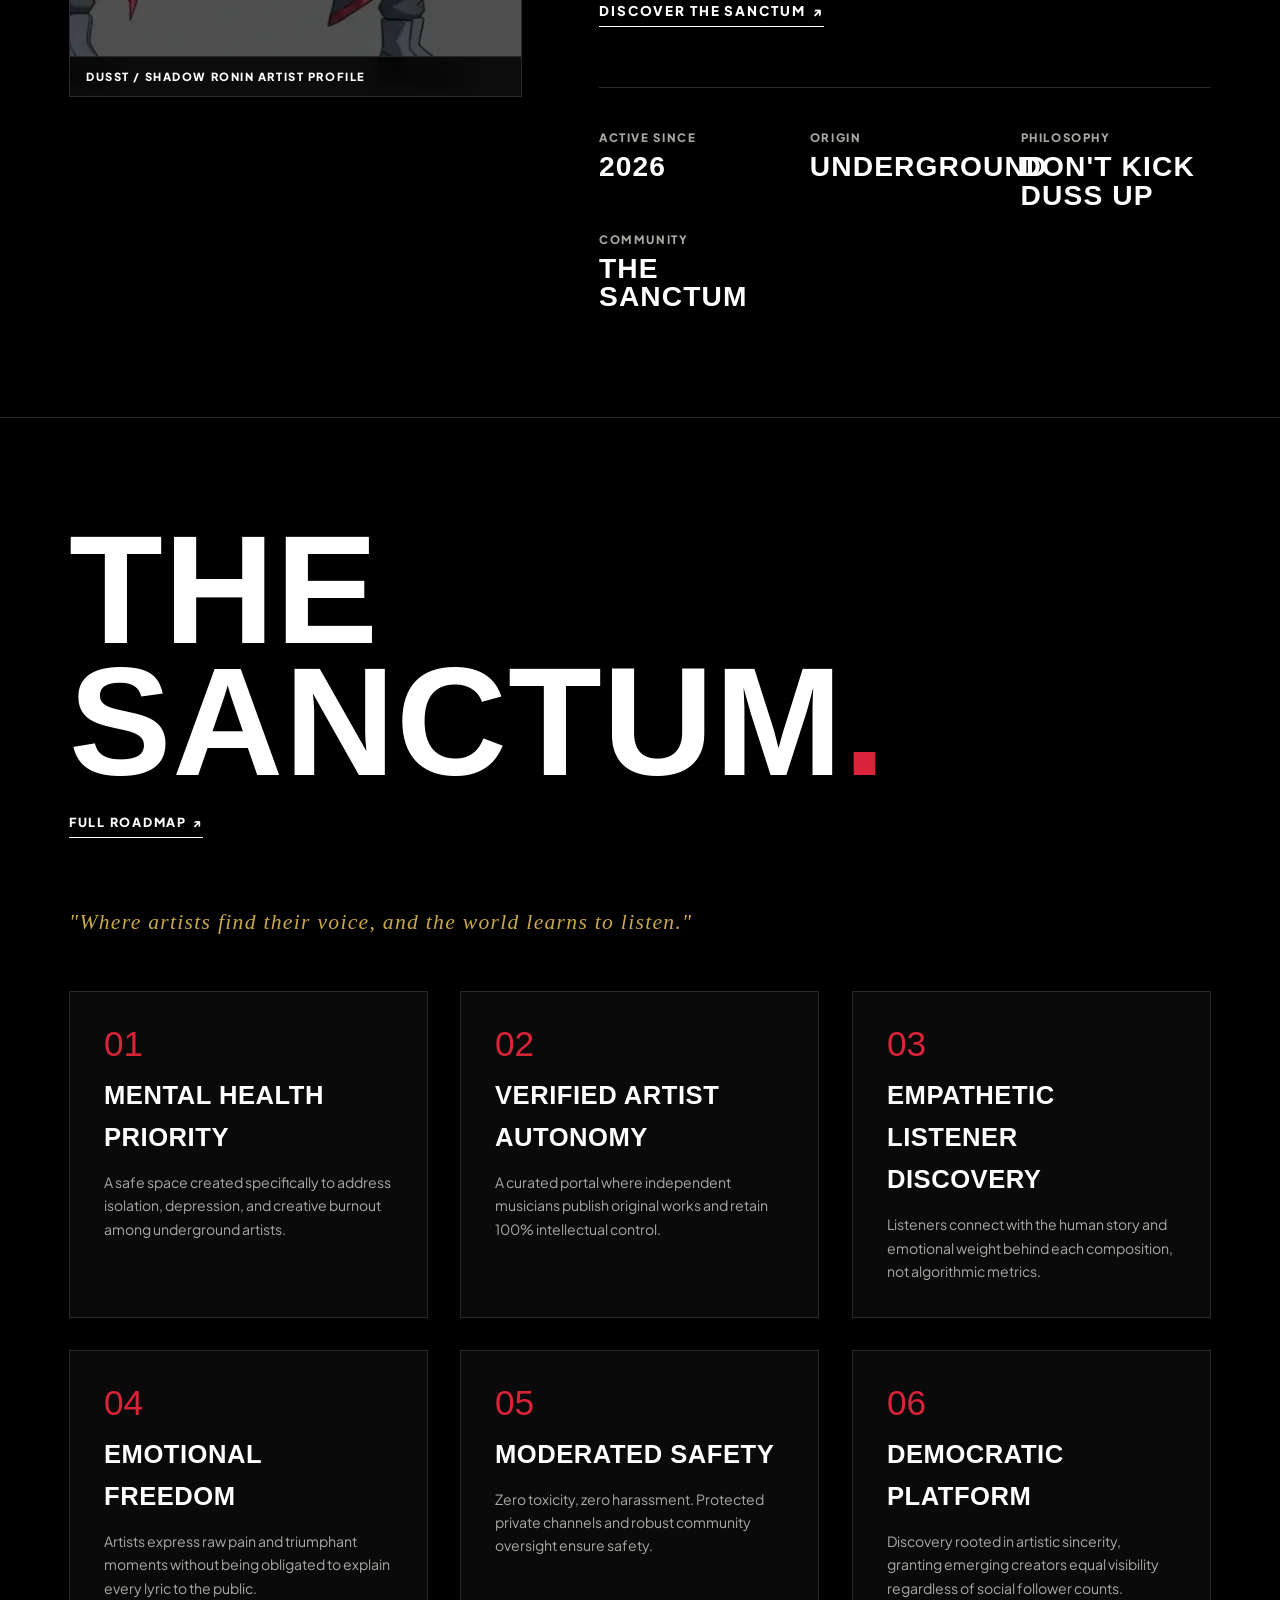
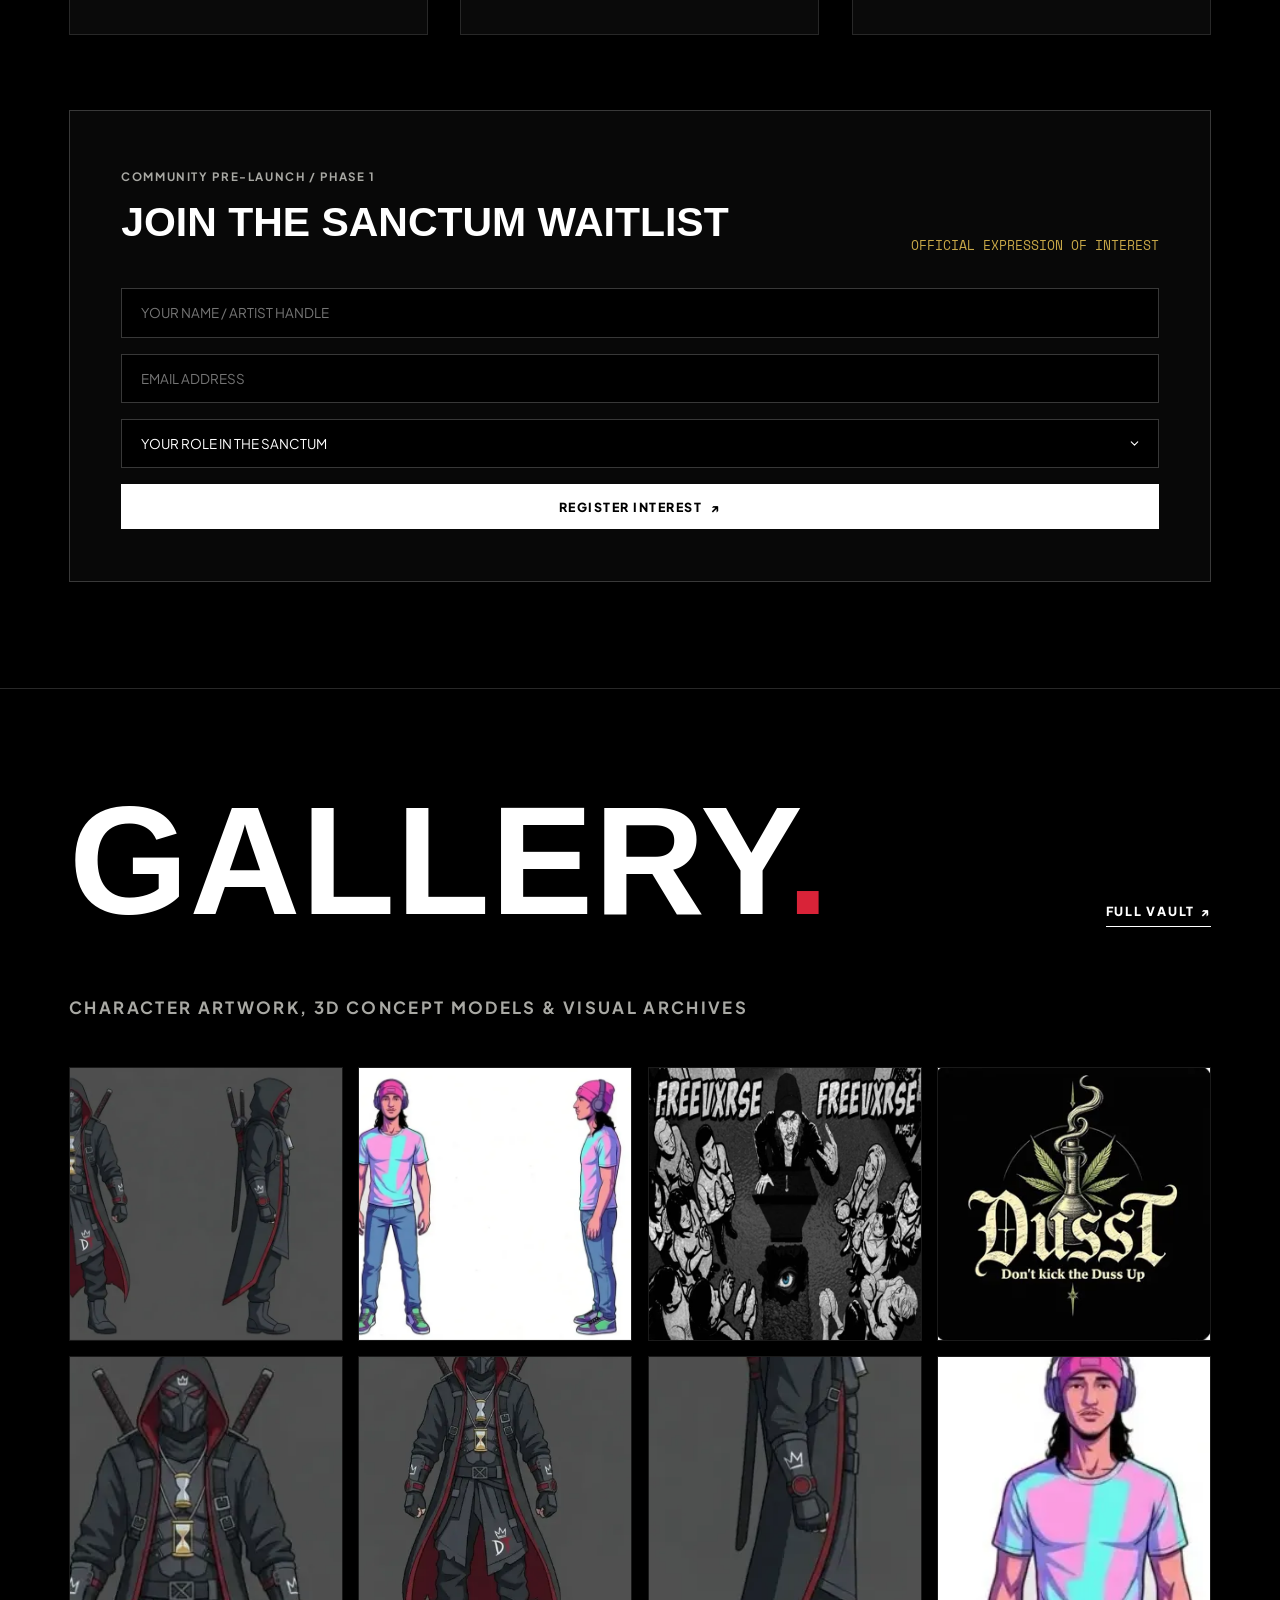
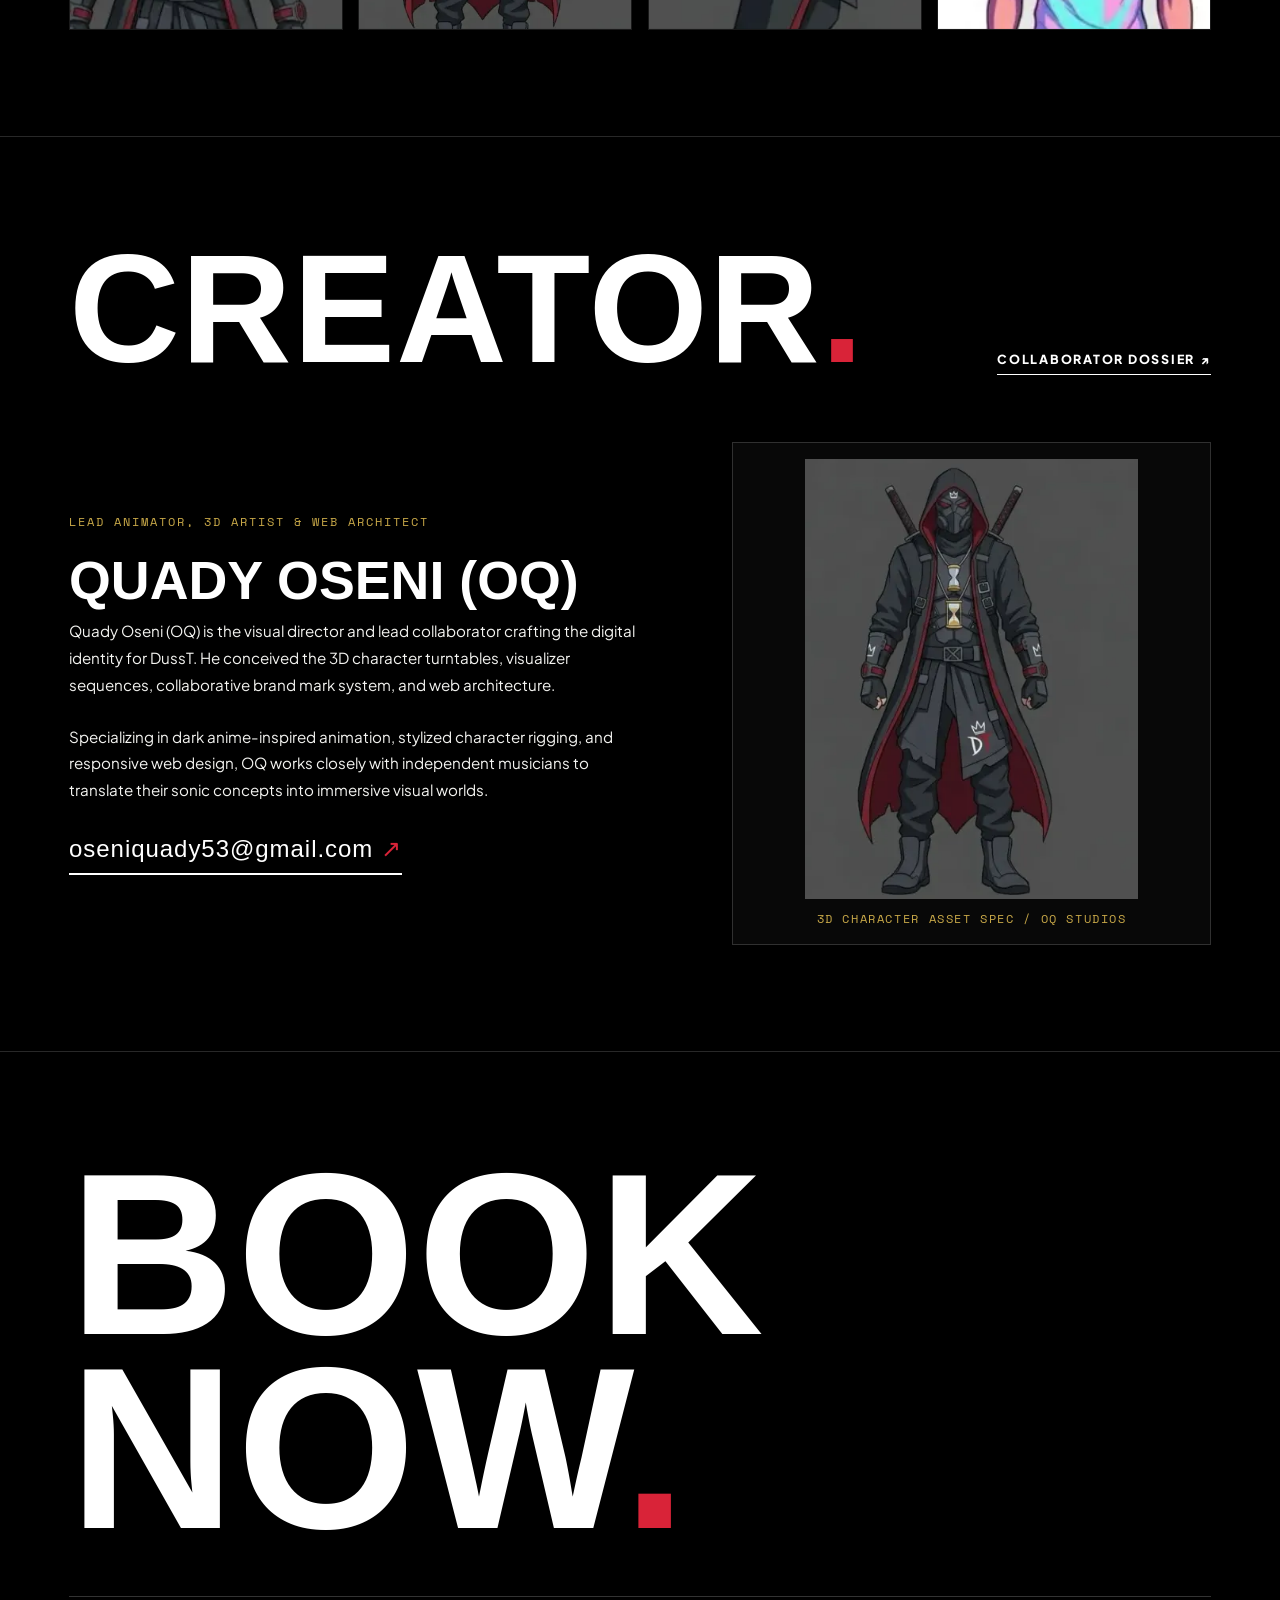
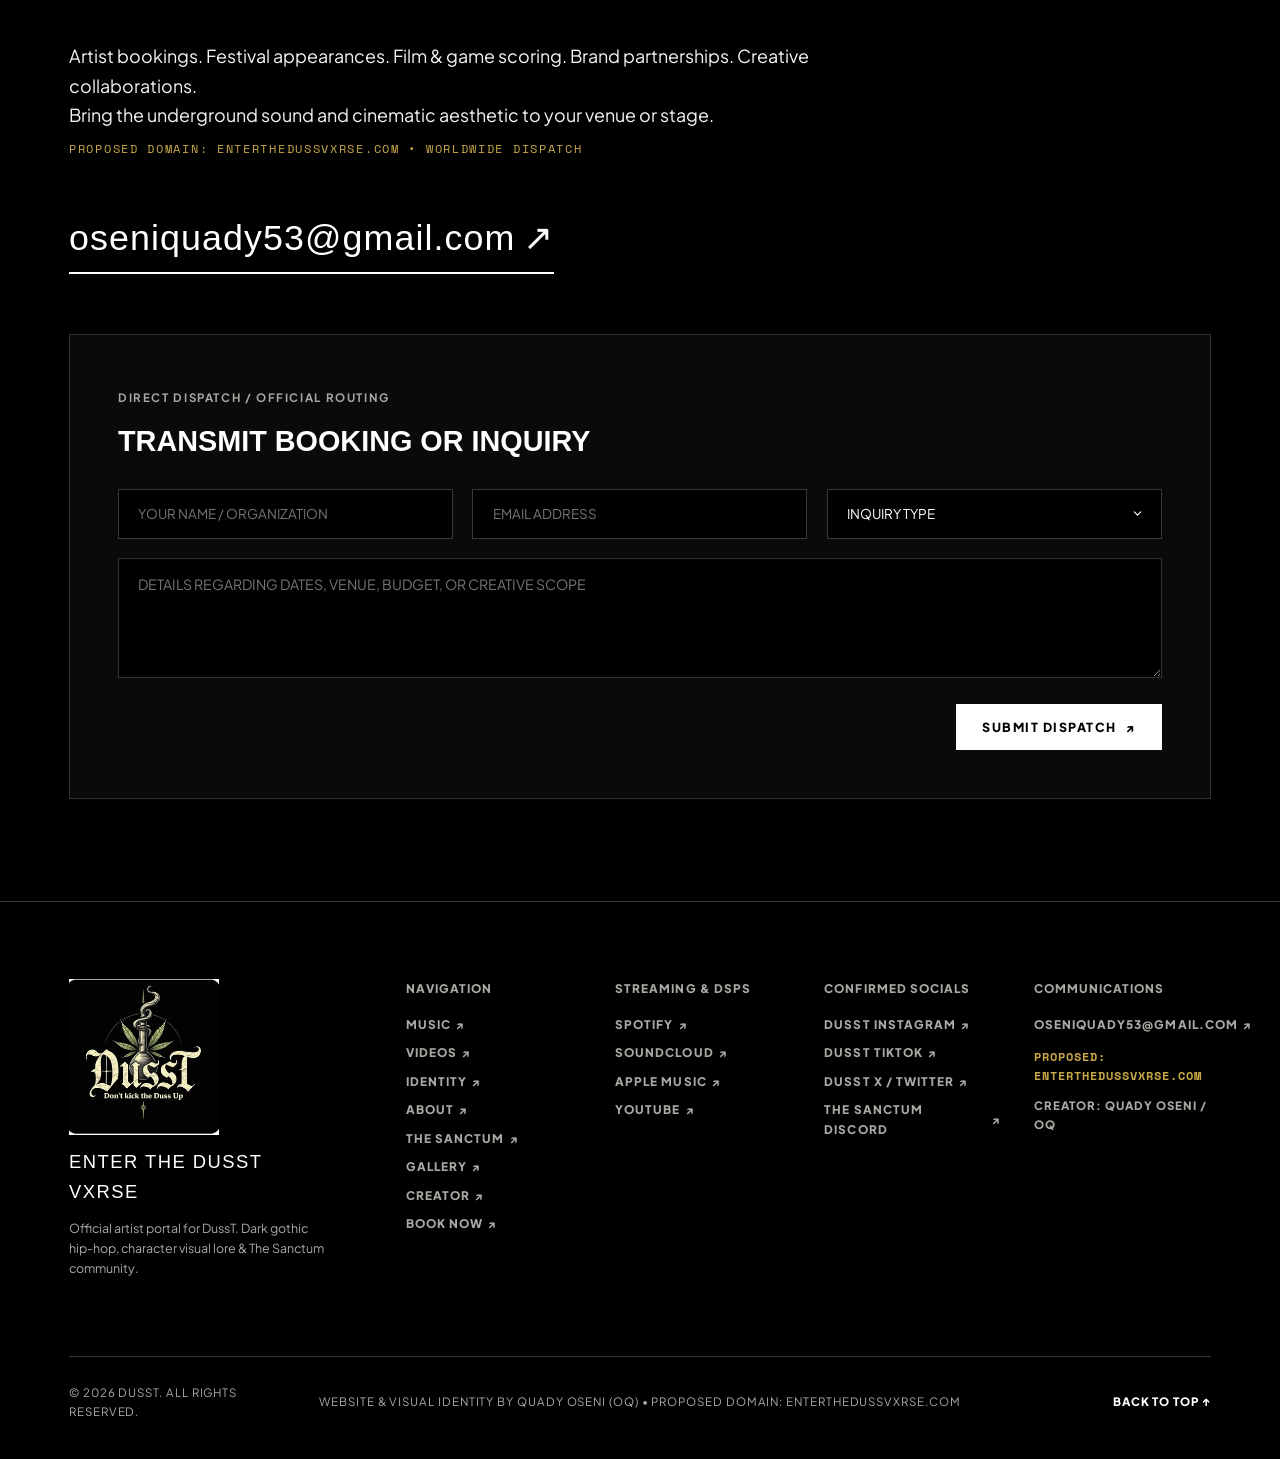
==== commit 05f4b14b: "feat: replace former video with official 3-minute anime visualizer master across all sections" ====
--- a/index.html
+++ b/index.html
@@ -102,7 +102,8 @@
     <!-- HERO SECTION (KLEIN BRAND HERO WITH CINEMATIC VIDEO) -->
     <section aria-labelledby="hero-title" class="hero brand-hero brand-hero--video" id="top">
       <div aria-hidden="true" class="brand-hero__media">
-        <video loop muted playsinline poster="assets/images/dusst-freevxrse-art.png">
+        <video loop muted playsinline poster="assets/images/dusst-video-poster.jpg">
+          <source src="assets/videos/dusst-hero-loop.mp4" type="video/mp4">
           <source src="assets/videos/dusst-visualizer.mp4" type="video/mp4">
         </video>
         <div class="brand-hero__film-overlay"></div>
@@ -256,7 +257,7 @@
 
         <div class="video-feature-card">
           <div class="video-container">
-            <video controls playsinline preload="metadata" poster="assets/images/dusst-freevxrse-art.png">
+            <video controls playsinline preload="metadata" poster="assets/images/dusst-video-poster.jpg">
               <source src="assets/videos/dusst-visualizer.mp4" type="video/mp4">
               Your browser does not support the video tag.
             </video>
